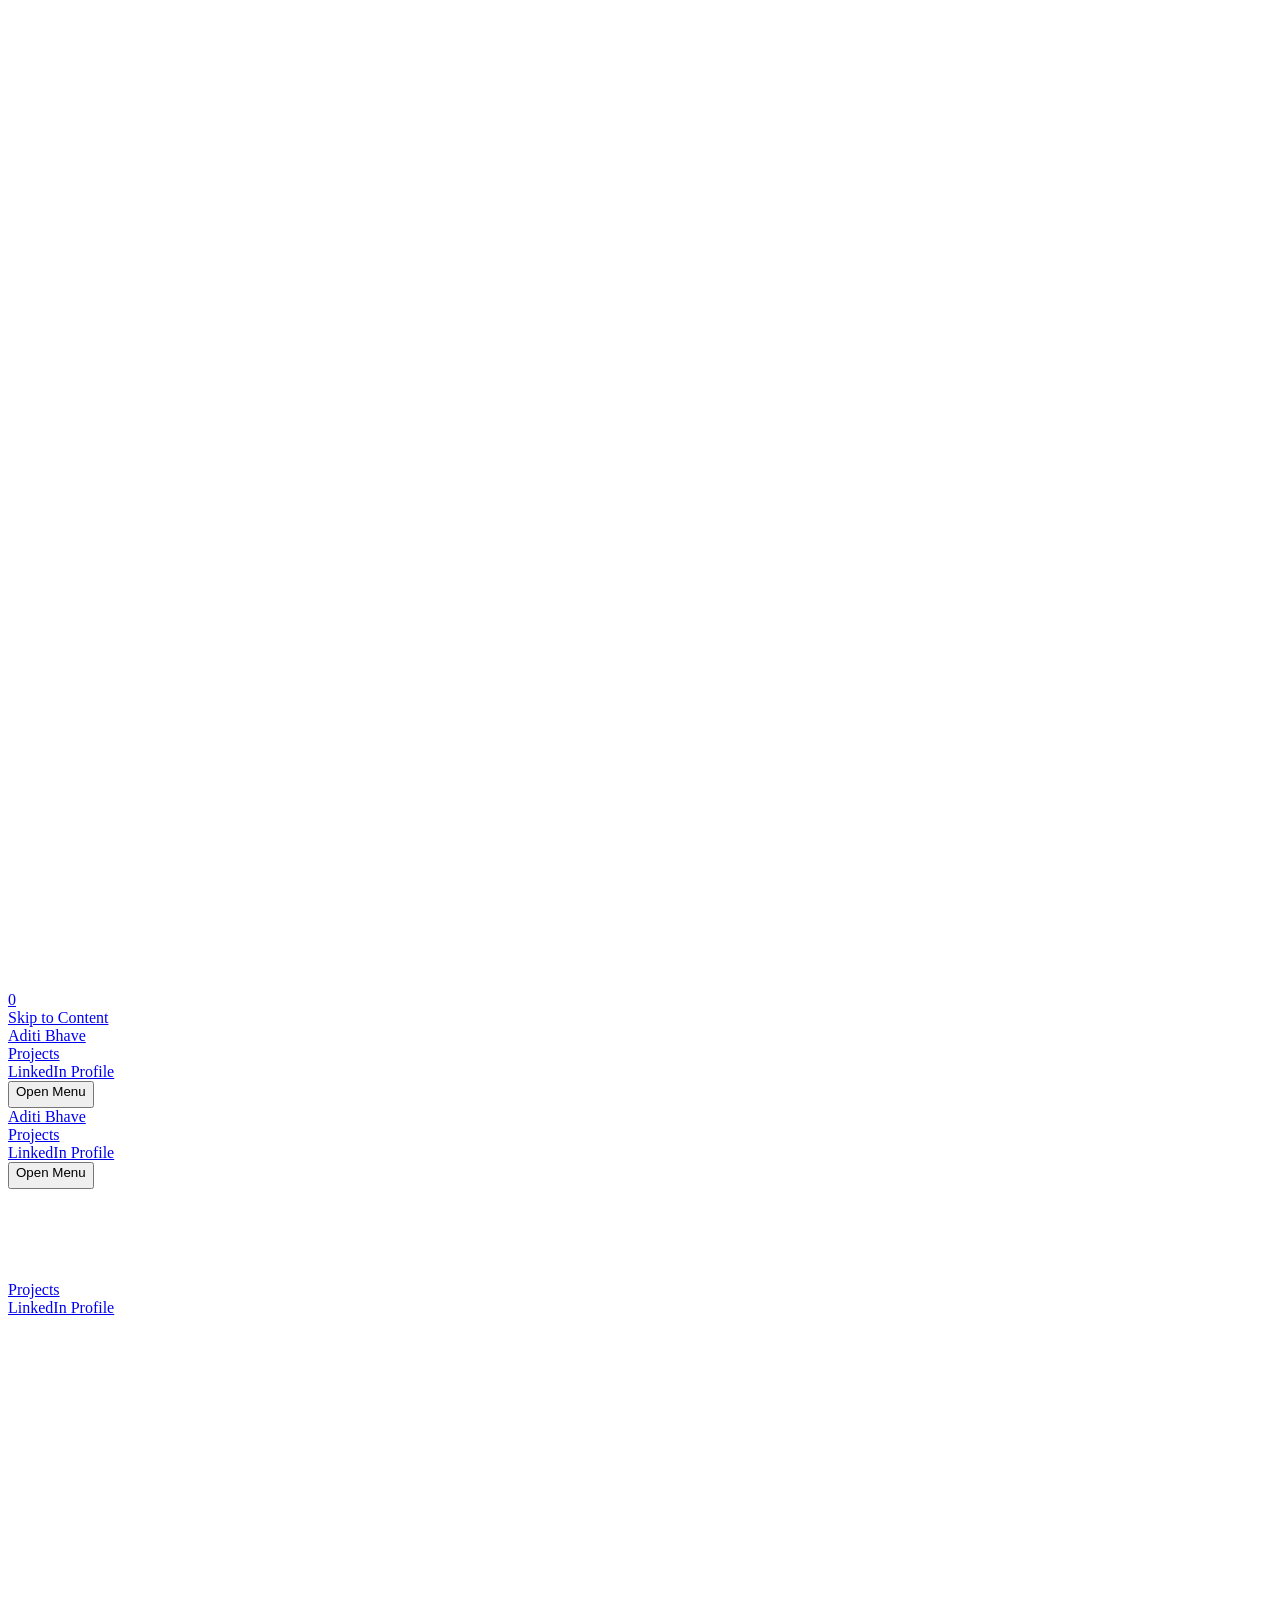
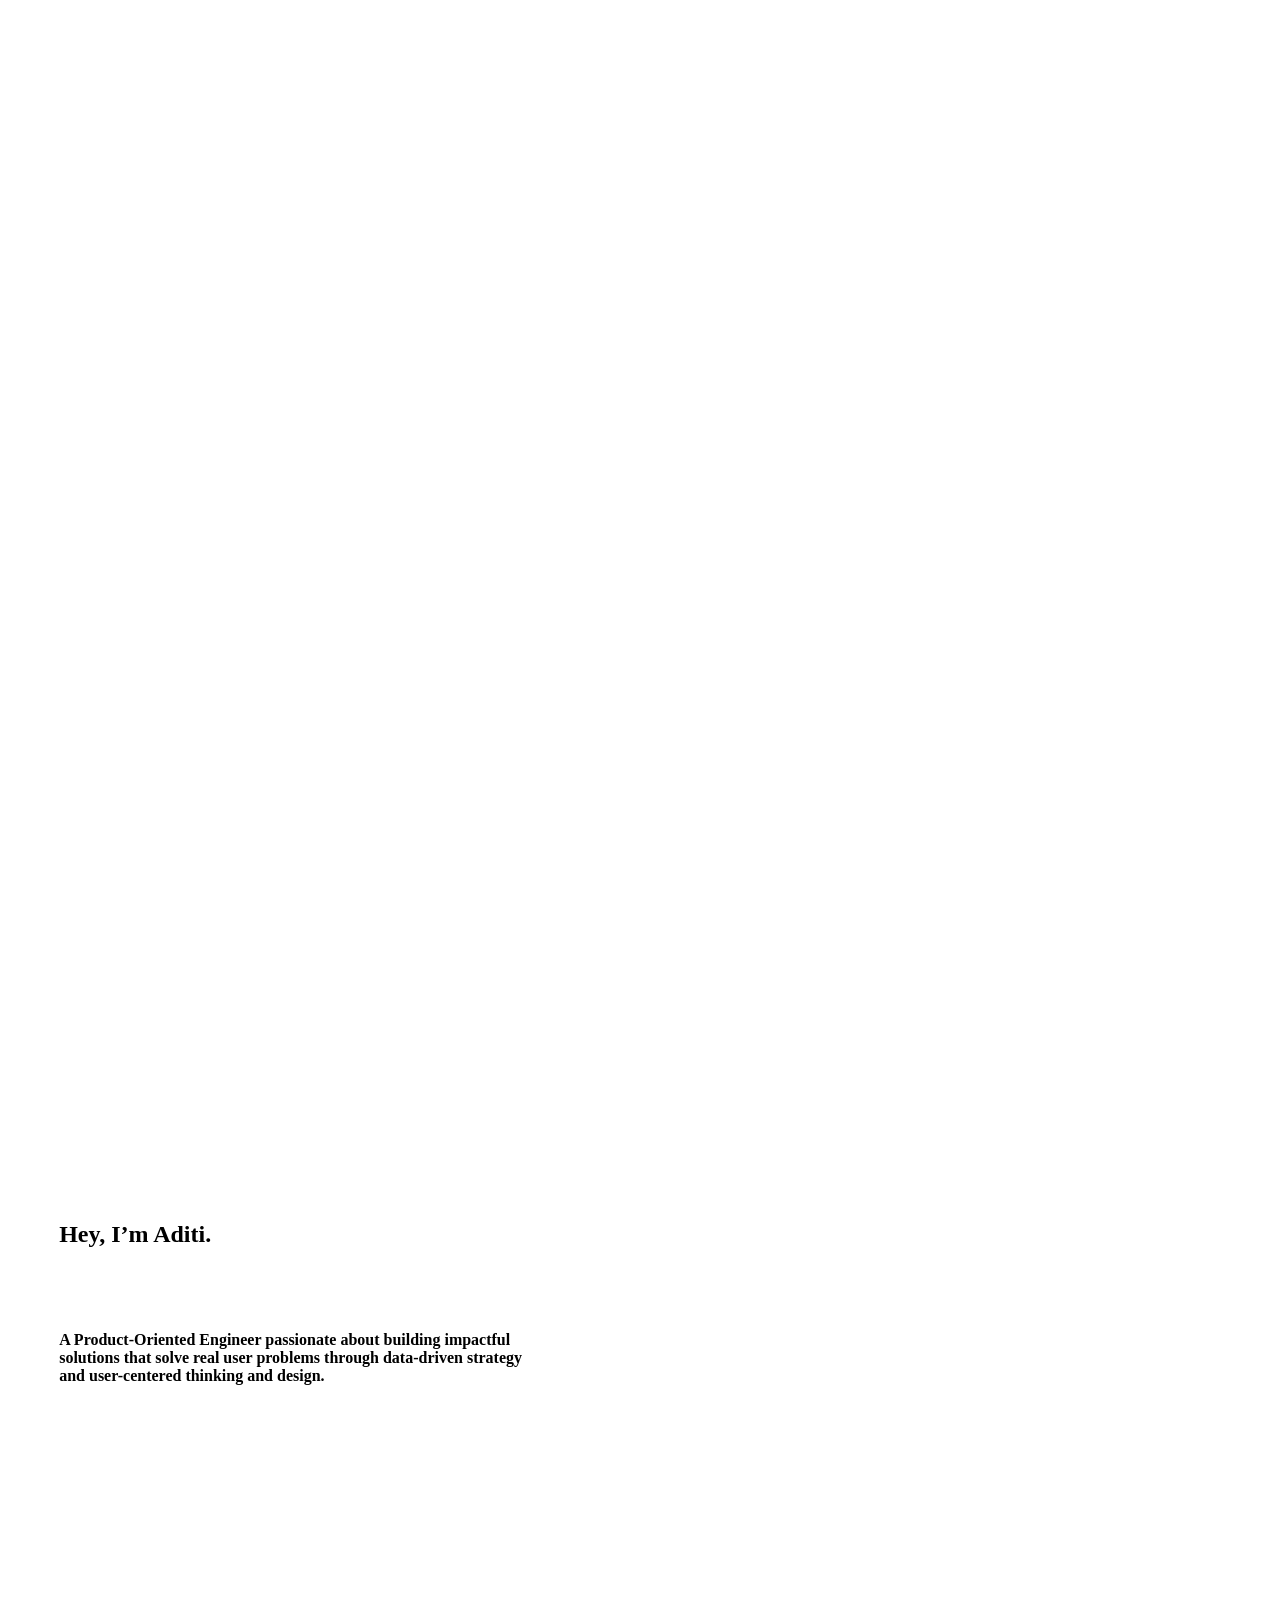
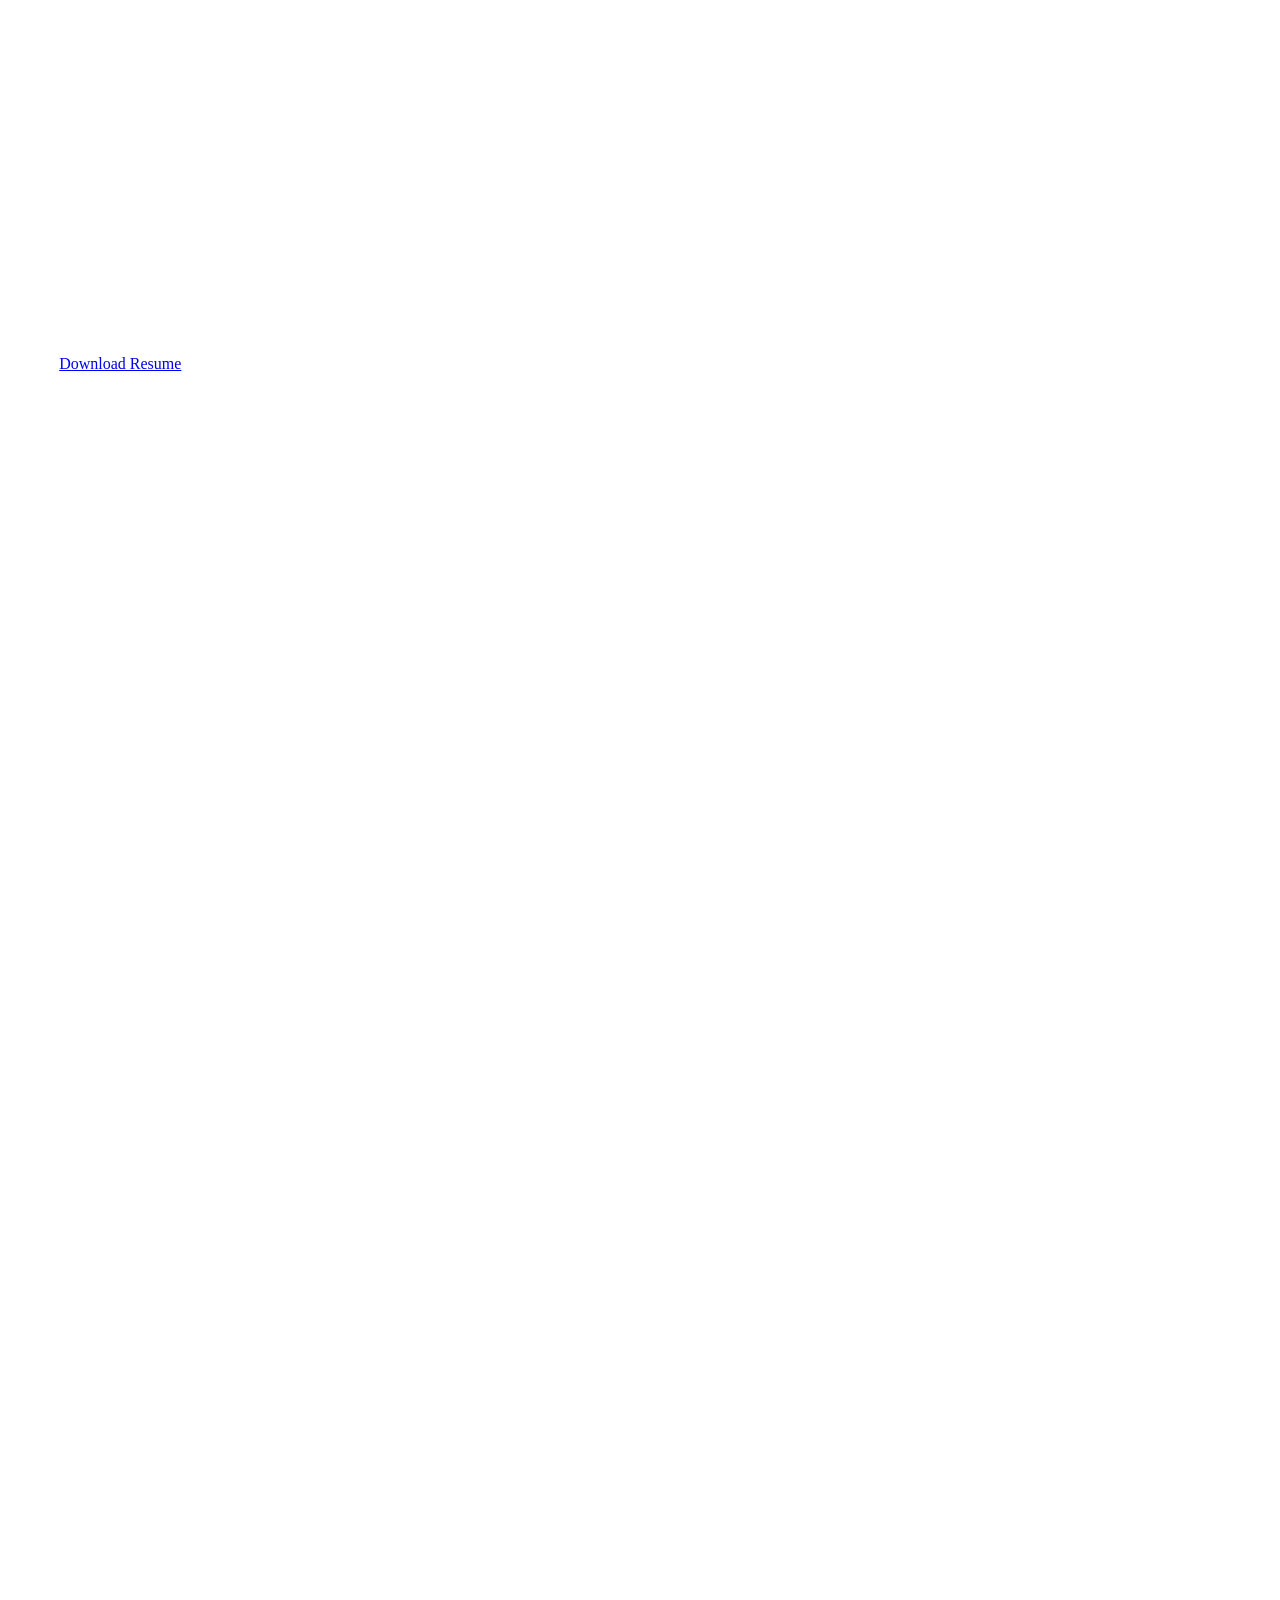
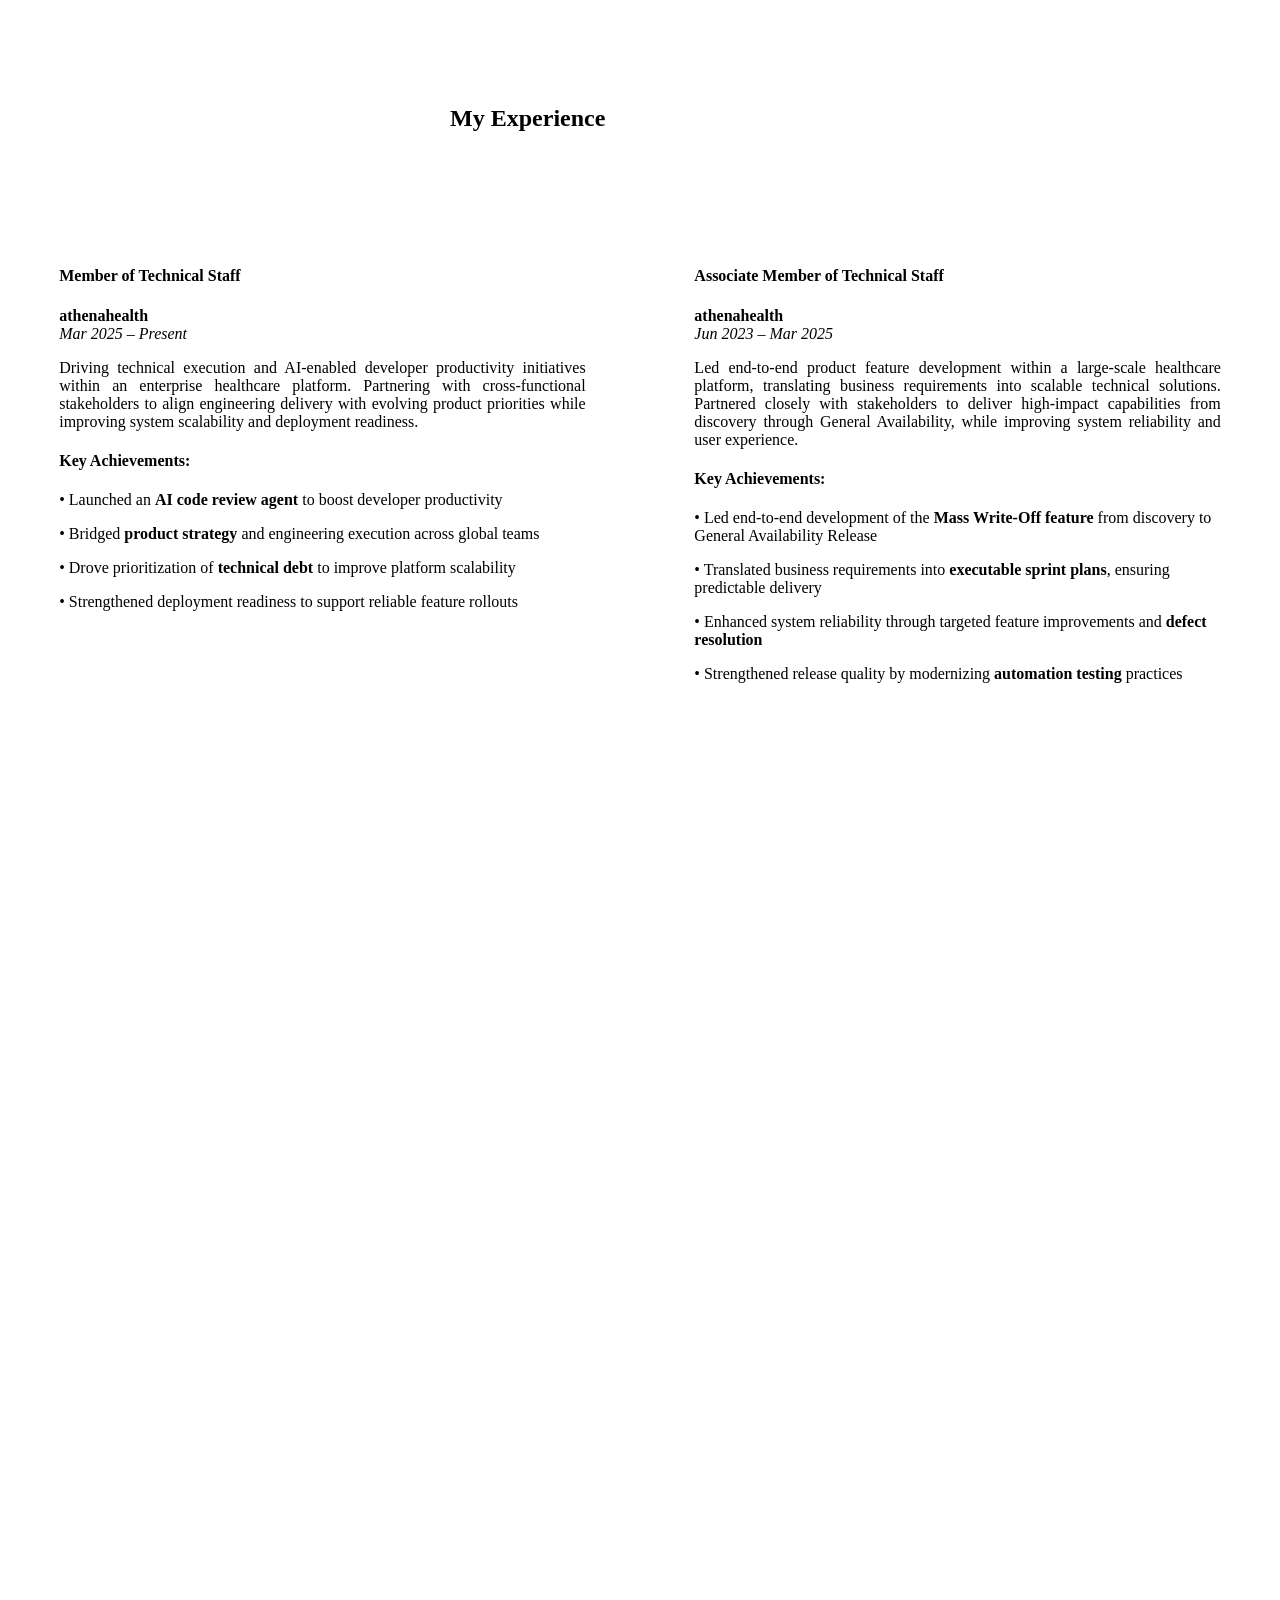
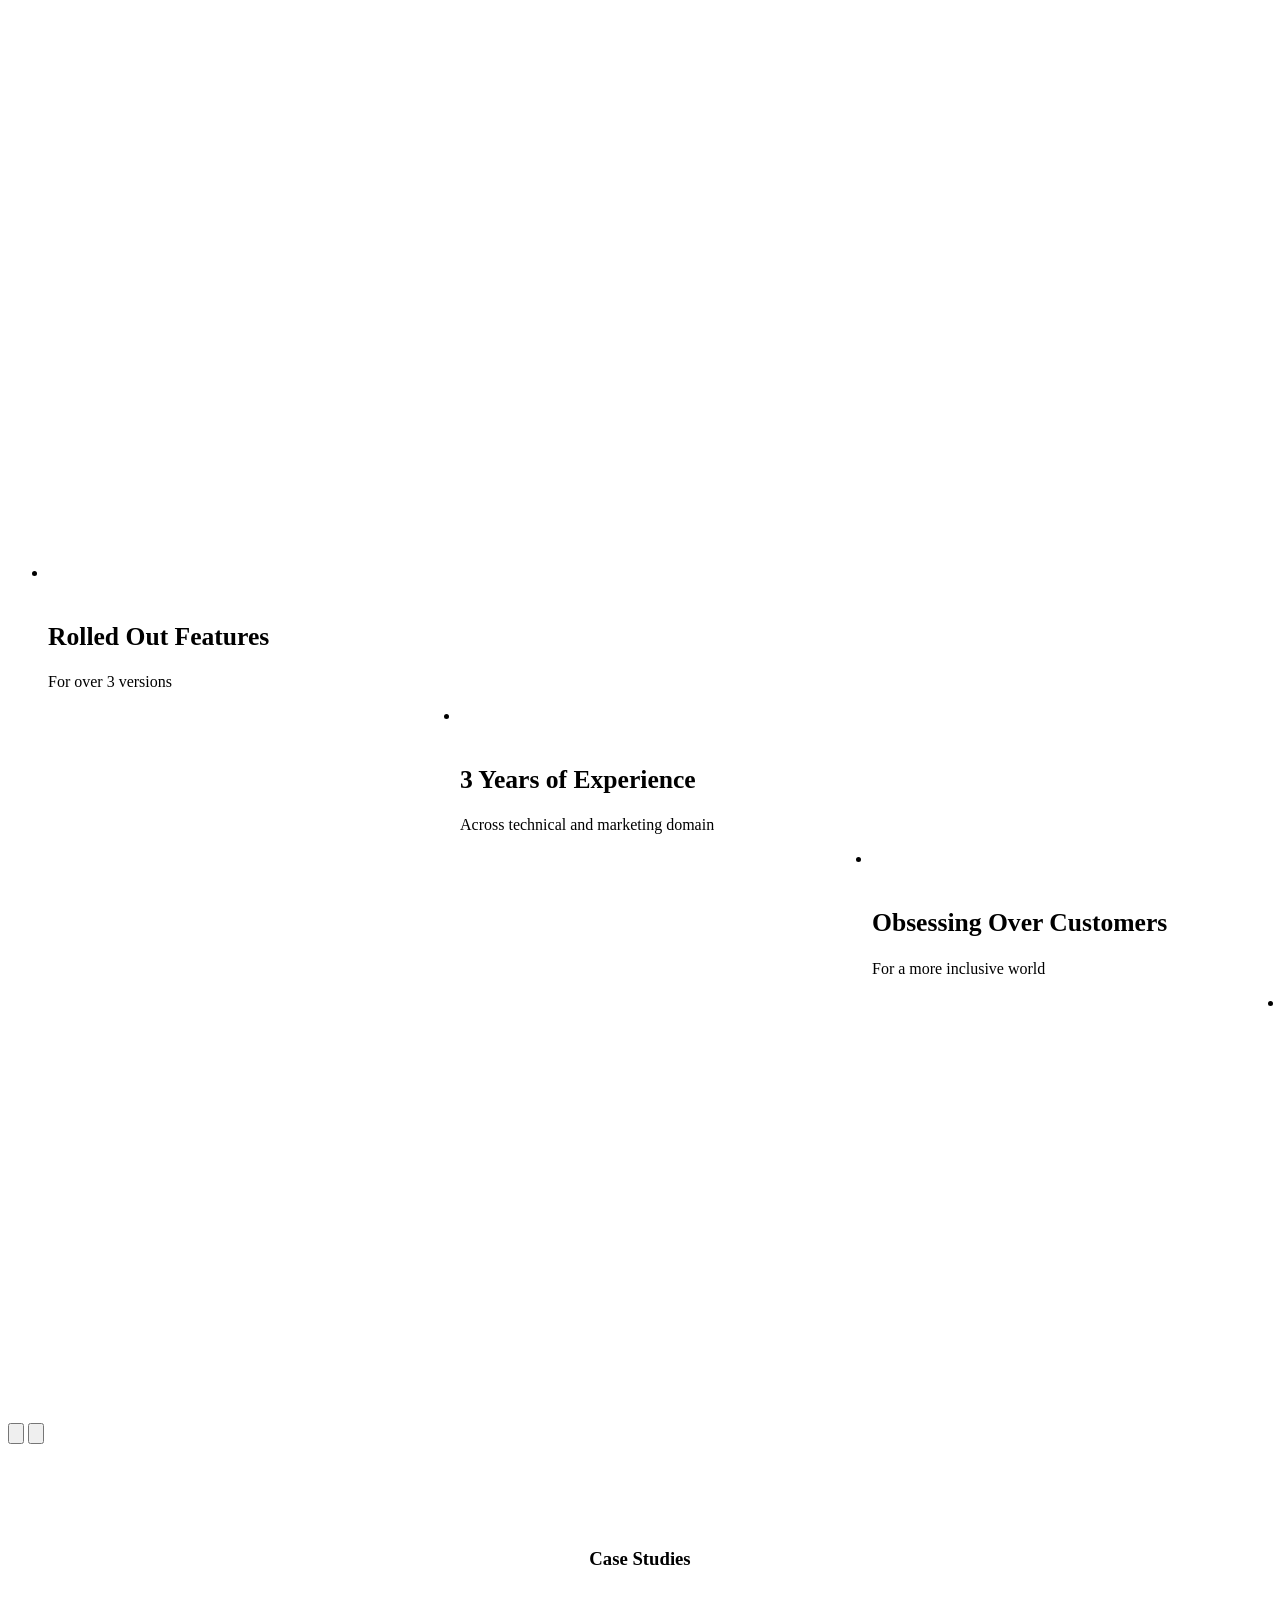
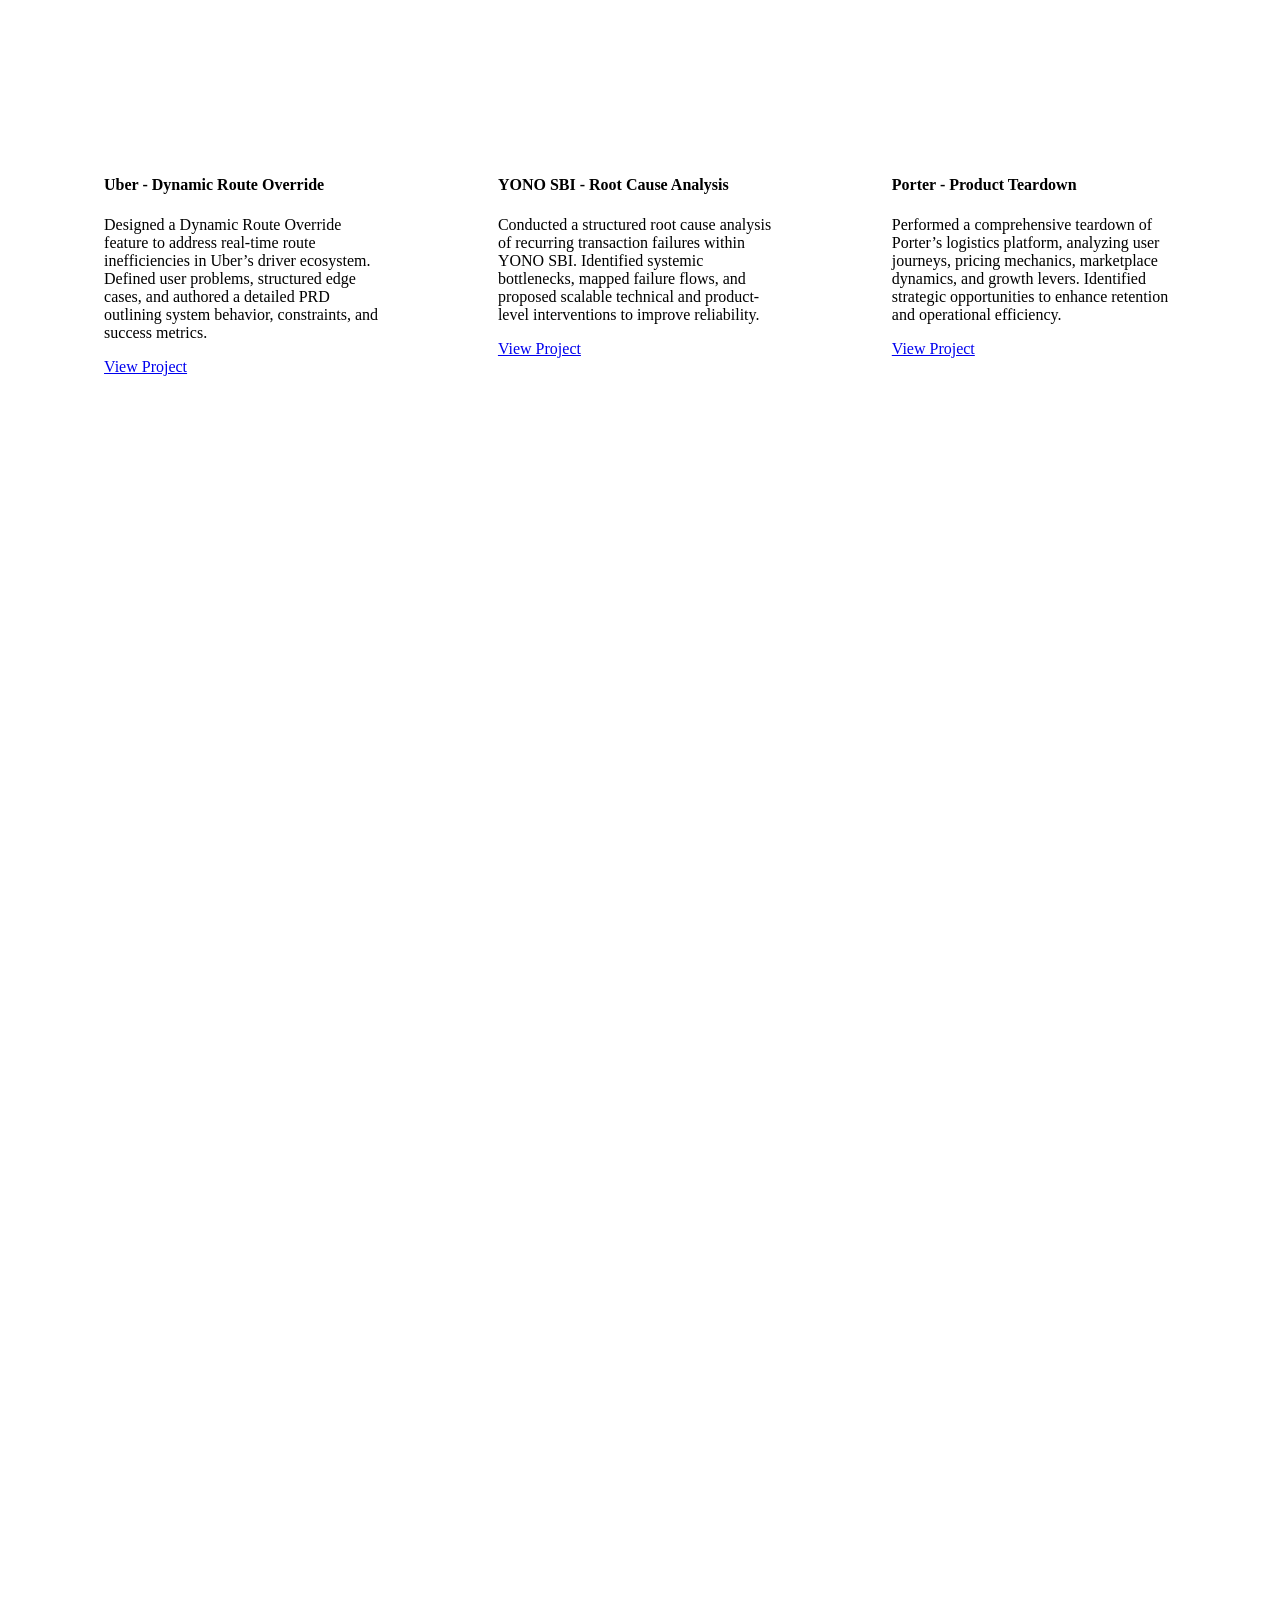
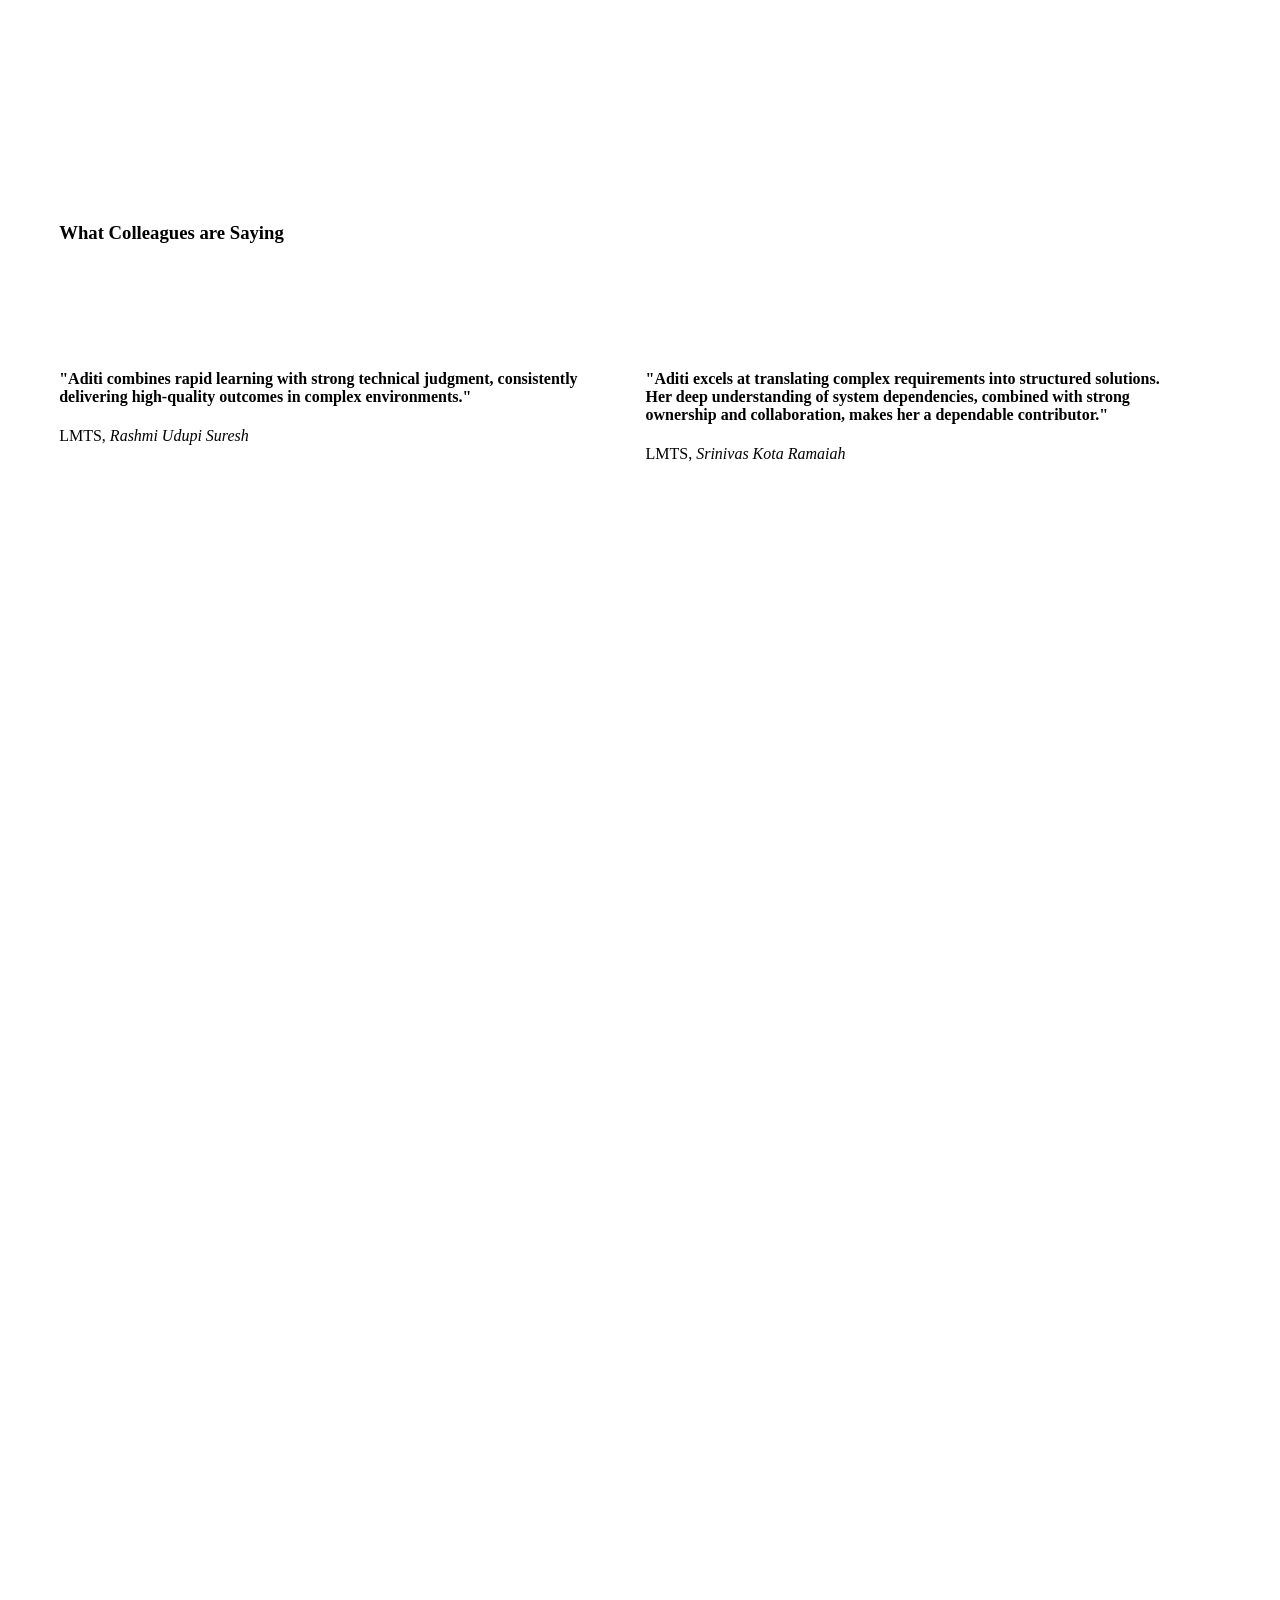
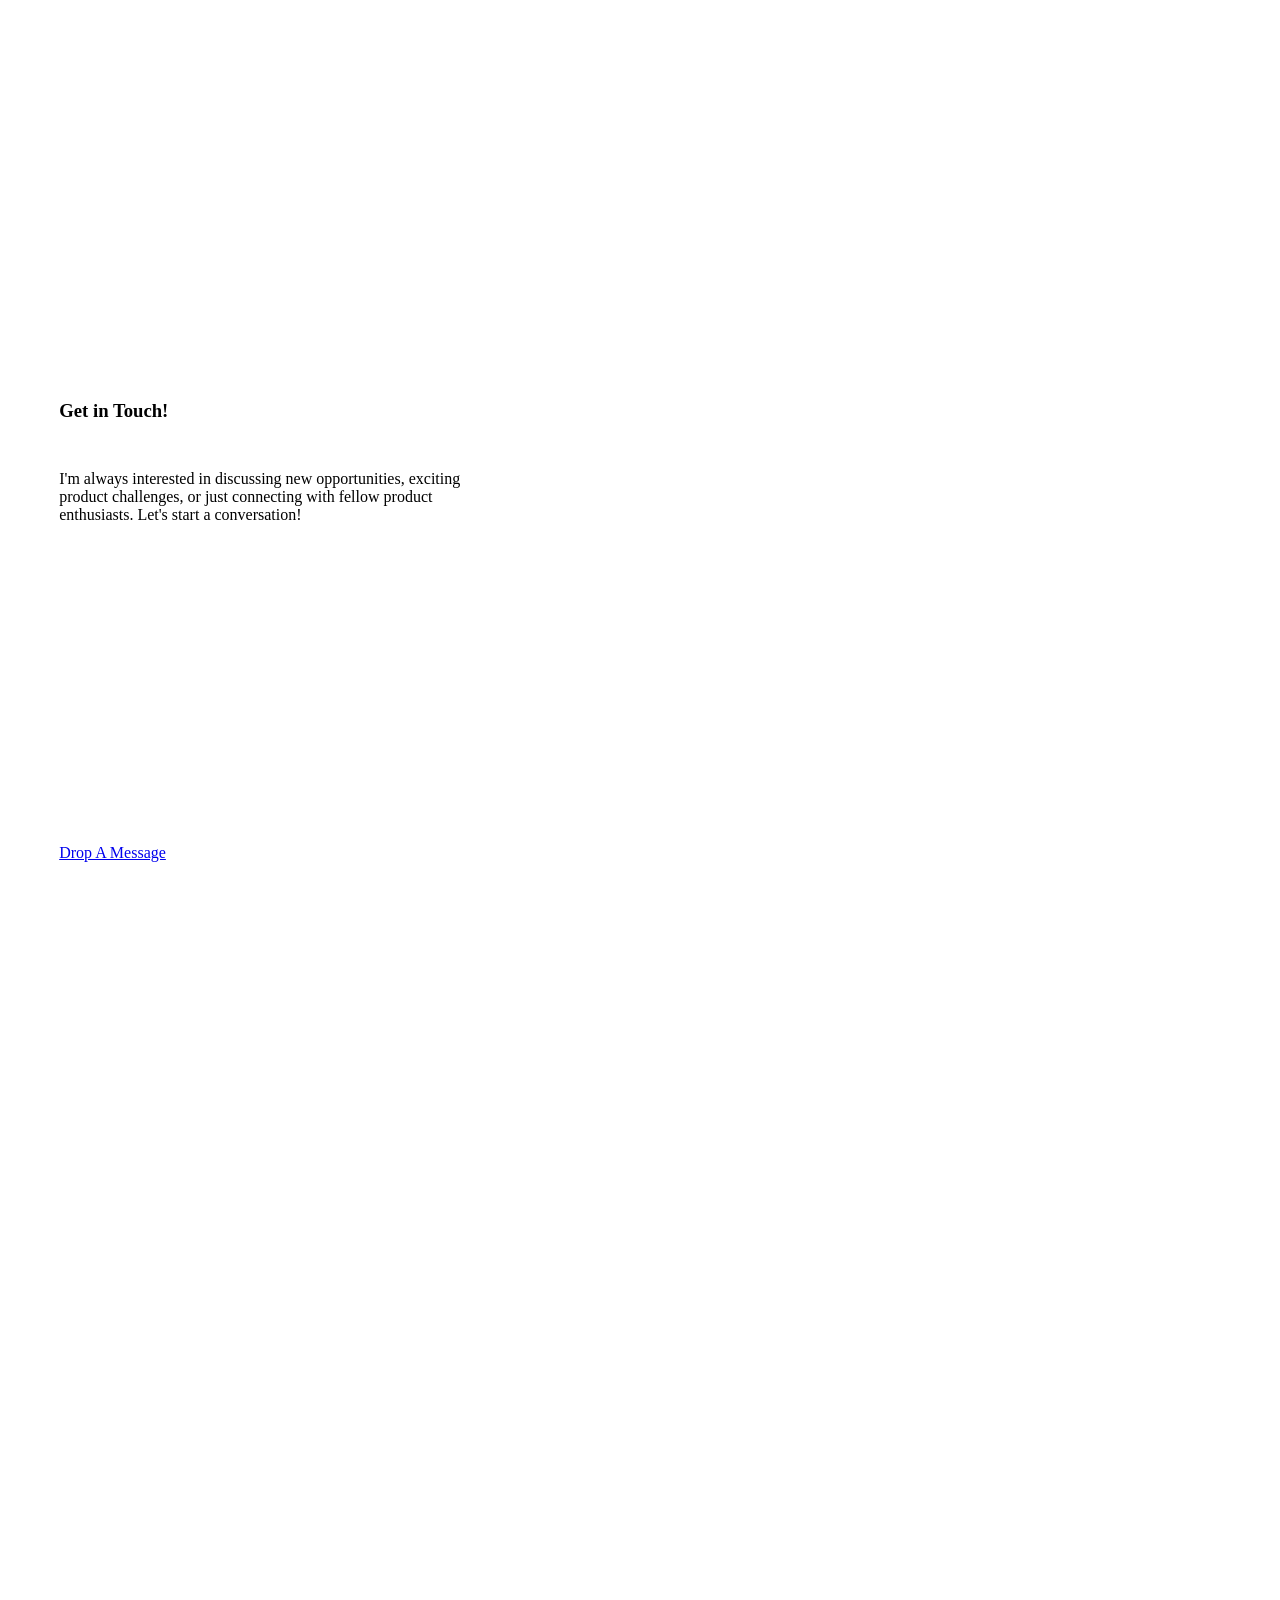
==== index.html @ fb4ef13d "Rename index.html.html to index.html" ====
<!DOCTYPE html>
<!-- saved from url=(0014)about:internet -->
<html xmlns:og="http://opengraphprotocol.org/schema/" xmlns:fb="http://www.facebook.com/2008/fbml" lang="en-US" class="yui3-js-enabled js flexbox canvas canvastext webgl no-touch hashchange history draganddrop rgba hsla multiplebgs backgroundsize borderimage borderradius boxshadow textshadow opacity cssanimations csscolumns cssgradients cssreflections csstransforms no-csstransforms3d csstransitions video audio svg inlinesvg svgclippaths wf-freightdisplaypro-n4-active wf-freightdisplaypro-i7-active wf-freightdisplaypro-n7-active wf-halyarddisplay-n3-active wf-freightdisplaypro-i4-active wf-active" id="yui_3_17_2_1_1771951700411_80" style="scroll-behavior: smooth;"><head><meta http-equiv="Content-Type" content="text/html; charset=UTF-8">
    <meta http-equiv="X-UA-Compatible" content="IE=edge,chrome=1">
    <meta name="viewport" content="width=device-width, initial-scale=1">
    <!-- This is Squarespace. --><!-- aditi-bhave-portfolio -->
<!--<base href="">--><base href=".">

<title>Aditi Bhave</title>
<meta http-equiv="Accept-CH" content="Sec-CH-UA-Platform-Version, Sec-CH-UA-Model"><link rel="icon" type="image/x-icon" href="https://assets.squarespace.com/universal/default-favicon.ico">
<link rel="canonical" href="https://aditi-bhave-portfolio.squarespace.com/">
<meta property="og:site_name" content="Aditi Bhave">
<meta property="og:title" content="Aditi Bhave">
<meta property="og:url" content="https://aditi-bhave-portfolio.squarespace.com">
<meta property="og:type" content="website">
<meta itemprop="name" content="Aditi Bhave">
<meta itemprop="url" content="https://aditi-bhave-portfolio.squarespace.com">
<meta name="twitter:title" content="Aditi Bhave">
<meta name="twitter:url" content="https://aditi-bhave-portfolio.squarespace.com">
<meta name="twitter:card" content="summary">
<meta name="description" content="">
<link rel="preconnect" href="https://images.squarespace-cdn.com/">
<link rel="preconnect" href="https://use.typekit.net/" crossorigin="">
<link rel="preconnect" href="https://p.typekit.net/" crossorigin="">
<script type="text/javascript" src="./Aditi Bhave_files/e4WIy0-Ze45R9emfKWLqCAAzDi9qQ8zG0VWlEQ7LWVIfeTMgfFHN4UJLFRbh52jhWDjo5AwkwQqDjDM3FebtFhZ8jQbkZQMkwUGMJyFcScmTZhyXOAsTSagCjWqlSY4zJ6NGjAUojW4qOAsTSagCjWq7f6KrqMIbMg6IJMJ7f6KvqMIbMg6YJMJ7f6KxqMIbMg6.download" async="" fetchpriority="high" onload="try{Typekit.load();}catch(e){} document.documentElement.classList.remove(&#39;wf-loading&#39;);"></script>
<script>document.documentElement.classList.add('wf-loading')</script>
<style>@keyframes fonts-loading { 0%, 99% { color: transparent; } } html.wf-loading * { animation: fonts-loading 3s; }</style>
<link rel="preconnect" href="https://fonts.gstatic.com/" crossorigin="">
<link rel="stylesheet" href="./Aditi Bhave_files/css2"><script type="text/javascript" crossorigin="anonymous" defer="true" nomodule="nomodule" src="./Aditi Bhave_files/legacy.js.download"></script>
<script type="text/javascript" crossorigin="anonymous" defer="true" src="./Aditi Bhave_files/modern.js.download"></script>
<style type="text/css">@font-face{font-family:freight-display-pro;src:url(https://use.typekit.net/af/c8c65e/000000000000000077359f9c/31/l?subset_id=2&fvd=n4&v=3) format("woff2"),url(https://use.typekit.net/af/c8c65e/000000000000000077359f9c/31/d?subset_id=2&fvd=n4&v=3) format("woff"),url(https://use.typekit.net/af/c8c65e/000000000000000077359f9c/31/a?subset_id=2&fvd=n4&v=3) format("opentype");font-weight:400;font-style:normal;font-stretch:normal;font-display:auto;}@font-face{font-family:freight-display-pro;src:url(https://use.typekit.net/af/fed74c/000000000000000077359f97/31/l?subset_id=2&fvd=n7&v=3) format("woff2"),url(https://use.typekit.net/af/fed74c/000000000000000077359f97/31/d?subset_id=2&fvd=n7&v=3) format("woff"),url(https://use.typekit.net/af/fed74c/000000000000000077359f97/31/a?subset_id=2&fvd=n7&v=3) format("opentype");font-weight:700;font-style:normal;font-stretch:normal;font-display:auto;}@font-face{font-family:freight-display-pro;src:url(https://use.typekit.net/af/648d9b/000000000000000077359f9f/31/l?subset_id=2&fvd=i4&v=3) format("woff2"),url(https://use.typekit.net/af/648d9b/000000000000000077359f9f/31/d?subset_id=2&fvd=i4&v=3) format("woff"),url(https://use.typekit.net/af/648d9b/000000000000000077359f9f/31/a?subset_id=2&fvd=i4&v=3) format("opentype");font-weight:400;font-style:italic;font-stretch:normal;font-display:auto;}@font-face{font-family:freight-display-pro;src:url(https://use.typekit.net/af/ccb756/000000000000000077359f9a/31/l?subset_id=2&fvd=i7&v=3) format("woff2"),url(https://use.typekit.net/af/ccb756/000000000000000077359f9a/31/d?subset_id=2&fvd=i7&v=3) format("woff"),url(https://use.typekit.net/af/ccb756/000000000000000077359f9a/31/a?subset_id=2&fvd=i7&v=3) format("opentype");font-weight:700;font-style:italic;font-stretch:normal;font-display:auto;}@font-face{font-family:halyard-display;src:url(https://use.typekit.net/af/11692e/0000000000000000775abe52/31/l?subset_id=2&fvd=n3&v=3) format("woff2"),url(https://use.typekit.net/af/11692e/0000000000000000775abe52/31/d?subset_id=2&fvd=n3&v=3) format("woff"),url(https://use.typekit.net/af/11692e/0000000000000000775abe52/31/a?subset_id=2&fvd=n3&v=3) format("opentype");font-weight:300;font-style:normal;font-stretch:normal;font-display:auto;}</style><script type="text/javascript">SQUARESPACE_ROLLUPS = {};</script>
<script>(function(rollups, name) { if (!rollups[name]) { rollups[name] = {}; } rollups[name].js = ["//assets.squarespace.com/universal/scripts-compressed/extract-css-runtime-0a5b77a8e8925059-min.en-US.js"]; })(SQUARESPACE_ROLLUPS, 'squarespace-extract_css_runtime');</script>
<script crossorigin="anonymous" src="./Aditi Bhave_files/extract-css-runtime-0a5b77a8e8925059-min.en-US.js.download" defer=""></script><script>(function(rollups, name) { if (!rollups[name]) { rollups[name] = {}; } rollups[name].js = ["//assets.squarespace.com/universal/scripts-compressed/extract-css-moment-js-vendor-6f2a1f6ec9a41489-min.en-US.js"]; })(SQUARESPACE_ROLLUPS, 'squarespace-extract_css_moment_js_vendor');</script>
<script crossorigin="anonymous" src="./Aditi Bhave_files/extract-css-moment-js-vendor-6f2a1f6ec9a41489-min.en-US.js.download" defer=""></script><script>(function(rollups, name) { if (!rollups[name]) { rollups[name] = {}; } rollups[name].js = ["//assets.squarespace.com/universal/scripts-compressed/cldr-resource-pack-7a2fb19c02b976ee-min.en-US.js"]; })(SQUARESPACE_ROLLUPS, 'squarespace-cldr_resource_pack');</script>
<script crossorigin="anonymous" src="./Aditi Bhave_files/cldr-resource-pack-7a2fb19c02b976ee-min.en-US.js.download" defer=""></script><script>(function(rollups, name) { if (!rollups[name]) { rollups[name] = {}; } rollups[name].js = ["//assets.squarespace.com/universal/scripts-compressed/common-vendors-stable-fbd854d40b0804b7-min.en-US.js"]; })(SQUARESPACE_ROLLUPS, 'squarespace-common_vendors_stable');</script>
<script crossorigin="anonymous" src="./Aditi Bhave_files/common-vendors-stable-fbd854d40b0804b7-min.en-US.js.download" defer=""></script><script>(function(rollups, name) { if (!rollups[name]) { rollups[name] = {}; } rollups[name].js = ["//assets.squarespace.com/universal/scripts-compressed/common-vendors-e53e61d033c6b73f-min.en-US.js"]; })(SQUARESPACE_ROLLUPS, 'squarespace-common_vendors');</script>
<script crossorigin="anonymous" src="./Aditi Bhave_files/common-vendors-e53e61d033c6b73f-min.en-US.js.download" defer=""></script><script>(function(rollups, name) { if (!rollups[name]) { rollups[name] = {}; } rollups[name].js = ["//assets.squarespace.com/universal/scripts-compressed/common-2556e22acda78bb3-min.en-US.js"]; })(SQUARESPACE_ROLLUPS, 'squarespace-common');</script>
<script crossorigin="anonymous" src="./Aditi Bhave_files/common-2556e22acda78bb3-min.en-US.js.download" defer=""></script><script>(function(rollups, name) { if (!rollups[name]) { rollups[name] = {}; } rollups[name].js = ["//assets.squarespace.com/universal/scripts-compressed/user-account-core-d7447d1742d8f0c9-min.en-US.js"]; })(SQUARESPACE_ROLLUPS, 'squarespace-user_account_core');</script>
<script crossorigin="anonymous" src="./Aditi Bhave_files/user-account-core-d7447d1742d8f0c9-min.en-US.js.download" defer=""></script><script>(function(rollups, name) { if (!rollups[name]) { rollups[name] = {}; } rollups[name].css = ["//assets.squarespace.com/universal/styles-compressed/user-account-core-deec763d109d5251-min.en-US.css"]; })(SQUARESPACE_ROLLUPS, 'squarespace-user_account_core');</script>
<link rel="stylesheet" type="text/css" href="./Aditi Bhave_files/user-account-core-deec763d109d5251-min.en-US.css"><script>(function(rollups, name) { if (!rollups[name]) { rollups[name] = {}; } rollups[name].js = ["//assets.squarespace.com/universal/scripts-compressed/performance-bc4a73425861a466-min.en-US.js"]; })(SQUARESPACE_ROLLUPS, 'squarespace-performance');</script>
<script crossorigin="anonymous" src="./Aditi Bhave_files/performance-bc4a73425861a466-min.en-US.js.download" defer=""></script><script data-name="static-context">Static = window.Static || {}; Static.SQUARESPACE_CONTEXT = {"betaFeatureFlags":["override_block_styles","contacts_and_campaigns_redesign","new_stacked_index","campaigns_discount_section_in_automations","campaigns_merch_state","campaigns_discount_section_in_blasts","form_block_first_last_name_required","supports_versioned_template_assets","scripts_defer","campaigns_new_image_layout_picker","marketing_landing_page","enable_modernized_pdp_m3_layout_data","nested_categories","campaigns_thumbnail_layout","marketing_automations","i18n_beta_website_locales","enable_form_submission_trigger","member_areas_feature","campaigns_import_discounts","modernized-pdp-m2-enabled"],"facebookAppId":"314192535267336","facebookApiVersion":"v6.0","rollups":{"squarespace-announcement-bar":{"js":"//assets.squarespace.com/universal/scripts-compressed/announcement-bar-911332d0fb30679e-min.en-US.js"},"squarespace-audio-player":{"css":"//assets.squarespace.com/universal/styles-compressed/audio-player-b05f5197a871c566-min.en-US.css","js":"//assets.squarespace.com/universal/scripts-compressed/audio-player-745b2ad09ad37103-min.en-US.js"},"squarespace-blog-collection-list":{"css":"//assets.squarespace.com/universal/styles-compressed/blog-collection-list-b4046463b72f34e2-min.en-US.css","js":"//assets.squarespace.com/universal/scripts-compressed/blog-collection-list-18e9163ae35c22a4-min.en-US.js"},"squarespace-calendar-block-renderer":{"css":"//assets.squarespace.com/universal/styles-compressed/calendar-block-renderer-b72d08ba4421f5a0-min.en-US.css","js":"//assets.squarespace.com/universal/scripts-compressed/calendar-block-renderer-265ee2a4dd602c2b-min.en-US.js"},"squarespace-chartjs-helpers":{"css":"//assets.squarespace.com/universal/styles-compressed/chartjs-helpers-96b256171ee039c1-min.en-US.css","js":"//assets.squarespace.com/universal/scripts-compressed/chartjs-helpers-e927fe6eaf52b604-min.en-US.js"},"squarespace-comments":{"css":"//assets.squarespace.com/universal/styles-compressed/comments-5a91f34c352e2846-min.en-US.css","js":"//assets.squarespace.com/universal/scripts-compressed/comments-8cadc58221652e56-min.en-US.js"},"squarespace-custom-css-popup":{"css":"//assets.squarespace.com/universal/styles-compressed/custom-css-popup-51f1ab3f5bca6459-min.en-US.css","js":"//assets.squarespace.com/universal/scripts-compressed/custom-css-popup-18c1c9c14c287e81-min.en-US.js"},"squarespace-dialog":{"css":"//assets.squarespace.com/universal/styles-compressed/dialog-d22eabeca108ce42-min.en-US.css","js":"//assets.squarespace.com/universal/scripts-compressed/dialog-5c7abbf926bfb9cf-min.en-US.js"},"squarespace-events-collection":{"css":"//assets.squarespace.com/universal/styles-compressed/events-collection-b72d08ba4421f5a0-min.en-US.css","js":"//assets.squarespace.com/universal/scripts-compressed/events-collection-2dfc5c4332670a15-min.en-US.js"},"squarespace-form-rendering-utils":{"js":"//assets.squarespace.com/universal/scripts-compressed/form-rendering-utils-5bec5276ac1339ea-min.en-US.js"},"squarespace-forms":{"css":"//assets.squarespace.com/universal/styles-compressed/forms-0afd3c6ac30bbab1-min.en-US.css","js":"//assets.squarespace.com/universal/scripts-compressed/forms-bd9811ce963f07a6-min.en-US.js"},"squarespace-gallery-collection-list":{"css":"//assets.squarespace.com/universal/styles-compressed/gallery-collection-list-b4046463b72f34e2-min.en-US.css","js":"//assets.squarespace.com/universal/scripts-compressed/gallery-collection-list-874fe32851fd5abe-min.en-US.js"},"squarespace-image-zoom":{"css":"//assets.squarespace.com/universal/styles-compressed/image-zoom-b4046463b72f34e2-min.en-US.css","js":"//assets.squarespace.com/universal/scripts-compressed/image-zoom-0d1428e5443fc856-min.en-US.js"},"squarespace-pinterest":{"css":"//assets.squarespace.com/universal/styles-compressed/pinterest-b4046463b72f34e2-min.en-US.css","js":"//assets.squarespace.com/universal/scripts-compressed/pinterest-2ad3ab8ddfd13da2-min.en-US.js"},"squarespace-popup-overlay":{"css":"//assets.squarespace.com/universal/styles-compressed/popup-overlay-b742b752f5880972-min.en-US.css","js":"//assets.squarespace.com/universal/scripts-compressed/popup-overlay-6e6604c947069e0d-min.en-US.js"},"squarespace-product-quick-view":{"css":"//assets.squarespace.com/universal/styles-compressed/product-quick-view-827da0be6d7ac516-min.en-US.css","js":"//assets.squarespace.com/universal/scripts-compressed/product-quick-view-aa603296038c269f-min.en-US.js"},"squarespace-products-collection-item-v2":{"css":"//assets.squarespace.com/universal/styles-compressed/products-collection-item-v2-b4046463b72f34e2-min.en-US.css","js":"//assets.squarespace.com/universal/scripts-compressed/products-collection-item-v2-c3c249b55311e080-min.en-US.js"},"squarespace-products-collection-list-v2":{"css":"//assets.squarespace.com/universal/styles-compressed/products-collection-list-v2-b4046463b72f34e2-min.en-US.css","js":"//assets.squarespace.com/universal/scripts-compressed/products-collection-list-v2-dfc4d8b1f2d48ea2-min.en-US.js"},"squarespace-search-page":{"css":"//assets.squarespace.com/universal/styles-compressed/search-page-90a67fc09b9b32c6-min.en-US.css","js":"//assets.squarespace.com/universal/scripts-compressed/search-page-5d7b55da0b4d1eb1-min.en-US.js"},"squarespace-search-preview":{"js":"//assets.squarespace.com/universal/scripts-compressed/search-preview-e66a05871f4a53ac-min.en-US.js"},"squarespace-simple-liking":{"css":"//assets.squarespace.com/universal/styles-compressed/simple-liking-701bf8bbc05ec6aa-min.en-US.css","js":"//assets.squarespace.com/universal/scripts-compressed/simple-liking-b606d72129b88f6b-min.en-US.js"},"squarespace-social-buttons":{"css":"//assets.squarespace.com/universal/styles-compressed/social-buttons-95032e5fa98e47a5-min.en-US.css","js":"//assets.squarespace.com/universal/scripts-compressed/social-buttons-df17d9fdea71d51f-min.en-US.js"},"squarespace-tourdates":{"css":"//assets.squarespace.com/universal/styles-compressed/tourdates-b4046463b72f34e2-min.en-US.css","js":"//assets.squarespace.com/universal/scripts-compressed/tourdates-16c2b788591b2520-min.en-US.js"},"squarespace-website-overlays-manager":{"css":"//assets.squarespace.com/universal/styles-compressed/website-overlays-manager-07ea5a4e004e6710-min.en-US.css","js":"//assets.squarespace.com/universal/scripts-compressed/website-overlays-manager-e4b24ccaa7c9e960-min.en-US.js"}},"pageType":2,"website":{"id":"699c2193c004d87fea42e023","identifier":"aditi-bhave-portfolio","websiteType":1,"contentModifiedOn":1771839891976,"cloneable":false,"hasBeenCloneable":false,"siteStatus":{},"language":"en-US","translationLocale":"en-US","formattingLocale":"en-US","timeZone":"America/New_York","machineTimeZoneOffset":-18000000,"timeZoneOffset":-18000000,"timeZoneAbbr":"EST","siteTitle":"Aditi Bhave","fullSiteTitle":"Aditi Bhave","siteDescription":"","location":{},"shareButtonOptions":{"3":true,"8":true,"2":true,"6":true,"7":true,"1":true,"4":true},"authenticUrl":"https://aditi-bhave-portfolio.squarespace.com","internalUrl":"https://aditi-bhave-portfolio.squarespace.com","baseUrl":"https://aditi-bhave-portfolio.squarespace.com","sslSetting":3,"isHstsEnabled":true,"typekitId":"","statsMigrated":false,"imageMetadataProcessingEnabled":false,"screenshotId":"7334657c5c8d448abd0437399b9b2e29d4b37ee2d566191b0a6ab8b95567e40a","captchaSettings":{"enabledForDonations":false},"showOwnerLogin":false},"websiteSettings":{"id":"699c2194c004d87fea42e025","websiteId":"699c2193c004d87fea42e023","subjects":[],"country":"US","state":"MA","simpleLikingEnabled":true,"mobileInfoBarSettings":{"isContactEmailEnabled":false,"isContactPhoneNumberEnabled":false,"isLocationEnabled":false,"isBusinessHoursEnabled":false},"announcementBarSettings":{},"commentLikesAllowed":true,"commentAnonAllowed":true,"commentThreaded":true,"commentApprovalRequired":false,"commentAvatarsOn":true,"commentSortType":2,"commentFlagThreshold":0,"commentFlagsAllowed":true,"commentEnableByDefault":true,"commentDisableAfterDaysDefault":0,"disqusShortname":"","commentsEnabled":false,"businessHours":{},"storeSettings":{"returnPolicy":null,"termsOfService":null,"privacyPolicy":null,"expressCheckout":false,"continueShoppingLinkUrl":"/","useLightCart":false,"showNoteField":false,"shippingCountryDefaultValue":"US","billToShippingDefaultValue":false,"showShippingPhoneNumber":true,"isShippingPhoneRequired":false,"showBillingPhoneNumber":true,"isBillingPhoneRequired":false,"currenciesSupported":["USD","CAD","GBP","AUD","EUR","CHF","NOK","SEK","DKK","NZD","SGD","MXN","HKD","CZK","ILS","MYR","RUB","PHP","PLN","THB","BRL","ARS","COP","IDR","INR","JPY","ZAR","KRW"],"defaultCurrency":"USD","selectedCurrency":"USD","measurementStandard":1,"showCustomCheckoutForm":false,"checkoutPageMarketingOptInEnabled":true,"enableMailingListOptInByDefault":false,"sameAsRetailLocation":false,"merchandisingSettings":{"scarcityEnabledOnProductItems":false,"scarcityEnabledOnProductBlocks":false,"scarcityMessageType":"DEFAULT_SCARCITY_MESSAGE","scarcityThreshold":10,"multipleQuantityAllowedForServices":true,"restockNotificationsEnabled":false,"restockNotificationsMailingListSignUpEnabled":false,"relatedProductsEnabled":false,"relatedProductsOrdering":"random","soldOutVariantsDropdownDisabled":false,"productComposerOptedIn":false,"productComposerABTestOptedOut":false,"productReviewsEnabled":false},"minimumOrderSubtotalEnabled":false,"minimumOrderSubtotal":{"currency":"USD","value":"0.00"},"addToCartConfirmationType":2,"isLive":false,"multipleQuantityAllowedForServices":true},"useEscapeKeyToLogin":false,"ssBadgeType":1,"ssBadgePosition":4,"ssBadgeVisibility":1,"ssBadgeDevices":1,"pinterestOverlayOptions":{"mode":"disabled"},"userAccountsSettings":{"loginAllowed":true,"signupAllowed":true}},"cookieSettings":{"isCookieBannerEnabled":false,"isRestrictiveCookiePolicyEnabled":false,"cookieBannerText":"","cookieBannerTheme":"","cookieBannerVariant":"","cookieBannerPosition":"","cookieBannerCtaVariant":"","cookieBannerCtaText":"","cookieBannerAcceptType":"OPT_IN","cookieBannerOptOutCtaText":"","cookieBannerHasOptOut":false,"cookieBannerHasManageCookies":true,"cookieBannerManageCookiesLabel":"","cookieBannerSavedPreferencesText":"","cookieBannerSavedPreferencesLayout":"PILL"},"websiteCloneable":false,"collection":{"title":"Home","id":"699c2195c004d87fea42e098","fullUrl":"/","type":10,"permissionType":1},"subscribed":false,"appDomain":"squarespace.com","templateTweakable":true,"tweakJSON":{"form-use-theme-colors":"true","header-logo-height":"20px","header-mobile-logo-max-height":"30px","header-vert-padding":"1.8vw","header-width":"Full","maxPageWidth":"2000px","mobile-header-vert-padding":"6vw","pagePadding":"5vw","tweak-blog-alternating-side-by-side-image-aspect-ratio":"1:1 Square","tweak-blog-alternating-side-by-side-image-spacing":"6%","tweak-blog-alternating-side-by-side-meta-spacing":"20px","tweak-blog-alternating-side-by-side-primary-meta":"Categories","tweak-blog-alternating-side-by-side-read-more-spacing":"20px","tweak-blog-alternating-side-by-side-secondary-meta":"Date","tweak-blog-basic-grid-columns":"2","tweak-blog-basic-grid-image-aspect-ratio":"3:2 Standard","tweak-blog-basic-grid-image-spacing":"30px","tweak-blog-basic-grid-meta-spacing":"17px","tweak-blog-basic-grid-primary-meta":"Categories","tweak-blog-basic-grid-read-more-spacing":"16px","tweak-blog-basic-grid-secondary-meta":"Date","tweak-blog-item-custom-width":"75","tweak-blog-item-show-author-profile":"false","tweak-blog-item-width":"Narrow","tweak-blog-masonry-columns":"2","tweak-blog-masonry-horizontal-spacing":"64px","tweak-blog-masonry-image-spacing":"20px","tweak-blog-masonry-meta-spacing":"10px","tweak-blog-masonry-primary-meta":"Categories","tweak-blog-masonry-read-more-spacing":"22px","tweak-blog-masonry-secondary-meta":"Date","tweak-blog-masonry-vertical-spacing":"231px","tweak-blog-side-by-side-image-aspect-ratio":"1:1 Square","tweak-blog-side-by-side-image-spacing":"6%","tweak-blog-side-by-side-meta-spacing":"20px","tweak-blog-side-by-side-primary-meta":"Categories","tweak-blog-side-by-side-read-more-spacing":"20px","tweak-blog-side-by-side-secondary-meta":"Date","tweak-blog-single-column-image-spacing":"50px","tweak-blog-single-column-meta-spacing":"30px","tweak-blog-single-column-primary-meta":"Categories","tweak-blog-single-column-read-more-spacing":"30px","tweak-blog-single-column-secondary-meta":"Date","tweak-events-stacked-show-thumbnails":"true","tweak-events-stacked-thumbnail-size":"1:1 Square","tweak-fixed-header":"false","tweak-fixed-header-style":"Basic","tweak-global-animations-animation-curve":"ease","tweak-global-animations-animation-delay":"0.6s","tweak-global-animations-animation-duration":"1.50s","tweak-global-animations-animation-style":"fade","tweak-global-animations-animation-type":"fade","tweak-global-animations-complexity-level":"detailed","tweak-global-animations-enabled":"true","tweak-portfolio-grid-basic-custom-height":"50","tweak-portfolio-grid-overlay-custom-height":"50","tweak-portfolio-hover-follow-acceleration":"10%","tweak-portfolio-hover-follow-animation-duration":"Fast","tweak-portfolio-hover-follow-animation-type":"Fade","tweak-portfolio-hover-follow-delimiter":"Bullet","tweak-portfolio-hover-follow-front":"false","tweak-portfolio-hover-follow-layout":"Inline","tweak-portfolio-hover-follow-size":"50","tweak-portfolio-hover-follow-text-spacing-x":"1.5","tweak-portfolio-hover-follow-text-spacing-y":"1.5","tweak-portfolio-hover-static-animation-duration":"Fast","tweak-portfolio-hover-static-animation-type":"Fade","tweak-portfolio-hover-static-delimiter":"Hyphen","tweak-portfolio-hover-static-front":"true","tweak-portfolio-hover-static-layout":"Inline","tweak-portfolio-hover-static-size":"50","tweak-portfolio-hover-static-text-spacing-x":"1.5","tweak-portfolio-hover-static-text-spacing-y":"1.5","tweak-portfolio-index-background-animation-duration":"Medium","tweak-portfolio-index-background-animation-type":"Fade","tweak-portfolio-index-background-custom-height":"50","tweak-portfolio-index-background-delimiter":"None","tweak-portfolio-index-background-height":"Large","tweak-portfolio-index-background-horizontal-alignment":"Center","tweak-portfolio-index-background-link-format":"Stacked","tweak-portfolio-index-background-persist":"false","tweak-portfolio-index-background-vertical-alignment":"Middle","tweak-portfolio-index-background-width":"Full","tweak-transparent-header":"false"},"templateId":"5c5a519771c10ba3470d8101","templateVersion":"7.1","pageFeatures":[1,2,4],"gmRenderKey":"QUl6YVN5Q0JUUk9xNkx1dkZfSUUxcjQ2LVQ0QWVUU1YtMGQ3bXk4","templateScriptsRootUrl":"https://static1.squarespace.com/static/vta/5c5a519771c10ba3470d8101/scripts/","impersonatedSession":false,"tzData":{"zones":[[-300,"US","E%sT",null]],"rules":{"US":[[1967,2006,null,"Oct","lastSun","2:00","0","S"],[1987,2006,null,"Apr","Sun>=1","2:00","1:00","D"],[2007,"max",null,"Mar","Sun>=8","2:00","1:00","D"],[2007,"max",null,"Nov","Sun>=1","2:00","0","S"]]}},"showAnnouncementBar":false,"recaptchaEnterpriseContext":{"recaptchaEnterpriseSiteKey":"6LdDFQwjAAAAAPigEvvPgEVbb7QBm-TkVJdDTlAv"},"i18nContext":{"timeZoneData":{"id":"America/New_York","name":"Eastern Time"}},"env":"PRODUCTION","visitorFormContext":{"formFieldFormats":{"initialPhoneFormat":{"id":0,"type":"PHONE_NUMBER","country":"US","labelLocale":"en-US","fields":[{"type":"SEPARATOR","label":"(","identifier":"LeftParen","length":0,"required":false,"metadata":{}},{"type":"FIELD","label":"1","identifier":"1","length":3,"required":false,"metadata":{}},{"type":"SEPARATOR","label":")","identifier":"RightParen","length":0,"required":false,"metadata":{}},{"type":"SEPARATOR","label":" ","identifier":"Space","length":0,"required":false,"metadata":{}},{"type":"FIELD","label":"2","identifier":"2","length":3,"required":false,"metadata":{}},{"type":"SEPARATOR","label":"-","identifier":"Dash","length":0,"required":false,"metadata":{}},{"type":"FIELD","label":"3","identifier":"3","length":14,"required":false,"metadata":{}}]},"initialNameOrder":"GIVEN_FIRST","initialAddressFormat":{"id":0,"type":"ADDRESS","country":"US","labelLocale":"en","fields":[{"type":"FIELD","label":"Address Line 1","identifier":"Line1","length":0,"required":true,"metadata":{"autocomplete":"address-line1"}},{"type":"SEPARATOR","label":"\n","identifier":"Newline","length":0,"required":false,"metadata":{}},{"type":"FIELD","label":"Address Line 2","identifier":"Line2","length":0,"required":false,"metadata":{"autocomplete":"address-line2"}},{"type":"SEPARATOR","label":"\n","identifier":"Newline","length":0,"required":false,"metadata":{}},{"type":"FIELD","label":"City","identifier":"City","length":0,"required":true,"metadata":{"autocomplete":"address-level2"}},{"type":"SEPARATOR","label":",","identifier":"Comma","length":0,"required":false,"metadata":{}},{"type":"SEPARATOR","label":" ","identifier":"Space","length":0,"required":false,"metadata":{}},{"type":"FIELD","label":"State","identifier":"State","length":0,"required":true,"metadata":{"autocomplete":"address-level1"}},{"type":"SEPARATOR","label":" ","identifier":"Space","length":0,"required":false,"metadata":{}},{"type":"FIELD","label":"ZIP Code","identifier":"Zip","length":0,"required":true,"metadata":{"autocomplete":"postal-code"}}]},"countries":[{"name":"Afghanistan","code":"AF","phoneCode":"+93"},{"name":"\u00C5land Islands","code":"AX","phoneCode":"+358"},{"name":"Albania","code":"AL","phoneCode":"+355"},{"name":"Algeria","code":"DZ","phoneCode":"+213"},{"name":"American Samoa","code":"AS","phoneCode":"+1"},{"name":"Andorra","code":"AD","phoneCode":"+376"},{"name":"Angola","code":"AO","phoneCode":"+244"},{"name":"Anguilla","code":"AI","phoneCode":"+1"},{"name":"Antigua & Barbuda","code":"AG","phoneCode":"+1"},{"name":"Argentina","code":"AR","phoneCode":"+54"},{"name":"Armenia","code":"AM","phoneCode":"+374"},{"name":"Aruba","code":"AW","phoneCode":"+297"},{"name":"Ascension Island","code":"AC","phoneCode":"+247"},{"name":"Australia","code":"AU","phoneCode":"+61"},{"name":"Austria","code":"AT","phoneCode":"+43"},{"name":"Azerbaijan","code":"AZ","phoneCode":"+994"},{"name":"Bahamas","code":"BS","phoneCode":"+1"},{"name":"Bahrain","code":"BH","phoneCode":"+973"},{"name":"Bangladesh","code":"BD","phoneCode":"+880"},{"name":"Barbados","code":"BB","phoneCode":"+1"},{"name":"Belarus","code":"BY","phoneCode":"+375"},{"name":"Belgium","code":"BE","phoneCode":"+32"},{"name":"Belize","code":"BZ","phoneCode":"+501"},{"name":"Benin","code":"BJ","phoneCode":"+229"},{"name":"Bermuda","code":"BM","phoneCode":"+1"},{"name":"Bhutan","code":"BT","phoneCode":"+975"},{"name":"Bolivia","code":"BO","phoneCode":"+591"},{"name":"Bosnia & Herzegovina","code":"BA","phoneCode":"+387"},{"name":"Botswana","code":"BW","phoneCode":"+267"},{"name":"Brazil","code":"BR","phoneCode":"+55"},{"name":"British Indian Ocean Territory","code":"IO","phoneCode":"+246"},{"name":"British Virgin Islands","code":"VG","phoneCode":"+1"},{"name":"Brunei","code":"BN","phoneCode":"+673"},{"name":"Bulgaria","code":"BG","phoneCode":"+359"},{"name":"Burkina Faso","code":"BF","phoneCode":"+226"},{"name":"Burundi","code":"BI","phoneCode":"+257"},{"name":"Cambodia","code":"KH","phoneCode":"+855"},{"name":"Cameroon","code":"CM","phoneCode":"+237"},{"name":"Canada","code":"CA","phoneCode":"+1"},{"name":"Cape Verde","code":"CV","phoneCode":"+238"},{"name":"Caribbean Netherlands","code":"BQ","phoneCode":"+599"},{"name":"Cayman Islands","code":"KY","phoneCode":"+1"},{"name":"Central African Republic","code":"CF","phoneCode":"+236"},{"name":"Chad","code":"TD","phoneCode":"+235"},{"name":"Chile","code":"CL","phoneCode":"+56"},{"name":"China","code":"CN","phoneCode":"+86"},{"name":"Christmas Island","code":"CX","phoneCode":"+61"},{"name":"Cocos (Keeling) Islands","code":"CC","phoneCode":"+61"},{"name":"Colombia","code":"CO","phoneCode":"+57"},{"name":"Comoros","code":"KM","phoneCode":"+269"},{"name":"Congo - Brazzaville","code":"CG","phoneCode":"+242"},{"name":"Congo - Kinshasa","code":"CD","phoneCode":"+243"},{"name":"Cook Islands","code":"CK","phoneCode":"+682"},{"name":"Costa Rica","code":"CR","phoneCode":"+506"},{"name":"C\u00F4te d\u2019Ivoire","code":"CI","phoneCode":"+225"},{"name":"Croatia","code":"HR","phoneCode":"+385"},{"name":"Cuba","code":"CU","phoneCode":"+53"},{"name":"Cura\u00E7ao","code":"CW","phoneCode":"+599"},{"name":"Cyprus","code":"CY","phoneCode":"+357"},{"name":"Czechia","code":"CZ","phoneCode":"+420"},{"name":"Denmark","code":"DK","phoneCode":"+45"},{"name":"Djibouti","code":"DJ","phoneCode":"+253"},{"name":"Dominica","code":"DM","phoneCode":"+1"},{"name":"Dominican Republic","code":"DO","phoneCode":"+1"},{"name":"Ecuador","code":"EC","phoneCode":"+593"},{"name":"Egypt","code":"EG","phoneCode":"+20"},{"name":"El Salvador","code":"SV","phoneCode":"+503"},{"name":"Equatorial Guinea","code":"GQ","phoneCode":"+240"},{"name":"Eritrea","code":"ER","phoneCode":"+291"},{"name":"Estonia","code":"EE","phoneCode":"+372"},{"name":"Eswatini","code":"SZ","phoneCode":"+268"},{"name":"Ethiopia","code":"ET","phoneCode":"+251"},{"name":"Falkland Islands","code":"FK","phoneCode":"+500"},{"name":"Faroe Islands","code":"FO","phoneCode":"+298"},{"name":"Fiji","code":"FJ","phoneCode":"+679"},{"name":"Finland","code":"FI","phoneCode":"+358"},{"name":"France","code":"FR","phoneCode":"+33"},{"name":"French Guiana","code":"GF","phoneCode":"+594"},{"name":"French Polynesia","code":"PF","phoneCode":"+689"},{"name":"Gabon","code":"GA","phoneCode":"+241"},{"name":"Gambia","code":"GM","phoneCode":"+220"},{"name":"Georgia","code":"GE","phoneCode":"+995"},{"name":"Germany","code":"DE","phoneCode":"+49"},{"name":"Ghana","code":"GH","phoneCode":"+233"},{"name":"Gibraltar","code":"GI","phoneCode":"+350"},{"name":"Greece","code":"GR","phoneCode":"+30"},{"name":"Greenland","code":"GL","phoneCode":"+299"},{"name":"Grenada","code":"GD","phoneCode":"+1"},{"name":"Guadeloupe","code":"GP","phoneCode":"+590"},{"name":"Guam","code":"GU","phoneCode":"+1"},{"name":"Guatemala","code":"GT","phoneCode":"+502"},{"name":"Guernsey","code":"GG","phoneCode":"+44"},{"name":"Guinea","code":"GN","phoneCode":"+224"},{"name":"Guinea-Bissau","code":"GW","phoneCode":"+245"},{"name":"Guyana","code":"GY","phoneCode":"+592"},{"name":"Haiti","code":"HT","phoneCode":"+509"},{"name":"Honduras","code":"HN","phoneCode":"+504"},{"name":"Hong Kong SAR China","code":"HK","phoneCode":"+852"},{"name":"Hungary","code":"HU","phoneCode":"+36"},{"name":"Iceland","code":"IS","phoneCode":"+354"},{"name":"India","code":"IN","phoneCode":"+91"},{"name":"Indonesia","code":"ID","phoneCode":"+62"},{"name":"Iran","code":"IR","phoneCode":"+98"},{"name":"Iraq","code":"IQ","phoneCode":"+964"},{"name":"Ireland","code":"IE","phoneCode":"+353"},{"name":"Isle of Man","code":"IM","phoneCode":"+44"},{"name":"Israel","code":"IL","phoneCode":"+972"},{"name":"Italy","code":"IT","phoneCode":"+39"},{"name":"Jamaica","code":"JM","phoneCode":"+1"},{"name":"Japan","code":"JP","phoneCode":"+81"},{"name":"Jersey","code":"JE","phoneCode":"+44"},{"name":"Jordan","code":"JO","phoneCode":"+962"},{"name":"Kazakhstan","code":"KZ","phoneCode":"+7"},{"name":"Kenya","code":"KE","phoneCode":"+254"},{"name":"Kiribati","code":"KI","phoneCode":"+686"},{"name":"Kosovo","code":"XK","phoneCode":"+383"},{"name":"Kuwait","code":"KW","phoneCode":"+965"},{"name":"Kyrgyzstan","code":"KG","phoneCode":"+996"},{"name":"Laos","code":"LA","phoneCode":"+856"},{"name":"Latvia","code":"LV","phoneCode":"+371"},{"name":"Lebanon","code":"LB","phoneCode":"+961"},{"name":"Lesotho","code":"LS","phoneCode":"+266"},{"name":"Liberia","code":"LR","phoneCode":"+231"},{"name":"Libya","code":"LY","phoneCode":"+218"},{"name":"Liechtenstein","code":"LI","phoneCode":"+423"},{"name":"Lithuania","code":"LT","phoneCode":"+370"},{"name":"Luxembourg","code":"LU","phoneCode":"+352"},{"name":"Macao SAR China","code":"MO","phoneCode":"+853"},{"name":"Madagascar","code":"MG","phoneCode":"+261"},{"name":"Malawi","code":"MW","phoneCode":"+265"},{"name":"Malaysia","code":"MY","phoneCode":"+60"},{"name":"Maldives","code":"MV","phoneCode":"+960"},{"name":"Mali","code":"ML","phoneCode":"+223"},{"name":"Malta","code":"MT","phoneCode":"+356"},{"name":"Marshall Islands","code":"MH","phoneCode":"+692"},{"name":"Martinique","code":"MQ","phoneCode":"+596"},{"name":"Mauritania","code":"MR","phoneCode":"+222"},{"name":"Mauritius","code":"MU","phoneCode":"+230"},{"name":"Mayotte","code":"YT","phoneCode":"+262"},{"name":"Mexico","code":"MX","phoneCode":"+52"},{"name":"Micronesia","code":"FM","phoneCode":"+691"},{"name":"Moldova","code":"MD","phoneCode":"+373"},{"name":"Monaco","code":"MC","phoneCode":"+377"},{"name":"Mongolia","code":"MN","phoneCode":"+976"},{"name":"Montenegro","code":"ME","phoneCode":"+382"},{"name":"Montserrat","code":"MS","phoneCode":"+1"},{"name":"Morocco","code":"MA","phoneCode":"+212"},{"name":"Mozambique","code":"MZ","phoneCode":"+258"},{"name":"Myanmar (Burma)","code":"MM","phoneCode":"+95"},{"name":"Namibia","code":"NA","phoneCode":"+264"},{"name":"Nauru","code":"NR","phoneCode":"+674"},{"name":"Nepal","code":"NP","phoneCode":"+977"},{"name":"Netherlands","code":"NL","phoneCode":"+31"},{"name":"New Caledonia","code":"NC","phoneCode":"+687"},{"name":"New Zealand","code":"NZ","phoneCode":"+64"},{"name":"Nicaragua","code":"NI","phoneCode":"+505"},{"name":"Niger","code":"NE","phoneCode":"+227"},{"name":"Nigeria","code":"NG","phoneCode":"+234"},{"name":"Niue","code":"NU","phoneCode":"+683"},{"name":"Norfolk Island","code":"NF","phoneCode":"+672"},{"name":"Northern Mariana Islands","code":"MP","phoneCode":"+1"},{"name":"North Korea","code":"KP","phoneCode":"+850"},{"name":"North Macedonia","code":"MK","phoneCode":"+389"},{"name":"Norway","code":"NO","phoneCode":"+47"},{"name":"Oman","code":"OM","phoneCode":"+968"},{"name":"Pakistan","code":"PK","phoneCode":"+92"},{"name":"Palau","code":"PW","phoneCode":"+680"},{"name":"Palestinian Territories","code":"PS","phoneCode":"+970"},{"name":"Panama","code":"PA","phoneCode":"+507"},{"name":"Papua New Guinea","code":"PG","phoneCode":"+675"},{"name":"Paraguay","code":"PY","phoneCode":"+595"},{"name":"Peru","code":"PE","phoneCode":"+51"},{"name":"Philippines","code":"PH","phoneCode":"+63"},{"name":"Poland","code":"PL","phoneCode":"+48"},{"name":"Portugal","code":"PT","phoneCode":"+351"},{"name":"Puerto Rico","code":"PR","phoneCode":"+1"},{"name":"Qatar","code":"QA","phoneCode":"+974"},{"name":"R\u00E9union","code":"RE","phoneCode":"+262"},{"name":"Romania","code":"RO","phoneCode":"+40"},{"name":"Russia","code":"RU","phoneCode":"+7"},{"name":"Rwanda","code":"RW","phoneCode":"+250"},{"name":"Samoa","code":"WS","phoneCode":"+685"},{"name":"San Marino","code":"SM","phoneCode":"+378"},{"name":"S\u00E3o Tom\u00E9 & Pr\u00EDncipe","code":"ST","phoneCode":"+239"},{"name":"Saudi Arabia","code":"SA","phoneCode":"+966"},{"name":"Senegal","code":"SN","phoneCode":"+221"},{"name":"Serbia","code":"RS","phoneCode":"+381"},{"name":"Seychelles","code":"SC","phoneCode":"+248"},{"name":"Sierra Leone","code":"SL","phoneCode":"+232"},{"name":"Singapore","code":"SG","phoneCode":"+65"},{"name":"Sint Maarten","code":"SX","phoneCode":"+1"},{"name":"Slovakia","code":"SK","phoneCode":"+421"},{"name":"Slovenia","code":"SI","phoneCode":"+386"},{"name":"Solomon Islands","code":"SB","phoneCode":"+677"},{"name":"Somalia","code":"SO","phoneCode":"+252"},{"name":"South Africa","code":"ZA","phoneCode":"+27"},{"name":"South Korea","code":"KR","phoneCode":"+82"},{"name":"South Sudan","code":"SS","phoneCode":"+211"},{"name":"Spain","code":"ES","phoneCode":"+34"},{"name":"Sri Lanka","code":"LK","phoneCode":"+94"},{"name":"St. Barth\u00E9lemy","code":"BL","phoneCode":"+590"},{"name":"St. Helena","code":"SH","phoneCode":"+290"},{"name":"St. Kitts & Nevis","code":"KN","phoneCode":"+1"},{"name":"St. Lucia","code":"LC","phoneCode":"+1"},{"name":"St. Martin","code":"MF","phoneCode":"+590"},{"name":"St. Pierre & Miquelon","code":"PM","phoneCode":"+508"},{"name":"St. Vincent & Grenadines","code":"VC","phoneCode":"+1"},{"name":"Sudan","code":"SD","phoneCode":"+249"},{"name":"Suriname","code":"SR","phoneCode":"+597"},{"name":"Svalbard & Jan Mayen","code":"SJ","phoneCode":"+47"},{"name":"Sweden","code":"SE","phoneCode":"+46"},{"name":"Switzerland","code":"CH","phoneCode":"+41"},{"name":"Syria","code":"SY","phoneCode":"+963"},{"name":"Taiwan","code":"TW","phoneCode":"+886"},{"name":"Tajikistan","code":"TJ","phoneCode":"+992"},{"name":"Tanzania","code":"TZ","phoneCode":"+255"},{"name":"Thailand","code":"TH","phoneCode":"+66"},{"name":"Timor-Leste","code":"TL","phoneCode":"+670"},{"name":"Togo","code":"TG","phoneCode":"+228"},{"name":"Tokelau","code":"TK","phoneCode":"+690"},{"name":"Tonga","code":"TO","phoneCode":"+676"},{"name":"Trinidad & Tobago","code":"TT","phoneCode":"+1"},{"name":"Tristan da Cunha","code":"TA","phoneCode":"+290"},{"name":"Tunisia","code":"TN","phoneCode":"+216"},{"name":"T\u00FCrkiye","code":"TR","phoneCode":"+90"},{"name":"Turkmenistan","code":"TM","phoneCode":"+993"},{"name":"Turks & Caicos Islands","code":"TC","phoneCode":"+1"},{"name":"Tuvalu","code":"TV","phoneCode":"+688"},{"name":"U.S. Virgin Islands","code":"VI","phoneCode":"+1"},{"name":"Uganda","code":"UG","phoneCode":"+256"},{"name":"Ukraine","code":"UA","phoneCode":"+380"},{"name":"United Arab Emirates","code":"AE","phoneCode":"+971"},{"name":"United Kingdom","code":"GB","phoneCode":"+44"},{"name":"United States","code":"US","phoneCode":"+1"},{"name":"Uruguay","code":"UY","phoneCode":"+598"},{"name":"Uzbekistan","code":"UZ","phoneCode":"+998"},{"name":"Vanuatu","code":"VU","phoneCode":"+678"},{"name":"Vatican City","code":"VA","phoneCode":"+39"},{"name":"Venezuela","code":"VE","phoneCode":"+58"},{"name":"Vietnam","code":"VN","phoneCode":"+84"},{"name":"Wallis & Futuna","code":"WF","phoneCode":"+681"},{"name":"Western Sahara","code":"EH","phoneCode":"+212"},{"name":"Yemen","code":"YE","phoneCode":"+967"},{"name":"Zambia","code":"ZM","phoneCode":"+260"},{"name":"Zimbabwe","code":"ZW","phoneCode":"+263"}]},"localizedStrings":{"validation":{"noValidSelection":"A valid selection must be made.","invalidUrl":"Must be a valid URL.","stringTooLong":"Value should have a length no longer than {0}.","containsInvalidKey":"{0} contains an invalid key.","invalidTwitterUsername":"Must be a valid Twitter username.","valueOutsideRange":"Value must be in the range {0} to {1}.","invalidPassword":"Passwords should not contain whitespace.","missingRequiredSubfields":"{0} is missing required subfields: {1}","invalidCurrency":"Currency value should be formatted like 1234 or 123.99.","invalidMapSize":"Value should contain exactly {0} elements.","subfieldsRequired":"All fields in {0} are required.","formSubmissionFailed":"Form submission failed. Review the following information: {0}.","invalidCountryCode":"Country code should have an optional plus and up to 4 digits.","invalidDate":"This is not a real date.","required":"{0} is required.","invalidStringLength":"Value should be {0} characters long.","invalidEmail":"Email addresses should follow the format user@domain.com.","invalidListLength":"Value should be {0} elements long.","allEmpty":"Please fill out at least one form field.","missingRequiredQuestion":"Missing a required question.","invalidQuestion":"Contained an invalid question.","captchaFailure":"Captcha validation failed. Please try again.","stringTooShort":"Value should have a length of at least {0}.","invalid":"{0} is not valid.","formErrors":"Form Errors","containsInvalidValue":"{0} contains an invalid value.","invalidUnsignedNumber":"Numbers must contain only digits and no other characters.","invalidName":"Valid names contain only letters, numbers, spaces, ', or - characters."},"submit":"Submit","status":{"title":"{@} Block","learnMore":"Learn more"},"name":{"firstName":"First Name","lastName":"Last Name"},"lightbox":{"openForm":"Open Form"},"likert":{"agree":"Agree","stronglyDisagree":"Strongly Disagree","disagree":"Disagree","stronglyAgree":"Strongly Agree","neutral":"Neutral"},"time":{"am":"AM","second":"Second","pm":"PM","minute":"Minute","amPm":"AM/PM","hour":"Hour"},"notFound":"Form not found.","date":{"yyyy":"YYYY","year":"Year","mm":"MM","day":"Day","month":"Month","dd":"DD"},"phone":{"country":"Country","number":"Number","prefix":"Prefix","areaCode":"Area Code","line":"Line"},"submitError":"Unable to submit form. Please try again later.","address":{"stateProvince":"State/Province","country":"Country","zipPostalCode":"Zip/Postal Code","address2":"Address 2","address1":"Address 1","city":"City"},"email":{"signUp":"Sign up for news and updates"},"cannotSubmitDemoForm":"This is a demo form and cannot be submitted.","required":"(required)","invalidData":"Invalid form data."}}};</script><link rel="stylesheet" type="text/css" href="./Aditi Bhave_files/website.components.button.styles.css"><link rel="stylesheet" type="text/css" href="./Aditi Bhave_files/website.components.imageFluid.styles.css"><script defer="" src="./Aditi Bhave_files/image-effect-liquid.js.download"></script><script defer="" src="./Aditi Bhave_files/image-effect-film-grain.js.download"></script><script defer="" src="./Aditi Bhave_files/trigger-animation-runtime.js.download"></script><script defer="" src="./Aditi Bhave_files/image-effect-parallax.js.download"></script><script defer="" src="./Aditi Bhave_files/website.components.imageFluid.shared.constants.js.download"></script><script defer="" src="./Aditi Bhave_files/8018.js.download"></script><script defer="" src="./Aditi Bhave_files/website.components.button.visitor.js.download"></script><script defer="" src="./Aditi Bhave_files/9882.js.download"></script><script defer="" src="./Aditi Bhave_files/website.components.imageFluid.visitor.js.download"></script><script defer="" src="./Aditi Bhave_files/748.js.download"></script><script defer="" src="./Aditi Bhave_files/image-effect-refracted-circles.js.download"></script><script defer="" src="./Aditi Bhave_files/block-animation-preview-manager.js.download"></script><script defer="" src="./Aditi Bhave_files/image-effect-refracted-lines.js.download"></script><script defer="" src="./Aditi Bhave_files/818.js.download"></script><script type="application/ld+json">{"url":"https://aditi-bhave-portfolio.squarespace.com","name":"Aditi Bhave","description":"","@context":"http://schema.org","@type":"WebSite"}</script><script type="application/ld+json">{"address":"","openingHours":"","@context":"http://schema.org","@type":"LocalBusiness"}</script><link rel="stylesheet" type="text/css" href="./Aditi Bhave_files/site.css"><script>Static.COOKIE_BANNER_CAPABLE = true;</script>
<!-- End of Squarespace Headers -->
    <link rel="stylesheet" type="text/css" href="./Aditi Bhave_files/static.css">
  <style>[touch-action="none"]{ -ms-touch-action: none; touch-action: none; }
[touch-action="auto"]{ -ms-touch-action: auto; touch-action: auto; }
[touch-action="pan-x"]{ -ms-touch-action: pan-x; touch-action: pan-x; }
[touch-action="pan-y"]{ -ms-touch-action: pan-y; touch-action: pan-y; }
[touch-action="pan-x pan-y"],[touch-action="pan-y pan-x"]{ -ms-touch-action: pan-x pan-y; touch-action: pan-x pan-y; }
</style></head>

  <body id="collection-699c2195c004d87fea42e098" class="tweak-blog-alternating-side-by-side-width-full tweak-blog-alternating-side-by-side-image-aspect-ratio-11-square tweak-blog-alternating-side-by-side-text-alignment-left tweak-blog-alternating-side-by-side-read-more-style-hide tweak-blog-alternating-side-by-side-image-text-alignment-middle tweak-blog-alternating-side-by-side-delimiter-bullet tweak-blog-alternating-side-by-side-meta-position-top tweak-blog-alternating-side-by-side-primary-meta-categories tweak-blog-alternating-side-by-side-secondary-meta-date tweak-blog-alternating-side-by-side-excerpt-show form-use-theme-colors form-field-style-solid form-field-shape-pill form-field-border-all form-field-checkbox-type-icon form-field-checkbox-fill-solid form-field-checkbox-color-normal form-field-checkbox-shape-pill form-field-checkbox-layout-stack form-field-radio-type-icon form-field-radio-fill-solid form-field-radio-color-normal form-field-radio-shape-pill form-field-radio-layout-stack form-field-survey-fill-solid form-field-survey-color-normal form-field-survey-shape-pill form-field-hover-focus-outline form-submit-button-style-label tweak-global-animations-enabled tweak-global-animations-complexity-level-detailed tweak-global-animations-animation-style-fade tweak-global-animations-animation-type-fade tweak-global-animations-animation-curve-ease tweak-blog-masonry-width-inset tweak-blog-masonry-text-alignment-center tweak-blog-masonry-primary-meta-categories tweak-blog-masonry-secondary-meta-date tweak-blog-masonry-meta-position-top tweak-blog-masonry-read-more-style-hide tweak-blog-masonry-delimiter-space tweak-blog-masonry-image-placement-above tweak-blog-masonry-excerpt-show tweak-portfolio-grid-overlay-width-full tweak-portfolio-grid-overlay-height-large tweak-portfolio-grid-overlay-image-aspect-ratio-11-square tweak-portfolio-grid-overlay-text-placement-center tweak-portfolio-grid-overlay-show-text-after-hover image-block-poster-text-alignment-center image-block-card-content-position-center image-block-card-text-alignment-left image-block-overlap-content-position-center image-block-overlap-text-alignment-left image-block-collage-content-position-center image-block-collage-text-alignment-center image-block-stack-text-alignment-left tweak-blog-single-column-width-inset tweak-blog-single-column-text-alignment-center tweak-blog-single-column-image-placement-above tweak-blog-single-column-delimiter-bullet tweak-blog-single-column-read-more-style-show tweak-blog-single-column-primary-meta-categories tweak-blog-single-column-secondary-meta-date tweak-blog-single-column-meta-position-top tweak-blog-single-column-content-full-post header-width-full   tweak-fixed-header-style-basic tweak-blog-item-width-narrow tweak-blog-item-text-alignment-left tweak-blog-item-meta-position-above-title  tweak-blog-item-show-date   tweak-blog-item-delimiter-bullet tweak-blog-side-by-side-width-inset tweak-blog-side-by-side-image-placement-left tweak-blog-side-by-side-image-aspect-ratio-11-square tweak-blog-side-by-side-primary-meta-categories tweak-blog-side-by-side-secondary-meta-date tweak-blog-side-by-side-meta-position-top tweak-blog-side-by-side-text-alignment-left tweak-blog-side-by-side-image-text-alignment-middle tweak-blog-side-by-side-read-more-style-show tweak-blog-side-by-side-delimiter-bullet tweak-blog-side-by-side-excerpt-show primary-button-style-outline primary-button-shape-pill secondary-button-style-solid secondary-button-shape-pill tertiary-button-style-outline tertiary-button-shape-pill tweak-events-stacked-width-inset tweak-events-stacked-height-medium tweak-events-stacked-show-past-events tweak-events-stacked-show-thumbnails tweak-events-stacked-thumbnail-size-11-square tweak-events-stacked-date-style-with-text tweak-events-stacked-show-time tweak-events-stacked-show-location tweak-events-stacked-ical-gcal-links tweak-events-stacked-show-excerpt  tweak-blog-basic-grid-width-full tweak-blog-basic-grid-image-aspect-ratio-32-standard tweak-blog-basic-grid-text-alignment-left tweak-blog-basic-grid-delimiter-bullet tweak-blog-basic-grid-image-placement-above tweak-blog-basic-grid-read-more-style-show tweak-blog-basic-grid-primary-meta-categories tweak-blog-basic-grid-secondary-meta-date tweak-blog-basic-grid-excerpt-show tweak-portfolio-grid-basic-width-full tweak-portfolio-grid-basic-height-small tweak-portfolio-grid-basic-image-aspect-ratio-11-square tweak-portfolio-grid-basic-text-alignment-left tweak-portfolio-grid-basic-hover-effect-fade header-overlay-alignment-left tweak-portfolio-index-background-link-format-stacked tweak-portfolio-index-background-width-full tweak-portfolio-index-background-height-large  tweak-portfolio-index-background-vertical-alignment-middle tweak-portfolio-index-background-horizontal-alignment-center tweak-portfolio-index-background-delimiter-none tweak-portfolio-index-background-animation-type-fade tweak-portfolio-index-background-animation-duration-medium tweak-portfolio-hover-follow-layout-inline  tweak-portfolio-hover-follow-delimiter-bullet tweak-portfolio-hover-follow-animation-type-fade tweak-portfolio-hover-follow-animation-duration-fast tweak-portfolio-hover-static-layout-inline tweak-portfolio-hover-static-front tweak-portfolio-hover-static-delimiter-hyphen tweak-portfolio-hover-static-animation-type-fade tweak-portfolio-hover-static-animation-duration-fast hide-opentable-icons opentable-style-dark tweak-product-quick-view-button-style-floating tweak-product-quick-view-button-position-center tweak-product-quick-view-lightbox-excerpt-display-truncate tweak-product-quick-view-lightbox-show-arrows tweak-product-quick-view-lightbox-show-close-button tweak-product-quick-view-lightbox-controls-weight-light native-currency-code-usd collection-699c2195c004d87fea42e098 collection-type-page collection-layout-default homepage mobile-style-available sqs-seven-one
      
        
          
            
              
            
          
        
      
     seven-one-global-animations" tabindex="-1" data-animation-state="booted">
    <div id="siteWrapper" class="clearfix site-wrapper">
      
        <div id="floatingCart" class="floating-cart hidden">
          <a href="https://aditi-bhave-portfolio.squarespace.com/cart" class="icon icon--stroke icon--fill icon--cart sqs-custom-cart">
            <span class="Cart-inner">
              



  <svg class="icon icon--cart" viewBox="0 0 31 24">
  <g class="svg-icon cart-icon--odd">
    <circle fill="none" stroke-miterlimit="10" cx="22.5" cy="21.5" r="1"></circle>
    <circle fill="none" stroke-miterlimit="10" cx="9.5" cy="21.5" r="1"></circle>
    <path fill="none" stroke-miterlimit="10" d="M0,1.5h5c0.6,0,1.1,0.4,1.1,1l1.7,13
      c0.1,0.5,0.6,1,1.1,1h15c0.5,0,1.2-0.4,1.4-0.9l3.3-8.1c0.2-0.5-0.1-0.9-0.6-0.9H12"></path>
  </g>
</svg>

              <div class="legacy-cart icon-cart-quantity">
                <span class="sqs-cart-quantity">0</span>
              </div>
            </span>
          </a>
        </div>
      

      












  <header data-test="header" id="header" class="
      
        white-bold
      
      header theme-col--primary
    " data-section-theme="white-bold" data-controller="Header" data-current-styles="{
&quot;layout&quot;: &quot;navRight&quot;,
&quot;action&quot;: {
&quot;href&quot;: &quot;https://www.linkedin.com/in/aditi-bhave/&quot;,
&quot;buttonText&quot;: &quot;LinkedIn Profile&quot;,
&quot;newWindow&quot;: false
},
&quot;showSocial&quot;: false,
&quot;socialOptions&quot;: {
&quot;socialBorderShape&quot;: &quot;none&quot;,
&quot;socialBorderStyle&quot;: &quot;outline&quot;,
&quot;socialBorderThickness&quot;: {
&quot;unit&quot;: &quot;px&quot;,
&quot;value&quot;: 1.0
}
},
&quot;sectionTheme&quot;: &quot;white-bold&quot;,
&quot;menuOverlayTheme&quot;: &quot;light&quot;,
&quot;menuOverlayAnimation&quot;: &quot;fade&quot;,
&quot;cartStyle&quot;: &quot;text&quot;,
&quot;cartText&quot;: &quot;Cart&quot;,
&quot;showEmptyCartState&quot;: true,
&quot;cartOptions&quot;: {
&quot;iconType&quot;: &quot;stroke-1&quot;,
&quot;cartBorderShape&quot;: &quot;none&quot;,
&quot;cartBorderStyle&quot;: &quot;outline&quot;,
&quot;cartBorderThickness&quot;: {
&quot;unit&quot;: &quot;px&quot;,
&quot;value&quot;: 1.0
}
},
&quot;showButton&quot;: true,
&quot;showCart&quot;: false,
&quot;showAccountLogin&quot;: false,
&quot;headerStyle&quot;: &quot;theme&quot;,
&quot;languagePicker&quot;: {
&quot;enabled&quot;: false,
&quot;iconEnabled&quot;: false,
&quot;iconType&quot;: &quot;globe&quot;,
&quot;flagShape&quot;: &quot;shiny&quot;,
&quot;languageFlags&quot;: [ ]
},
&quot;iconOptions&quot;: {
&quot;desktopDropdownIconOptions&quot;: {
&quot;size&quot;: {
&quot;unit&quot;: &quot;em&quot;,
&quot;value&quot;: 1.0
},
&quot;iconSpacing&quot;: {
&quot;unit&quot;: &quot;em&quot;,
&quot;value&quot;: 0.35
},
&quot;strokeWidth&quot;: {
&quot;unit&quot;: &quot;px&quot;,
&quot;value&quot;: 1.0
},
&quot;endcapType&quot;: &quot;square&quot;,
&quot;folderDropdownIcon&quot;: &quot;none&quot;,
&quot;languagePickerIcon&quot;: &quot;openArrowHead&quot;
},
&quot;mobileDropdownIconOptions&quot;: {
&quot;size&quot;: {
&quot;unit&quot;: &quot;em&quot;,
&quot;value&quot;: 1.0
},
&quot;iconSpacing&quot;: {
&quot;unit&quot;: &quot;em&quot;,
&quot;value&quot;: 0.15
},
&quot;strokeWidth&quot;: {
&quot;unit&quot;: &quot;px&quot;,
&quot;value&quot;: 0.5
},
&quot;endcapType&quot;: &quot;square&quot;,
&quot;folderDropdownIcon&quot;: &quot;openArrowHead&quot;,
&quot;languagePickerIcon&quot;: &quot;openArrowHead&quot;
}
},
&quot;mobileOptions&quot;: {
&quot;layout&quot;: &quot;logoLeftNavRight&quot;,
&quot;menuIconOptions&quot;: {
&quot;style&quot;: &quot;doubleLineHamburger&quot;,
&quot;thickness&quot;: {
&quot;unit&quot;: &quot;px&quot;,
&quot;value&quot;: 2.0
}
}
},
&quot;solidOptions&quot;: {
&quot;headerOpacity&quot;: {
&quot;unit&quot;: &quot;%&quot;,
&quot;value&quot;: 100.0
},
&quot;blurBackground&quot;: {
&quot;enabled&quot;: false,
&quot;blurRadius&quot;: {
&quot;unit&quot;: &quot;px&quot;,
&quot;value&quot;: 12.0
}
},
&quot;backgroundColor&quot;: {
&quot;type&quot;: &quot;SITE_PALETTE_COLOR&quot;,
&quot;sitePaletteColor&quot;: {
&quot;colorName&quot;: &quot;white&quot;,
&quot;alphaModifier&quot;: 1.0
}
}
},
&quot;gradientOptions&quot;: {
&quot;gradientType&quot;: &quot;faded&quot;,
&quot;headerOpacity&quot;: {
&quot;unit&quot;: &quot;%&quot;,
&quot;value&quot;: 90.0
},
&quot;blurBackground&quot;: {
&quot;enabled&quot;: false,
&quot;blurRadius&quot;: {
&quot;unit&quot;: &quot;px&quot;,
&quot;value&quot;: 12.0
}
}
},
&quot;dropShadowOptions&quot;: {
&quot;enabled&quot;: false,
&quot;blur&quot;: {
&quot;unit&quot;: &quot;px&quot;,
&quot;value&quot;: 12.0
},
&quot;spread&quot;: {
&quot;unit&quot;: &quot;px&quot;,
&quot;value&quot;: 0.0
},
&quot;distance&quot;: {
&quot;unit&quot;: &quot;px&quot;,
&quot;value&quot;: 12.0
}
},
&quot;borderOptions&quot;: {
&quot;enabled&quot;: true,
&quot;position&quot;: &quot;bottom&quot;,
&quot;thickness&quot;: {
&quot;unit&quot;: &quot;px&quot;,
&quot;value&quot;: 1.5
}
},
&quot;showPromotedElement&quot;: false,
&quot;buttonVariant&quot;: &quot;secondary&quot;,
&quot;blurBackground&quot;: {
&quot;enabled&quot;: false,
&quot;blurRadius&quot;: {
&quot;unit&quot;: &quot;px&quot;,
&quot;value&quot;: 12.0
}
},
&quot;headerOpacity&quot;: {
&quot;unit&quot;: &quot;%&quot;,
&quot;value&quot;: 100.0
}
}" data-section-id="header" data-header-style="theme" data-language-picker="{
&quot;enabled&quot;: false,
&quot;iconEnabled&quot;: false,
&quot;iconType&quot;: &quot;globe&quot;,
&quot;flagShape&quot;: &quot;shiny&quot;,
&quot;languageFlags&quot;: [ ]
}" data-first-focusable-element="" tabindex="-1" style="
      
      
      
        --solidHeaderBackgroundColor: hsla(var(--white-hsl), 1);
      
      
      
      
    " data-controllers-bound="Header">
    <svg style="display:none" viewBox="0 0 22 22" xmlns="http://www.w3.org/2000/svg">
  <symbol id="circle">
    <path d="M11.5 17C14.5376 17 17 14.5376 17 11.5C17 8.46243 14.5376 6 11.5 6C8.46243 6 6 8.46243 6 11.5C6 14.5376 8.46243 17 11.5 17Z" fill="none"></path>
  </symbol>

  <symbol id="circleFilled">
    <path d="M11.5 17C14.5376 17 17 14.5376 17 11.5C17 8.46243 14.5376 6 11.5 6C8.46243 6 6 8.46243 6 11.5C6 14.5376 8.46243 17 11.5 17Z"></path>
  </symbol>

  <symbol id="dash">
    <path d="M11 11H19H3"></path>
  </symbol>

  <symbol id="squareFilled">
    <rect x="6" y="6" width="11" height="11"></rect>
  </symbol>

  <symbol id="square">
    <rect x="7" y="7" width="9" height="9" fill="none" stroke="inherit"></rect>
  </symbol>
  
  <symbol id="plus">
    <path d="M11 3V19"></path>
    <path d="M19 11L3 11"></path>
  </symbol>
  
  <symbol id="closedArrow">
    <path d="M11 11V2M11 18.1797L17 11.1477L5 11.1477L11 18.1797Z" fill="none"></path>
  </symbol>
  
  <symbol id="closedArrowFilled">
    <path d="M11 11L11 2" stroke="inherit" fill="none"></path>
    <path fill-rule="evenodd" clip-rule="evenodd" d="M2.74695 9.38428L19.038 9.38428L10.8925 19.0846L2.74695 9.38428Z" stroke-width="1"></path>
  </symbol>
  
  <symbol id="closedArrowHead" viewBox="0 0 22 22" xmlns="http://www.w3.org/2000/symbol">
    <path d="M18 7L11 15L4 7L18 7Z" fill="none" stroke="inherit"></path>
  </symbol>
  
  
  <symbol id="closedArrowHeadFilled" viewBox="0 0 22 22" xmlns="http://www.w3.org/2000/symbol">
    <path d="M18.875 6.5L11 15.5L3.125 6.5L18.875 6.5Z"></path>
  </symbol>
  
  <symbol id="openArrow">
    <path d="M11 18.3591L11 3" stroke="inherit" fill="none"></path>
    <path d="M18 11.5L11 18.5L4 11.5" stroke="inherit" fill="none"></path>
  </symbol>
  
  <symbol id="openArrowHead">
    <path d="M18 7L11 14L4 7" fill="none"></path>
  </symbol>

  <symbol id="pinchedArrow">
    <path d="M11 17.3591L11 2" fill="none"></path>
    <path d="M2 11C5.85455 12.2308 8.81818 14.9038 11 18C13.1818 14.8269 16.1455 12.1538 20 11" fill="none"></path>
  </symbol>

  <symbol id="pinchedArrowFilled">
    <path d="M11.05 10.4894C7.04096 8.73759 1.05005 8 1.05005 8C6.20459 11.3191 9.41368 14.1773 11.05 21C12.6864 14.0851 15.8955 11.227 21.05 8C21.05 8 15.0591 8.73759 11.05 10.4894Z" stroke-width="1"></path>
    <path d="M11 11L11 1" fill="none"></path>
  </symbol>

  <symbol id="pinchedArrowHead">
    <path d="M2 7.24091C5.85455 8.40454 8.81818 10.9318 11 13.8591C13.1818 10.8591 16.1455 8.33181 20 7.24091" fill="none"></path>
  </symbol>
  
  <symbol id="pinchedArrowHeadFilled">
    <path d="M11.05 7.1591C7.04096 5.60456 1.05005 4.95001 1.05005 4.95001C6.20459 7.89547 9.41368 10.4318 11.05 16.4864C12.6864 10.35 15.8955 7.81365 21.05 4.95001C21.05 4.95001 15.0591 5.60456 11.05 7.1591Z"></path>
  </symbol>

</svg>
    
<div class="sqs-announcement-bar-dropzone"></div>

    <div class="header-announcement-bar-wrapper">
      
      <a href="https://aditi-bhave-portfolio.squarespace.com/#page" class="header-skip-link sqs-button-element--primary">
        Skip to Content
      </a>
      


<style>
    @supports (-webkit-backdrop-filter: none) or (backdrop-filter: none) {
        .header-blur-background {
            
            
        }
    }
</style>
      <div class="header-border" data-header-style="theme" data-header-border="true" data-test="header-border" style="


  
    border-width: 0px 0px 1.5px 0px !important;
  



"></div>
      <div class="header-dropshadow" data-header-style="theme" data-header-dropshadow="false" data-test="header-dropshadow" style=""></div>
      
      

      <div class="header-inner container--fluid
        
        
        
         header-mobile-layout-logo-left-nav-right
        
        
        
        
        
        
         header-layout-nav-right
        
        
        
        
        
        
        
        
        " data-test="header-inner">
        <!-- Background -->
        <div class="header-background theme-bg--primary"></div>

        <div class="header-display-desktop" data-content-field="site-title">
          

          

          

          

          

          
          
            
            <!-- Social -->
            
          
            
            <!-- Title and nav wrapper -->
            <div class="header-title-nav-wrapper">
              

              

              
                
                <!-- Title -->
                
                  <div class="header-title preFade fadeIn" data-animation-role="header-element" style="transition-timing-function: ease; transition-duration: 1.5s; transition-delay: 0s;">
                    
                      <div class="header-title-text">
                        <a id="site-title" href="https://aditi-bhave-portfolio.squarespace.com/" data-animation-role="header-element" class="preFade fadeIn" style="transition-timing-function: ease; transition-duration: 1.5s; transition-delay: 0.00731707s;">Aditi Bhave</a>
                      </div>
                    
                    
                  </div>
                
              
                
                <!-- Nav -->
                <div class="header-nav">
                  <div class="header-nav-wrapper">
                    <nav class="header-nav-list">
                      


  
    <div class="header-nav-item header-nav-item--collection">
      <a href="https://aditi-bhave-portfolio.squarespace.com/projects" data-animation-role="header-element" class="preFade fadeIn" style="transition-timing-function: ease; transition-duration: 1.5s; transition-delay: 0.0146341s;">
        Projects
      </a>
    </div>
  
  
  



                    </nav>
                  </div>
                </div>
              
              
            </div>
          
            
            <!-- Actions -->
            <div class="header-actions header-actions--right">
              
                
              
              

              

            
            

              
              <div class="showOnMobile">
                
              </div>

              
              <div class="showOnDesktop">
                
              </div>

              
                <div class="header-actions-action header-actions-action--cta preFade fadeIn" data-animation-role="header-element" style="transition-timing-function: ease; transition-duration: 1.5s; transition-delay: 0.0219512s;">
                  <a class="btn btn--border theme-btn--primary-inverse sqs-button-element--secondary" href="https://www.linkedin.com/in/aditi-bhave/">
                    LinkedIn Profile
                  </a>
                </div>
              
            </div>
          
            


<style>
  .top-bun, 
  .patty, 
  .bottom-bun {
    height: 2px;
  }
</style>

<!-- Burger -->
<div class="header-burger menu-overlay-has-visible-non-navigation-items preFade" data-animation-role="header-element" style="transition-timing-function: ease; transition-duration: 1.5s; transition-delay: 0.0292683s;">
  <button class="header-burger-btn burger" data-test="header-burger">
    <span class="js-header-burger-open-title visually-hidden">Open Menu</span>
    <span hidden="" class="js-header-burger-close-title visually-hidden">Close Menu</span>
    <div class="burger-box">
      <div class="burger-inner header-menu-icon-doubleLineHamburger">
        <div class="top-bun"></div>
        <div class="patty"></div>
        <div class="bottom-bun"></div>
      </div>
    </div>
  </button>
</div>

          
          
          
          
          

        </div>
        <div class="header-display-mobile" data-content-field="site-title">
          
            
            <!-- Social -->
            
          
            
            <!-- Title and nav wrapper -->
            <div class="header-title-nav-wrapper">
              

              

              
                
                <!-- Title -->
                
                  <div class="header-title preFade" data-animation-role="header-element" style="transition-timing-function: ease; transition-duration: 1.5s; transition-delay: 0.0365854s;">
                    
                      <div class="header-title-text">
                        <a id="site-title" href="https://aditi-bhave-portfolio.squarespace.com/" data-animation-role="header-element" class="preFade" style="transition-timing-function: ease; transition-duration: 1.5s; transition-delay: 0.0439024s;">Aditi Bhave</a>
                      </div>
                    
                    
                  </div>
                
              
                
                <!-- Nav -->
                <div class="header-nav">
                  <div class="header-nav-wrapper">
                    <nav class="header-nav-list">
                      


  
    <div class="header-nav-item header-nav-item--collection">
      <a href="https://aditi-bhave-portfolio.squarespace.com/projects" data-animation-role="header-element" class="preFade" style="transition-timing-function: ease; transition-duration: 1.5s; transition-delay: 0.0512195s;">
        Projects
      </a>
    </div>
  
  
  



                    </nav>
                  </div>
                </div>
              
              
            </div>
          
            
            <!-- Actions -->
            <div class="header-actions header-actions--right">
              
                
              
              

              

            
            

              
              <div class="showOnMobile">
                
              </div>

              
              <div class="showOnDesktop">
                
              </div>

              
                <div class="header-actions-action header-actions-action--cta preFade" data-animation-role="header-element" style="transition-timing-function: ease; transition-duration: 1.5s; transition-delay: 0.0585366s;">
                  <a class="btn btn--border theme-btn--primary-inverse sqs-button-element--secondary" href="https://www.linkedin.com/in/aditi-bhave/">
                    LinkedIn Profile
                  </a>
                </div>
              
            </div>
          
            


<style>
  .top-bun, 
  .patty, 
  .bottom-bun {
    height: 2px;
  }
</style>

<!-- Burger -->
<div class="header-burger menu-overlay-has-visible-non-navigation-items preFade" data-animation-role="header-element" style="transition-timing-function: ease; transition-duration: 1.5s; transition-delay: 0.0658537s;">
  <button class="header-burger-btn burger" data-test="header-burger">
    <span class="js-header-burger-open-title visually-hidden">Open Menu</span>
    <span hidden="" class="js-header-burger-close-title visually-hidden">Close Menu</span>
    <div class="burger-box">
      <div class="burger-inner header-menu-icon-doubleLineHamburger">
        <div class="top-bun"></div>
        <div class="patty"></div>
        <div class="bottom-bun"></div>
      </div>
    </div>
  </button>
</div>

          
          
          
          
          
        </div>
      </div>
    </div>
    <!-- (Mobile) Menu Navigation -->
    <div class="header-menu header-menu--folder-list
      light
      
      
      
      
      " data-section-theme="light" data-current-styles="{
&quot;layout&quot;: &quot;navRight&quot;,
&quot;action&quot;: {
&quot;href&quot;: &quot;https://www.linkedin.com/in/aditi-bhave/&quot;,
&quot;buttonText&quot;: &quot;LinkedIn Profile&quot;,
&quot;newWindow&quot;: false
},
&quot;showSocial&quot;: false,
&quot;socialOptions&quot;: {
&quot;socialBorderShape&quot;: &quot;none&quot;,
&quot;socialBorderStyle&quot;: &quot;outline&quot;,
&quot;socialBorderThickness&quot;: {
&quot;unit&quot;: &quot;px&quot;,
&quot;value&quot;: 1.0
}
},
&quot;sectionTheme&quot;: &quot;white-bold&quot;,
&quot;menuOverlayTheme&quot;: &quot;light&quot;,
&quot;menuOverlayAnimation&quot;: &quot;fade&quot;,
&quot;cartStyle&quot;: &quot;text&quot;,
&quot;cartText&quot;: &quot;Cart&quot;,
&quot;showEmptyCartState&quot;: true,
&quot;cartOptions&quot;: {
&quot;iconType&quot;: &quot;stroke-1&quot;,
&quot;cartBorderShape&quot;: &quot;none&quot;,
&quot;cartBorderStyle&quot;: &quot;outline&quot;,
&quot;cartBorderThickness&quot;: {
&quot;unit&quot;: &quot;px&quot;,
&quot;value&quot;: 1.0
}
},
&quot;showButton&quot;: true,
&quot;showCart&quot;: false,
&quot;showAccountLogin&quot;: false,
&quot;headerStyle&quot;: &quot;theme&quot;,
&quot;languagePicker&quot;: {
&quot;enabled&quot;: false,
&quot;iconEnabled&quot;: false,
&quot;iconType&quot;: &quot;globe&quot;,
&quot;flagShape&quot;: &quot;shiny&quot;,
&quot;languageFlags&quot;: [ ]
},
&quot;iconOptions&quot;: {
&quot;desktopDropdownIconOptions&quot;: {
&quot;size&quot;: {
&quot;unit&quot;: &quot;em&quot;,
&quot;value&quot;: 1.0
},
&quot;iconSpacing&quot;: {
&quot;unit&quot;: &quot;em&quot;,
&quot;value&quot;: 0.35
},
&quot;strokeWidth&quot;: {
&quot;unit&quot;: &quot;px&quot;,
&quot;value&quot;: 1.0
},
&quot;endcapType&quot;: &quot;square&quot;,
&quot;folderDropdownIcon&quot;: &quot;none&quot;,
&quot;languagePickerIcon&quot;: &quot;openArrowHead&quot;
},
&quot;mobileDropdownIconOptions&quot;: {
&quot;size&quot;: {
&quot;unit&quot;: &quot;em&quot;,
&quot;value&quot;: 1.0
},
&quot;iconSpacing&quot;: {
&quot;unit&quot;: &quot;em&quot;,
&quot;value&quot;: 0.15
},
&quot;strokeWidth&quot;: {
&quot;unit&quot;: &quot;px&quot;,
&quot;value&quot;: 0.5
},
&quot;endcapType&quot;: &quot;square&quot;,
&quot;folderDropdownIcon&quot;: &quot;openArrowHead&quot;,
&quot;languagePickerIcon&quot;: &quot;openArrowHead&quot;
}
},
&quot;mobileOptions&quot;: {
&quot;layout&quot;: &quot;logoLeftNavRight&quot;,
&quot;menuIconOptions&quot;: {
&quot;style&quot;: &quot;doubleLineHamburger&quot;,
&quot;thickness&quot;: {
&quot;unit&quot;: &quot;px&quot;,
&quot;value&quot;: 2.0
}
}
},
&quot;solidOptions&quot;: {
&quot;headerOpacity&quot;: {
&quot;unit&quot;: &quot;%&quot;,
&quot;value&quot;: 100.0
},
&quot;blurBackground&quot;: {
&quot;enabled&quot;: false,
&quot;blurRadius&quot;: {
&quot;unit&quot;: &quot;px&quot;,
&quot;value&quot;: 12.0
}
},
&quot;backgroundColor&quot;: {
&quot;type&quot;: &quot;SITE_PALETTE_COLOR&quot;,
&quot;sitePaletteColor&quot;: {
&quot;colorName&quot;: &quot;white&quot;,
&quot;alphaModifier&quot;: 1.0
}
}
},
&quot;gradientOptions&quot;: {
&quot;gradientType&quot;: &quot;faded&quot;,
&quot;headerOpacity&quot;: {
&quot;unit&quot;: &quot;%&quot;,
&quot;value&quot;: 90.0
},
&quot;blurBackground&quot;: {
&quot;enabled&quot;: false,
&quot;blurRadius&quot;: {
&quot;unit&quot;: &quot;px&quot;,
&quot;value&quot;: 12.0
}
}
},
&quot;dropShadowOptions&quot;: {
&quot;enabled&quot;: false,
&quot;blur&quot;: {
&quot;unit&quot;: &quot;px&quot;,
&quot;value&quot;: 12.0
},
&quot;spread&quot;: {
&quot;unit&quot;: &quot;px&quot;,
&quot;value&quot;: 0.0
},
&quot;distance&quot;: {
&quot;unit&quot;: &quot;px&quot;,
&quot;value&quot;: 12.0
}
},
&quot;borderOptions&quot;: {
&quot;enabled&quot;: true,
&quot;position&quot;: &quot;bottom&quot;,
&quot;thickness&quot;: {
&quot;unit&quot;: &quot;px&quot;,
&quot;value&quot;: 1.5
}
},
&quot;showPromotedElement&quot;: false,
&quot;buttonVariant&quot;: &quot;secondary&quot;,
&quot;blurBackground&quot;: {
&quot;enabled&quot;: false,
&quot;blurRadius&quot;: {
&quot;unit&quot;: &quot;px&quot;,
&quot;value&quot;: 12.0
}
},
&quot;headerOpacity&quot;: {
&quot;unit&quot;: &quot;%&quot;,
&quot;value&quot;: 100.0
}
}" data-section-id="overlay-nav" data-show-account-login="false" data-test="header-menu" style="padding-top: 92.125px;">
      <div class="header-menu-bg theme-bg--primary"></div>
      <div class="header-menu-nav">
        <nav class="header-menu-nav-list">
          
        <div data-folder="root" class="header-menu-nav-folder header-menu-nav-folder--active">
            <div class="header-menu-nav-folder-content">
              <!-- Menu Navigation -->
<div class="header-menu-nav-wrapper">
  
    
      
        
          
            <div class="container header-menu-nav-item header-menu-nav-item--collection">
              <a href="https://aditi-bhave-portfolio.squarespace.com/projects">
                <div class="header-menu-nav-item-content">
                  Projects
                </div>
              </a>
            </div>
          
        
      
    
  
</div>

              
                
              
            </div>
            
            
            
            <div class="header-menu-cta">
              <a class="theme-btn--primary btn sqs-button-element--secondary" href="https://www.linkedin.com/in/aditi-bhave/">
                LinkedIn Profile
              </a>
            </div>
            
          </div></nav>
      </div>
    </div>
  </header>




      <main id="page" class="container" role="main">
        
          
            
<article class="sections" id="sections" data-page-sections="699c2195c004d87fea42e097">
  
  
    
    


  
  










<section data-test="page-section" data-section-theme="light" class="page-section has-section-divider
    
      full-bleed-section
      layout-engine-section
    
    background-width--full-bleed
    
      section-height--medium
    
    
      content-width--wide
    
    horizontal-alignment--center
    vertical-alignment--middle
    
      
    
    
    light" data-section-id="699c2195c004d87fea42e09b" data-controller="SectionWrapperController" data-current-styles="{
&quot;imageOverlayOpacity&quot;: 0.15,
&quot;backgroundWidth&quot;: &quot;background-width--full-bleed&quot;,
&quot;sectionHeight&quot;: &quot;section-height--medium&quot;,
&quot;customSectionHeight&quot;: 1,
&quot;horizontalAlignment&quot;: &quot;horizontal-alignment--center&quot;,
&quot;verticalAlignment&quot;: &quot;vertical-alignment--middle&quot;,
&quot;contentWidth&quot;: &quot;content-width--wide&quot;,
&quot;customContentWidth&quot;: 50,
&quot;sectionTheme&quot;: &quot;light&quot;,
&quot;sectionAnimation&quot;: &quot;none&quot;,
&quot;backgroundMode&quot;: &quot;image&quot;
}" data-current-context="{
&quot;video&quot;: {
&quot;playbackSpeed&quot;: 0.5,
&quot;filter&quot;: 1,
&quot;filterStrength&quot;: 0,
&quot;zoom&quot;: 0,
&quot;videoSourceProvider&quot;: &quot;none&quot;
},
&quot;backgroundImageId&quot;: null,
&quot;backgroundMediaEffect&quot;: {
&quot;type&quot;: &quot;none&quot;
},
&quot;divider&quot;: {
&quot;enabled&quot;: true,
&quot;type&quot;: &quot;none&quot;,
&quot;width&quot;: {
&quot;unit&quot;: &quot;vw&quot;,
&quot;value&quot;: 100.0
},
&quot;height&quot;: {
&quot;unit&quot;: &quot;vw&quot;,
&quot;value&quot;: 6.0
},
&quot;isFlipX&quot;: false,
&quot;isFlipY&quot;: false,
&quot;offset&quot;: {
&quot;unit&quot;: &quot;px&quot;,
&quot;value&quot;: 0.0
},
&quot;stroke&quot;: {
&quot;style&quot;: &quot;solid&quot;,
&quot;color&quot;: {
&quot;type&quot;: &quot;SITE_PALETTE_COLOR&quot;,
&quot;sitePaletteColor&quot;: {
&quot;colorName&quot;: &quot;black&quot;,
&quot;alphaModifier&quot;: 1.0
}
},
&quot;thickness&quot;: {
&quot;unit&quot;: &quot;px&quot;,
&quot;value&quot;: 1.0
},
&quot;dashLength&quot;: {
&quot;unit&quot;: &quot;px&quot;,
&quot;value&quot;: 5.0
},
&quot;gapLength&quot;: {
&quot;unit&quot;: &quot;px&quot;,
&quot;value&quot;: 15.0
},
&quot;linecap&quot;: &quot;square&quot;
}
},
&quot;typeName&quot;: &quot;page&quot;
}" data-animation="none" data-fluid-engine-section="" data-controllers-bound="SectionWrapperController" style="padding-top: 92.125px;" id="yui_3_17_2_1_1771951700411_79" data-active="true">
  <div class="section-border" data-controller="SectionDivider" style="clip-path: url(#section-divider-699c2195c004d87fea42e09b);" data-controllers-bound="SectionDivider">
    <div class="section-background">
    
      
    
    </div>
  </div>
  <div class="content-wrapper" style="
      
        
      
    " id="yui_3_17_2_1_1771951700411_78">
    <div class="content" id="yui_3_17_2_1_1771951700411_77">
      
      
      
      
      
      
      
      
      
      
      <div data-fluid-engine="true" id="yui_3_17_2_1_1771951700411_76"><style>

.fe-699c2195c004d87fea42e09a {
  --grid-gutter: calc(var(--sqs-mobile-site-gutter, 6vw) - 11.0px);
  --cell-max-width: calc( ( var(--sqs-site-max-width, 1500px) - (11.0px * (8 - 1)) ) / 8 );

  display: grid;
  position: relative;
  grid-area: 1/1/-1/-1;
  grid-template-rows: repeat(19,minmax(24px, auto));
  grid-template-columns:
    minmax(var(--grid-gutter), 1fr)
    repeat(8, minmax(0, var(--cell-max-width)))
    minmax(var(--grid-gutter), 1fr);
  row-gap: 11.0px;
  column-gap: 11.0px;
  overflow-x: hidden;
  overflow-x: clip;
}

@media (min-width: 768px) {
  .background-width--inset .fe-699c2195c004d87fea42e09a {
    --inset-padding: calc(var(--sqs-site-gutter) * 2);
  }

  .fe-699c2195c004d87fea42e09a {
    --grid-gutter: calc(var(--sqs-site-gutter, 4vw) - 11.0px);
    --cell-max-width: calc( ( var(--sqs-site-max-width, 1500px) - (11.0px * (24 - 1)) ) / 24 );
    --inset-padding: 0vw;

    --row-height-scaling-factor: 0.0215;
    --container-width: min(var(--sqs-site-max-width, 1500px), calc(100vw - var(--sqs-site-gutter, 4vw) * 2 - var(--inset-padding) ));

    grid-template-rows: repeat(14,minmax(calc(var(--container-width) * var(--row-height-scaling-factor)), auto));
    grid-template-columns:
      minmax(var(--grid-gutter), 1fr)
      repeat(24, minmax(0, var(--cell-max-width)))
      minmax(var(--grid-gutter), 1fr);
  }
}


  .fe-block-2dd24ebe6c93b95b6d08 {
    grid-area: 1/2/3/10;
    z-index: 1;

    @media (max-width: 767px) {
      
        
      
      
    }
  }

  .fe-block-2dd24ebe6c93b95b6d08 .sqs-block {
    justify-content: flex-start;
  }

  .fe-block-2dd24ebe6c93b95b6d08 .sqs-block-alignment-wrapper {
    align-items: flex-start;
  }

  @media (min-width: 768px) {
    .fe-block-2dd24ebe6c93b95b6d08 {
      grid-area: 4/2/12/14;
      z-index: 1;

      
        
      

      
    }

    .fe-block-2dd24ebe6c93b95b6d08 .sqs-block {
      justify-content: flex-start;
    }

    .fe-block-2dd24ebe6c93b95b6d08 .sqs-block-alignment-wrapper {
      align-items: flex-start;
    }
  }

  .fe-block-0f7806d51a6d66672280 {
    grid-area: 4/2/15/10;
    z-index: 2;

    @media (max-width: 767px) {
      
        
      
      
    }
  }

  .fe-block-0f7806d51a6d66672280 .sqs-block {
    justify-content: center;
  }

  .fe-block-0f7806d51a6d66672280 .sqs-block-alignment-wrapper {
    align-items: center;
  }

  @media (min-width: 768px) {
    .fe-block-0f7806d51a6d66672280 {
      grid-area: 1/15/15/25;
      z-index: 3;

      
        
      

      
    }

    .fe-block-0f7806d51a6d66672280 .sqs-block {
      justify-content: center;
    }

    .fe-block-0f7806d51a6d66672280 .sqs-block-alignment-wrapper {
      align-items: center;
    }
  }

  .fe-block-b8d606393490df36f556 {
    grid-area: 16/2/18/10;
    z-index: 3;

    @media (max-width: 767px) {
      
        
      
      
    }
  }

  .fe-block-b8d606393490df36f556 .sqs-block {
    justify-content: flex-start;
  }

  .fe-block-b8d606393490df36f556 .sqs-block-alignment-wrapper {
    align-items: flex-start;
  }

  @media (min-width: 768px) {
    .fe-block-b8d606393490df36f556 {
      grid-area: 7/2/12/12;
      z-index: 2;

      
        
      

      
    }

    .fe-block-b8d606393490df36f556 .sqs-block {
      justify-content: flex-start;
    }

    .fe-block-b8d606393490df36f556 .sqs-block-alignment-wrapper {
      align-items: flex-start;
    }
  }

  .fe-block-c7aae5caaa78c030ae73 {
    grid-area: 18/2/20/10;
    z-index: 4;

    @media (max-width: 767px) {
      
        
      
      
    }
  }

  .fe-block-c7aae5caaa78c030ae73 .sqs-block {
    justify-content: center;
  }

  .fe-block-c7aae5caaa78c030ae73 .sqs-block-alignment-wrapper {
    align-items: center;
  }

  @media (min-width: 768px) {
    .fe-block-c7aae5caaa78c030ae73 {
      grid-area: 13/2/15/9;
      z-index: 4;

      
        
      

      
    }

    .fe-block-c7aae5caaa78c030ae73 .sqs-block {
      justify-content: center;
    }

    .fe-block-c7aae5caaa78c030ae73 .sqs-block-alignment-wrapper {
      align-items: center;
    }
  }

</style><div class="fluid-engine fe-699c2195c004d87fea42e09a" id="yui_3_17_2_1_1771951700411_75"><div class="fe-block fe-block-2dd24ebe6c93b95b6d08" style="mix-blend-mode: normal;"><div class="sqs-block html-block sqs-block-html" data-blend-mode="NORMAL" data-block-type="2" data-border-radii="{&quot;topLeft&quot;:{&quot;unit&quot;:&quot;px&quot;,&quot;value&quot;:0.0},&quot;topRight&quot;:{&quot;unit&quot;:&quot;px&quot;,&quot;value&quot;:0.0},&quot;bottomLeft&quot;:{&quot;unit&quot;:&quot;px&quot;,&quot;value&quot;:0.0},&quot;bottomRight&quot;:{&quot;unit&quot;:&quot;px&quot;,&quot;value&quot;:0.0}}" data-sqsp-block="text" id="block-2dd24ebe6c93b95b6d08"><div class="sqs-block-content">

<div class="sqs-html-content" data-sqsp-text-block-content="">
  <h2 style="white-space: pre-wrap; transition-timing-function: ease; transition-duration: 1.5s; transition-delay: 0.0731707s;" class="preFade fadeIn">Hey, I’m Aditi.</h2>
</div>




















  
  



</div></div></div><div class="fe-block fe-block-0f7806d51a6d66672280" id="yui_3_17_2_1_1771951700411_74"><div class="sqs-block website-component-block sqs-block-website-component sqs-block-image image-block sqs-text-ready" data-aspect-ratio="87.12234905331454" data-block-css="[&quot;https://definitions.sqspcdn.com/website-component-definition/static-assets/website.components.imageFluid/91b97ffb-93a3-4b21-aa18-3417dd0bfaef_213/website.components.imageFluid.styles.css&quot;]" data-block-scripts="[&quot;https://definitions.sqspcdn.com/website-component-definition/static-assets/website.components.imageFluid/91b97ffb-93a3-4b21-aa18-3417dd0bfaef_213/website.components.imageFluid.shared.constants.js&quot;,&quot;https://definitions.sqspcdn.com/website-component-definition/static-assets/website.components.imageFluid/91b97ffb-93a3-4b21-aa18-3417dd0bfaef_213/748.js&quot;,&quot;https://definitions.sqspcdn.com/website-component-definition/static-assets/website.components.imageFluid/91b97ffb-93a3-4b21-aa18-3417dd0bfaef_213/8018.js&quot;,&quot;https://definitions.sqspcdn.com/website-component-definition/static-assets/website.components.imageFluid/91b97ffb-93a3-4b21-aa18-3417dd0bfaef_213/9882.js&quot;,&quot;https://definitions.sqspcdn.com/website-component-definition/static-assets/website.components.imageFluid/91b97ffb-93a3-4b21-aa18-3417dd0bfaef_213/image-effect-film-grain.js&quot;,&quot;https://definitions.sqspcdn.com/website-component-definition/static-assets/website.components.imageFluid/91b97ffb-93a3-4b21-aa18-3417dd0bfaef_213/image-effect-liquid.js&quot;,&quot;https://definitions.sqspcdn.com/website-component-definition/static-assets/website.components.imageFluid/91b97ffb-93a3-4b21-aa18-3417dd0bfaef_213/image-effect-parallax.js&quot;,&quot;https://definitions.sqspcdn.com/website-component-definition/static-assets/website.components.imageFluid/91b97ffb-93a3-4b21-aa18-3417dd0bfaef_213/image-effect-refracted-circles.js&quot;,&quot;https://definitions.sqspcdn.com/website-component-definition/static-assets/website.components.imageFluid/91b97ffb-93a3-4b21-aa18-3417dd0bfaef_213/image-effect-refracted-lines.js&quot;,&quot;https://definitions.sqspcdn.com/website-component-definition/static-assets/website.components.imageFluid/91b97ffb-93a3-4b21-aa18-3417dd0bfaef_213/website.components.imageFluid.visitor.js&quot;]" data-block-type="1337" data-definition-name="website.components.imageFluid" data-sqsp-block="image" id="block-0f7806d51a6d66672280"><div class="sqs-block-content" id="yui_3_17_2_1_1771951700411_73" style="height: 100%; width: 100%;">













  <div class="fluid-image-component-root image-block-outer-wrapper design-layout-fluid image-position-center combination-animation-site-default individual-animation-site-default animation-loaded" data-component-id="0f7806d51a6d66672280" data-test="image-block-fluid-outer-wrapper" data-is-image-stretched="true" data-is-mask-applied="false" data-media-focal-point="0.5,0.5" style="--image-component-focal-point: 50% 50%; --image-component-object-fit: cover; --image-component-overlay-opacity: 0; --image-component-overlay-blend-mode: normal; --image-component-container-height: 100%; --image-component-container-width: 100%;" id="yui_3_17_2_1_1771951700411_72">
    <div class="fluid-image-animation-wrapper sqs-image sqs-block-alignment-wrapper preFade fadeIn" data-animation-role="image" id="yui_3_17_2_1_1771951700411_71" style="transition-timing-function: ease; transition-duration: 1.5s; transition-delay: 0.0804878s;">
      <div class="fluid-image-container sqs-image-content js-image-container" style="overflow: hidden;-webkit-mask-image: -webkit-radial-gradient(white, black);border-top-left-radius: 60px;border-top-right-radius: 60px;border-bottom-left-radius: 60px;border-bottom-right-radius: 60px;" data-sqsp-image-block-image-container="" id="yui_3_17_2_1_1771951700411_70">
        

        
        

        
          
            <div class="js-content-mode-element content-fill" id="yui_3_17_2_1_1771951700411_66">
              
          
          
          
          
          
          
          <img data-stretch="true" data-src="https://images.squarespace-cdn.com/content/v1/699c2193c004d87fea42e023/a382cd88-8845-459f-931b-09b9c5bc8536/aditiBhave.jpeg" data-image="https://images.squarespace-cdn.com/content/v1/699c2193c004d87fea42e023/a382cd88-8845-459f-931b-09b9c5bc8536/aditiBhave.jpeg" data-image-dimensions="1242x2208" data-image-focal-point="0.5,0.5" data-sqsp-image-block-image="" alt="Aditi Bhave" data-licensed-asset-preview="false" data-load="false" elementtiming="system-image-block" src="./Aditi Bhave_files/aditiBhave.jpeg" width="1242" height="2208" sizes="100vw" style="display:block;object-position: var(--image-component-focal-point);object-fit: var(--image-component-object-fit);" srcset="https://images.squarespace-cdn.com/content/v1/699c2193c004d87fea42e023/a382cd88-8845-459f-931b-09b9c5bc8536/aditiBhave.jpeg?format=100w 100w, https://images.squarespace-cdn.com/content/v1/699c2193c004d87fea42e023/a382cd88-8845-459f-931b-09b9c5bc8536/aditiBhave.jpeg?format=300w 300w, https://images.squarespace-cdn.com/content/v1/699c2193c004d87fea42e023/a382cd88-8845-459f-931b-09b9c5bc8536/aditiBhave.jpeg?format=500w 500w, https://images.squarespace-cdn.com/content/v1/699c2193c004d87fea42e023/a382cd88-8845-459f-931b-09b9c5bc8536/aditiBhave.jpeg?format=750w 750w, https://images.squarespace-cdn.com/content/v1/699c2193c004d87fea42e023/a382cd88-8845-459f-931b-09b9c5bc8536/aditiBhave.jpeg?format=1000w 1000w, https://images.squarespace-cdn.com/content/v1/699c2193c004d87fea42e023/a382cd88-8845-459f-931b-09b9c5bc8536/aditiBhave.jpeg?format=1500w 1500w, https://images.squarespace-cdn.com/content/v1/699c2193c004d87fea42e023/a382cd88-8845-459f-931b-09b9c5bc8536/aditiBhave.jpeg?format=2500w 2500w" loading="lazy" decoding="async" data-loader="sqs">
          
            
          
          <div class="fluidImageOverlay"></div>
        
            </div>
          
        

      </div>
      

    </div>
  </div>

</div></div></div><div class="fe-block fe-block-b8d606393490df36f556" style="mix-blend-mode: normal;"><div class="sqs-block html-block sqs-block-html" data-blend-mode="NORMAL" data-block-type="2" data-border-radii="{&quot;topLeft&quot;:{&quot;unit&quot;:&quot;px&quot;,&quot;value&quot;:0.0},&quot;topRight&quot;:{&quot;unit&quot;:&quot;px&quot;,&quot;value&quot;:0.0},&quot;bottomLeft&quot;:{&quot;unit&quot;:&quot;px&quot;,&quot;value&quot;:0.0},&quot;bottomRight&quot;:{&quot;unit&quot;:&quot;px&quot;,&quot;value&quot;:0.0}}" data-sqsp-block="text" id="block-b8d606393490df36f556"><div class="sqs-block-content">

<div class="sqs-html-content" data-sqsp-text-block-content="">
  <h4 style="white-space: pre-wrap; transition-timing-function: ease; transition-duration: 1.5s; transition-delay: 0.0878049s;" class="preFade fadeIn">A Product-Oriented Engineer passionate about building <strong>impactful solutions</strong> that solve real user problems through <strong>data-driven strategy</strong> and <strong>user-centered thinking and design</strong>. </h4>
</div>




















  
  



</div></div></div><div class="fe-block fe-block-c7aae5caaa78c030ae73"><div class="sqs-block website-component-block sqs-block-website-component sqs-block-button button-block" data-block-css="[&quot;https://definitions.sqspcdn.com/website-component-definition/static-assets/website.components.button/9cccdd5a-ced7-4d04-ad2a-ce6795e7474c_395/website.components.button.styles.css&quot;]" data-block-scripts="[&quot;https://definitions.sqspcdn.com/website-component-definition/static-assets/website.components.button/9cccdd5a-ced7-4d04-ad2a-ce6795e7474c_395/818.js&quot;,&quot;https://definitions.sqspcdn.com/website-component-definition/static-assets/website.components.button/9cccdd5a-ced7-4d04-ad2a-ce6795e7474c_395/block-animation-preview-manager.js&quot;,&quot;https://definitions.sqspcdn.com/website-component-definition/static-assets/website.components.button/9cccdd5a-ced7-4d04-ad2a-ce6795e7474c_395/trigger-animation-runtime.js&quot;,&quot;https://definitions.sqspcdn.com/website-component-definition/static-assets/website.components.button/9cccdd5a-ced7-4d04-ad2a-ce6795e7474c_395/website.components.button.visitor.js&quot;]" data-block-type="1337" data-definition-name="website.components.button" data-sqsp-block="button" id="block-c7aae5caaa78c030ae73"><div class="sqs-block-content" id="yui_3_17_2_1_1771951700411_103">




  <div class="sqs-block-button-container sqs-block-button-container--center sqs-stretched preFade fadeIn" data-animation-role="button" data-button-size="large" data-button-type="secondary" id="yui_3_17_2_1_1771951700411_102" style="transition-timing-function: ease; transition-duration: 1.5s; transition-delay: 0.095122s;"> 
    <a href="https://aditi-bhave-portfolio.squarespace.com/s/Resume_Aditi_Bhave_2026.pdf" class="sqs-block-button-element--large sqs-button-element--secondary sqs-block-button-element" data-sqsp-button="" target="_blank" data-initialized="true">
      Download Resume
    </a>
    

  </div>



<style>
  #block-c7aae5caaa78c030ae73 {--sqs-block-content-flex: 1;
  }
</style>
</div></div></div></div></div>
    </div>
  
  </div>
  


<div class="section-divider-display" style="--stroke-thickness: 1px; --stroke-dasharray: 0; --stroke-linecap: square; --section-divider-stroke-color: hsla(var(--black-hsl),1);">
  <style>
    .has-section-divider[data-section-id="699c2195c004d87fea42e09b"] {
      padding-bottom: var(--divider-height);
      z-index: var(--z-index);
    }

    .has-section-divider[data-section-id="699c2195c004d87fea42e09b"] .background-pause-button {
      bottom: calc(14px + var(--divider-height));
    }

    .has-section-divider[data-section-id="699c2195c004d87fea42e09b"] .section-divider-svg-clip {
      display: none;
    }

    .has-section-divider[data-section-id="699c2195c004d87fea42e09b"].background-width--inset:not(.content-collection):not(.gallery-section):not(.user-items-list-section) {
      padding-bottom: calc(var(--sqs-site-gutter) + var(--divider-height));
    }

    .has-section-divider[data-section-id="699c2195c004d87fea42e09b"].background-width--inset:not(.content-collection):not(.gallery-section):not(.user-items-list-section) .section-background {
      bottom: calc(var(--sqs-site-gutter) + var(--divider-height));
    }

    .has-section-divider[data-section-id="699c2195c004d87fea42e09b"] .section-divider-block {
      height: var(--divider-height);
    }
  </style>
  
  <style data-section-divider-style="">
      [data-section-id="699c2195c004d87fea42e09b"] { 
        --divider-height: 0px; 
        --z-index: 7;
      }
    
        [data-section-id="699c2195c004d87fea42e09e"] {
          --previous-section-divider-offset: 0px;
        }
      </style>
  <div class="section-divider-block"></div>
  <svg class="section-divider-svg-clip" style="display: none;">
    <clippath id="section-divider-699c2195c004d87fea42e09b" clipPathUnits="objectBoundingBox">
      <path class="section-divider-clip" d="M0,0"></path>
    </clippath>
  </svg>
  <svg class="section-divider-svg-stroke" viewBox="0 0 1 1" preserveAspectRatio="none">
    <path class="section-divider-stroke" d="M-100,0.5 L-100,1.5 M0,1 L1,1" vector-effect="non-scaling-stroke"></path>
  </svg>
</div>

</section>

  
    
    


  
  










<section data-test="page-section" data-section-theme="white" class="page-section has-section-divider
    
      full-bleed-section
      layout-engine-section
    
    background-width--full-bleed
    
      section-height--small
    
    
      content-width--wide
    
    horizontal-alignment--center
    vertical-alignment--middle
    
      
    
    
    white" data-section-id="699c2195c004d87fea42e09e" data-controller="SectionWrapperController" data-current-styles="{
&quot;imageOverlayOpacity&quot;: 0.15,
&quot;backgroundWidth&quot;: &quot;background-width--full-bleed&quot;,
&quot;sectionHeight&quot;: &quot;section-height--small&quot;,
&quot;customSectionHeight&quot;: 1,
&quot;horizontalAlignment&quot;: &quot;horizontal-alignment--center&quot;,
&quot;verticalAlignment&quot;: &quot;vertical-alignment--middle&quot;,
&quot;contentWidth&quot;: &quot;content-width--wide&quot;,
&quot;customContentWidth&quot;: 50,
&quot;sectionTheme&quot;: &quot;white&quot;,
&quot;sectionAnimation&quot;: &quot;none&quot;,
&quot;backgroundMode&quot;: &quot;image&quot;
}" data-current-context="{
&quot;video&quot;: {
&quot;playbackSpeed&quot;: 0.5,
&quot;filter&quot;: 1,
&quot;filterStrength&quot;: 0,
&quot;zoom&quot;: 0,
&quot;videoSourceProvider&quot;: &quot;none&quot;
},
&quot;backgroundImageId&quot;: null,
&quot;backgroundMediaEffect&quot;: {
&quot;type&quot;: &quot;none&quot;
},
&quot;divider&quot;: {
&quot;enabled&quot;: true,
&quot;type&quot;: &quot;none&quot;,
&quot;width&quot;: {
&quot;unit&quot;: &quot;vw&quot;,
&quot;value&quot;: 100.0
},
&quot;height&quot;: {
&quot;unit&quot;: &quot;vw&quot;,
&quot;value&quot;: 6.0
},
&quot;isFlipX&quot;: false,
&quot;isFlipY&quot;: false,
&quot;offset&quot;: {
&quot;unit&quot;: &quot;px&quot;,
&quot;value&quot;: 0.0
},
&quot;stroke&quot;: {
&quot;style&quot;: &quot;solid&quot;,
&quot;color&quot;: {
&quot;type&quot;: &quot;SITE_PALETTE_COLOR&quot;,
&quot;sitePaletteColor&quot;: {
&quot;colorName&quot;: &quot;black&quot;,
&quot;alphaModifier&quot;: 1.0
}
},
&quot;thickness&quot;: {
&quot;unit&quot;: &quot;px&quot;,
&quot;value&quot;: 1.0
},
&quot;dashLength&quot;: {
&quot;unit&quot;: &quot;px&quot;,
&quot;value&quot;: 5.0
},
&quot;gapLength&quot;: {
&quot;unit&quot;: &quot;px&quot;,
&quot;value&quot;: 15.0
},
&quot;linecap&quot;: &quot;square&quot;
}
},
&quot;typeName&quot;: &quot;page&quot;
}" data-animation="none" data-fluid-engine-section="" data-controllers-bound="SectionWrapperController">
  <div class="section-border" data-controller="SectionDivider" style="clip-path: url(#section-divider-699c2195c004d87fea42e09e);" data-controllers-bound="SectionDivider">
    <div class="section-background">
    
      
    
    </div>
  </div>
  <div class="content-wrapper" style="
      
        
      
    ">
    <div class="content">
      
      
      
      
      
      
      
      
      
      
      <div data-fluid-engine="true"><style>

.fe-699c2195c004d87fea42e09d {
  --grid-gutter: calc(var(--sqs-mobile-site-gutter, 6vw) - 11.0px);
  --cell-max-width: calc( ( var(--sqs-site-max-width, 1500px) - (11.0px * (8 - 1)) ) / 8 );

  display: grid;
  position: relative;
  grid-area: 1/1/-1/-1;
  grid-template-rows: repeat(34,minmax(24px, auto));
  grid-template-columns:
    minmax(var(--grid-gutter), 1fr)
    repeat(8, minmax(0, var(--cell-max-width)))
    minmax(var(--grid-gutter), 1fr);
  row-gap: 15.0px;
  column-gap: 11.0px;
  overflow-x: hidden;
  overflow-x: clip;
}

@media (min-width: 768px) {
  .background-width--inset .fe-699c2195c004d87fea42e09d {
    --inset-padding: calc(var(--sqs-site-gutter) * 2);
  }

  .fe-699c2195c004d87fea42e09d {
    --grid-gutter: calc(var(--sqs-site-gutter, 4vw) - 11.0px);
    --cell-max-width: calc( ( var(--sqs-site-max-width, 1500px) - (11.0px * (24 - 1)) ) / 24 );
    --inset-padding: 0vw;

    --row-height-scaling-factor: 0.0215;
    --container-width: min(var(--sqs-site-max-width, 1500px), calc(100vw - var(--sqs-site-gutter, 4vw) * 2 - var(--inset-padding) ));

    grid-template-rows: repeat(18,minmax(calc(var(--container-width) * var(--row-height-scaling-factor)), auto));
    grid-template-columns:
      minmax(var(--grid-gutter), 1fr)
      repeat(24, minmax(0, var(--cell-max-width)))
      minmax(var(--grid-gutter), 1fr);
  }
}


  .fe-block-0e5b287b4f01577b204c {
    grid-area: 2/2/4/10;
    z-index: 2;

    @media (max-width: 767px) {
      
        
      
      
    }
  }

  .fe-block-0e5b287b4f01577b204c .sqs-block {
    justify-content: flex-start;
  }

  .fe-block-0e5b287b4f01577b204c .sqs-block-alignment-wrapper {
    align-items: flex-start;
  }

  @media (min-width: 768px) {
    .fe-block-0e5b287b4f01577b204c {
      grid-area: 1/10/4/25;
      z-index: 2;

      
        
      

      
    }

    .fe-block-0e5b287b4f01577b204c .sqs-block {
      justify-content: flex-start;
    }

    .fe-block-0e5b287b4f01577b204c .sqs-block-alignment-wrapper {
      align-items: flex-start;
    }
  }

  .fe-block-efc430f6497f01561ebc {
    grid-area: 18/2/35/10;
    z-index: 4;

    @media (max-width: 767px) {
      
        
      
      
    }
  }

  .fe-block-efc430f6497f01561ebc .sqs-block {
    justify-content: flex-start;
  }

  .fe-block-efc430f6497f01561ebc .sqs-block-alignment-wrapper {
    align-items: flex-start;
  }

  @media (min-width: 768px) {
    .fe-block-efc430f6497f01561ebc {
      grid-area: 5/15/19/26;
      z-index: 4;

      
        
      

      
    }

    .fe-block-efc430f6497f01561ebc .sqs-block {
      justify-content: flex-start;
    }

    .fe-block-efc430f6497f01561ebc .sqs-block-alignment-wrapper {
      align-items: flex-start;
    }
  }

  .fe-block-1b00dd4282c0a7b12e20 {
    grid-area: 4/2/19/9;
    z-index: 3;

    @media (max-width: 767px) {
      
        
      
      
    }
  }

  .fe-block-1b00dd4282c0a7b12e20 .sqs-block {
    justify-content: flex-start;
  }

  .fe-block-1b00dd4282c0a7b12e20 .sqs-block-alignment-wrapper {
    align-items: flex-start;
  }

  @media (min-width: 768px) {
    .fe-block-1b00dd4282c0a7b12e20 {
      grid-area: 5/2/19/13;
      z-index: 3;

      
        
      

      
    }

    .fe-block-1b00dd4282c0a7b12e20 .sqs-block {
      justify-content: flex-start;
    }

    .fe-block-1b00dd4282c0a7b12e20 .sqs-block-alignment-wrapper {
      align-items: flex-start;
    }
  }

</style><div class="fluid-engine fe-699c2195c004d87fea42e09d"><div class="fe-block fe-block-0e5b287b4f01577b204c" style="mix-blend-mode: normal;"><div class="sqs-block html-block sqs-block-html" data-blend-mode="NORMAL" data-block-type="2" data-border-radii="{&quot;topLeft&quot;:{&quot;unit&quot;:&quot;px&quot;,&quot;value&quot;:0.0},&quot;topRight&quot;:{&quot;unit&quot;:&quot;px&quot;,&quot;value&quot;:0.0},&quot;bottomLeft&quot;:{&quot;unit&quot;:&quot;px&quot;,&quot;value&quot;:0.0},&quot;bottomRight&quot;:{&quot;unit&quot;:&quot;px&quot;,&quot;value&quot;:0.0}}" data-sqsp-block="text" id="block-0e5b287b4f01577b204c"><div class="sqs-block-content">

<div class="sqs-html-content" data-sqsp-text-block-content="">
  <h2 style="white-space: pre-wrap; transition-timing-function: ease; transition-duration: 1.5s; transition-delay: 0.102439s;" class="preFade">My Experience</h2>
</div>




















  
  



</div></div></div><div class="fe-block fe-block-efc430f6497f01561ebc" style="mix-blend-mode: normal;"><div class="sqs-block html-block sqs-block-html" data-blend-mode="NORMAL" data-block-type="2" data-border-radii="{&quot;topLeft&quot;:{&quot;unit&quot;:&quot;px&quot;,&quot;value&quot;:0.0},&quot;topRight&quot;:{&quot;unit&quot;:&quot;px&quot;,&quot;value&quot;:0.0},&quot;bottomLeft&quot;:{&quot;unit&quot;:&quot;px&quot;,&quot;value&quot;:0.0},&quot;bottomRight&quot;:{&quot;unit&quot;:&quot;px&quot;,&quot;value&quot;:0.0}}" data-sqsp-block="text" id="block-efc430f6497f01561ebc"><div class="sqs-block-content">

<div class="sqs-html-content" data-sqsp-text-block-content="">
  <h4 style="white-space: pre-wrap; transition-timing-function: ease; transition-duration: 1.5s; transition-delay: 0.109756s;" class="preFade"><strong>Associate Member of Technical Staff</strong></h4><p class="preFade" style="white-space: pre-wrap; transition-timing-function: ease; transition-duration: 1.5s; transition-delay: 0.117073s;"><strong>athenahealth</strong><br><em>Jun 2023 – Mar 2025</em></p><p style="text-align: justify; white-space: normal !important; transition-timing-function: ease; transition-duration: 1.5s; transition-delay: 0.12439s;" class="sqsrte-small preFade">Led end-to-end product feature development within a large-scale healthcare platform, translating business requirements into scalable technical solutions. Partnered closely with stakeholders to deliver high-impact capabilities from discovery through General Availability, while improving system reliability and user experience.</p><h4 style="white-space: pre-wrap; transition-timing-function: ease; transition-duration: 1.5s; transition-delay: 0.131707s;" class="preFade">Key Achievements:</h4><p class="sqsrte-small preFade" style="white-space: pre-wrap; transition-timing-function: ease; transition-duration: 1.5s; transition-delay: 0.139024s;">• Led end-to-end development of the <strong>Mass Write-Off feature</strong> from discovery to General Availability Release</p><p class="sqsrte-small preFade" style="white-space: pre-wrap; transition-timing-function: ease; transition-duration: 1.5s; transition-delay: 0.146341s;">• Translated business requirements into <strong>executable sprint plans</strong>, ensuring predictable delivery</p><p class="sqsrte-small preFade" style="white-space: pre-wrap; transition-timing-function: ease; transition-duration: 1.5s; transition-delay: 0.153659s;">• Enhanced system reliability through targeted feature improvements and <strong>defect resolution</strong></p><p class="sqsrte-small preFade" style="white-space: pre-wrap; transition-timing-function: ease; transition-duration: 1.5s; transition-delay: 0.160976s;">• Strengthened release quality by modernizing <strong>automation testing</strong> practices</p>
</div>




















  
  



</div></div></div><div class="fe-block fe-block-1b00dd4282c0a7b12e20" style="mix-blend-mode: normal;"><div class="sqs-block html-block sqs-block-html" data-blend-mode="NORMAL" data-block-type="2" data-border-radii="{&quot;topLeft&quot;:{&quot;unit&quot;:&quot;px&quot;,&quot;value&quot;:0.0},&quot;topRight&quot;:{&quot;unit&quot;:&quot;px&quot;,&quot;value&quot;:0.0},&quot;bottomLeft&quot;:{&quot;unit&quot;:&quot;px&quot;,&quot;value&quot;:0.0},&quot;bottomRight&quot;:{&quot;unit&quot;:&quot;px&quot;,&quot;value&quot;:0.0}}" data-sqsp-block="text" id="block-1b00dd4282c0a7b12e20"><div class="sqs-block-content">

<div class="sqs-html-content" data-sqsp-text-block-content="">
  <h4 style="white-space: pre-wrap; transition-timing-function: ease; transition-duration: 1.5s; transition-delay: 0.168293s;" class="preFade"><strong>Member of Technical Staff</strong></h4><p class="preFade" style="white-space: pre-wrap; transition-timing-function: ease; transition-duration: 1.5s; transition-delay: 0.17561s;"><strong>athenahealth</strong><br><em>Mar 2025 – Present</em></p><p style="text-align: justify; white-space: normal !important; transition-timing-function: ease; transition-duration: 1.5s; transition-delay: 0.182927s;" class="sqsrte-small preFade">Driving technical execution and AI-enabled developer productivity initiatives within an enterprise healthcare platform. Partnering with cross-functional stakeholders to align engineering delivery with evolving product priorities while improving system scalability and deployment readiness.</p><h4 style="white-space: pre-wrap; transition-timing-function: ease; transition-duration: 1.5s; transition-delay: 0.190244s;" class="preFade">Key Achievements:</h4><p class="sqsrte-small preFade" style="white-space: pre-wrap; transition-timing-function: ease; transition-duration: 1.5s; transition-delay: 0.197561s;">• Launched an <strong>AI code review agent</strong> to boost developer productivity</p><p class="sqsrte-small preFade" style="white-space: pre-wrap; transition-timing-function: ease; transition-duration: 1.5s; transition-delay: 0.204878s;">• Bridged <strong>product strategy</strong> and engineering execution across global teams</p><p class="sqsrte-small preFade" style="white-space: pre-wrap; transition-timing-function: ease; transition-duration: 1.5s; transition-delay: 0.212195s;">• Drove prioritization of <strong>technical debt</strong> to improve platform scalability</p><p class="sqsrte-small preFade" style="white-space: pre-wrap; transition-timing-function: ease; transition-duration: 1.5s; transition-delay: 0.219512s;">• Strengthened deployment readiness to support reliable feature rollouts</p><p class="preFade" data-rte-preserve-empty="true" style="white-space: pre-wrap; transition-timing-function: ease; transition-duration: 1.5s; transition-delay: 0.226829s;"></p>
</div>




















  
  



</div></div></div></div></div>
    </div>
  
  </div>
  


<div class="section-divider-display" style="--stroke-thickness: 1px; --stroke-dasharray: 0; --stroke-linecap: square; --section-divider-stroke-color: hsla(var(--black-hsl),1);">
  <style>
    .has-section-divider[data-section-id="699c2195c004d87fea42e09e"] {
      padding-bottom: var(--divider-height);
      z-index: var(--z-index);
    }

    .has-section-divider[data-section-id="699c2195c004d87fea42e09e"] .background-pause-button {
      bottom: calc(14px + var(--divider-height));
    }

    .has-section-divider[data-section-id="699c2195c004d87fea42e09e"] .section-divider-svg-clip {
      display: none;
    }

    .has-section-divider[data-section-id="699c2195c004d87fea42e09e"].background-width--inset:not(.content-collection):not(.gallery-section):not(.user-items-list-section) {
      padding-bottom: calc(var(--sqs-site-gutter) + var(--divider-height));
    }

    .has-section-divider[data-section-id="699c2195c004d87fea42e09e"].background-width--inset:not(.content-collection):not(.gallery-section):not(.user-items-list-section) .section-background {
      bottom: calc(var(--sqs-site-gutter) + var(--divider-height));
    }

    .has-section-divider[data-section-id="699c2195c004d87fea42e09e"] .section-divider-block {
      height: var(--divider-height);
    }
  </style>
  
  <style data-section-divider-style="">
      [data-section-id="699c2195c004d87fea42e09e"] { 
        --divider-height: 0px; 
        --z-index: 6;
      }
    
        [data-section-id="699c2195c004d87fea42e09f"] {
          --previous-section-divider-offset: 0px;
        }
      </style>
  <div class="section-divider-block"></div>
  <svg class="section-divider-svg-clip" style="display: none;">
    <clippath id="section-divider-699c2195c004d87fea42e09e" clipPathUnits="objectBoundingBox">
      <path class="section-divider-clip" d="M0,0"></path>
    </clippath>
  </svg>
  <svg class="section-divider-svg-stroke" viewBox="0 0 1 1" preserveAspectRatio="none">
    <path class="section-divider-stroke" d="M-100,0.5 L-100,1.5 M0,1 L1,1" vector-effect="non-scaling-stroke"></path>
  </svg>
</div>

</section>

  
    
    


  
  










<section data-test="page-section" data-section-theme="black" class="page-section 
    
      user-items-list-section
      full-bleed-section
    
    
    
      
    
    
      
    
    
    
    
      
    
    
    black" data-section-id="699c2195c004d87fea42e09f" data-controller="SectionWrapperController" data-current-styles="{
&quot;imageFocalPoint&quot;: {
&quot;x&quot;: 0.5,
&quot;y&quot;: 0.5
},
&quot;imageOverlayOpacity&quot;: 0.3,
&quot;sectionTheme&quot;: &quot;black&quot;,
&quot;imageEffect&quot;: &quot;none&quot;,
&quot;backgroundMode&quot;: &quot;image&quot;,
&quot;backgroundImage&quot;: null
}" data-current-context="{
&quot;video&quot;: {
&quot;filter&quot;: 1,
&quot;videoFallbackContentItem&quot;: null,
&quot;nativeVideoContentItem&quot;: null,
&quot;videoSourceProvider&quot;: &quot;none&quot;
},
&quot;backgroundImageId&quot;: null,
&quot;backgroundMediaEffect&quot;: {
&quot;type&quot;: &quot;none&quot;
},
&quot;divider&quot;: {
&quot;enabled&quot;: false,
&quot;type&quot;: &quot;wavy&quot;,
&quot;width&quot;: {
&quot;value&quot;: 100,
&quot;unit&quot;: &quot;vw&quot;
},
&quot;height&quot;: {
&quot;value&quot;: 6,
&quot;unit&quot;: &quot;vw&quot;
},
&quot;isFlipX&quot;: false,
&quot;isFlipY&quot;: false,
&quot;offset&quot;: {
&quot;value&quot;: 0,
&quot;unit&quot;: &quot;px&quot;
},
&quot;stroke&quot;: {
&quot;style&quot;: &quot;solid&quot;,
&quot;color&quot;: {
&quot;type&quot;: &quot;THEME_COLOR&quot;
},
&quot;thickness&quot;: {
&quot;value&quot;: 6,
&quot;unit&quot;: &quot;px&quot;
},
&quot;dashLength&quot;: {
&quot;value&quot;: 5,
&quot;unit&quot;: &quot;px&quot;
},
&quot;gapLength&quot;: {
&quot;value&quot;: 15,
&quot;unit&quot;: &quot;px&quot;
},
&quot;linecap&quot;: &quot;square&quot;
}
},
&quot;typeName&quot;: &quot;page&quot;
}" data-animation="" data-json-schema-section="" data-controllers-bound="SectionWrapperController">
  <div class="section-border">
    <div class="section-background">
    
      
    
    </div>
  </div>
  <div class="content-wrapper" style="
      
        
      
    ">
    <div class="content">
      
      
      
      
      
      
      
      
      
        


















<div class="user-items-list" style="
    min-height: 100px;
    padding-top: 6.6vmax;
    padding-bottom: 6.6vmax;
    " data-card-theme="" data-section-id="user-items-list" data-section-title-enabled="false" data-space-below-section-title-value="80" data-space-below-section-title-unit="px" data-layout-width="full">
  

  

  

  
    
















































<style>
  .user-items-list-item-container[data-section-id="699c2195c004d87fea42e09f"] .list-item-content__title {
    font-size: 1.6rem;
  }
  .user-items-list-item-container[data-section-id="699c2195c004d87fea42e09f"] .list-item-content__description {
    font-size: 1rem;
  }
  .user-items-list-item-container[data-section-id="699c2195c004d87fea42e09f"] .list-item-content__button {
    font-size: 0.9rem;
  }

  @supports (--test-custom-property: true) {
    .user-items-list-item-container[data-section-id="699c2195c004d87fea42e09f"] {
      --title-font-size-value: 1.6;
      --body-font-size-value: 1;
      --button-font-size-value: 0.9;
    }
  }
</style>


<div class="
    user-items-list-item-container
    user-items-list-carousel
  " data-controller="UserItemsListCarousel" data-max-columns="3" data-show-adjacent-slides="false" data-space-between-slides-value="100" data-space-between-slides-unit="px" data-media-aspect-ratio="original" data-is-infinite-enabled="true" data-navigation-controls="none" data-navigation-placement="bottom" data-navigation-alignment="center" data-alignment-vertical="top" data-section-id="699c2195c004d87fea42e09f" data-current-context="{
&quot;userItems&quot;: [ {
&quot;title&quot;: &quot;Rolled Out Features&quot;,
&quot;description&quot;: &quot;&lt;p class=\&quot;\&quot; data-rte-preserve-empty=\&quot;true\&quot; style=\&quot;white-space:pre-wrap;\&quot;&gt;For over 3 versions&lt;\/p&gt;&quot;,
&quot;button&quot;: {
&quot;buttonText&quot;: &quot;Make It&quot;,
&quot;buttonLink&quot;: &quot;#&quot;
},
&quot;imageId&quot;: &quot;699c2195c004d87fea42e080&quot;,
&quot;image&quot;: {
&quot;id&quot;: &quot;699c2195c004d87fea42e080&quot;,
&quot;recordType&quot;: 2,
&quot;addedOn&quot;: 1717090655758,
&quot;updatedOn&quot;: 1717093903934,
&quot;starred&quot;: false,
&quot;passthrough&quot;: false,
&quot;workflowState&quot;: 1,
&quot;publishOn&quot;: 1717090655758,
&quot;authorId&quot;: &quot;699c218d5e80ca276325a976&quot;,
&quot;systemDataId&quot;: &quot;b87d2803-8c03-4ed3-8917-6e7a4ff9cddf&quot;,
&quot;systemDataVariants&quot;: &quot;285x281,100w&quot;,
&quot;systemDataSourceType&quot;: &quot;PNG&quot;,
&quot;filename&quot;: &quot;Group 15433.png&quot;,
&quot;mediaFocalPoint&quot;: {
&quot;x&quot;: 0.5,
&quot;y&quot;: 0.5,
&quot;source&quot;: 3
},
&quot;colorData&quot;: {
&quot;topLeftAverage&quot;: &quot;000000&quot;,
&quot;topRightAverage&quot;: &quot;000000&quot;,
&quot;bottomLeftAverage&quot;: &quot;000000&quot;,
&quot;bottomRightAverage&quot;: &quot;000000&quot;,
&quot;centerAverage&quot;: &quot;565554&quot;,
&quot;suggestedBgColor&quot;: &quot;151414&quot;
},
&quot;urlId&quot;: &quot;g5jsh526zjsvdmf46ptlumv9r8v96w-874za&quot;,
&quot;title&quot;: &quot;&quot;,
&quot;body&quot;: null,
&quot;likeCount&quot;: 0,
&quot;commentCount&quot;: 0,
&quot;publicCommentCount&quot;: 0,
&quot;commentState&quot;: 2,
&quot;unsaved&quot;: false,
&quot;assetUrl&quot;: &quot;https://images.squarespace-cdn.com/content/v1/65fb4adb2ee0272566e6323e/b87d2803-8c03-4ed3-8917-6e7a4ff9cddf/Group+15433.png&quot;,
&quot;contentType&quot;: &quot;image/png&quot;,
&quot;items&quot;: [ ],
&quot;pushedServices&quot;: { },
&quot;pendingPushedServices&quot;: { },
&quot;recordTypeLabel&quot;: &quot;image&quot;,
&quot;originalSize&quot;: &quot;285x281&quot;
}
}, {
&quot;title&quot;: &quot;3 Years of Experience&quot;,
&quot;description&quot;: &quot;&lt;p class=\&quot;\&quot; data-rte-preserve-empty=\&quot;true\&quot; style=\&quot;white-space:pre-wrap;\&quot;&gt;Across technical and marketing domain&lt;\/p&gt;&quot;,
&quot;button&quot;: {
&quot;buttonText&quot;: &quot;Make It&quot;
},
&quot;imageId&quot;: &quot;699c2195c004d87fea42e083&quot;,
&quot;image&quot;: {
&quot;id&quot;: &quot;699c2195c004d87fea42e083&quot;,
&quot;recordType&quot;: 2,
&quot;addedOn&quot;: 1717090665069,
&quot;updatedOn&quot;: 1717093903938,
&quot;starred&quot;: false,
&quot;passthrough&quot;: false,
&quot;workflowState&quot;: 1,
&quot;publishOn&quot;: 1717090665069,
&quot;authorId&quot;: &quot;699c218d5e80ca276325a976&quot;,
&quot;systemDataId&quot;: &quot;785f0d63-fd52-49a9-9276-05fe2464c62f&quot;,
&quot;systemDataVariants&quot;: &quot;285x281,100w&quot;,
&quot;systemDataSourceType&quot;: &quot;PNG&quot;,
&quot;filename&quot;: &quot;Group 15434.png&quot;,
&quot;mediaFocalPoint&quot;: {
&quot;x&quot;: 0.5,
&quot;y&quot;: 0.5,
&quot;source&quot;: 3
},
&quot;colorData&quot;: {
&quot;topLeftAverage&quot;: &quot;000000&quot;,
&quot;topRightAverage&quot;: &quot;000000&quot;,
&quot;bottomLeftAverage&quot;: &quot;000000&quot;,
&quot;bottomRightAverage&quot;: &quot;000000&quot;,
&quot;centerAverage&quot;: &quot;565554&quot;,
&quot;suggestedBgColor&quot;: &quot;151414&quot;
},
&quot;urlId&quot;: &quot;bywwpgwx0tm2u6oxistki91dydlznv-ll5sf&quot;,
&quot;title&quot;: &quot;&quot;,
&quot;body&quot;: null,
&quot;likeCount&quot;: 0,
&quot;commentCount&quot;: 0,
&quot;publicCommentCount&quot;: 0,
&quot;commentState&quot;: 2,
&quot;unsaved&quot;: false,
&quot;assetUrl&quot;: &quot;https://images.squarespace-cdn.com/content/v1/65fb4adb2ee0272566e6323e/785f0d63-fd52-49a9-9276-05fe2464c62f/Group+15434.png&quot;,
&quot;contentType&quot;: &quot;image/png&quot;,
&quot;items&quot;: [ ],
&quot;pushedServices&quot;: { },
&quot;pendingPushedServices&quot;: { },
&quot;recordTypeLabel&quot;: &quot;image&quot;,
&quot;originalSize&quot;: &quot;285x281&quot;
}
}, {
&quot;title&quot;: &quot;Obsessing Over Customers&quot;,
&quot;description&quot;: &quot;&lt;p class=\&quot;\&quot; style=\&quot;white-space:pre-wrap;\&quot;&gt;For a more inclusive world&lt;\/p&gt;&quot;,
&quot;button&quot;: {
&quot;buttonText&quot;: &quot;Make It&quot;
},
&quot;imageId&quot;: &quot;699c2195c004d87fea42e086&quot;,
&quot;image&quot;: {
&quot;id&quot;: &quot;699c2195c004d87fea42e086&quot;,
&quot;recordType&quot;: 2,
&quot;addedOn&quot;: 1717090680246,
&quot;updatedOn&quot;: 1717093903944,
&quot;starred&quot;: false,
&quot;passthrough&quot;: false,
&quot;workflowState&quot;: 1,
&quot;publishOn&quot;: 1717090680246,
&quot;authorId&quot;: &quot;699c218d5e80ca276325a976&quot;,
&quot;systemDataId&quot;: &quot;817f1dc7-f463-4201-8057-cd34cb040d02&quot;,
&quot;systemDataVariants&quot;: &quot;285x281,100w&quot;,
&quot;systemDataSourceType&quot;: &quot;PNG&quot;,
&quot;filename&quot;: &quot;Group 15431.png&quot;,
&quot;mediaFocalPoint&quot;: {
&quot;x&quot;: 0.5,
&quot;y&quot;: 0.5,
&quot;source&quot;: 3
},
&quot;colorData&quot;: {
&quot;topLeftAverage&quot;: &quot;000000&quot;,
&quot;topRightAverage&quot;: &quot;000000&quot;,
&quot;bottomLeftAverage&quot;: &quot;000000&quot;,
&quot;bottomRightAverage&quot;: &quot;000000&quot;,
&quot;centerAverage&quot;: &quot;565554&quot;,
&quot;suggestedBgColor&quot;: &quot;1b1b1a&quot;
},
&quot;urlId&quot;: &quot;062pgaukhk0u30nwb7c1a5hewnpwjr-rwxzm&quot;,
&quot;title&quot;: &quot;&quot;,
&quot;body&quot;: null,
&quot;likeCount&quot;: 0,
&quot;commentCount&quot;: 0,
&quot;publicCommentCount&quot;: 0,
&quot;commentState&quot;: 2,
&quot;unsaved&quot;: false,
&quot;assetUrl&quot;: &quot;https://images.squarespace-cdn.com/content/v1/65fb4adb2ee0272566e6323e/817f1dc7-f463-4201-8057-cd34cb040d02/Group+15431.png&quot;,
&quot;contentType&quot;: &quot;image/png&quot;,
&quot;items&quot;: [ ],
&quot;pushedServices&quot;: { },
&quot;pendingPushedServices&quot;: { },
&quot;recordTypeLabel&quot;: &quot;image&quot;,
&quot;originalSize&quot;: &quot;285x281&quot;
}
} ],
&quot;styles&quot;: {
&quot;imageFocalPoint&quot;: {
&quot;x&quot;: 0.5,
&quot;y&quot;: 0.5
},
&quot;imageOverlayOpacity&quot;: 0.3,
&quot;sectionTheme&quot;: &quot;black&quot;,
&quot;imageEffect&quot;: &quot;none&quot;,
&quot;backgroundMode&quot;: &quot;image&quot;,
&quot;backgroundImage&quot;: null
},
&quot;video&quot;: {
&quot;filter&quot;: 1,
&quot;videoFallbackContentItem&quot;: null,
&quot;nativeVideoContentItem&quot;: null,
&quot;videoSourceProvider&quot;: &quot;none&quot;
},
&quot;backgroundImageFocalPoint&quot;: null,
&quot;backgroundImageId&quot;: null,
&quot;options&quot;: {
&quot;maxColumns&quot;: 3,
&quot;isCardEnabled&quot;: false,
&quot;isMediaEnabled&quot;: true,
&quot;isTitleEnabled&quot;: true,
&quot;isBodyEnabled&quot;: true,
&quot;isButtonEnabled&quot;: false,
&quot;isShowAdjacentSlides&quot;: false,
&quot;isInfiniteEnabled&quot;: true,
&quot;isAutoplayEnabled&quot;: false,
&quot;slideDurationMs&quot;: 1000,
&quot;mediaAspectRatio&quot;: &quot;original&quot;,
&quot;layoutWidth&quot;: &quot;full&quot;,
&quot;mediaWidth&quot;: {
&quot;value&quot;: 30,
&quot;unit&quot;: &quot;%&quot;
},
&quot;mediaAlignment&quot;: &quot;center&quot;,
&quot;contentWidth&quot;: {
&quot;value&quot;: 100,
&quot;unit&quot;: &quot;%&quot;
},
&quot;titleAlignment&quot;: &quot;center&quot;,
&quot;bodyAlignment&quot;: &quot;center&quot;,
&quot;buttonAlignment&quot;: &quot;center&quot;,
&quot;titlePlacement&quot;: &quot;center&quot;,
&quot;bodyPlacement&quot;: &quot;center&quot;,
&quot;buttonPlacement&quot;: &quot;center&quot;,
&quot;cardVerticalAlignment&quot;: &quot;top&quot;,
&quot;contentOrder&quot;: &quot;media-first&quot;,
&quot;titleFontSize&quot;: &quot;heading-2&quot;,
&quot;bodyFontSize&quot;: &quot;paragraph-2&quot;,
&quot;buttonFontSize&quot;: &quot;button-medium&quot;,
&quot;customOptions&quot;: {
&quot;customTitleFontSize&quot;: {
&quot;value&quot;: 1.6,
&quot;unit&quot;: &quot;rem&quot;
},
&quot;customBodyFontSize&quot;: {
&quot;value&quot;: 1,
&quot;unit&quot;: &quot;rem&quot;
},
&quot;customButtonFontSize&quot;: {
&quot;value&quot;: 0.9,
&quot;unit&quot;: &quot;rem&quot;
}
},
&quot;verticalPaddingTop&quot;: {
&quot;value&quot;: 6.6,
&quot;unit&quot;: &quot;vmax&quot;
},
&quot;verticalPaddingBottom&quot;: {
&quot;value&quot;: 6.6,
&quot;unit&quot;: &quot;vmax&quot;
},
&quot;spaceBetweenSlides&quot;: {
&quot;value&quot;: 100,
&quot;unit&quot;: &quot;px&quot;
},
&quot;spaceBetweenContentAndMedia&quot;: {
&quot;value&quot;: 40,
&quot;unit&quot;: &quot;px&quot;
},
&quot;spaceBelowTitle&quot;: {
&quot;value&quot;: 21,
&quot;unit&quot;: &quot;px&quot;
},
&quot;spaceBelowBody&quot;: {
&quot;value&quot;: 10,
&quot;unit&quot;: &quot;px&quot;
},
&quot;cardPaddingTop&quot;: {
&quot;value&quot;: 10,
&quot;unit&quot;: &quot;%&quot;
},
&quot;cardPaddingRight&quot;: {
&quot;value&quot;: 10,
&quot;unit&quot;: &quot;%&quot;
},
&quot;cardPaddingBottom&quot;: {
&quot;value&quot;: 10,
&quot;unit&quot;: &quot;%&quot;
},
&quot;cardPaddingLeft&quot;: {
&quot;value&quot;: 10,
&quot;unit&quot;: &quot;%&quot;
},
&quot;navigationOffset&quot;: {
&quot;value&quot;: 5,
&quot;unit&quot;: &quot;vw&quot;
},
&quot;navigationControls&quot;: &quot;none&quot;,
&quot;navigationPlacement&quot;: &quot;bottom&quot;,
&quot;navigationAlignment&quot;: &quot;center&quot;,
&quot;spaceAboveNavigation&quot;: {
&quot;value&quot;: 80,
&quot;unit&quot;: &quot;px&quot;
},
&quot;progressIndicators&quot;: &quot;bars&quot;
},
&quot;layout&quot;: &quot;carousel&quot;,
&quot;isSectionTitleEnabled&quot;: false,
&quot;sectionTitle&quot;: &quot;&lt;p class=\&quot;\&quot; style=\&quot;white-space:pre-wrap;\&quot;&gt;Make it stand out.&lt;\/p&gt;&quot;,
&quot;spaceBelowSectionTitle&quot;: {
&quot;value&quot;: 80,
&quot;unit&quot;: &quot;px&quot;
},
&quot;sectionTitleAlignment&quot;: &quot;center&quot;,
&quot;isSectionButtonEnabled&quot;: false,
&quot;sectionButton&quot;: {
&quot;buttonText&quot;: &quot;Make It&quot;,
&quot;buttonLink&quot;: &quot;#&quot;,
&quot;buttonNewWindow&quot;: false
},
&quot;sectionButtonSize&quot;: &quot;medium&quot;,
&quot;sectionButtonAlignment&quot;: &quot;center&quot;,
&quot;spaceAboveSectionButton&quot;: {
&quot;value&quot;: 120,
&quot;unit&quot;: &quot;px&quot;
}
}" data-media-alignment="center" data-title-alignment="center" data-body-alignment="center" data-button-alignment="center" data-title-placement="center" data-body-placement="center" data-button-placement="center" data-layout-width="full" data-title-font-unit="rem" data-description-font-unit="rem" data-button-font-unit="rem" data-is-media-enabled="true" data-is-card-enabled="false" data-media-width-value="30" data-media-width-unit="%" data-content-order="media-first" data-space-between-columns="" data-vertical-padding-top-value="6.6" data-vertical-padding-bottom-value="6.6" data-vertical-padding-top-unit="vmax" data-vertical-padding-bottom-unit="vmax" data-controllers-bound="UserItemsListCarousel">
  <div class="user-items-list-carousel__gutter" role="region" aria-label="Carousel" tabindex="0">
    <div class="user-items-list-carousel__slideshow-holder">

      <div class="user-items-list-carousel__slides-revealer">
        <ul class="user-items-list-carousel__slides user-items-list-carousel__slides--initialized" style="grid-gap: 100px;">
          
            
            <li class="
                  user-items-list-carousel__slide list-item
                  
                " style="transform: translate3d(0px, 0px, 0px);" data-is-card-enabled="false">
              
                
                    <div class="user-items-list-carousel__media-container" style="
                        margin-bottom: 40px;
                        width: 30%;
                      ">
                      <div class="user-items-list-carousel__media-inner preFade" data-media-aspect-ratio="original" data-animation-role="image" style="transition-timing-function: ease; transition-duration: 1.5s; transition-delay: 0.234146s;">
                        <img data-image-focal-point="," alt="" data-src="https://images.squarespace-cdn.com/content/v1/65fb4adb2ee0272566e6323e/b87d2803-8c03-4ed3-8917-6e7a4ff9cddf/Group+15433.png" data-image="https://images.squarespace-cdn.com/content/v1/65fb4adb2ee0272566e6323e/b87d2803-8c03-4ed3-8917-6e7a4ff9cddf/Group+15433.png" data-image-dimensions="285x281" class="user-items-list-carousel__media" data-load="false" data-mode="none" data-use-advanced-positioning="true" elementtiming="nbf-list-carousel">
                      </div>
                    </div>
                
              
              <div class="list-item-content">

                
                  <div class="list-item-content__text-wrapper">

                    
                      <h2 class="list-item-content__title preFade" style="max-width: 100%; transition-timing-function: ease; transition-duration: 1.5s; transition-delay: 0.241463s;">Rolled Out Features</h2>
                    

                    
                        <div class="list-item-content__description
                          
                          " style="
                            margin-top: 21px;
                            max-width: 100%;
                          "><p class="preFade" data-rte-preserve-empty="true" style="white-space: pre-wrap; transition-timing-function: ease; transition-duration: 1.5s; transition-delay: 0.24878s;">For over 3 versions</p></div>
                    

                  </div>
                

                

              </div>
            </li>
          
            
            <li class="
                  user-items-list-carousel__slide list-item
                  
                " style="transform: translate3d(412px, 0px, 0px);" data-is-card-enabled="false">
              
                
                    <div class="user-items-list-carousel__media-container" style="
                        margin-bottom: 40px;
                        width: 30%;
                      ">
                      <div class="user-items-list-carousel__media-inner preFade" data-media-aspect-ratio="original" data-animation-role="image" style="transition-timing-function: ease; transition-duration: 1.5s; transition-delay: 0.256098s;">
                        <img data-image-focal-point="," alt="" data-src="https://images.squarespace-cdn.com/content/v1/65fb4adb2ee0272566e6323e/785f0d63-fd52-49a9-9276-05fe2464c62f/Group+15434.png" data-image="https://images.squarespace-cdn.com/content/v1/65fb4adb2ee0272566e6323e/785f0d63-fd52-49a9-9276-05fe2464c62f/Group+15434.png" data-image-dimensions="285x281" class="user-items-list-carousel__media" data-load="false" data-mode="none" data-use-advanced-positioning="true" elementtiming="nbf-list-carousel">
                      </div>
                    </div>
                
              
              <div class="list-item-content">

                
                  <div class="list-item-content__text-wrapper">

                    
                      <h2 class="list-item-content__title preFade" style="max-width: 100%; transition-timing-function: ease; transition-duration: 1.5s; transition-delay: 0.263415s;">3 Years of Experience</h2>
                    

                    
                        <div class="list-item-content__description
                          
                          " style="
                            margin-top: 21px;
                            max-width: 100%;
                          "><p class="preFade" data-rte-preserve-empty="true" style="white-space: pre-wrap; transition-timing-function: ease; transition-duration: 1.5s; transition-delay: 0.270732s;">Across technical and marketing domain</p></div>
                    

                  </div>
                

                

              </div>
            </li>
          
            
            <li class="
                  user-items-list-carousel__slide list-item
                  
                " style="transform: translate3d(824px, 0px, 0px);" data-is-card-enabled="false">
              
                
                    <div class="user-items-list-carousel__media-container" style="
                        margin-bottom: 40px;
                        width: 30%;
                      ">
                      <div class="user-items-list-carousel__media-inner preFade" data-media-aspect-ratio="original" data-animation-role="image" style="transition-timing-function: ease; transition-duration: 1.5s; transition-delay: 0.278049s;">
                        <img data-image-focal-point="," alt="" data-src="https://images.squarespace-cdn.com/content/v1/65fb4adb2ee0272566e6323e/817f1dc7-f463-4201-8057-cd34cb040d02/Group+15431.png" data-image="https://images.squarespace-cdn.com/content/v1/65fb4adb2ee0272566e6323e/817f1dc7-f463-4201-8057-cd34cb040d02/Group+15431.png" data-image-dimensions="285x281" class="user-items-list-carousel__media" data-load="false" data-mode="none" data-use-advanced-positioning="true" elementtiming="nbf-list-carousel">
                      </div>
                    </div>
                
              
              <div class="list-item-content">

                
                  <div class="list-item-content__text-wrapper">

                    
                      <h2 class="list-item-content__title preFade" style="max-width: 100%; transition-timing-function: ease; transition-duration: 1.5s; transition-delay: 0.285366s;">Obsessing Over Customers</h2>
                    

                    
                        <div class="list-item-content__description
                          
                          " style="
                            margin-top: 21px;
                            max-width: 100%;
                          "><p class="preFade" style="white-space: pre-wrap; transition-timing-function: ease; transition-duration: 1.5s; transition-delay: 0.292683s;">For a more inclusive world</p></div>
                    

                  </div>
                

                

              </div>
            </li>
          
        <li class="user-items-list-carousel__slide list-item" style="transform: translate3d(1236px, 0px, 0px);" data-is-card-enabled="false" data-original-item-index="0">
              
                
                    <div class="user-items-list-carousel__media-container" style="
                        margin-bottom: 40px;
                        width: 30%;
                      ">
                      <div class="user-items-list-carousel__media-inner preFade" data-media-aspect-ratio="original" data-animation-role="image" style="transition-timing-function: ease; transition-duration: 1.5s; transition-delay: 0.3s;">
                        <img data-image-focal-point="," alt="" data-src="https://images.squarespace-cdn.com/content/v1/65fb4adb2ee0272566e6323e/b87d2803-8c03-4ed3-8917-6e7a4ff9cddf/Group+15433.png" data-image="https://images.squarespace-cdn.com/content/v1/65fb4adb2ee0272566e6323e/b87d2803-8c03-4ed3-8917-6e7a4ff9cddf/Group+15433.png" data-image-dimensions="285x281" class="user-items-list-carousel__media" data-load="false" data-mode="none" data-use-advanced-positioning="true" elementtiming="nbf-list-carousel">
                      </div>
                    </div>
                
              
              <div class="list-item-content">

                
                  <div class="list-item-content__text-wrapper">

                    
                      <h2 class="list-item-content__title preFade" style="max-width: 100%; transition-timing-function: ease; transition-duration: 1.5s; transition-delay: 0.307317s;">Rolled Out Features</h2>
                    

                    
                        <div class="list-item-content__description
                          
                          " style="
                            margin-top: 21px;
                            max-width: 100%;
                          "><p class="preFade" data-rte-preserve-empty="true" style="white-space: pre-wrap; transition-timing-function: ease; transition-duration: 1.5s; transition-delay: 0.314634s;">For over 3 versions</p></div>
                    

                  </div>
                

                

              </div>
            </li><li class="user-items-list-carousel__slide list-item" style="transform: translate3d(-9999px, 0px, 0px);" data-is-card-enabled="false" data-original-item-index="1" aria-hidden="true">
              
                
                    <div class="user-items-list-carousel__media-container" style="
                        margin-bottom: 40px;
                        width: 30%;
                      ">
                      <div class="user-items-list-carousel__media-inner preFade" data-media-aspect-ratio="original" data-animation-role="image" style="transition-timing-function: ease; transition-duration: 1.5s; transition-delay: 0.321951s;">
                        <img data-image-focal-point="," alt="" data-src="https://images.squarespace-cdn.com/content/v1/65fb4adb2ee0272566e6323e/785f0d63-fd52-49a9-9276-05fe2464c62f/Group+15434.png" data-image="https://images.squarespace-cdn.com/content/v1/65fb4adb2ee0272566e6323e/785f0d63-fd52-49a9-9276-05fe2464c62f/Group+15434.png" data-image-dimensions="285x281" class="user-items-list-carousel__media" data-load="false" data-mode="none" data-use-advanced-positioning="true" elementtiming="nbf-list-carousel">
                      </div>
                    </div>
                
              
              <div class="list-item-content">

                
                  <div class="list-item-content__text-wrapper">

                    
                      <h2 class="list-item-content__title preFade" style="max-width: 100%; transition-timing-function: ease; transition-duration: 1.5s; transition-delay: 0.329268s;">3 Years of Experience</h2>
                    

                    
                        <div class="list-item-content__description
                          
                          " style="
                            margin-top: 21px;
                            max-width: 100%;
                          "><p class="preFade" data-rte-preserve-empty="true" style="white-space: pre-wrap; transition-timing-function: ease; transition-duration: 1.5s; transition-delay: 0.336585s;">Across technical and marketing domain</p></div>
                    

                  </div>
                

                

              </div>
            </li><li class="user-items-list-carousel__slide list-item" style="transform: translate3d(-9999px, 0px, 0px);" data-is-card-enabled="false" data-original-item-index="2" aria-hidden="true">
              
                
                    <div class="user-items-list-carousel__media-container" style="
                        margin-bottom: 40px;
                        width: 30%;
                      ">
                      <div class="user-items-list-carousel__media-inner preFade" data-media-aspect-ratio="original" data-animation-role="image" style="transition-timing-function: ease; transition-duration: 1.5s; transition-delay: 0.343902s;">
                        <img data-image-focal-point="," alt="" data-src="https://images.squarespace-cdn.com/content/v1/65fb4adb2ee0272566e6323e/817f1dc7-f463-4201-8057-cd34cb040d02/Group+15431.png" data-image="https://images.squarespace-cdn.com/content/v1/65fb4adb2ee0272566e6323e/817f1dc7-f463-4201-8057-cd34cb040d02/Group+15431.png" data-image-dimensions="285x281" class="user-items-list-carousel__media" data-load="false" data-mode="none" data-use-advanced-positioning="true" elementtiming="nbf-list-carousel">
                      </div>
                    </div>
                
              
              <div class="list-item-content">

                
                  <div class="list-item-content__text-wrapper">

                    
                      <h2 class="list-item-content__title preFade" style="max-width: 100%; transition-timing-function: ease; transition-duration: 1.5s; transition-delay: 0.35122s;">Obsessing Over Customers</h2>
                    

                    
                        <div class="list-item-content__description
                          
                          " style="
                            margin-top: 21px;
                            max-width: 100%;
                          "><p class="preFade" style="white-space: pre-wrap; transition-timing-function: ease; transition-duration: 1.5s; transition-delay: 0.358537s;">For a more inclusive world</p></div>
                    

                  </div>
                

                

              </div>
            </li></ul>
      </div>

    </div>

    

    <div class="mobile-arrows">
      <button class="mobile-arrow-button mobile-arrow-button--left preFade" aria-label="
    
      Previous
    
    
  " data-animation-role="button" style="transition-timing-function: ease; transition-duration: 1.5s; transition-delay: 0.365854s;">
  <div class="
    user-items-list-carousel__arrow-icon-background
    mobile-arrow-icon-background-area
  ">
  </div>
  <svg class="mobile-arrow-icon" viewBox="0 0 24 14" xmlns="http://www.w3.org/2000/svg">

    
      <path class="user-items-list-carousel__arrow-icon-foreground
        mobile-arrow-icon-path" d="M7.87012 13L2.00021 7L7.87012 1" stroke-width="2" fill="none"></path>
      <path class="user-items-list-carousel__arrow-icon-foreground
        mobile-arrow-icon-path" d="M22.9653 7L3.03948 7" stroke-width="2" stroke-linecap="square" fill="none"></path>
    

    

  </svg>
</button>

      <button class="mobile-arrow-button mobile-arrow-button--right preFade" aria-label="
    
    
      Next
    
  " data-animation-role="button" style="transition-timing-function: ease; transition-duration: 1.5s; transition-delay: 0.373171s;">
  <div class="
    user-items-list-carousel__arrow-icon-background
    mobile-arrow-icon-background-area
  ">
  </div>
  <svg class="mobile-arrow-icon" viewBox="0 0 24 14" xmlns="http://www.w3.org/2000/svg">

    

    
      <path class="user-items-list-carousel__arrow-icon-foreground
        mobile-arrow-icon-path" d="M16.1299 1L21.9998 7L16.1299 13" stroke-width="2" fill="none"></path>
      <path class="user-items-list-carousel__arrow-icon-foreground
        mobile-arrow-icon-path" d="M1.03472 7H20.9605" stroke-width="2" stroke-linecap="square" fill="none"></path>
    

  </svg>
</button>

    </div>

  <div aria-live="polite" aria-atomic="true" style="position: absolute; pointer-events: none; opacity: 0;">Item 1 of 6</div></div>

  

</div>

  

  
</div>

      
      
      
    </div>
  
  </div>
  
</section>

  
    
    


  
  










<section data-test="page-section" data-section-theme="" class="page-section has-section-divider
    
      full-bleed-section
      layout-engine-section
    
    background-width--full-bleed
    
      section-height--large
    
    
      content-width--wide
    
    horizontal-alignment--center
    vertical-alignment--middle
    
      
    
    
    " data-section-id="699c2195c004d87fea42e0a3" data-controller="SectionWrapperController" data-current-styles="{
&quot;imageOverlayOpacity&quot;: 0.15,
&quot;backgroundWidth&quot;: &quot;background-width--full-bleed&quot;,
&quot;sectionHeight&quot;: &quot;section-height--large&quot;,
&quot;customSectionHeight&quot;: 1,
&quot;horizontalAlignment&quot;: &quot;horizontal-alignment--center&quot;,
&quot;verticalAlignment&quot;: &quot;vertical-alignment--middle&quot;,
&quot;contentWidth&quot;: &quot;content-width--wide&quot;,
&quot;customContentWidth&quot;: 50,
&quot;sectionTheme&quot;: &quot;&quot;,
&quot;sectionAnimation&quot;: &quot;none&quot;,
&quot;backgroundMode&quot;: &quot;image&quot;
}" data-current-context="{
&quot;video&quot;: {
&quot;playbackSpeed&quot;: 0.5,
&quot;filter&quot;: 1,
&quot;filterStrength&quot;: 0,
&quot;zoom&quot;: 0,
&quot;videoSourceProvider&quot;: &quot;none&quot;
},
&quot;backgroundImageId&quot;: null,
&quot;backgroundMediaEffect&quot;: {
&quot;type&quot;: &quot;none&quot;
},
&quot;divider&quot;: {
&quot;enabled&quot;: true,
&quot;type&quot;: &quot;none&quot;,
&quot;width&quot;: {
&quot;unit&quot;: &quot;vw&quot;,
&quot;value&quot;: 100.0
},
&quot;height&quot;: {
&quot;unit&quot;: &quot;vw&quot;,
&quot;value&quot;: 6.0
},
&quot;isFlipX&quot;: false,
&quot;isFlipY&quot;: false,
&quot;offset&quot;: {
&quot;unit&quot;: &quot;px&quot;,
&quot;value&quot;: 0.0
},
&quot;stroke&quot;: {
&quot;style&quot;: &quot;solid&quot;,
&quot;color&quot;: {
&quot;type&quot;: &quot;SITE_PALETTE_COLOR&quot;,
&quot;sitePaletteColor&quot;: {
&quot;colorName&quot;: &quot;black&quot;,
&quot;alphaModifier&quot;: 1.0
}
},
&quot;thickness&quot;: {
&quot;unit&quot;: &quot;px&quot;,
&quot;value&quot;: 1.0
},
&quot;dashLength&quot;: {
&quot;unit&quot;: &quot;px&quot;,
&quot;value&quot;: 5.0
},
&quot;gapLength&quot;: {
&quot;unit&quot;: &quot;px&quot;,
&quot;value&quot;: 15.0
},
&quot;linecap&quot;: &quot;square&quot;
}
},
&quot;typeName&quot;: &quot;page&quot;
}" data-animation="none" data-fluid-engine-section="" data-controllers-bound="SectionWrapperController">
  <div class="section-border" data-controller="SectionDivider" style="clip-path: url(#section-divider-699c2195c004d87fea42e0a3);" data-controllers-bound="SectionDivider">
    <div class="section-background">
    
      
    
    </div>
  </div>
  <div class="content-wrapper" style="
      
        
      
    ">
    <div class="content">
      
      
      
      
      
      
      
      
      
      
      <div data-fluid-engine="true"><style>

.fe-699c2195c004d87fea42e0a2 {
  --grid-gutter: calc(var(--sqs-mobile-site-gutter, 6vw) - 20.0px);
  --cell-max-width: calc( ( var(--sqs-site-max-width, 1500px) - (20.0px * (8 - 1)) ) / 8 );

  display: grid;
  position: relative;
  grid-area: 1/1/-1/-1;
  grid-template-rows: repeat(36,minmax(24px, auto));
  grid-template-columns:
    minmax(var(--grid-gutter), 1fr)
    repeat(8, minmax(0, var(--cell-max-width)))
    minmax(var(--grid-gutter), 1fr);
  row-gap: 11.0px;
  column-gap: 20.0px;
  overflow-x: hidden;
  overflow-x: clip;
}

@media (min-width: 768px) {
  .background-width--inset .fe-699c2195c004d87fea42e0a2 {
    --inset-padding: calc(var(--sqs-site-gutter) * 2);
  }

  .fe-699c2195c004d87fea42e0a2 {
    --grid-gutter: calc(var(--sqs-site-gutter, 4vw) - 20.0px);
    --cell-max-width: calc( ( var(--sqs-site-max-width, 1500px) - (20.0px * (24 - 1)) ) / 24 );
    --inset-padding: 0vw;

    --row-height-scaling-factor: 0.0215;
    --container-width: min(var(--sqs-site-max-width, 1500px), calc(100vw - var(--sqs-site-gutter, 4vw) * 2 - var(--inset-padding) ));

    grid-template-rows: repeat(17,minmax(calc(var(--container-width) * var(--row-height-scaling-factor)), auto));
    grid-template-columns:
      minmax(var(--grid-gutter), 1fr)
      repeat(24, minmax(0, var(--cell-max-width)))
      minmax(var(--grid-gutter), 1fr);
  }
}


  .fe-block-6efd9ecd006b2f06fb41 {
    grid-area: 4/2/15/10;
    z-index: 3;

    @media (max-width: 767px) {
      
        
      
      
    }
  }

  .fe-block-6efd9ecd006b2f06fb41 .sqs-block {
    justify-content: center;
  }

  .fe-block-6efd9ecd006b2f06fb41 .sqs-block-alignment-wrapper {
    align-items: center;
  }

  @media (min-width: 768px) {
    .fe-block-6efd9ecd006b2f06fb41 {
      grid-area: 6/2/18/10;
      z-index: 3;

      
        
      

      
    }

    .fe-block-6efd9ecd006b2f06fb41 .sqs-block {
      justify-content: center;
    }

    .fe-block-6efd9ecd006b2f06fb41 .sqs-block-alignment-wrapper {
      align-items: center;
    }
  }

  .fe-block-f26bbb90a1c8823b870c {
    grid-area: 1/2/5/10;
    z-index: 1;

    @media (max-width: 767px) {
      
        
      
      
    }
  }

  .fe-block-f26bbb90a1c8823b870c .sqs-block {
    justify-content: flex-start;
  }

  .fe-block-f26bbb90a1c8823b870c .sqs-block-alignment-wrapper {
    align-items: flex-start;
  }

  @media (min-width: 768px) {
    .fe-block-f26bbb90a1c8823b870c {
      grid-area: 1/2/4/26;
      z-index: 1;

      
        
      

      
    }

    .fe-block-f26bbb90a1c8823b870c .sqs-block {
      justify-content: flex-start;
    }

    .fe-block-f26bbb90a1c8823b870c .sqs-block-alignment-wrapper {
      align-items: flex-start;
    }
  }

  .fe-block-424af3e89f5abec577b2 {
    grid-area: 15/2/26/10;
    z-index: 3;

    @media (max-width: 767px) {
      
        
      
      
    }
  }

  .fe-block-424af3e89f5abec577b2 .sqs-block {
    justify-content: center;
  }

  .fe-block-424af3e89f5abec577b2 .sqs-block-alignment-wrapper {
    align-items: center;
  }

  @media (min-width: 768px) {
    .fe-block-424af3e89f5abec577b2 {
      grid-area: 6/10/18/18;
      z-index: 3;

      
        
      

      
    }

    .fe-block-424af3e89f5abec577b2 .sqs-block {
      justify-content: center;
    }

    .fe-block-424af3e89f5abec577b2 .sqs-block-alignment-wrapper {
      align-items: center;
    }
  }

  .fe-block-081b380ee607ddba94ee {
    grid-area: 26/2/37/10;
    z-index: 4;

    @media (max-width: 767px) {
      
        
      
      
    }
  }

  .fe-block-081b380ee607ddba94ee .sqs-block {
    justify-content: center;
  }

  .fe-block-081b380ee607ddba94ee .sqs-block-alignment-wrapper {
    align-items: center;
  }

  @media (min-width: 768px) {
    .fe-block-081b380ee607ddba94ee {
      grid-area: 6/18/18/26;
      z-index: 4;

      
        
      

      
    }

    .fe-block-081b380ee607ddba94ee .sqs-block {
      justify-content: center;
    }

    .fe-block-081b380ee607ddba94ee .sqs-block-alignment-wrapper {
      align-items: center;
    }
  }

</style><div class="fluid-engine fe-699c2195c004d87fea42e0a2"><div class="fe-block fe-block-6efd9ecd006b2f06fb41" style="mix-blend-mode: normal;"><div class="sqs-block html-block sqs-block-html sqs-background-enabled preFade" data-blend-mode="NORMAL" data-block-type="2" data-border-radii="{&quot;topLeft&quot;:{&quot;unit&quot;:&quot;px&quot;,&quot;value&quot;:45.0},&quot;topRight&quot;:{&quot;unit&quot;:&quot;px&quot;,&quot;value&quot;:45.0},&quot;bottomLeft&quot;:{&quot;unit&quot;:&quot;px&quot;,&quot;value&quot;:45.0},&quot;bottomRight&quot;:{&quot;unit&quot;:&quot;px&quot;,&quot;value&quot;:45.0}}" data-sqsp-block="text" id="block-6efd9ecd006b2f06fb41" style="transition-timing-function: ease; transition-duration: 1.5s; transition-delay: 0.380488s;"><div class="sqs-block-content">

<div class="sqs-html-content" data-sqsp-text-block-content="">
  <h4 style="white-space: pre-wrap; transition-timing-function: ease; transition-duration: 1.5s; transition-delay: 0.387805s;" class="preFade">Uber - Dynamic Route Override</h4><p class="preFade" data-rte-preserve-empty="true" style="white-space: pre-wrap; transition-timing-function: ease; transition-duration: 1.5s; transition-delay: 0.395122s;"></p><p class="sqsrte-small preFade" style="white-space: pre-wrap; transition-timing-function: ease; transition-duration: 1.5s; transition-delay: 0.402439s;">Designed a Dynamic Route Override feature to address real-time route inefficiencies in Uber’s driver ecosystem. Defined user problems, structured edge cases, and authored a detailed PRD outlining system behavior, constraints, and success metrics.</p><p class="preFade" style="white-space: pre-wrap; transition-timing-function: ease; transition-duration: 1.5s; transition-delay: 0.409756s;"><a href="https://www.notion.so/Uber-Dynamic-Route-Override-PRD-2f54af582c3780c79563cc43cd6dcf53?source=copy_link" target="_blank"><span class="sqsrte-text-color--black">View Project</span></a></p>
</div>




















  
  
    <style>
      #block-6efd9ecd006b2f06fb41 {
        box-sizing: border-box;
        height: 100%;
        padding: 12% 12% 12% 12%;
        border-radius: 45px 45px 45px 45px;

        

        
          
            
            
              --tweak-text-block-background-color: 
  
    hsla(var(--darkAccent-hsl), 1)
  

;
            
          
        
      }
    </style>
  



</div></div></div><div class="fe-block fe-block-f26bbb90a1c8823b870c" style="mix-blend-mode: normal;"><div class="sqs-block html-block sqs-block-html" data-blend-mode="NORMAL" data-block-type="2" data-border-radii="{&quot;topLeft&quot;:{&quot;unit&quot;:&quot;px&quot;,&quot;value&quot;:0.0},&quot;topRight&quot;:{&quot;unit&quot;:&quot;px&quot;,&quot;value&quot;:0.0},&quot;bottomLeft&quot;:{&quot;unit&quot;:&quot;px&quot;,&quot;value&quot;:0.0},&quot;bottomRight&quot;:{&quot;unit&quot;:&quot;px&quot;,&quot;value&quot;:0.0}}" data-sqsp-block="text" id="block-f26bbb90a1c8823b870c"><div class="sqs-block-content">

<div class="sqs-html-content" data-sqsp-text-block-content="">
  <h1 style="text-align: center; white-space: pre-wrap; transition-timing-function: ease; transition-duration: 1.5s; transition-delay: 0.417073s;" class="preFade">Case Studies</h1>
</div>




















  
  



</div></div></div><div class="fe-block fe-block-424af3e89f5abec577b2" style="mix-blend-mode: normal;"><div class="sqs-block html-block sqs-block-html sqs-background-enabled preFade" data-blend-mode="NORMAL" data-block-type="2" data-border-radii="{&quot;topLeft&quot;:{&quot;unit&quot;:&quot;px&quot;,&quot;value&quot;:45.0},&quot;topRight&quot;:{&quot;unit&quot;:&quot;px&quot;,&quot;value&quot;:45.0},&quot;bottomLeft&quot;:{&quot;unit&quot;:&quot;px&quot;,&quot;value&quot;:45.0},&quot;bottomRight&quot;:{&quot;unit&quot;:&quot;px&quot;,&quot;value&quot;:45.0}}" data-sqsp-block="text" id="block-424af3e89f5abec577b2" style="transition-timing-function: ease; transition-duration: 1.5s; transition-delay: 0.42439s;"><div class="sqs-block-content">

<div class="sqs-html-content" data-sqsp-text-block-content="">
  <h4 style="white-space: pre-wrap; transition-timing-function: ease; transition-duration: 1.5s; transition-delay: 0.431707s;" class="preFade">YONO SBI - Root Cause Analysis</h4><p class="preFade" data-rte-preserve-empty="true" style="white-space: pre-wrap; transition-timing-function: ease; transition-duration: 1.5s; transition-delay: 0.439024s;"></p><p class="sqsrte-small preFade" style="white-space: pre-wrap; transition-timing-function: ease; transition-duration: 1.5s; transition-delay: 0.446341s;">Conducted a structured root cause analysis of recurring transaction failures within YONO SBI. Identified systemic bottlenecks, mapped failure flows, and proposed scalable technical and product-level interventions to improve reliability.</p><p class="preFade" style="white-space: pre-wrap; transition-timing-function: ease; transition-duration: 1.5s; transition-delay: 0.453659s;"><a href="https://www.notion.so/Root-Cause-Analysis-Approach-2fc4af582c3780de9924f6d6740c8964?source=copy_link" target="_blank"><span class="sqsrte-text-color--black">View Project</span></a></p>
</div>




















  
  
    <style>
      #block-424af3e89f5abec577b2 {
        box-sizing: border-box;
        height: 100%;
        padding: 12% 12% 12% 12%;
        border-radius: 45px 45px 45px 45px;

        

        
          
            
            
              --tweak-text-block-background-color: 
  
    hsla(var(--darkAccent-hsl), 1)
  

;
            
          
        
      }
    </style>
  



</div></div></div><div class="fe-block fe-block-081b380ee607ddba94ee" style="mix-blend-mode: normal;"><div class="sqs-block html-block sqs-block-html sqs-background-enabled preFade" data-blend-mode="NORMAL" data-block-type="2" data-border-radii="{&quot;topLeft&quot;:{&quot;unit&quot;:&quot;px&quot;,&quot;value&quot;:45.0},&quot;topRight&quot;:{&quot;unit&quot;:&quot;px&quot;,&quot;value&quot;:45.0},&quot;bottomLeft&quot;:{&quot;unit&quot;:&quot;px&quot;,&quot;value&quot;:45.0},&quot;bottomRight&quot;:{&quot;unit&quot;:&quot;px&quot;,&quot;value&quot;:45.0}}" data-sqsp-block="text" id="block-081b380ee607ddba94ee" style="transition-timing-function: ease; transition-duration: 1.5s; transition-delay: 0.460976s;"><div class="sqs-block-content">

<div class="sqs-html-content" data-sqsp-text-block-content="">
  <h4 style="white-space: pre-wrap; transition-timing-function: ease; transition-duration: 1.5s; transition-delay: 0.468293s;" class="preFade">Porter - Product Teardown</h4><p class="preFade" data-rte-preserve-empty="true" style="white-space: pre-wrap; transition-timing-function: ease; transition-duration: 1.5s; transition-delay: 0.47561s;"></p><p class="sqsrte-small preFade" style="white-space: pre-wrap; transition-timing-function: ease; transition-duration: 1.5s; transition-delay: 0.482927s;">Performed a comprehensive teardown of Porter’s logistics platform, analyzing user journeys, pricing mechanics, marketplace dynamics, and growth levers. Identified strategic opportunities to enhance retention and operational efficiency.</p><p class="preFade" style="white-space: pre-wrap; transition-timing-function: ease; transition-duration: 1.5s; transition-delay: 0.490244s;"><a href="https://aditi-bhave-portfolio.squarespace.com/s/Porter-Teardown.pdf" target="_blank"><span class="sqsrte-text-color--black">View Project</span></a></p>
</div>




















  
  
    <style>
      #block-081b380ee607ddba94ee {
        box-sizing: border-box;
        height: 100%;
        padding: 12% 12% 12% 12%;
        border-radius: 45px 45px 45px 45px;

        

        
          
            
            
              --tweak-text-block-background-color: 
  
    hsla(var(--darkAccent-hsl), 1)
  

;
            
          
        
      }
    </style>
  



</div></div></div></div></div>
    </div>
  
  </div>
  


<div class="section-divider-display" style="--stroke-thickness: 1px; --stroke-dasharray: 0; --stroke-linecap: square; --section-divider-stroke-color: hsla(var(--black-hsl),1);">
  <style>
    .has-section-divider[data-section-id="699c2195c004d87fea42e0a3"] {
      padding-bottom: var(--divider-height);
      z-index: var(--z-index);
    }

    .has-section-divider[data-section-id="699c2195c004d87fea42e0a3"] .background-pause-button {
      bottom: calc(14px + var(--divider-height));
    }

    .has-section-divider[data-section-id="699c2195c004d87fea42e0a3"] .section-divider-svg-clip {
      display: none;
    }

    .has-section-divider[data-section-id="699c2195c004d87fea42e0a3"].background-width--inset:not(.content-collection):not(.gallery-section):not(.user-items-list-section) {
      padding-bottom: calc(var(--sqs-site-gutter) + var(--divider-height));
    }

    .has-section-divider[data-section-id="699c2195c004d87fea42e0a3"].background-width--inset:not(.content-collection):not(.gallery-section):not(.user-items-list-section) .section-background {
      bottom: calc(var(--sqs-site-gutter) + var(--divider-height));
    }

    .has-section-divider[data-section-id="699c2195c004d87fea42e0a3"] .section-divider-block {
      height: var(--divider-height);
    }
  </style>
  
  <style data-section-divider-style="">
      [data-section-id="699c2195c004d87fea42e0a3"] { 
        --divider-height: 0px; 
        --z-index: 4;
      }
    
        [data-section-id="699c2195c004d87fea42e0a7"] {
          --previous-section-divider-offset: 0px;
        }
      </style>
  <div class="section-divider-block"></div>
  <svg class="section-divider-svg-clip" style="display: none;">
    <clippath id="section-divider-699c2195c004d87fea42e0a3" clipPathUnits="objectBoundingBox">
      <path class="section-divider-clip" d="M0,0"></path>
    </clippath>
  </svg>
  <svg class="section-divider-svg-stroke" viewBox="0 0 1 1" preserveAspectRatio="none">
    <path class="section-divider-stroke" d="M-100,0.5 L-100,1.5 M0,1 L1,1" vector-effect="non-scaling-stroke"></path>
  </svg>
</div>

</section>

  
    
    


  
  










<section data-test="page-section" data-section-theme="light" class="page-section has-section-divider
    
      full-bleed-section
      layout-engine-section
    
    background-width--full-bleed
    
      section-height--medium
    
    
      content-width--wide
    
    horizontal-alignment--center
    vertical-alignment--middle
    
      
    
    
    light" data-section-id="699c2195c004d87fea42e0a7" data-controller="SectionWrapperController" data-current-styles="{
&quot;imageOverlayOpacity&quot;: 0.15,
&quot;backgroundWidth&quot;: &quot;background-width--full-bleed&quot;,
&quot;sectionHeight&quot;: &quot;section-height--medium&quot;,
&quot;customSectionHeight&quot;: 1,
&quot;horizontalAlignment&quot;: &quot;horizontal-alignment--center&quot;,
&quot;verticalAlignment&quot;: &quot;vertical-alignment--middle&quot;,
&quot;contentWidth&quot;: &quot;content-width--wide&quot;,
&quot;customContentWidth&quot;: 50,
&quot;sectionTheme&quot;: &quot;light&quot;,
&quot;sectionAnimation&quot;: &quot;none&quot;,
&quot;backgroundMode&quot;: &quot;image&quot;
}" data-current-context="{
&quot;video&quot;: {
&quot;playbackSpeed&quot;: 0.5,
&quot;filter&quot;: 1,
&quot;filterStrength&quot;: 0,
&quot;zoom&quot;: 0,
&quot;videoSourceProvider&quot;: &quot;none&quot;
},
&quot;backgroundImageId&quot;: null,
&quot;backgroundMediaEffect&quot;: {
&quot;type&quot;: &quot;none&quot;
},
&quot;divider&quot;: {
&quot;enabled&quot;: true,
&quot;type&quot;: &quot;none&quot;,
&quot;width&quot;: {
&quot;unit&quot;: &quot;vw&quot;,
&quot;value&quot;: 100.0
},
&quot;height&quot;: {
&quot;unit&quot;: &quot;vw&quot;,
&quot;value&quot;: 6.0
},
&quot;isFlipX&quot;: false,
&quot;isFlipY&quot;: false,
&quot;offset&quot;: {
&quot;unit&quot;: &quot;px&quot;,
&quot;value&quot;: 0.0
},
&quot;stroke&quot;: {
&quot;style&quot;: &quot;solid&quot;,
&quot;color&quot;: {
&quot;type&quot;: &quot;SITE_PALETTE_COLOR&quot;,
&quot;sitePaletteColor&quot;: {
&quot;colorName&quot;: &quot;black&quot;,
&quot;alphaModifier&quot;: 1.0
}
},
&quot;thickness&quot;: {
&quot;unit&quot;: &quot;px&quot;,
&quot;value&quot;: 1.0
},
&quot;dashLength&quot;: {
&quot;unit&quot;: &quot;px&quot;,
&quot;value&quot;: 5.0
},
&quot;gapLength&quot;: {
&quot;unit&quot;: &quot;px&quot;,
&quot;value&quot;: 15.0
},
&quot;linecap&quot;: &quot;square&quot;
}
},
&quot;typeName&quot;: &quot;page&quot;
}" data-animation="none" data-fluid-engine-section="" data-controllers-bound="SectionWrapperController">
  <div class="section-border" data-controller="SectionDivider" style="clip-path: url(#section-divider-699c2195c004d87fea42e0a7);" data-controllers-bound="SectionDivider">
    <div class="section-background">
    
      
    
    </div>
  </div>
  <div class="content-wrapper" style="
      
        
      
    ">
    <div class="content">
      
      
      
      
      
      
      
      
      
      
      <div data-fluid-engine="true"><style>

.fe-699c2195c004d87fea42e0a6 {
  --grid-gutter: calc(var(--sqs-mobile-site-gutter, 6vw) - 11.0px);
  --cell-max-width: calc( ( var(--sqs-site-max-width, 1500px) - (11.0px * (8 - 1)) ) / 8 );

  display: grid;
  position: relative;
  grid-area: 1/1/-1/-1;
  grid-template-rows: repeat(15,minmax(24px, auto));
  grid-template-columns:
    minmax(var(--grid-gutter), 1fr)
    repeat(8, minmax(0, var(--cell-max-width)))
    minmax(var(--grid-gutter), 1fr);
  row-gap: 11.0px;
  column-gap: 11.0px;
  overflow-x: hidden;
  overflow-x: clip;
}

@media (min-width: 768px) {
  .background-width--inset .fe-699c2195c004d87fea42e0a6 {
    --inset-padding: calc(var(--sqs-site-gutter) * 2);
  }

  .fe-699c2195c004d87fea42e0a6 {
    --grid-gutter: calc(var(--sqs-site-gutter, 4vw) - 11.0px);
    --cell-max-width: calc( ( var(--sqs-site-max-width, 1500px) - (11.0px * (24 - 1)) ) / 24 );
    --inset-padding: 0vw;

    --row-height-scaling-factor: 0.0215;
    --container-width: min(var(--sqs-site-max-width, 1500px), calc(100vw - var(--sqs-site-gutter, 4vw) * 2 - var(--inset-padding) ));

    grid-template-rows: repeat(12,minmax(calc(var(--container-width) * var(--row-height-scaling-factor)), auto));
    grid-template-columns:
      minmax(var(--grid-gutter), 1fr)
      repeat(24, minmax(0, var(--cell-max-width)))
      minmax(var(--grid-gutter), 1fr);
  }
}


  .fe-block-1153ab392c5e900788e5 {
    grid-area: 1/2/4/10;
    z-index: 1;

    @media (max-width: 767px) {
      
        
      
      
    }
  }

  .fe-block-1153ab392c5e900788e5 .sqs-block {
    justify-content: flex-start;
  }

  .fe-block-1153ab392c5e900788e5 .sqs-block-alignment-wrapper {
    align-items: flex-start;
  }

  @media (min-width: 768px) {
    .fe-block-1153ab392c5e900788e5 {
      grid-area: 1/2/3/25;
      z-index: 1;

      
        
      

      
    }

    .fe-block-1153ab392c5e900788e5 .sqs-block {
      justify-content: flex-start;
    }

    .fe-block-1153ab392c5e900788e5 .sqs-block-alignment-wrapper {
      align-items: flex-start;
    }
  }

  .fe-block-2bb46db536b5bbb3de73 {
    grid-area: 5/2/10/10;
    z-index: 2;

    @media (max-width: 767px) {
      
        
      
      
    }
  }

  .fe-block-2bb46db536b5bbb3de73 .sqs-block {
    justify-content: flex-start;
  }

  .fe-block-2bb46db536b5bbb3de73 .sqs-block-alignment-wrapper {
    align-items: flex-start;
  }

  @media (min-width: 768px) {
    .fe-block-2bb46db536b5bbb3de73 {
      grid-area: 5/2/11/13;
      z-index: 2;

      
        
      

      
    }

    .fe-block-2bb46db536b5bbb3de73 .sqs-block {
      justify-content: flex-start;
    }

    .fe-block-2bb46db536b5bbb3de73 .sqs-block-alignment-wrapper {
      align-items: flex-start;
    }
  }

  .fe-block-10513aef6dafedae0786 {
    grid-area: 11/2/16/10;
    z-index: 3;

    @media (max-width: 767px) {
      
        
      
      
    }
  }

  .fe-block-10513aef6dafedae0786 .sqs-block {
    justify-content: flex-start;
  }

  .fe-block-10513aef6dafedae0786 .sqs-block-alignment-wrapper {
    align-items: flex-start;
  }

  @media (min-width: 768px) {
    .fe-block-10513aef6dafedae0786 {
      grid-area: 5/14/13/25;
      z-index: 3;

      
        
      

      
    }

    .fe-block-10513aef6dafedae0786 .sqs-block {
      justify-content: flex-start;
    }

    .fe-block-10513aef6dafedae0786 .sqs-block-alignment-wrapper {
      align-items: flex-start;
    }
  }

</style><div class="fluid-engine fe-699c2195c004d87fea42e0a6"><div class="fe-block fe-block-1153ab392c5e900788e5" style="mix-blend-mode: normal;"><div class="sqs-block html-block sqs-block-html" data-blend-mode="NORMAL" data-block-type="2" data-border-radii="{&quot;topLeft&quot;:{&quot;unit&quot;:&quot;px&quot;,&quot;value&quot;:0.0},&quot;topRight&quot;:{&quot;unit&quot;:&quot;px&quot;,&quot;value&quot;:0.0},&quot;bottomLeft&quot;:{&quot;unit&quot;:&quot;px&quot;,&quot;value&quot;:0.0},&quot;bottomRight&quot;:{&quot;unit&quot;:&quot;px&quot;,&quot;value&quot;:0.0}}" data-sqsp-block="text" id="block-1153ab392c5e900788e5"><div class="sqs-block-content">

<div class="sqs-html-content" data-sqsp-text-block-content="">
  <h3 style="white-space: pre-wrap; transition-timing-function: ease; transition-duration: 1.5s; transition-delay: 0.497561s;" class="preFade">What Colleagues are Saying</h3>
</div>




















  
  



</div></div></div><div class="fe-block fe-block-2bb46db536b5bbb3de73" style="mix-blend-mode: normal;"><div class="sqs-block html-block sqs-block-html" data-blend-mode="NORMAL" data-block-type="2" data-border-radii="{&quot;topLeft&quot;:{&quot;unit&quot;:&quot;px&quot;,&quot;value&quot;:0.0},&quot;topRight&quot;:{&quot;unit&quot;:&quot;px&quot;,&quot;value&quot;:0.0},&quot;bottomLeft&quot;:{&quot;unit&quot;:&quot;px&quot;,&quot;value&quot;:0.0},&quot;bottomRight&quot;:{&quot;unit&quot;:&quot;px&quot;,&quot;value&quot;:0.0}}" data-sqsp-block="text" id="block-2bb46db536b5bbb3de73"><div class="sqs-block-content">

<div class="sqs-html-content" data-sqsp-text-block-content="">
  <h4 style="white-space: pre-wrap; transition-timing-function: ease; transition-duration: 1.5s; transition-delay: 0.504878s;" class="preFade">"Aditi combines rapid learning with strong technical judgment, consistently delivering high-quality outcomes in complex environments."</h4><p class="preFade" style="white-space: pre-wrap; transition-timing-function: ease; transition-duration: 1.5s; transition-delay: 0.512195s;">LMTS, <em>Rashmi Udupi Suresh</em></p>
</div>




















  
  



</div></div></div><div class="fe-block fe-block-10513aef6dafedae0786" style="mix-blend-mode: normal;"><div class="sqs-block html-block sqs-block-html" data-blend-mode="NORMAL" data-block-type="2" data-border-radii="{&quot;topLeft&quot;:{&quot;unit&quot;:&quot;px&quot;,&quot;value&quot;:0.0},&quot;topRight&quot;:{&quot;unit&quot;:&quot;px&quot;,&quot;value&quot;:0.0},&quot;bottomLeft&quot;:{&quot;unit&quot;:&quot;px&quot;,&quot;value&quot;:0.0},&quot;bottomRight&quot;:{&quot;unit&quot;:&quot;px&quot;,&quot;value&quot;:0.0}}" data-sqsp-block="text" id="block-10513aef6dafedae0786"><div class="sqs-block-content">

<div class="sqs-html-content" data-sqsp-text-block-content="">
  <h4 style="white-space: pre-wrap; transition-timing-function: ease; transition-duration: 1.5s; transition-delay: 0.519512s;" class="preFade">"Aditi excels at translating complex requirements into structured solutions. Her deep understanding of system dependencies, combined with strong ownership and collaboration, makes her a dependable contributor."</h4><p class="preFade" style="white-space: pre-wrap; transition-timing-function: ease; transition-duration: 1.5s; transition-delay: 0.526829s;">LMTS, <em>Srinivas Kota Ramaiah</em> </p>
</div>




















  
  



</div></div></div></div></div>
    </div>
  
  </div>
  


<div class="section-divider-display" style="--stroke-thickness: 1px; --stroke-dasharray: 0; --stroke-linecap: square; --section-divider-stroke-color: hsla(var(--black-hsl),1);">
  <style>
    .has-section-divider[data-section-id="699c2195c004d87fea42e0a7"] {
      padding-bottom: var(--divider-height);
      z-index: var(--z-index);
    }

    .has-section-divider[data-section-id="699c2195c004d87fea42e0a7"] .background-pause-button {
      bottom: calc(14px + var(--divider-height));
    }

    .has-section-divider[data-section-id="699c2195c004d87fea42e0a7"] .section-divider-svg-clip {
      display: none;
    }

    .has-section-divider[data-section-id="699c2195c004d87fea42e0a7"].background-width--inset:not(.content-collection):not(.gallery-section):not(.user-items-list-section) {
      padding-bottom: calc(var(--sqs-site-gutter) + var(--divider-height));
    }

    .has-section-divider[data-section-id="699c2195c004d87fea42e0a7"].background-width--inset:not(.content-collection):not(.gallery-section):not(.user-items-list-section) .section-background {
      bottom: calc(var(--sqs-site-gutter) + var(--divider-height));
    }

    .has-section-divider[data-section-id="699c2195c004d87fea42e0a7"] .section-divider-block {
      height: var(--divider-height);
    }
  </style>
  
  <style data-section-divider-style="">
      [data-section-id="699c2195c004d87fea42e0a7"] { 
        --divider-height: 0px; 
        --z-index: 3;
      }
    
        [data-section-id="699c2195c004d87fea42e0aa"] {
          --previous-section-divider-offset: 0px;
        }
      </style>
  <div class="section-divider-block"></div>
  <svg class="section-divider-svg-clip" style="display: none;">
    <clippath id="section-divider-699c2195c004d87fea42e0a7" clipPathUnits="objectBoundingBox">
      <path class="section-divider-clip" d="M0,0"></path>
    </clippath>
  </svg>
  <svg class="section-divider-svg-stroke" viewBox="0 0 1 1" preserveAspectRatio="none">
    <path class="section-divider-stroke" d="M-100,0.5 L-100,1.5 M0,1 L1,1" vector-effect="non-scaling-stroke"></path>
  </svg>
</div>

</section>

  
    
    


  
  










<section data-test="page-section" data-section-theme="bright" class="page-section has-section-divider
    
      full-bleed-section
      layout-engine-section
    
    background-width--full-bleed
    
      
        section-height--custom
      
    
    
      content-width--wide
    
    horizontal-alignment--center
    vertical-alignment--middle
    
      
    
    
    bright" data-section-id="699c2195c004d87fea42e0aa" data-controller="SectionWrapperController" data-current-styles="{
&quot;imageOverlayOpacity&quot;: 0.15,
&quot;backgroundWidth&quot;: &quot;background-width--full-bleed&quot;,
&quot;sectionHeight&quot;: &quot;section-height--custom&quot;,
&quot;customSectionHeight&quot;: 0,
&quot;horizontalAlignment&quot;: &quot;horizontal-alignment--center&quot;,
&quot;verticalAlignment&quot;: &quot;vertical-alignment--middle&quot;,
&quot;contentWidth&quot;: &quot;content-width--wide&quot;,
&quot;customContentWidth&quot;: 50,
&quot;sectionTheme&quot;: &quot;bright&quot;,
&quot;sectionAnimation&quot;: &quot;none&quot;,
&quot;backgroundMode&quot;: &quot;image&quot;
}" data-current-context="{
&quot;video&quot;: {
&quot;playbackSpeed&quot;: 0.5,
&quot;filter&quot;: 1,
&quot;filterStrength&quot;: 0,
&quot;zoom&quot;: 0,
&quot;videoSourceProvider&quot;: &quot;none&quot;
},
&quot;backgroundImageId&quot;: null,
&quot;backgroundMediaEffect&quot;: {
&quot;type&quot;: &quot;none&quot;
},
&quot;divider&quot;: {
&quot;enabled&quot;: true,
&quot;type&quot;: &quot;none&quot;,
&quot;width&quot;: {
&quot;unit&quot;: &quot;vw&quot;,
&quot;value&quot;: 100.0
},
&quot;height&quot;: {
&quot;unit&quot;: &quot;vw&quot;,
&quot;value&quot;: 6.0
},
&quot;isFlipX&quot;: false,
&quot;isFlipY&quot;: false,
&quot;offset&quot;: {
&quot;unit&quot;: &quot;px&quot;,
&quot;value&quot;: 0.0
},
&quot;stroke&quot;: {
&quot;style&quot;: &quot;solid&quot;,
&quot;color&quot;: {
&quot;type&quot;: &quot;SITE_PALETTE_COLOR&quot;,
&quot;sitePaletteColor&quot;: {
&quot;colorName&quot;: &quot;black&quot;,
&quot;alphaModifier&quot;: 1.0
}
},
&quot;thickness&quot;: {
&quot;unit&quot;: &quot;px&quot;,
&quot;value&quot;: 1.0
},
&quot;dashLength&quot;: {
&quot;unit&quot;: &quot;px&quot;,
&quot;value&quot;: 5.0
},
&quot;gapLength&quot;: {
&quot;unit&quot;: &quot;px&quot;,
&quot;value&quot;: 15.0
},
&quot;linecap&quot;: &quot;square&quot;
}
},
&quot;typeName&quot;: &quot;page&quot;
}" data-animation="none" data-fluid-engine-section="" data-controllers-bound="SectionWrapperController" id="yui_3_17_2_1_1771951700411_96">
  <div class="section-border" data-controller="SectionDivider" style="clip-path: url(#section-divider-699c2195c004d87fea42e0aa);" data-controllers-bound="SectionDivider">
    <div class="section-background">
    
      
    
    </div>
  </div>
  <div class="content-wrapper" style="
      
        
          
          
          padding-top: calc(0vmax / 10); padding-bottom: calc(0vmax / 10);
        
      
    " id="yui_3_17_2_1_1771951700411_95">
    <div class="content" id="yui_3_17_2_1_1771951700411_94">
      
      
      
      
      
      
      
      
      
      
      <div data-fluid-engine="true" id="yui_3_17_2_1_1771951700411_93"><style>

.fe-699c2195c004d87fea42e0a9 {
  --grid-gutter: calc(var(--sqs-mobile-site-gutter, 6vw) - 20.0px);
  --cell-max-width: calc( ( var(--sqs-site-max-width, 1500px) - (20.0px * (8 - 1)) ) / 8 );

  display: grid;
  position: relative;
  grid-area: 1/1/-1/-1;
  grid-template-rows: repeat(21,minmax(24px, auto));
  grid-template-columns:
    minmax(var(--grid-gutter), 1fr)
    repeat(8, minmax(0, var(--cell-max-width)))
    minmax(var(--grid-gutter), 1fr);
  row-gap: 11.0px;
  column-gap: 20.0px;
  overflow-x: hidden;
  overflow-x: clip;
}

@media (min-width: 768px) {
  .background-width--inset .fe-699c2195c004d87fea42e0a9 {
    --inset-padding: calc(var(--sqs-site-gutter) * 2);
  }

  .fe-699c2195c004d87fea42e0a9 {
    --grid-gutter: calc(var(--sqs-site-gutter, 4vw) - 20.0px);
    --cell-max-width: calc( ( var(--sqs-site-max-width, 1500px) - (20.0px * (24 - 1)) ) / 24 );
    --inset-padding: 0vw;

    --row-height-scaling-factor: 0.0215;
    --container-width: min(var(--sqs-site-max-width, 1500px), calc(100vw - var(--sqs-site-gutter, 4vw) * 2 - var(--inset-padding) ));

    grid-template-rows: repeat(18,minmax(calc(var(--container-width) * var(--row-height-scaling-factor)), auto));
    grid-template-columns:
      minmax(var(--grid-gutter), 1fr)
      repeat(24, minmax(0, var(--cell-max-width)))
      minmax(var(--grid-gutter), 1fr);
  }
}


  .fe-block-da14ac4f8dccfbff9582 {
    grid-area: 2/2/4/10;
    z-index: 1;

    @media (max-width: 767px) {
      
        
      
      
    }
  }

  .fe-block-da14ac4f8dccfbff9582 .sqs-block {
    justify-content: flex-start;
  }

  .fe-block-da14ac4f8dccfbff9582 .sqs-block-alignment-wrapper {
    align-items: flex-start;
  }

  @media (min-width: 768px) {
    .fe-block-da14ac4f8dccfbff9582 {
      grid-area: 7/2/9/12;
      z-index: 1;

      
        
      

      
    }

    .fe-block-da14ac4f8dccfbff9582 .sqs-block {
      justify-content: flex-start;
    }

    .fe-block-da14ac4f8dccfbff9582 .sqs-block-alignment-wrapper {
      align-items: flex-start;
    }
  }

  .fe-block-98c1cf032a601e7b9219 {
    grid-area: 4/2/7/10;
    z-index: 4;

    @media (max-width: 767px) {
      
      
    }
  }

  .fe-block-98c1cf032a601e7b9219 .sqs-block {
    justify-content: flex-start;
  }

  .fe-block-98c1cf032a601e7b9219 .sqs-block-alignment-wrapper {
    align-items: flex-start;
  }

  @media (min-width: 768px) {
    .fe-block-98c1cf032a601e7b9219 {
      grid-area: 9/2/12/11;
      z-index: 5;

      

      
    }

    .fe-block-98c1cf032a601e7b9219 .sqs-block {
      justify-content: flex-start;
    }

    .fe-block-98c1cf032a601e7b9219 .sqs-block-alignment-wrapper {
      align-items: flex-start;
    }
  }

  .fe-block-b8c37eb94d3855333e07 {
    grid-area: 7/2/9/10;
    z-index: 6;

    @media (max-width: 767px) {
      
        
      
      
    }
  }

  .fe-block-b8c37eb94d3855333e07 .sqs-block {
    justify-content: center;
  }

  .fe-block-b8c37eb94d3855333e07 .sqs-block-alignment-wrapper {
    align-items: center;
  }

  @media (min-width: 768px) {
    .fe-block-b8c37eb94d3855333e07 {
      grid-area: 13/2/15/8;
      z-index: 7;

      
        
      

      
    }

    .fe-block-b8c37eb94d3855333e07 .sqs-block {
      justify-content: center;
    }

    .fe-block-b8c37eb94d3855333e07 .sqs-block-alignment-wrapper {
      align-items: center;
    }
  }

  .fe-block-040e6cfe8236e284135c {
    grid-area: 10/1/22/11;
    z-index: 2;

    @media (max-width: 767px) {
      
        
      
      
    }
  }

  .fe-block-040e6cfe8236e284135c .sqs-block {
    justify-content: center;
  }

  .fe-block-040e6cfe8236e284135c .sqs-block-alignment-wrapper {
    align-items: center;
  }

  @media (min-width: 768px) {
    .fe-block-040e6cfe8236e284135c {
      grid-area: 1/14/19/27;
      z-index: 2;

      
        
      

      
    }

    .fe-block-040e6cfe8236e284135c .sqs-block {
      justify-content: center;
    }

    .fe-block-040e6cfe8236e284135c .sqs-block-alignment-wrapper {
      align-items: center;
    }
  }

</style><div class="fluid-engine fe-699c2195c004d87fea42e0a9" id="yui_3_17_2_1_1771951700411_92"><div class="fe-block fe-block-da14ac4f8dccfbff9582" style="mix-blend-mode: normal;"><div class="sqs-block html-block sqs-block-html" data-blend-mode="NORMAL" data-block-type="2" data-border-radii="{&quot;topLeft&quot;:{&quot;unit&quot;:&quot;px&quot;,&quot;value&quot;:0.0},&quot;topRight&quot;:{&quot;unit&quot;:&quot;px&quot;,&quot;value&quot;:0.0},&quot;bottomLeft&quot;:{&quot;unit&quot;:&quot;px&quot;,&quot;value&quot;:0.0},&quot;bottomRight&quot;:{&quot;unit&quot;:&quot;px&quot;,&quot;value&quot;:0.0}}" data-sqsp-block="text" id="block-da14ac4f8dccfbff9582"><div class="sqs-block-content">

<div class="sqs-html-content" data-sqsp-text-block-content="">
  <h3 style="white-space: pre-wrap; transition-timing-function: ease; transition-duration: 1.5s; transition-delay: 0.534146s;" class="preFade">Get in Touch!</h3>
</div>




















  
  



</div></div></div><div class="fe-block fe-block-98c1cf032a601e7b9219" style="mix-blend-mode: normal;"><div class="sqs-block html-block sqs-block-html" data-blend-mode="NORMAL" data-block-type="2" data-border-radii="{&quot;topLeft&quot;:{&quot;unit&quot;:&quot;px&quot;,&quot;value&quot;:0.0},&quot;topRight&quot;:{&quot;unit&quot;:&quot;px&quot;,&quot;value&quot;:0.0},&quot;bottomLeft&quot;:{&quot;unit&quot;:&quot;px&quot;,&quot;value&quot;:0.0},&quot;bottomRight&quot;:{&quot;unit&quot;:&quot;px&quot;,&quot;value&quot;:0.0}}" data-sqsp-block="text" id="block-98c1cf032a601e7b9219"><div class="sqs-block-content">

<div class="sqs-html-content" data-sqsp-text-block-content="">
  <p class="preFade" style="white-space: pre-wrap; transition-timing-function: ease; transition-duration: 1.5s; transition-delay: 0.541463s;">I'm always interested in discussing new opportunities, exciting product challenges, or just connecting with fellow product enthusiasts. Let's start a conversation!</p>
</div>




















  
  



</div></div></div><div class="fe-block fe-block-b8c37eb94d3855333e07"><div class="sqs-block website-component-block sqs-block-website-component sqs-block-button button-block" data-block-css="[&quot;https://definitions.sqspcdn.com/website-component-definition/static-assets/website.components.button/9cccdd5a-ced7-4d04-ad2a-ce6795e7474c_395/website.components.button.styles.css&quot;]" data-block-scripts="[&quot;https://definitions.sqspcdn.com/website-component-definition/static-assets/website.components.button/9cccdd5a-ced7-4d04-ad2a-ce6795e7474c_395/818.js&quot;,&quot;https://definitions.sqspcdn.com/website-component-definition/static-assets/website.components.button/9cccdd5a-ced7-4d04-ad2a-ce6795e7474c_395/block-animation-preview-manager.js&quot;,&quot;https://definitions.sqspcdn.com/website-component-definition/static-assets/website.components.button/9cccdd5a-ced7-4d04-ad2a-ce6795e7474c_395/trigger-animation-runtime.js&quot;,&quot;https://definitions.sqspcdn.com/website-component-definition/static-assets/website.components.button/9cccdd5a-ced7-4d04-ad2a-ce6795e7474c_395/website.components.button.visitor.js&quot;]" data-block-type="1337" data-definition-name="website.components.button" data-sqsp-block="button" id="block-b8c37eb94d3855333e07"><div class="sqs-block-content" id="yui_3_17_2_1_1771951700411_110">




  <div class="sqs-block-button-container sqs-block-button-container--center sqs-stretched preFade" data-animation-role="button" data-button-size="large" data-button-type="secondary" id="yui_3_17_2_1_1771951700411_109" style="transition-timing-function: ease; transition-duration: 1.5s; transition-delay: 0.54878s;"> 
    <a href="mailto:aditibhave27@gmail.com?" class="sqs-block-button-element--large sqs-button-element--secondary sqs-block-button-element" data-sqsp-button="" data-initialized="true">
      Drop A Message
    </a>
    

  </div>



<style>
  #block-b8c37eb94d3855333e07 {--sqs-block-content-flex: 1;
  }
</style>
</div></div></div><div class="fe-block fe-block-040e6cfe8236e284135c" id="yui_3_17_2_1_1771951700411_91"><div class="sqs-block website-component-block sqs-block-website-component sqs-block-image image-block sqs-text-ready" data-aspect-ratio="90.87912087912088" data-block-css="[&quot;https://definitions.sqspcdn.com/website-component-definition/static-assets/website.components.imageFluid/91b97ffb-93a3-4b21-aa18-3417dd0bfaef_213/website.components.imageFluid.styles.css&quot;]" data-block-scripts="[&quot;https://definitions.sqspcdn.com/website-component-definition/static-assets/website.components.imageFluid/91b97ffb-93a3-4b21-aa18-3417dd0bfaef_213/website.components.imageFluid.shared.constants.js&quot;,&quot;https://definitions.sqspcdn.com/website-component-definition/static-assets/website.components.imageFluid/91b97ffb-93a3-4b21-aa18-3417dd0bfaef_213/748.js&quot;,&quot;https://definitions.sqspcdn.com/website-component-definition/static-assets/website.components.imageFluid/91b97ffb-93a3-4b21-aa18-3417dd0bfaef_213/8018.js&quot;,&quot;https://definitions.sqspcdn.com/website-component-definition/static-assets/website.components.imageFluid/91b97ffb-93a3-4b21-aa18-3417dd0bfaef_213/9882.js&quot;,&quot;https://definitions.sqspcdn.com/website-component-definition/static-assets/website.components.imageFluid/91b97ffb-93a3-4b21-aa18-3417dd0bfaef_213/image-effect-film-grain.js&quot;,&quot;https://definitions.sqspcdn.com/website-component-definition/static-assets/website.components.imageFluid/91b97ffb-93a3-4b21-aa18-3417dd0bfaef_213/image-effect-liquid.js&quot;,&quot;https://definitions.sqspcdn.com/website-component-definition/static-assets/website.components.imageFluid/91b97ffb-93a3-4b21-aa18-3417dd0bfaef_213/image-effect-parallax.js&quot;,&quot;https://definitions.sqspcdn.com/website-component-definition/static-assets/website.components.imageFluid/91b97ffb-93a3-4b21-aa18-3417dd0bfaef_213/image-effect-refracted-circles.js&quot;,&quot;https://definitions.sqspcdn.com/website-component-definition/static-assets/website.components.imageFluid/91b97ffb-93a3-4b21-aa18-3417dd0bfaef_213/image-effect-refracted-lines.js&quot;,&quot;https://definitions.sqspcdn.com/website-component-definition/static-assets/website.components.imageFluid/91b97ffb-93a3-4b21-aa18-3417dd0bfaef_213/website.components.imageFluid.visitor.js&quot;]" data-block-type="1337" data-definition-name="website.components.imageFluid" data-sqsp-block="image" id="block-040e6cfe8236e284135c"><div class="sqs-block-content" id="yui_3_17_2_1_1771951700411_90" style="height: 100%; width: 100%;">













  <div class="fluid-image-component-root image-block-outer-wrapper design-layout-fluid image-position-center combination-animation-site-default individual-animation-site-default" data-component-id="040e6cfe8236e284135c" data-test="image-block-fluid-outer-wrapper" data-is-image-stretched="true" data-is-mask-applied="false" data-media-focal-point="0.5,0.5" style="--image-component-focal-point: 50% 50%; --image-component-object-fit: cover; --image-component-overlay-opacity: 1; --image-component-overlay-blend-mode: normal; --image-block-overlay-color: hsla(var(--white-hsl), 0.06); --image-component-container-height: 100%; --image-component-container-width: 100%;" id="yui_3_17_2_1_1771951700411_89">
    <div class="fluid-image-animation-wrapper sqs-image sqs-block-alignment-wrapper preFade" data-animation-role="image" id="yui_3_17_2_1_1771951700411_88" style="transition-timing-function: ease; transition-duration: 1.5s; transition-delay: 0.556098s;">
      <div class="fluid-image-container sqs-image-content js-image-container" style="overflow: hidden;-webkit-mask-image: -webkit-radial-gradient(white, black);" data-sqsp-image-block-image-container="" id="yui_3_17_2_1_1771951700411_87">
        

        
        

        
          
            <div class="js-content-mode-element content-fill" id="yui_3_17_2_1_1771951700411_84">
              
          
          
          
          
          
          
          <img data-stretch="true" data-src="https://images.squarespace-cdn.com/content/v1/65fb4adb2ee0272566e6323e/600643a9-8c51-49bc-96c6-e38f71b97e8c/BreeLewis-Still-2.jpg" data-image="https://images.squarespace-cdn.com/content/v1/65fb4adb2ee0272566e6323e/600643a9-8c51-49bc-96c6-e38f71b97e8c/BreeLewis-Still-2.jpg" data-image-dimensions="5000x3333" data-image-focal-point="0.5,0.5" data-sqsp-image-block-image="" alt="" data-licensed-asset-preview="false" data-load="false" elementtiming="system-image-block" src="./Aditi Bhave_files/BreeLewis-Still-2.jpg" width="5000" height="3333" sizes="100vw" style="display:block;object-position: var(--image-component-focal-point);object-fit: var(--image-component-object-fit);" srcset="https://images.squarespace-cdn.com/content/v1/65fb4adb2ee0272566e6323e/600643a9-8c51-49bc-96c6-e38f71b97e8c/BreeLewis-Still-2.jpg?format=100w 100w, https://images.squarespace-cdn.com/content/v1/65fb4adb2ee0272566e6323e/600643a9-8c51-49bc-96c6-e38f71b97e8c/BreeLewis-Still-2.jpg?format=300w 300w, https://images.squarespace-cdn.com/content/v1/65fb4adb2ee0272566e6323e/600643a9-8c51-49bc-96c6-e38f71b97e8c/BreeLewis-Still-2.jpg?format=500w 500w, https://images.squarespace-cdn.com/content/v1/65fb4adb2ee0272566e6323e/600643a9-8c51-49bc-96c6-e38f71b97e8c/BreeLewis-Still-2.jpg?format=750w 750w, https://images.squarespace-cdn.com/content/v1/65fb4adb2ee0272566e6323e/600643a9-8c51-49bc-96c6-e38f71b97e8c/BreeLewis-Still-2.jpg?format=1000w 1000w, https://images.squarespace-cdn.com/content/v1/65fb4adb2ee0272566e6323e/600643a9-8c51-49bc-96c6-e38f71b97e8c/BreeLewis-Still-2.jpg?format=1500w 1500w, https://images.squarespace-cdn.com/content/v1/65fb4adb2ee0272566e6323e/600643a9-8c51-49bc-96c6-e38f71b97e8c/BreeLewis-Still-2.jpg?format=2500w 2500w" loading="lazy" decoding="async" data-loader="sqs">
          
            
          
          <div class="fluidImageOverlay"></div>
        
            </div>
          
        

      </div>
      

    </div>
  </div>

</div></div></div></div></div>
    </div>
  
  </div>
  


<div class="section-divider-display" style="--stroke-thickness: 1px; --stroke-dasharray: 0; --stroke-linecap: square; --section-divider-stroke-color: hsla(var(--black-hsl),1);">
  <style>
    .has-section-divider[data-section-id="699c2195c004d87fea42e0aa"] {
      padding-bottom: var(--divider-height);
      z-index: var(--z-index);
    }

    .has-section-divider[data-section-id="699c2195c004d87fea42e0aa"] .background-pause-button {
      bottom: calc(14px + var(--divider-height));
    }

    .has-section-divider[data-section-id="699c2195c004d87fea42e0aa"] .section-divider-svg-clip {
      display: none;
    }

    .has-section-divider[data-section-id="699c2195c004d87fea42e0aa"].background-width--inset:not(.content-collection):not(.gallery-section):not(.user-items-list-section) {
      padding-bottom: calc(var(--sqs-site-gutter) + var(--divider-height));
    }

    .has-section-divider[data-section-id="699c2195c004d87fea42e0aa"].background-width--inset:not(.content-collection):not(.gallery-section):not(.user-items-list-section) .section-background {
      bottom: calc(var(--sqs-site-gutter) + var(--divider-height));
    }

    .has-section-divider[data-section-id="699c2195c004d87fea42e0aa"] .section-divider-block {
      height: var(--divider-height);
    }
  </style>
  
  <style data-section-divider-style="">
      [data-section-id="699c2195c004d87fea42e0aa"] { 
        --divider-height: 0px; 
        --z-index: 2;
      }
    
        [data-section-id="699c2194c004d87fea42e03c"] {
          --previous-section-divider-offset: 0px;
        }
      </style>
  <div class="section-divider-block"></div>
  <svg class="section-divider-svg-clip" style="display: none;">
    <clippath id="section-divider-699c2195c004d87fea42e0aa" clipPathUnits="objectBoundingBox">
      <path class="section-divider-clip" d="M0,0"></path>
    </clippath>
  </svg>
  <svg class="section-divider-svg-stroke" viewBox="0 0 1 1" preserveAspectRatio="none">
    <path class="section-divider-stroke" d="M-100,0.5 L-100,1.5 M0,1 L1,1" vector-effect="non-scaling-stroke"></path>
  </svg>
</div>

</section>

  
</article>

          

          

          
            
          
        
      </main>
      
        <footer class="sections" id="footer-sections" data-footer-sections="">
  
  
  
  
  
  
    
    


  
  










<section data-test="page-section" data-section-theme="light" class="page-section 
    
      full-bleed-section
      layout-engine-section
    
    background-width--full-bleed
    
      section-height--small
    
    
      content-width--wide
    
    horizontal-alignment--center
    vertical-alignment--middle
    
      
    
    
    light" data-section-id="699c2194c004d87fea42e03c" data-controller="SectionWrapperController" data-current-styles="{
&quot;imageOverlayOpacity&quot;: 0.15,
&quot;backgroundWidth&quot;: &quot;background-width--full-bleed&quot;,
&quot;sectionHeight&quot;: &quot;section-height--small&quot;,
&quot;customSectionHeight&quot;: 10,
&quot;horizontalAlignment&quot;: &quot;horizontal-alignment--center&quot;,
&quot;verticalAlignment&quot;: &quot;vertical-alignment--middle&quot;,
&quot;contentWidth&quot;: &quot;content-width--wide&quot;,
&quot;customContentWidth&quot;: 50,
&quot;sectionTheme&quot;: &quot;light&quot;,
&quot;sectionAnimation&quot;: &quot;none&quot;,
&quot;backgroundMode&quot;: &quot;image&quot;
}" data-current-context="{
&quot;video&quot;: {
&quot;playbackSpeed&quot;: 0.5,
&quot;filter&quot;: 1,
&quot;filterStrength&quot;: 0,
&quot;zoom&quot;: 0,
&quot;videoSourceProvider&quot;: &quot;none&quot;
},
&quot;backgroundImageId&quot;: null,
&quot;backgroundMediaEffect&quot;: {
&quot;type&quot;: &quot;none&quot;
},
&quot;divider&quot;: {
&quot;enabled&quot;: false
},
&quot;typeName&quot;: &quot;page&quot;
}" data-animation="none" data-fluid-engine-section="" data-controllers-bound="SectionWrapperController">
  <div class="section-border">
    <div class="section-background">
    
      
    
    </div>
  </div>
  <div class="content-wrapper" style="
      
        
      
    ">
    <div class="content">
      
      
      
      
      
      
      
      
      
      
      <div data-fluid-engine="true"><style>

.fe-699c2194c004d87fea42e03b {
  --grid-gutter: calc(var(--sqs-mobile-site-gutter, 6vw) - 11.0px);
  --cell-max-width: calc( ( var(--sqs-site-max-width, 1500px) - (11.0px * (8 - 1)) ) / 8 );

  display: grid;
  position: relative;
  grid-area: 1/1/-1/-1;
  grid-template-rows: repeat(8,minmax(24px, auto));
  grid-template-columns:
    minmax(var(--grid-gutter), 1fr)
    repeat(8, minmax(0, var(--cell-max-width)))
    minmax(var(--grid-gutter), 1fr);
  row-gap: 11.0px;
  column-gap: 11.0px;
  overflow-x: hidden;
  overflow-x: clip;
}

@media (min-width: 768px) {
  .background-width--inset .fe-699c2194c004d87fea42e03b {
    --inset-padding: calc(var(--sqs-site-gutter) * 2);
  }

  .fe-699c2194c004d87fea42e03b {
    --grid-gutter: calc(var(--sqs-site-gutter, 4vw) - 11.0px);
    --cell-max-width: calc( ( var(--sqs-site-max-width, 1500px) - (11.0px * (24 - 1)) ) / 24 );
    --inset-padding: 0vw;

    --row-height-scaling-factor: 0.0215;
    --container-width: min(var(--sqs-site-max-width, 1500px), calc(100vw - var(--sqs-site-gutter, 4vw) * 2 - var(--inset-padding) ));

    grid-template-rows: repeat(5,minmax(calc(var(--container-width) * var(--row-height-scaling-factor)), auto));
    grid-template-columns:
      minmax(var(--grid-gutter), 1fr)
      repeat(24, minmax(0, var(--cell-max-width)))
      minmax(var(--grid-gutter), 1fr);
  }
}


  .fe-block-9c86985404085ec05d5e {
    grid-area: 3/2/5/10;
    z-index: 0;

    @media (max-width: 767px) {
      
      
    }
  }

  .fe-block-9c86985404085ec05d5e .sqs-block {
    justify-content: flex-start;
  }

  .fe-block-9c86985404085ec05d5e .sqs-block-alignment-wrapper {
    align-items: flex-start;
  }

  @media (min-width: 768px) {
    .fe-block-9c86985404085ec05d5e {
      grid-area: 1/2/3/12;
      z-index: 0;

      

      
    }

    .fe-block-9c86985404085ec05d5e .sqs-block {
      justify-content: flex-start;
    }

    .fe-block-9c86985404085ec05d5e .sqs-block-alignment-wrapper {
      align-items: flex-start;
    }
  }

  .fe-block-d456ebd446716689943d {
    grid-area: 5/2/9/7;
    z-index: 2;

    @media (max-width: 767px) {
      
      
    }
  }

  .fe-block-d456ebd446716689943d .sqs-block {
    justify-content: flex-start;
  }

  .fe-block-d456ebd446716689943d .sqs-block-alignment-wrapper {
    align-items: flex-start;
  }

  @media (min-width: 768px) {
    .fe-block-d456ebd446716689943d {
      grid-area: 1/20/3/26;
      z-index: 2;

      

      
    }

    .fe-block-d456ebd446716689943d .sqs-block {
      justify-content: flex-start;
    }

    .fe-block-d456ebd446716689943d .sqs-block-alignment-wrapper {
      align-items: flex-start;
    }
  }

</style><div class="fluid-engine fe-699c2194c004d87fea42e03b"><div class="fe-block fe-block-9c86985404085ec05d5e" style="mix-blend-mode: normal;"><div class="sqs-block html-block sqs-block-html" data-blend-mode="NORMAL" data-block-type="2" data-border-radii="{&quot;topLeft&quot;:{&quot;unit&quot;:&quot;px&quot;,&quot;value&quot;:0.0},&quot;topRight&quot;:{&quot;unit&quot;:&quot;px&quot;,&quot;value&quot;:0.0},&quot;bottomLeft&quot;:{&quot;unit&quot;:&quot;px&quot;,&quot;value&quot;:0.0},&quot;bottomRight&quot;:{&quot;unit&quot;:&quot;px&quot;,&quot;value&quot;:0.0}}" data-sqsp-block="text" id="block-9c86985404085ec05d5e"><div class="sqs-block-content preFade" style="transition-timing-function: ease; transition-duration: 1.5s; transition-delay: 0.563415s;">

<div class="sqs-html-content" data-sqsp-text-block-content="">
  <h3 style="white-space: pre-wrap; transition-timing-function: ease; transition-duration: 1.5s; transition-delay: 0.570732s;" class="preFade">Aditi Bhave</h3>
</div>




















  
  



</div></div></div><div class="fe-block fe-block-d456ebd446716689943d" style="mix-blend-mode: normal;"><div class="sqs-block html-block sqs-block-html" data-blend-mode="NORMAL" data-block-type="2" data-border-radii="{&quot;topLeft&quot;:{&quot;unit&quot;:&quot;px&quot;,&quot;value&quot;:0.0},&quot;topRight&quot;:{&quot;unit&quot;:&quot;px&quot;,&quot;value&quot;:0.0},&quot;bottomLeft&quot;:{&quot;unit&quot;:&quot;px&quot;,&quot;value&quot;:0.0},&quot;bottomRight&quot;:{&quot;unit&quot;:&quot;px&quot;,&quot;value&quot;:0.0}}" data-sqsp-block="text" id="block-d456ebd446716689943d"><div class="sqs-block-content preFade" style="transition-timing-function: ease; transition-duration: 1.5s; transition-delay: 0.578049s;">

<div class="sqs-html-content" data-sqsp-text-block-content="">
  <p class="sqsrte-small preFade" style="white-space: pre-wrap; transition-timing-function: ease; transition-duration: 1.5s; transition-delay: 0.585366s;">Bengaluru, Karnataka</p><p class="sqsrte-small preFade" style="white-space: pre-wrap; transition-timing-function: ease; transition-duration: 1.5s; transition-delay: 0.592683s;">aditibhave27@gmail.com</p>
</div>




















  
  



</div></div></div></div></div>
    </div>
  
  </div>
  
</section>

  
</footer>

      
    </div>

    <script defer="true" src="./Aditi Bhave_files/site-bundle.ffb22c3e841b638295ea13d0eb1a9f48.js.download" type="text/javascript"></script>
    

  

<div id="yui3-css-stamp" style="position: absolute !important; visibility: hidden !important"></div></body></html>
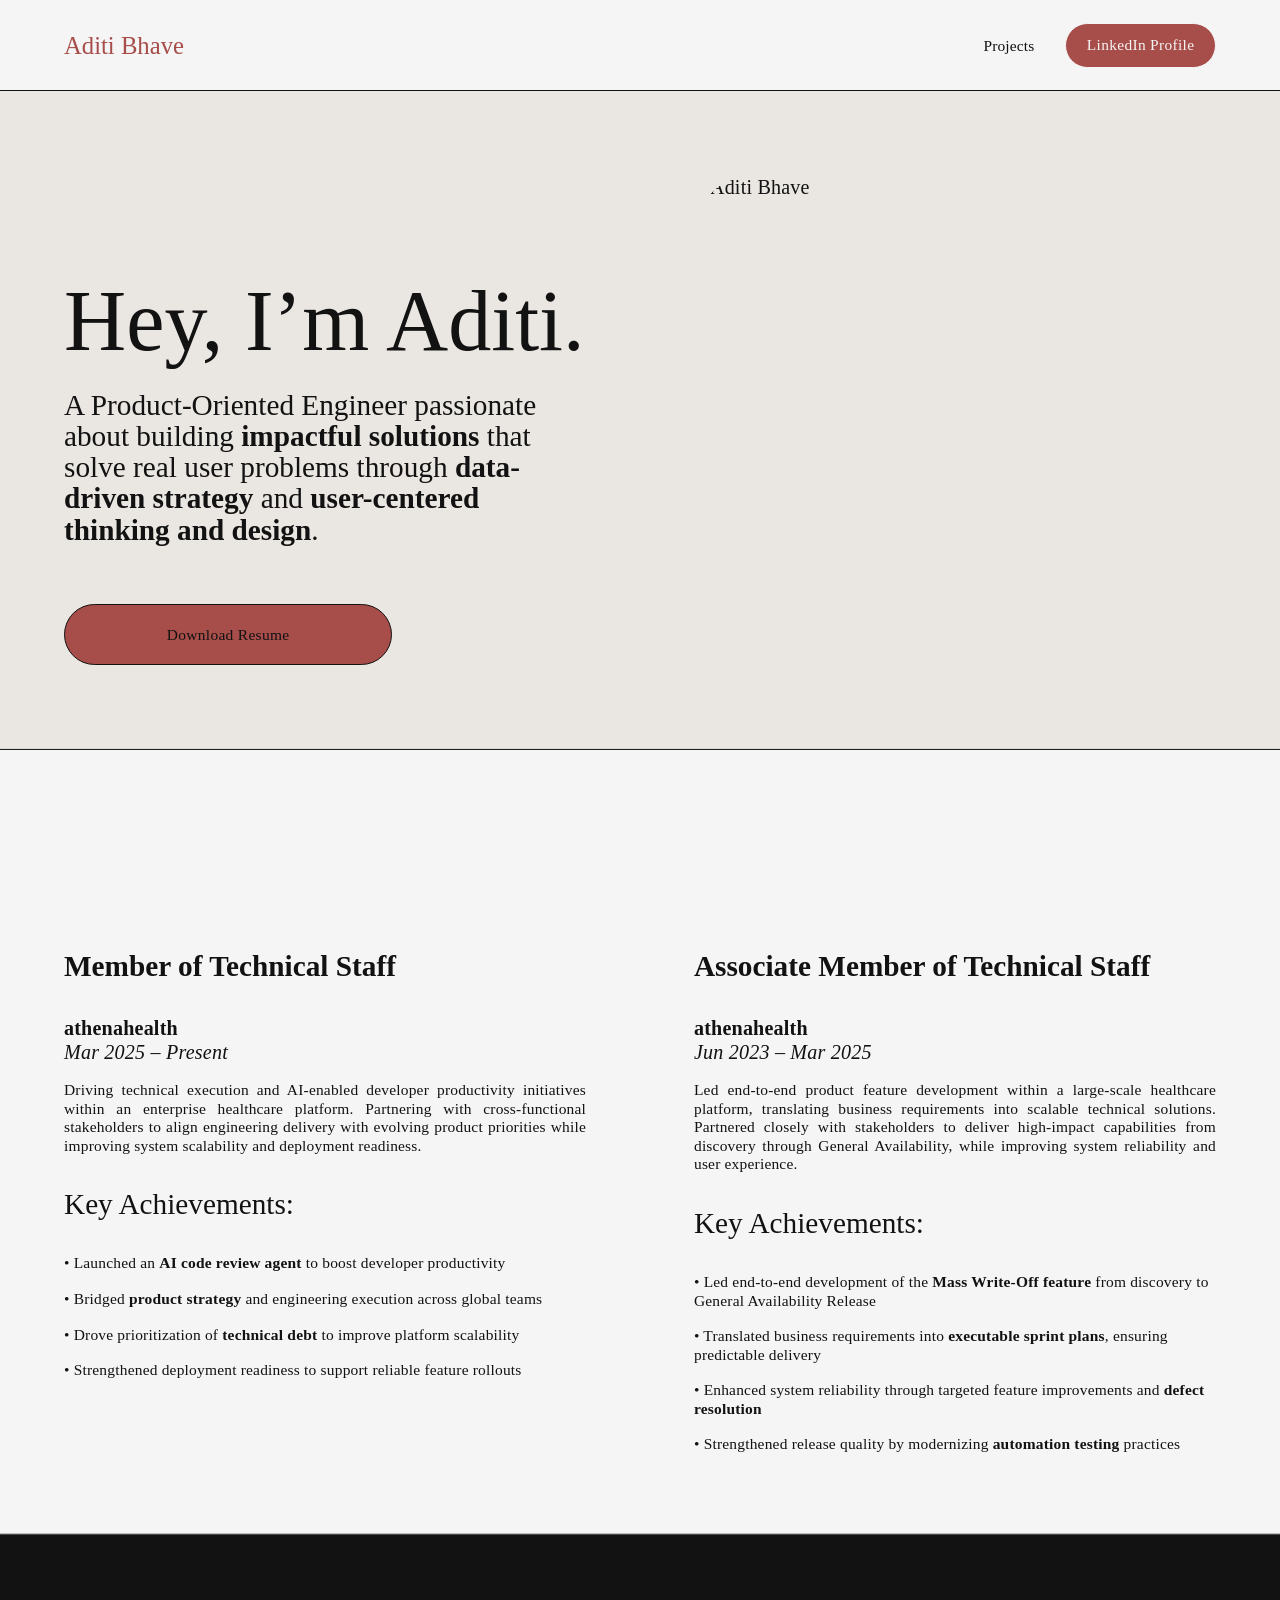
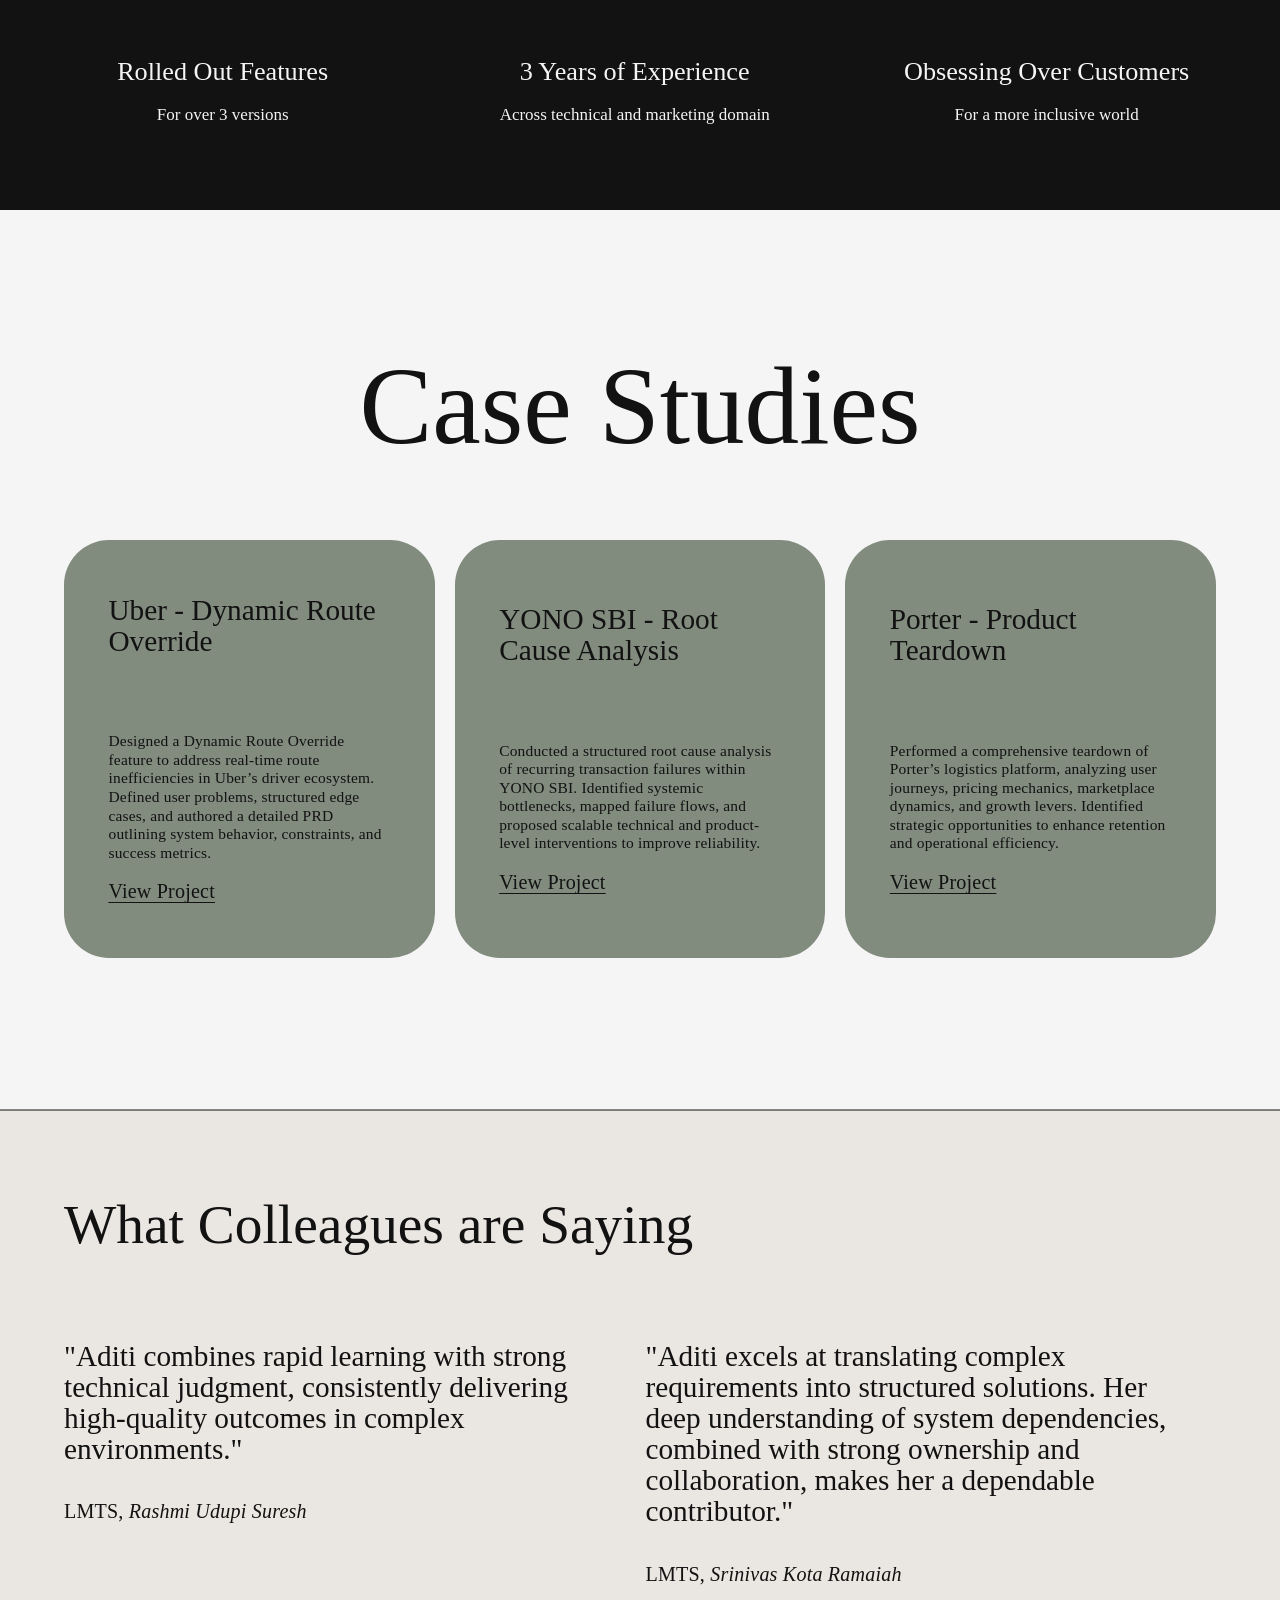
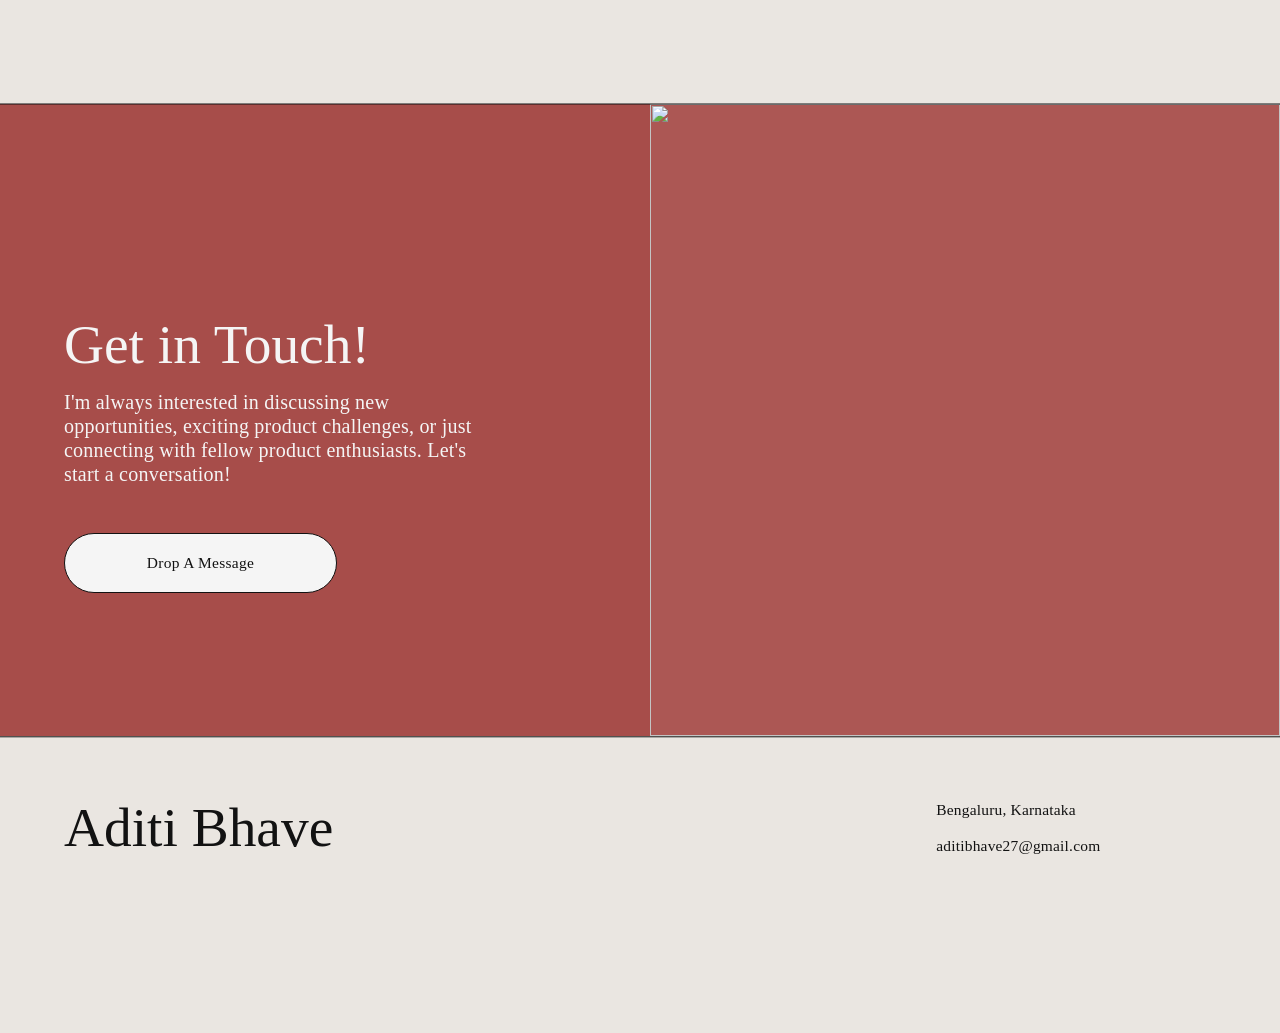
==== commit 77ac3e42: "Update index.html" ====
--- a/index.html
+++ b/index.html
@@ -3,20 +3,20 @@
 <html xmlns:og="http://opengraphprotocol.org/schema/" xmlns:fb="http://www.facebook.com/2008/fbml" lang="en-US" class="yui3-js-enabled js flexbox canvas canvastext webgl no-touch hashchange history draganddrop rgba hsla multiplebgs backgroundsize borderimage borderradius boxshadow textshadow opacity cssanimations csscolumns cssgradients cssreflections csstransforms no-csstransforms3d csstransitions video audio svg inlinesvg svgclippaths wf-freightdisplaypro-n4-active wf-freightdisplaypro-i7-active wf-freightdisplaypro-n7-active wf-halyarddisplay-n3-active wf-freightdisplaypro-i4-active wf-active" id="yui_3_17_2_1_1771951700411_80" style="scroll-behavior: smooth;"><head><meta http-equiv="Content-Type" content="text/html; charset=UTF-8">
     <meta http-equiv="X-UA-Compatible" content="IE=edge,chrome=1">
     <meta name="viewport" content="width=device-width, initial-scale=1">
-    <!-- This is Squarespace. --><!-- aditi-bhave-portfolio -->
+
 <!--<base href="">--><base href=".">
 
 <title>Aditi Bhave</title>
-<meta http-equiv="Accept-CH" content="Sec-CH-UA-Platform-Version, Sec-CH-UA-Model"><link rel="icon" type="image/x-icon" href="https://assets.squarespace.com/universal/default-favicon.ico">
-<link rel="canonical" href="https://aditi-bhave-portfolio.squarespace.com/">
+<meta http-equiv="Accept-CH" content="Sec-CH-UA-Platform-Version, Sec-CH-UA-Model"><link rel="icon" type="image/x-icon" href="./Aditi Bhave_files/portfolio-icon.svg">
+<link rel="canonical" href="https://aditi-mody.github.io/pm-portfolio/">
 <meta property="og:site_name" content="Aditi Bhave">
 <meta property="og:title" content="Aditi Bhave">
-<meta property="og:url" content="https://aditi-bhave-portfolio.squarespace.com">
+<meta property="og:url" content="https://aditi-mody.github.io/pm-portfolio/">
 <meta property="og:type" content="website">
 <meta itemprop="name" content="Aditi Bhave">
-<meta itemprop="url" content="https://aditi-bhave-portfolio.squarespace.com">
+<meta itemprop="url" content="https://aditi-mody.github.io/pm-portfolio/">
 <meta name="twitter:title" content="Aditi Bhave">
-<meta name="twitter:url" content="https://aditi-bhave-portfolio.squarespace.com">
+<meta name="twitter:url" content="https://aditi-mody.github.io/pm-portfolio/">
 <meta name="twitter:card" content="summary">
 <meta name="description" content="">
 <link rel="preconnect" href="https://images.squarespace-cdn.com/">
@@ -38,7 +38,7 @@
 <script crossorigin="anonymous" src="./Aditi Bhave_files/common-2556e22acda78bb3-min.en-US.js.download" defer=""></script><script>(function(rollups, name) { if (!rollups[name]) { rollups[name] = {}; } rollups[name].js = ["//assets.squarespace.com/universal/scripts-compressed/user-account-core-d7447d1742d8f0c9-min.en-US.js"]; })(SQUARESPACE_ROLLUPS, 'squarespace-user_account_core');</script>
 <script crossorigin="anonymous" src="./Aditi Bhave_files/user-account-core-d7447d1742d8f0c9-min.en-US.js.download" defer=""></script><script>(function(rollups, name) { if (!rollups[name]) { rollups[name] = {}; } rollups[name].css = ["//assets.squarespace.com/universal/styles-compressed/user-account-core-deec763d109d5251-min.en-US.css"]; })(SQUARESPACE_ROLLUPS, 'squarespace-user_account_core');</script>
 <link rel="stylesheet" type="text/css" href="./Aditi Bhave_files/user-account-core-deec763d109d5251-min.en-US.css"><script>(function(rollups, name) { if (!rollups[name]) { rollups[name] = {}; } rollups[name].js = ["//assets.squarespace.com/universal/scripts-compressed/performance-bc4a73425861a466-min.en-US.js"]; })(SQUARESPACE_ROLLUPS, 'squarespace-performance');</script>
-<script crossorigin="anonymous" src="./Aditi Bhave_files/performance-bc4a73425861a466-min.en-US.js.download" defer=""></script><script data-name="static-context">Static = window.Static || {}; Static.SQUARESPACE_CONTEXT = {"betaFeatureFlags":["override_block_styles","contacts_and_campaigns_redesign","new_stacked_index","campaigns_discount_section_in_automations","campaigns_merch_state","campaigns_discount_section_in_blasts","form_block_first_last_name_required","supports_versioned_template_assets","scripts_defer","campaigns_new_image_layout_picker","marketing_landing_page","enable_modernized_pdp_m3_layout_data","nested_categories","campaigns_thumbnail_layout","marketing_automations","i18n_beta_website_locales","enable_form_submission_trigger","member_areas_feature","campaigns_import_discounts","modernized-pdp-m2-enabled"],"facebookAppId":"314192535267336","facebookApiVersion":"v6.0","rollups":{"squarespace-announcement-bar":{"js":"//assets.squarespace.com/universal/scripts-compressed/announcement-bar-911332d0fb30679e-min.en-US.js"},"squarespace-audio-player":{"css":"//assets.squarespace.com/universal/styles-compressed/audio-player-b05f5197a871c566-min.en-US.css","js":"//assets.squarespace.com/universal/scripts-compressed/audio-player-745b2ad09ad37103-min.en-US.js"},"squarespace-blog-collection-list":{"css":"//assets.squarespace.com/universal/styles-compressed/blog-collection-list-b4046463b72f34e2-min.en-US.css","js":"//assets.squarespace.com/universal/scripts-compressed/blog-collection-list-18e9163ae35c22a4-min.en-US.js"},"squarespace-calendar-block-renderer":{"css":"//assets.squarespace.com/universal/styles-compressed/calendar-block-renderer-b72d08ba4421f5a0-min.en-US.css","js":"//assets.squarespace.com/universal/scripts-compressed/calendar-block-renderer-265ee2a4dd602c2b-min.en-US.js"},"squarespace-chartjs-helpers":{"css":"//assets.squarespace.com/universal/styles-compressed/chartjs-helpers-96b256171ee039c1-min.en-US.css","js":"//assets.squarespace.com/universal/scripts-compressed/chartjs-helpers-e927fe6eaf52b604-min.en-US.js"},"squarespace-comments":{"css":"//assets.squarespace.com/universal/styles-compressed/comments-5a91f34c352e2846-min.en-US.css","js":"//assets.squarespace.com/universal/scripts-compressed/comments-8cadc58221652e56-min.en-US.js"},"squarespace-custom-css-popup":{"css":"//assets.squarespace.com/universal/styles-compressed/custom-css-popup-51f1ab3f5bca6459-min.en-US.css","js":"//assets.squarespace.com/universal/scripts-compressed/custom-css-popup-18c1c9c14c287e81-min.en-US.js"},"squarespace-dialog":{"css":"//assets.squarespace.com/universal/styles-compressed/dialog-d22eabeca108ce42-min.en-US.css","js":"//assets.squarespace.com/universal/scripts-compressed/dialog-5c7abbf926bfb9cf-min.en-US.js"},"squarespace-events-collection":{"css":"//assets.squarespace.com/universal/styles-compressed/events-collection-b72d08ba4421f5a0-min.en-US.css","js":"//assets.squarespace.com/universal/scripts-compressed/events-collection-2dfc5c4332670a15-min.en-US.js"},"squarespace-form-rendering-utils":{"js":"//assets.squarespace.com/universal/scripts-compressed/form-rendering-utils-5bec5276ac1339ea-min.en-US.js"},"squarespace-forms":{"css":"//assets.squarespace.com/universal/styles-compressed/forms-0afd3c6ac30bbab1-min.en-US.css","js":"//assets.squarespace.com/universal/scripts-compressed/forms-bd9811ce963f07a6-min.en-US.js"},"squarespace-gallery-collection-list":{"css":"//assets.squarespace.com/universal/styles-compressed/gallery-collection-list-b4046463b72f34e2-min.en-US.css","js":"//assets.squarespace.com/universal/scripts-compressed/gallery-collection-list-874fe32851fd5abe-min.en-US.js"},"squarespace-image-zoom":{"css":"//assets.squarespace.com/universal/styles-compressed/image-zoom-b4046463b72f34e2-min.en-US.css","js":"//assets.squarespace.com/universal/scripts-compressed/image-zoom-0d1428e5443fc856-min.en-US.js"},"squarespace-pinterest":{"css":"//assets.squarespace.com/universal/styles-compressed/pinterest-b4046463b72f34e2-min.en-US.css","js":"//assets.squarespace.com/universal/scripts-compressed/pinterest-2ad3ab8ddfd13da2-min.en-US.js"},"squarespace-popup-overlay":{"css":"//assets.squarespace.com/universal/styles-compressed/popup-overlay-b742b752f5880972-min.en-US.css","js":"//assets.squarespace.com/universal/scripts-compressed/popup-overlay-6e6604c947069e0d-min.en-US.js"},"squarespace-product-quick-view":{"css":"//assets.squarespace.com/universal/styles-compressed/product-quick-view-827da0be6d7ac516-min.en-US.css","js":"//assets.squarespace.com/universal/scripts-compressed/product-quick-view-aa603296038c269f-min.en-US.js"},"squarespace-products-collection-item-v2":{"css":"//assets.squarespace.com/universal/styles-compressed/products-collection-item-v2-b4046463b72f34e2-min.en-US.css","js":"//assets.squarespace.com/universal/scripts-compressed/products-collection-item-v2-c3c249b55311e080-min.en-US.js"},"squarespace-products-collection-list-v2":{"css":"//assets.squarespace.com/universal/styles-compressed/products-collection-list-v2-b4046463b72f34e2-min.en-US.css","js":"//assets.squarespace.com/universal/scripts-compressed/products-collection-list-v2-dfc4d8b1f2d48ea2-min.en-US.js"},"squarespace-search-page":{"css":"//assets.squarespace.com/universal/styles-compressed/search-page-90a67fc09b9b32c6-min.en-US.css","js":"//assets.squarespace.com/universal/scripts-compressed/search-page-5d7b55da0b4d1eb1-min.en-US.js"},"squarespace-search-preview":{"js":"//assets.squarespace.com/universal/scripts-compressed/search-preview-e66a05871f4a53ac-min.en-US.js"},"squarespace-simple-liking":{"css":"//assets.squarespace.com/universal/styles-compressed/simple-liking-701bf8bbc05ec6aa-min.en-US.css","js":"//assets.squarespace.com/universal/scripts-compressed/simple-liking-b606d72129b88f6b-min.en-US.js"},"squarespace-social-buttons":{"css":"//assets.squarespace.com/universal/styles-compressed/social-buttons-95032e5fa98e47a5-min.en-US.css","js":"//assets.squarespace.com/universal/scripts-compressed/social-buttons-df17d9fdea71d51f-min.en-US.js"},"squarespace-tourdates":{"css":"//assets.squarespace.com/universal/styles-compressed/tourdates-b4046463b72f34e2-min.en-US.css","js":"//assets.squarespace.com/universal/scripts-compressed/tourdates-16c2b788591b2520-min.en-US.js"},"squarespace-website-overlays-manager":{"css":"//assets.squarespace.com/universal/styles-compressed/website-overlays-manager-07ea5a4e004e6710-min.en-US.css","js":"//assets.squarespace.com/universal/scripts-compressed/website-overlays-manager-e4b24ccaa7c9e960-min.en-US.js"}},"pageType":2,"website":{"id":"699c2193c004d87fea42e023","identifier":"aditi-bhave-portfolio","websiteType":1,"contentModifiedOn":1771839891976,"cloneable":false,"hasBeenCloneable":false,"siteStatus":{},"language":"en-US","translationLocale":"en-US","formattingLocale":"en-US","timeZone":"America/New_York","machineTimeZoneOffset":-18000000,"timeZoneOffset":-18000000,"timeZoneAbbr":"EST","siteTitle":"Aditi Bhave","fullSiteTitle":"Aditi Bhave","siteDescription":"","location":{},"shareButtonOptions":{"3":true,"8":true,"2":true,"6":true,"7":true,"1":true,"4":true},"authenticUrl":"https://aditi-bhave-portfolio.squarespace.com","internalUrl":"https://aditi-bhave-portfolio.squarespace.com","baseUrl":"https://aditi-bhave-portfolio.squarespace.com","sslSetting":3,"isHstsEnabled":true,"typekitId":"","statsMigrated":false,"imageMetadataProcessingEnabled":false,"screenshotId":"7334657c5c8d448abd0437399b9b2e29d4b37ee2d566191b0a6ab8b95567e40a","captchaSettings":{"enabledForDonations":false},"showOwnerLogin":false},"websiteSettings":{"id":"699c2194c004d87fea42e025","websiteId":"699c2193c004d87fea42e023","subjects":[],"country":"US","state":"MA","simpleLikingEnabled":true,"mobileInfoBarSettings":{"isContactEmailEnabled":false,"isContactPhoneNumberEnabled":false,"isLocationEnabled":false,"isBusinessHoursEnabled":false},"announcementBarSettings":{},"commentLikesAllowed":true,"commentAnonAllowed":true,"commentThreaded":true,"commentApprovalRequired":false,"commentAvatarsOn":true,"commentSortType":2,"commentFlagThreshold":0,"commentFlagsAllowed":true,"commentEnableByDefault":true,"commentDisableAfterDaysDefault":0,"disqusShortname":"","commentsEnabled":false,"businessHours":{},"storeSettings":{"returnPolicy":null,"termsOfService":null,"privacyPolicy":null,"expressCheckout":false,"continueShoppingLinkUrl":"/","useLightCart":false,"showNoteField":false,"shippingCountryDefaultValue":"US","billToShippingDefaultValue":false,"showShippingPhoneNumber":true,"isShippingPhoneRequired":false,"showBillingPhoneNumber":true,"isBillingPhoneRequired":false,"currenciesSupported":["USD","CAD","GBP","AUD","EUR","CHF","NOK","SEK","DKK","NZD","SGD","MXN","HKD","CZK","ILS","MYR","RUB","PHP","PLN","THB","BRL","ARS","COP","IDR","INR","JPY","ZAR","KRW"],"defaultCurrency":"USD","selectedCurrency":"USD","measurementStandard":1,"showCustomCheckoutForm":false,"checkoutPageMarketingOptInEnabled":true,"enableMailingListOptInByDefault":false,"sameAsRetailLocation":false,"merchandisingSettings":{"scarcityEnabledOnProductItems":false,"scarcityEnabledOnProductBlocks":false,"scarcityMessageType":"DEFAULT_SCARCITY_MESSAGE","scarcityThreshold":10,"multipleQuantityAllowedForServices":true,"restockNotificationsEnabled":false,"restockNotificationsMailingListSignUpEnabled":false,"relatedProductsEnabled":false,"relatedProductsOrdering":"random","soldOutVariantsDropdownDisabled":false,"productComposerOptedIn":false,"productComposerABTestOptedOut":false,"productReviewsEnabled":false},"minimumOrderSubtotalEnabled":false,"minimumOrderSubtotal":{"currency":"USD","value":"0.00"},"addToCartConfirmationType":2,"isLive":false,"multipleQuantityAllowedForServices":true},"useEscapeKeyToLogin":false,"ssBadgeType":1,"ssBadgePosition":4,"ssBadgeVisibility":1,"ssBadgeDevices":1,"pinterestOverlayOptions":{"mode":"disabled"},"userAccountsSettings":{"loginAllowed":true,"signupAllowed":true}},"cookieSettings":{"isCookieBannerEnabled":false,"isRestrictiveCookiePolicyEnabled":false,"cookieBannerText":"","cookieBannerTheme":"","cookieBannerVariant":"","cookieBannerPosition":"","cookieBannerCtaVariant":"","cookieBannerCtaText":"","cookieBannerAcceptType":"OPT_IN","cookieBannerOptOutCtaText":"","cookieBannerHasOptOut":false,"cookieBannerHasManageCookies":true,"cookieBannerManageCookiesLabel":"","cookieBannerSavedPreferencesText":"","cookieBannerSavedPreferencesLayout":"PILL"},"websiteCloneable":false,"collection":{"title":"Home","id":"699c2195c004d87fea42e098","fullUrl":"/","type":10,"permissionType":1},"subscribed":false,"appDomain":"squarespace.com","templateTweakable":true,"tweakJSON":{"form-use-theme-colors":"true","header-logo-height":"20px","header-mobile-logo-max-height":"30px","header-vert-padding":"1.8vw","header-width":"Full","maxPageWidth":"2000px","mobile-header-vert-padding":"6vw","pagePadding":"5vw","tweak-blog-alternating-side-by-side-image-aspect-ratio":"1:1 Square","tweak-blog-alternating-side-by-side-image-spacing":"6%","tweak-blog-alternating-side-by-side-meta-spacing":"20px","tweak-blog-alternating-side-by-side-primary-meta":"Categories","tweak-blog-alternating-side-by-side-read-more-spacing":"20px","tweak-blog-alternating-side-by-side-secondary-meta":"Date","tweak-blog-basic-grid-columns":"2","tweak-blog-basic-grid-image-aspect-ratio":"3:2 Standard","tweak-blog-basic-grid-image-spacing":"30px","tweak-blog-basic-grid-meta-spacing":"17px","tweak-blog-basic-grid-primary-meta":"Categories","tweak-blog-basic-grid-read-more-spacing":"16px","tweak-blog-basic-grid-secondary-meta":"Date","tweak-blog-item-custom-width":"75","tweak-blog-item-show-author-profile":"false","tweak-blog-item-width":"Narrow","tweak-blog-masonry-columns":"2","tweak-blog-masonry-horizontal-spacing":"64px","tweak-blog-masonry-image-spacing":"20px","tweak-blog-masonry-meta-spacing":"10px","tweak-blog-masonry-primary-meta":"Categories","tweak-blog-masonry-read-more-spacing":"22px","tweak-blog-masonry-secondary-meta":"Date","tweak-blog-masonry-vertical-spacing":"231px","tweak-blog-side-by-side-image-aspect-ratio":"1:1 Square","tweak-blog-side-by-side-image-spacing":"6%","tweak-blog-side-by-side-meta-spacing":"20px","tweak-blog-side-by-side-primary-meta":"Categories","tweak-blog-side-by-side-read-more-spacing":"20px","tweak-blog-side-by-side-secondary-meta":"Date","tweak-blog-single-column-image-spacing":"50px","tweak-blog-single-column-meta-spacing":"30px","tweak-blog-single-column-primary-meta":"Categories","tweak-blog-single-column-read-more-spacing":"30px","tweak-blog-single-column-secondary-meta":"Date","tweak-events-stacked-show-thumbnails":"true","tweak-events-stacked-thumbnail-size":"1:1 Square","tweak-fixed-header":"false","tweak-fixed-header-style":"Basic","tweak-global-animations-animation-curve":"ease","tweak-global-animations-animation-delay":"0.6s","tweak-global-animations-animation-duration":"1.50s","tweak-global-animations-animation-style":"fade","tweak-global-animations-animation-type":"fade","tweak-global-animations-complexity-level":"detailed","tweak-global-animations-enabled":"true","tweak-portfolio-grid-basic-custom-height":"50","tweak-portfolio-grid-overlay-custom-height":"50","tweak-portfolio-hover-follow-acceleration":"10%","tweak-portfolio-hover-follow-animation-duration":"Fast","tweak-portfolio-hover-follow-animation-type":"Fade","tweak-portfolio-hover-follow-delimiter":"Bullet","tweak-portfolio-hover-follow-front":"false","tweak-portfolio-hover-follow-layout":"Inline","tweak-portfolio-hover-follow-size":"50","tweak-portfolio-hover-follow-text-spacing-x":"1.5","tweak-portfolio-hover-follow-text-spacing-y":"1.5","tweak-portfolio-hover-static-animation-duration":"Fast","tweak-portfolio-hover-static-animation-type":"Fade","tweak-portfolio-hover-static-delimiter":"Hyphen","tweak-portfolio-hover-static-front":"true","tweak-portfolio-hover-static-layout":"Inline","tweak-portfolio-hover-static-size":"50","tweak-portfolio-hover-static-text-spacing-x":"1.5","tweak-portfolio-hover-static-text-spacing-y":"1.5","tweak-portfolio-index-background-animation-duration":"Medium","tweak-portfolio-index-background-animation-type":"Fade","tweak-portfolio-index-background-custom-height":"50","tweak-portfolio-index-background-delimiter":"None","tweak-portfolio-index-background-height":"Large","tweak-portfolio-index-background-horizontal-alignment":"Center","tweak-portfolio-index-background-link-format":"Stacked","tweak-portfolio-index-background-persist":"false","tweak-portfolio-index-background-vertical-alignment":"Middle","tweak-portfolio-index-background-width":"Full","tweak-transparent-header":"false"},"templateId":"5c5a519771c10ba3470d8101","templateVersion":"7.1","pageFeatures":[1,2,4],"gmRenderKey":"QUl6YVN5Q0JUUk9xNkx1dkZfSUUxcjQ2LVQ0QWVUU1YtMGQ3bXk4","templateScriptsRootUrl":"https://static1.squarespace.com/static/vta/5c5a519771c10ba3470d8101/scripts/","impersonatedSession":false,"tzData":{"zones":[[-300,"US","E%sT",null]],"rules":{"US":[[1967,2006,null,"Oct","lastSun","2:00","0","S"],[1987,2006,null,"Apr","Sun>=1","2:00","1:00","D"],[2007,"max",null,"Mar","Sun>=8","2:00","1:00","D"],[2007,"max",null,"Nov","Sun>=1","2:00","0","S"]]}},"showAnnouncementBar":false,"recaptchaEnterpriseContext":{"recaptchaEnterpriseSiteKey":"6LdDFQwjAAAAAPigEvvPgEVbb7QBm-TkVJdDTlAv"},"i18nContext":{"timeZoneData":{"id":"America/New_York","name":"Eastern Time"}},"env":"PRODUCTION","visitorFormContext":{"formFieldFormats":{"initialPhoneFormat":{"id":0,"type":"PHONE_NUMBER","country":"US","labelLocale":"en-US","fields":[{"type":"SEPARATOR","label":"(","identifier":"LeftParen","length":0,"required":false,"metadata":{}},{"type":"FIELD","label":"1","identifier":"1","length":3,"required":false,"metadata":{}},{"type":"SEPARATOR","label":")","identifier":"RightParen","length":0,"required":false,"metadata":{}},{"type":"SEPARATOR","label":" ","identifier":"Space","length":0,"required":false,"metadata":{}},{"type":"FIELD","label":"2","identifier":"2","length":3,"required":false,"metadata":{}},{"type":"SEPARATOR","label":"-","identifier":"Dash","length":0,"required":false,"metadata":{}},{"type":"FIELD","label":"3","identifier":"3","length":14,"required":false,"metadata":{}}]},"initialNameOrder":"GIVEN_FIRST","initialAddressFormat":{"id":0,"type":"ADDRESS","country":"US","labelLocale":"en","fields":[{"type":"FIELD","label":"Address Line 1","identifier":"Line1","length":0,"required":true,"metadata":{"autocomplete":"address-line1"}},{"type":"SEPARATOR","label":"\n","identifier":"Newline","length":0,"required":false,"metadata":{}},{"type":"FIELD","label":"Address Line 2","identifier":"Line2","length":0,"required":false,"metadata":{"autocomplete":"address-line2"}},{"type":"SEPARATOR","label":"\n","identifier":"Newline","length":0,"required":false,"metadata":{}},{"type":"FIELD","label":"City","identifier":"City","length":0,"required":true,"metadata":{"autocomplete":"address-level2"}},{"type":"SEPARATOR","label":",","identifier":"Comma","length":0,"required":false,"metadata":{}},{"type":"SEPARATOR","label":" ","identifier":"Space","length":0,"required":false,"metadata":{}},{"type":"FIELD","label":"State","identifier":"State","length":0,"required":true,"metadata":{"autocomplete":"address-level1"}},{"type":"SEPARATOR","label":" ","identifier":"Space","length":0,"required":false,"metadata":{}},{"type":"FIELD","label":"ZIP Code","identifier":"Zip","length":0,"required":true,"metadata":{"autocomplete":"postal-code"}}]},"countries":[{"name":"Afghanistan","code":"AF","phoneCode":"+93"},{"name":"\u00C5land Islands","code":"AX","phoneCode":"+358"},{"name":"Albania","code":"AL","phoneCode":"+355"},{"name":"Algeria","code":"DZ","phoneCode":"+213"},{"name":"American Samoa","code":"AS","phoneCode":"+1"},{"name":"Andorra","code":"AD","phoneCode":"+376"},{"name":"Angola","code":"AO","phoneCode":"+244"},{"name":"Anguilla","code":"AI","phoneCode":"+1"},{"name":"Antigua & Barbuda","code":"AG","phoneCode":"+1"},{"name":"Argentina","code":"AR","phoneCode":"+54"},{"name":"Armenia","code":"AM","phoneCode":"+374"},{"name":"Aruba","code":"AW","phoneCode":"+297"},{"name":"Ascension Island","code":"AC","phoneCode":"+247"},{"name":"Australia","code":"AU","phoneCode":"+61"},{"name":"Austria","code":"AT","phoneCode":"+43"},{"name":"Azerbaijan","code":"AZ","phoneCode":"+994"},{"name":"Bahamas","code":"BS","phoneCode":"+1"},{"name":"Bahrain","code":"BH","phoneCode":"+973"},{"name":"Bangladesh","code":"BD","phoneCode":"+880"},{"name":"Barbados","code":"BB","phoneCode":"+1"},{"name":"Belarus","code":"BY","phoneCode":"+375"},{"name":"Belgium","code":"BE","phoneCode":"+32"},{"name":"Belize","code":"BZ","phoneCode":"+501"},{"name":"Benin","code":"BJ","phoneCode":"+229"},{"name":"Bermuda","code":"BM","phoneCode":"+1"},{"name":"Bhutan","code":"BT","phoneCode":"+975"},{"name":"Bolivia","code":"BO","phoneCode":"+591"},{"name":"Bosnia & Herzegovina","code":"BA","phoneCode":"+387"},{"name":"Botswana","code":"BW","phoneCode":"+267"},{"name":"Brazil","code":"BR","phoneCode":"+55"},{"name":"British Indian Ocean Territory","code":"IO","phoneCode":"+246"},{"name":"British Virgin Islands","code":"VG","phoneCode":"+1"},{"name":"Brunei","code":"BN","phoneCode":"+673"},{"name":"Bulgaria","code":"BG","phoneCode":"+359"},{"name":"Burkina Faso","code":"BF","phoneCode":"+226"},{"name":"Burundi","code":"BI","phoneCode":"+257"},{"name":"Cambodia","code":"KH","phoneCode":"+855"},{"name":"Cameroon","code":"CM","phoneCode":"+237"},{"name":"Canada","code":"CA","phoneCode":"+1"},{"name":"Cape Verde","code":"CV","phoneCode":"+238"},{"name":"Caribbean Netherlands","code":"BQ","phoneCode":"+599"},{"name":"Cayman Islands","code":"KY","phoneCode":"+1"},{"name":"Central African Republic","code":"CF","phoneCode":"+236"},{"name":"Chad","code":"TD","phoneCode":"+235"},{"name":"Chile","code":"CL","phoneCode":"+56"},{"name":"China","code":"CN","phoneCode":"+86"},{"name":"Christmas Island","code":"CX","phoneCode":"+61"},{"name":"Cocos (Keeling) Islands","code":"CC","phoneCode":"+61"},{"name":"Colombia","code":"CO","phoneCode":"+57"},{"name":"Comoros","code":"KM","phoneCode":"+269"},{"name":"Congo - Brazzaville","code":"CG","phoneCode":"+242"},{"name":"Congo - Kinshasa","code":"CD","phoneCode":"+243"},{"name":"Cook Islands","code":"CK","phoneCode":"+682"},{"name":"Costa Rica","code":"CR","phoneCode":"+506"},{"name":"C\u00F4te d\u2019Ivoire","code":"CI","phoneCode":"+225"},{"name":"Croatia","code":"HR","phoneCode":"+385"},{"name":"Cuba","code":"CU","phoneCode":"+53"},{"name":"Cura\u00E7ao","code":"CW","phoneCode":"+599"},{"name":"Cyprus","code":"CY","phoneCode":"+357"},{"name":"Czechia","code":"CZ","phoneCode":"+420"},{"name":"Denmark","code":"DK","phoneCode":"+45"},{"name":"Djibouti","code":"DJ","phoneCode":"+253"},{"name":"Dominica","code":"DM","phoneCode":"+1"},{"name":"Dominican Republic","code":"DO","phoneCode":"+1"},{"name":"Ecuador","code":"EC","phoneCode":"+593"},{"name":"Egypt","code":"EG","phoneCode":"+20"},{"name":"El Salvador","code":"SV","phoneCode":"+503"},{"name":"Equatorial Guinea","code":"GQ","phoneCode":"+240"},{"name":"Eritrea","code":"ER","phoneCode":"+291"},{"name":"Estonia","code":"EE","phoneCode":"+372"},{"name":"Eswatini","code":"SZ","phoneCode":"+268"},{"name":"Ethiopia","code":"ET","phoneCode":"+251"},{"name":"Falkland Islands","code":"FK","phoneCode":"+500"},{"name":"Faroe Islands","code":"FO","phoneCode":"+298"},{"name":"Fiji","code":"FJ","phoneCode":"+679"},{"name":"Finland","code":"FI","phoneCode":"+358"},{"name":"France","code":"FR","phoneCode":"+33"},{"name":"French Guiana","code":"GF","phoneCode":"+594"},{"name":"French Polynesia","code":"PF","phoneCode":"+689"},{"name":"Gabon","code":"GA","phoneCode":"+241"},{"name":"Gambia","code":"GM","phoneCode":"+220"},{"name":"Georgia","code":"GE","phoneCode":"+995"},{"name":"Germany","code":"DE","phoneCode":"+49"},{"name":"Ghana","code":"GH","phoneCode":"+233"},{"name":"Gibraltar","code":"GI","phoneCode":"+350"},{"name":"Greece","code":"GR","phoneCode":"+30"},{"name":"Greenland","code":"GL","phoneCode":"+299"},{"name":"Grenada","code":"GD","phoneCode":"+1"},{"name":"Guadeloupe","code":"GP","phoneCode":"+590"},{"name":"Guam","code":"GU","phoneCode":"+1"},{"name":"Guatemala","code":"GT","phoneCode":"+502"},{"name":"Guernsey","code":"GG","phoneCode":"+44"},{"name":"Guinea","code":"GN","phoneCode":"+224"},{"name":"Guinea-Bissau","code":"GW","phoneCode":"+245"},{"name":"Guyana","code":"GY","phoneCode":"+592"},{"name":"Haiti","code":"HT","phoneCode":"+509"},{"name":"Honduras","code":"HN","phoneCode":"+504"},{"name":"Hong Kong SAR China","code":"HK","phoneCode":"+852"},{"name":"Hungary","code":"HU","phoneCode":"+36"},{"name":"Iceland","code":"IS","phoneCode":"+354"},{"name":"India","code":"IN","phoneCode":"+91"},{"name":"Indonesia","code":"ID","phoneCode":"+62"},{"name":"Iran","code":"IR","phoneCode":"+98"},{"name":"Iraq","code":"IQ","phoneCode":"+964"},{"name":"Ireland","code":"IE","phoneCode":"+353"},{"name":"Isle of Man","code":"IM","phoneCode":"+44"},{"name":"Israel","code":"IL","phoneCode":"+972"},{"name":"Italy","code":"IT","phoneCode":"+39"},{"name":"Jamaica","code":"JM","phoneCode":"+1"},{"name":"Japan","code":"JP","phoneCode":"+81"},{"name":"Jersey","code":"JE","phoneCode":"+44"},{"name":"Jordan","code":"JO","phoneCode":"+962"},{"name":"Kazakhstan","code":"KZ","phoneCode":"+7"},{"name":"Kenya","code":"KE","phoneCode":"+254"},{"name":"Kiribati","code":"KI","phoneCode":"+686"},{"name":"Kosovo","code":"XK","phoneCode":"+383"},{"name":"Kuwait","code":"KW","phoneCode":"+965"},{"name":"Kyrgyzstan","code":"KG","phoneCode":"+996"},{"name":"Laos","code":"LA","phoneCode":"+856"},{"name":"Latvia","code":"LV","phoneCode":"+371"},{"name":"Lebanon","code":"LB","phoneCode":"+961"},{"name":"Lesotho","code":"LS","phoneCode":"+266"},{"name":"Liberia","code":"LR","phoneCode":"+231"},{"name":"Libya","code":"LY","phoneCode":"+218"},{"name":"Liechtenstein","code":"LI","phoneCode":"+423"},{"name":"Lithuania","code":"LT","phoneCode":"+370"},{"name":"Luxembourg","code":"LU","phoneCode":"+352"},{"name":"Macao SAR China","code":"MO","phoneCode":"+853"},{"name":"Madagascar","code":"MG","phoneCode":"+261"},{"name":"Malawi","code":"MW","phoneCode":"+265"},{"name":"Malaysia","code":"MY","phoneCode":"+60"},{"name":"Maldives","code":"MV","phoneCode":"+960"},{"name":"Mali","code":"ML","phoneCode":"+223"},{"name":"Malta","code":"MT","phoneCode":"+356"},{"name":"Marshall Islands","code":"MH","phoneCode":"+692"},{"name":"Martinique","code":"MQ","phoneCode":"+596"},{"name":"Mauritania","code":"MR","phoneCode":"+222"},{"name":"Mauritius","code":"MU","phoneCode":"+230"},{"name":"Mayotte","code":"YT","phoneCode":"+262"},{"name":"Mexico","code":"MX","phoneCode":"+52"},{"name":"Micronesia","code":"FM","phoneCode":"+691"},{"name":"Moldova","code":"MD","phoneCode":"+373"},{"name":"Monaco","code":"MC","phoneCode":"+377"},{"name":"Mongolia","code":"MN","phoneCode":"+976"},{"name":"Montenegro","code":"ME","phoneCode":"+382"},{"name":"Montserrat","code":"MS","phoneCode":"+1"},{"name":"Morocco","code":"MA","phoneCode":"+212"},{"name":"Mozambique","code":"MZ","phoneCode":"+258"},{"name":"Myanmar (Burma)","code":"MM","phoneCode":"+95"},{"name":"Namibia","code":"NA","phoneCode":"+264"},{"name":"Nauru","code":"NR","phoneCode":"+674"},{"name":"Nepal","code":"NP","phoneCode":"+977"},{"name":"Netherlands","code":"NL","phoneCode":"+31"},{"name":"New Caledonia","code":"NC","phoneCode":"+687"},{"name":"New Zealand","code":"NZ","phoneCode":"+64"},{"name":"Nicaragua","code":"NI","phoneCode":"+505"},{"name":"Niger","code":"NE","phoneCode":"+227"},{"name":"Nigeria","code":"NG","phoneCode":"+234"},{"name":"Niue","code":"NU","phoneCode":"+683"},{"name":"Norfolk Island","code":"NF","phoneCode":"+672"},{"name":"Northern Mariana Islands","code":"MP","phoneCode":"+1"},{"name":"North Korea","code":"KP","phoneCode":"+850"},{"name":"North Macedonia","code":"MK","phoneCode":"+389"},{"name":"Norway","code":"NO","phoneCode":"+47"},{"name":"Oman","code":"OM","phoneCode":"+968"},{"name":"Pakistan","code":"PK","phoneCode":"+92"},{"name":"Palau","code":"PW","phoneCode":"+680"},{"name":"Palestinian Territories","code":"PS","phoneCode":"+970"},{"name":"Panama","code":"PA","phoneCode":"+507"},{"name":"Papua New Guinea","code":"PG","phoneCode":"+675"},{"name":"Paraguay","code":"PY","phoneCode":"+595"},{"name":"Peru","code":"PE","phoneCode":"+51"},{"name":"Philippines","code":"PH","phoneCode":"+63"},{"name":"Poland","code":"PL","phoneCode":"+48"},{"name":"Portugal","code":"PT","phoneCode":"+351"},{"name":"Puerto Rico","code":"PR","phoneCode":"+1"},{"name":"Qatar","code":"QA","phoneCode":"+974"},{"name":"R\u00E9union","code":"RE","phoneCode":"+262"},{"name":"Romania","code":"RO","phoneCode":"+40"},{"name":"Russia","code":"RU","phoneCode":"+7"},{"name":"Rwanda","code":"RW","phoneCode":"+250"},{"name":"Samoa","code":"WS","phoneCode":"+685"},{"name":"San Marino","code":"SM","phoneCode":"+378"},{"name":"S\u00E3o Tom\u00E9 & Pr\u00EDncipe","code":"ST","phoneCode":"+239"},{"name":"Saudi Arabia","code":"SA","phoneCode":"+966"},{"name":"Senegal","code":"SN","phoneCode":"+221"},{"name":"Serbia","code":"RS","phoneCode":"+381"},{"name":"Seychelles","code":"SC","phoneCode":"+248"},{"name":"Sierra Leone","code":"SL","phoneCode":"+232"},{"name":"Singapore","code":"SG","phoneCode":"+65"},{"name":"Sint Maarten","code":"SX","phoneCode":"+1"},{"name":"Slovakia","code":"SK","phoneCode":"+421"},{"name":"Slovenia","code":"SI","phoneCode":"+386"},{"name":"Solomon Islands","code":"SB","phoneCode":"+677"},{"name":"Somalia","code":"SO","phoneCode":"+252"},{"name":"South Africa","code":"ZA","phoneCode":"+27"},{"name":"South Korea","code":"KR","phoneCode":"+82"},{"name":"South Sudan","code":"SS","phoneCode":"+211"},{"name":"Spain","code":"ES","phoneCode":"+34"},{"name":"Sri Lanka","code":"LK","phoneCode":"+94"},{"name":"St. Barth\u00E9lemy","code":"BL","phoneCode":"+590"},{"name":"St. Helena","code":"SH","phoneCode":"+290"},{"name":"St. Kitts & Nevis","code":"KN","phoneCode":"+1"},{"name":"St. Lucia","code":"LC","phoneCode":"+1"},{"name":"St. Martin","code":"MF","phoneCode":"+590"},{"name":"St. Pierre & Miquelon","code":"PM","phoneCode":"+508"},{"name":"St. Vincent & Grenadines","code":"VC","phoneCode":"+1"},{"name":"Sudan","code":"SD","phoneCode":"+249"},{"name":"Suriname","code":"SR","phoneCode":"+597"},{"name":"Svalbard & Jan Mayen","code":"SJ","phoneCode":"+47"},{"name":"Sweden","code":"SE","phoneCode":"+46"},{"name":"Switzerland","code":"CH","phoneCode":"+41"},{"name":"Syria","code":"SY","phoneCode":"+963"},{"name":"Taiwan","code":"TW","phoneCode":"+886"},{"name":"Tajikistan","code":"TJ","phoneCode":"+992"},{"name":"Tanzania","code":"TZ","phoneCode":"+255"},{"name":"Thailand","code":"TH","phoneCode":"+66"},{"name":"Timor-Leste","code":"TL","phoneCode":"+670"},{"name":"Togo","code":"TG","phoneCode":"+228"},{"name":"Tokelau","code":"TK","phoneCode":"+690"},{"name":"Tonga","code":"TO","phoneCode":"+676"},{"name":"Trinidad & Tobago","code":"TT","phoneCode":"+1"},{"name":"Tristan da Cunha","code":"TA","phoneCode":"+290"},{"name":"Tunisia","code":"TN","phoneCode":"+216"},{"name":"T\u00FCrkiye","code":"TR","phoneCode":"+90"},{"name":"Turkmenistan","code":"TM","phoneCode":"+993"},{"name":"Turks & Caicos Islands","code":"TC","phoneCode":"+1"},{"name":"Tuvalu","code":"TV","phoneCode":"+688"},{"name":"U.S. Virgin Islands","code":"VI","phoneCode":"+1"},{"name":"Uganda","code":"UG","phoneCode":"+256"},{"name":"Ukraine","code":"UA","phoneCode":"+380"},{"name":"United Arab Emirates","code":"AE","phoneCode":"+971"},{"name":"United Kingdom","code":"GB","phoneCode":"+44"},{"name":"United States","code":"US","phoneCode":"+1"},{"name":"Uruguay","code":"UY","phoneCode":"+598"},{"name":"Uzbekistan","code":"UZ","phoneCode":"+998"},{"name":"Vanuatu","code":"VU","phoneCode":"+678"},{"name":"Vatican City","code":"VA","phoneCode":"+39"},{"name":"Venezuela","code":"VE","phoneCode":"+58"},{"name":"Vietnam","code":"VN","phoneCode":"+84"},{"name":"Wallis & Futuna","code":"WF","phoneCode":"+681"},{"name":"Western Sahara","code":"EH","phoneCode":"+212"},{"name":"Yemen","code":"YE","phoneCode":"+967"},{"name":"Zambia","code":"ZM","phoneCode":"+260"},{"name":"Zimbabwe","code":"ZW","phoneCode":"+263"}]},"localizedStrings":{"validation":{"noValidSelection":"A valid selection must be made.","invalidUrl":"Must be a valid URL.","stringTooLong":"Value should have a length no longer than {0}.","containsInvalidKey":"{0} contains an invalid key.","invalidTwitterUsername":"Must be a valid Twitter username.","valueOutsideRange":"Value must be in the range {0} to {1}.","invalidPassword":"Passwords should not contain whitespace.","missingRequiredSubfields":"{0} is missing required subfields: {1}","invalidCurrency":"Currency value should be formatted like 1234 or 123.99.","invalidMapSize":"Value should contain exactly {0} elements.","subfieldsRequired":"All fields in {0} are required.","formSubmissionFailed":"Form submission failed. Review the following information: {0}.","invalidCountryCode":"Country code should have an optional plus and up to 4 digits.","invalidDate":"This is not a real date.","required":"{0} is required.","invalidStringLength":"Value should be {0} characters long.","invalidEmail":"Email addresses should follow the format user@domain.com.","invalidListLength":"Value should be {0} elements long.","allEmpty":"Please fill out at least one form field.","missingRequiredQuestion":"Missing a required question.","invalidQuestion":"Contained an invalid question.","captchaFailure":"Captcha validation failed. Please try again.","stringTooShort":"Value should have a length of at least {0}.","invalid":"{0} is not valid.","formErrors":"Form Errors","containsInvalidValue":"{0} contains an invalid value.","invalidUnsignedNumber":"Numbers must contain only digits and no other characters.","invalidName":"Valid names contain only letters, numbers, spaces, ', or - characters."},"submit":"Submit","status":{"title":"{@} Block","learnMore":"Learn more"},"name":{"firstName":"First Name","lastName":"Last Name"},"lightbox":{"openForm":"Open Form"},"likert":{"agree":"Agree","stronglyDisagree":"Strongly Disagree","disagree":"Disagree","stronglyAgree":"Strongly Agree","neutral":"Neutral"},"time":{"am":"AM","second":"Second","pm":"PM","minute":"Minute","amPm":"AM/PM","hour":"Hour"},"notFound":"Form not found.","date":{"yyyy":"YYYY","year":"Year","mm":"MM","day":"Day","month":"Month","dd":"DD"},"phone":{"country":"Country","number":"Number","prefix":"Prefix","areaCode":"Area Code","line":"Line"},"submitError":"Unable to submit form. Please try again later.","address":{"stateProvince":"State/Province","country":"Country","zipPostalCode":"Zip/Postal Code","address2":"Address 2","address1":"Address 1","city":"City"},"email":{"signUp":"Sign up for news and updates"},"cannotSubmitDemoForm":"This is a demo form and cannot be submitted.","required":"(required)","invalidData":"Invalid form data."}}};</script><link rel="stylesheet" type="text/css" href="./Aditi Bhave_files/website.components.button.styles.css"><link rel="stylesheet" type="text/css" href="./Aditi Bhave_files/website.components.imageFluid.styles.css"><script defer="" src="./Aditi Bhave_files/image-effect-liquid.js.download"></script><script defer="" src="./Aditi Bhave_files/image-effect-film-grain.js.download"></script><script defer="" src="./Aditi Bhave_files/trigger-animation-runtime.js.download"></script><script defer="" src="./Aditi Bhave_files/image-effect-parallax.js.download"></script><script defer="" src="./Aditi Bhave_files/website.components.imageFluid.shared.constants.js.download"></script><script defer="" src="./Aditi Bhave_files/8018.js.download"></script><script defer="" src="./Aditi Bhave_files/website.components.button.visitor.js.download"></script><script defer="" src="./Aditi Bhave_files/9882.js.download"></script><script defer="" src="./Aditi Bhave_files/website.components.imageFluid.visitor.js.download"></script><script defer="" src="./Aditi Bhave_files/748.js.download"></script><script defer="" src="./Aditi Bhave_files/image-effect-refracted-circles.js.download"></script><script defer="" src="./Aditi Bhave_files/block-animation-preview-manager.js.download"></script><script defer="" src="./Aditi Bhave_files/image-effect-refracted-lines.js.download"></script><script defer="" src="./Aditi Bhave_files/818.js.download"></script><script type="application/ld+json">{"url":"https://aditi-bhave-portfolio.squarespace.com","name":"Aditi Bhave","description":"","@context":"http://schema.org","@type":"WebSite"}</script><script type="application/ld+json">{"address":"","openingHours":"","@context":"http://schema.org","@type":"LocalBusiness"}</script><link rel="stylesheet" type="text/css" href="./Aditi Bhave_files/site.css"><script>Static.COOKIE_BANNER_CAPABLE = true;</script>
+<script crossorigin="anonymous" src="./Aditi Bhave_files/performance-bc4a73425861a466-min.en-US.js.download" defer=""></script><script data-name="static-context">Static = window.Static || {}; Static.SQUARESPACE_CONTEXT = {"betaFeatureFlags":["override_block_styles","contacts_and_campaigns_redesign","new_stacked_index","campaigns_discount_section_in_automations","campaigns_merch_state","campaigns_discount_section_in_blasts","form_block_first_last_name_required","supports_versioned_template_assets","scripts_defer","campaigns_new_image_layout_picker","marketing_landing_page","enable_modernized_pdp_m3_layout_data","nested_categories","campaigns_thumbnail_layout","marketing_automations","i18n_beta_website_locales","enable_form_submission_trigger","member_areas_feature","campaigns_import_discounts","modernized-pdp-m2-enabled"],"facebookAppId":"314192535267336","facebookApiVersion":"v6.0","rollups":{"squarespace-announcement-bar":{"js":"//assets.squarespace.com/universal/scripts-compressed/announcement-bar-911332d0fb30679e-min.en-US.js"},"squarespace-audio-player":{"css":"//assets.squarespace.com/universal/styles-compressed/audio-player-b05f5197a871c566-min.en-US.css","js":"//assets.squarespace.com/universal/scripts-compressed/audio-player-745b2ad09ad37103-min.en-US.js"},"squarespace-blog-collection-list":{"css":"//assets.squarespace.com/universal/styles-compressed/blog-collection-list-b4046463b72f34e2-min.en-US.css","js":"//assets.squarespace.com/universal/scripts-compressed/blog-collection-list-18e9163ae35c22a4-min.en-US.js"},"squarespace-calendar-block-renderer":{"css":"//assets.squarespace.com/universal/styles-compressed/calendar-block-renderer-b72d08ba4421f5a0-min.en-US.css","js":"//assets.squarespace.com/universal/scripts-compressed/calendar-block-renderer-265ee2a4dd602c2b-min.en-US.js"},"squarespace-chartjs-helpers":{"css":"//assets.squarespace.com/universal/styles-compressed/chartjs-helpers-96b256171ee039c1-min.en-US.css","js":"//assets.squarespace.com/universal/scripts-compressed/chartjs-helpers-e927fe6eaf52b604-min.en-US.js"},"squarespace-comments":{"css":"//assets.squarespace.com/universal/styles-compressed/comments-5a91f34c352e2846-min.en-US.css","js":"//assets.squarespace.com/universal/scripts-compressed/comments-8cadc58221652e56-min.en-US.js"},"squarespace-custom-css-popup":{"css":"//assets.squarespace.com/universal/styles-compressed/custom-css-popup-51f1ab3f5bca6459-min.en-US.css","js":"//assets.squarespace.com/universal/scripts-compressed/custom-css-popup-18c1c9c14c287e81-min.en-US.js"},"squarespace-dialog":{"css":"//assets.squarespace.com/universal/styles-compressed/dialog-d22eabeca108ce42-min.en-US.css","js":"//assets.squarespace.com/universal/scripts-compressed/dialog-5c7abbf926bfb9cf-min.en-US.js"},"squarespace-events-collection":{"css":"//assets.squarespace.com/universal/styles-compressed/events-collection-b72d08ba4421f5a0-min.en-US.css","js":"//assets.squarespace.com/universal/scripts-compressed/events-collection-2dfc5c4332670a15-min.en-US.js"},"squarespace-form-rendering-utils":{"js":"//assets.squarespace.com/universal/scripts-compressed/form-rendering-utils-5bec5276ac1339ea-min.en-US.js"},"squarespace-forms":{"css":"//assets.squarespace.com/universal/styles-compressed/forms-0afd3c6ac30bbab1-min.en-US.css","js":"//assets.squarespace.com/universal/scripts-compressed/forms-bd9811ce963f07a6-min.en-US.js"},"squarespace-gallery-collection-list":{"css":"//assets.squarespace.com/universal/styles-compressed/gallery-collection-list-b4046463b72f34e2-min.en-US.css","js":"//assets.squarespace.com/universal/scripts-compressed/gallery-collection-list-874fe32851fd5abe-min.en-US.js"},"squarespace-image-zoom":{"css":"//assets.squarespace.com/universal/styles-compressed/image-zoom-b4046463b72f34e2-min.en-US.css","js":"//assets.squarespace.com/universal/scripts-compressed/image-zoom-0d1428e5443fc856-min.en-US.js"},"squarespace-pinterest":{"css":"//assets.squarespace.com/universal/styles-compressed/pinterest-b4046463b72f34e2-min.en-US.css","js":"//assets.squarespace.com/universal/scripts-compressed/pinterest-2ad3ab8ddfd13da2-min.en-US.js"},"squarespace-popup-overlay":{"css":"//assets.squarespace.com/universal/styles-compressed/popup-overlay-b742b752f5880972-min.en-US.css","js":"//assets.squarespace.com/universal/scripts-compressed/popup-overlay-6e6604c947069e0d-min.en-US.js"},"squarespace-product-quick-view":{"css":"//assets.squarespace.com/universal/styles-compressed/product-quick-view-827da0be6d7ac516-min.en-US.css","js":"//assets.squarespace.com/universal/scripts-compressed/product-quick-view-aa603296038c269f-min.en-US.js"},"squarespace-products-collection-item-v2":{"css":"//assets.squarespace.com/universal/styles-compressed/products-collection-item-v2-b4046463b72f34e2-min.en-US.css","js":"//assets.squarespace.com/universal/scripts-compressed/products-collection-item-v2-c3c249b55311e080-min.en-US.js"},"squarespace-products-collection-list-v2":{"css":"//assets.squarespace.com/universal/styles-compressed/products-collection-list-v2-b4046463b72f34e2-min.en-US.css","js":"//assets.squarespace.com/universal/scripts-compressed/products-collection-list-v2-dfc4d8b1f2d48ea2-min.en-US.js"},"squarespace-search-page":{"css":"//assets.squarespace.com/universal/styles-compressed/search-page-90a67fc09b9b32c6-min.en-US.css","js":"//assets.squarespace.com/universal/scripts-compressed/search-page-5d7b55da0b4d1eb1-min.en-US.js"},"squarespace-search-preview":{"js":"//assets.squarespace.com/universal/scripts-compressed/search-preview-e66a05871f4a53ac-min.en-US.js"},"squarespace-simple-liking":{"css":"//assets.squarespace.com/universal/styles-compressed/simple-liking-701bf8bbc05ec6aa-min.en-US.css","js":"//assets.squarespace.com/universal/scripts-compressed/simple-liking-b606d72129b88f6b-min.en-US.js"},"squarespace-social-buttons":{"css":"//assets.squarespace.com/universal/styles-compressed/social-buttons-95032e5fa98e47a5-min.en-US.css","js":"//assets.squarespace.com/universal/scripts-compressed/social-buttons-df17d9fdea71d51f-min.en-US.js"},"squarespace-tourdates":{"css":"//assets.squarespace.com/universal/styles-compressed/tourdates-b4046463b72f34e2-min.en-US.css","js":"//assets.squarespace.com/universal/scripts-compressed/tourdates-16c2b788591b2520-min.en-US.js"},"squarespace-website-overlays-manager":{"css":"//assets.squarespace.com/universal/styles-compressed/website-overlays-manager-07ea5a4e004e6710-min.en-US.css","js":"//assets.squarespace.com/universal/scripts-compressed/website-overlays-manager-e4b24ccaa7c9e960-min.en-US.js"}},"pageType":2,"website":{"id":"699c2193c004d87fea42e023","identifier":"aditi-bhave-portfolio","websiteType":1,"contentModifiedOn":1771839891976,"cloneable":false,"hasBeenCloneable":false,"siteStatus":{},"language":"en-US","translationLocale":"en-US","formattingLocale":"en-US","timeZone":"America/New_York","machineTimeZoneOffset":-18000000,"timeZoneOffset":-18000000,"timeZoneAbbr":"EST","siteTitle":"Aditi Bhave","fullSiteTitle":"Aditi Bhave","siteDescription":"","location":{},"shareButtonOptions":{"3":true,"8":true,"2":true,"6":true,"7":true,"1":true,"4":true},"authenticUrl":"https://aditi-mody.github.io/pm-portfolio/","internalUrl":"https://aditi-mody.github.io/pm-portfolio/","baseUrl":"https://aditi-mody.github.io/pm-portfolio/","sslSetting":3,"isHstsEnabled":true,"typekitId":"","statsMigrated":false,"imageMetadataProcessingEnabled":false,"screenshotId":"7334657c5c8d448abd0437399b9b2e29d4b37ee2d566191b0a6ab8b95567e40a","captchaSettings":{"enabledForDonations":false},"showOwnerLogin":false},"websiteSettings":{"id":"699c2194c004d87fea42e025","websiteId":"699c2193c004d87fea42e023","subjects":[],"country":"US","state":"MA","simpleLikingEnabled":true,"mobileInfoBarSettings":{"isContactEmailEnabled":false,"isContactPhoneNumberEnabled":false,"isLocationEnabled":false,"isBusinessHoursEnabled":false},"announcementBarSettings":{},"commentLikesAllowed":true,"commentAnonAllowed":true,"commentThreaded":true,"commentApprovalRequired":false,"commentAvatarsOn":true,"commentSortType":2,"commentFlagThreshold":0,"commentFlagsAllowed":true,"commentEnableByDefault":true,"commentDisableAfterDaysDefault":0,"disqusShortname":"","commentsEnabled":false,"businessHours":{},"storeSettings":{"returnPolicy":null,"termsOfService":null,"privacyPolicy":null,"expressCheckout":false,"continueShoppingLinkUrl":"/","useLightCart":false,"showNoteField":false,"shippingCountryDefaultValue":"US","billToShippingDefaultValue":false,"showShippingPhoneNumber":true,"isShippingPhoneRequired":false,"showBillingPhoneNumber":true,"isBillingPhoneRequired":false,"currenciesSupported":["USD","CAD","GBP","AUD","EUR","CHF","NOK","SEK","DKK","NZD","SGD","MXN","HKD","CZK","ILS","MYR","RUB","PHP","PLN","THB","BRL","ARS","COP","IDR","INR","JPY","ZAR","KRW"],"defaultCurrency":"USD","selectedCurrency":"USD","measurementStandard":1,"showCustomCheckoutForm":false,"checkoutPageMarketingOptInEnabled":true,"enableMailingListOptInByDefault":false,"sameAsRetailLocation":false,"merchandisingSettings":{"scarcityEnabledOnProductItems":false,"scarcityEnabledOnProductBlocks":false,"scarcityMessageType":"DEFAULT_SCARCITY_MESSAGE","scarcityThreshold":10,"multipleQuantityAllowedForServices":true,"restockNotificationsEnabled":false,"restockNotificationsMailingListSignUpEnabled":false,"relatedProductsEnabled":false,"relatedProductsOrdering":"random","soldOutVariantsDropdownDisabled":false,"productComposerOptedIn":false,"productComposerABTestOptedOut":false,"productReviewsEnabled":false},"minimumOrderSubtotalEnabled":false,"minimumOrderSubtotal":{"currency":"USD","value":"0.00"},"addToCartConfirmationType":2,"isLive":false,"multipleQuantityAllowedForServices":true},"useEscapeKeyToLogin":false,"ssBadgeType":1,"ssBadgePosition":4,"ssBadgeVisibility":1,"ssBadgeDevices":1,"pinterestOverlayOptions":{"mode":"disabled"},"userAccountsSettings":{"loginAllowed":true,"signupAllowed":true}},"cookieSettings":{"isCookieBannerEnabled":false,"isRestrictiveCookiePolicyEnabled":false,"cookieBannerText":"","cookieBannerTheme":"","cookieBannerVariant":"","cookieBannerPosition":"","cookieBannerCtaVariant":"","cookieBannerCtaText":"","cookieBannerAcceptType":"OPT_IN","cookieBannerOptOutCtaText":"","cookieBannerHasOptOut":false,"cookieBannerHasManageCookies":true,"cookieBannerManageCookiesLabel":"","cookieBannerSavedPreferencesText":"","cookieBannerSavedPreferencesLayout":"PILL"},"websiteCloneable":false,"collection":{"title":"Home","id":"699c2195c004d87fea42e098","fullUrl":"/","type":10,"permissionType":1},"subscribed":false,"appDomain":"squarespace.com","templateTweakable":true,"tweakJSON":{"form-use-theme-colors":"true","header-logo-height":"20px","header-mobile-logo-max-height":"30px","header-vert-padding":"1.8vw","header-width":"Full","maxPageWidth":"2000px","mobile-header-vert-padding":"6vw","pagePadding":"5vw","tweak-blog-alternating-side-by-side-image-aspect-ratio":"1:1 Square","tweak-blog-alternating-side-by-side-image-spacing":"6%","tweak-blog-alternating-side-by-side-meta-spacing":"20px","tweak-blog-alternating-side-by-side-primary-meta":"Categories","tweak-blog-alternating-side-by-side-read-more-spacing":"20px","tweak-blog-alternating-side-by-side-secondary-meta":"Date","tweak-blog-basic-grid-columns":"2","tweak-blog-basic-grid-image-aspect-ratio":"3:2 Standard","tweak-blog-basic-grid-image-spacing":"30px","tweak-blog-basic-grid-meta-spacing":"17px","tweak-blog-basic-grid-primary-meta":"Categories","tweak-blog-basic-grid-read-more-spacing":"16px","tweak-blog-basic-grid-secondary-meta":"Date","tweak-blog-item-custom-width":"75","tweak-blog-item-show-author-profile":"false","tweak-blog-item-width":"Narrow","tweak-blog-masonry-columns":"2","tweak-blog-masonry-horizontal-spacing":"64px","tweak-blog-masonry-image-spacing":"20px","tweak-blog-masonry-meta-spacing":"10px","tweak-blog-masonry-primary-meta":"Categories","tweak-blog-masonry-read-more-spacing":"22px","tweak-blog-masonry-secondary-meta":"Date","tweak-blog-masonry-vertical-spacing":"231px","tweak-blog-side-by-side-image-aspect-ratio":"1:1 Square","tweak-blog-side-by-side-image-spacing":"6%","tweak-blog-side-by-side-meta-spacing":"20px","tweak-blog-side-by-side-primary-meta":"Categories","tweak-blog-side-by-side-read-more-spacing":"20px","tweak-blog-side-by-side-secondary-meta":"Date","tweak-blog-single-column-image-spacing":"50px","tweak-blog-single-column-meta-spacing":"30px","tweak-blog-single-column-primary-meta":"Categories","tweak-blog-single-column-read-more-spacing":"30px","tweak-blog-single-column-secondary-meta":"Date","tweak-events-stacked-show-thumbnails":"true","tweak-events-stacked-thumbnail-size":"1:1 Square","tweak-fixed-header":"false","tweak-fixed-header-style":"Basic","tweak-global-animations-animation-curve":"ease","tweak-global-animations-animation-delay":"0.6s","tweak-global-animations-animation-duration":"1.50s","tweak-global-animations-animation-style":"fade","tweak-global-animations-animation-type":"fade","tweak-global-animations-complexity-level":"detailed","tweak-global-animations-enabled":"true","tweak-portfolio-grid-basic-custom-height":"50","tweak-portfolio-grid-overlay-custom-height":"50","tweak-portfolio-hover-follow-acceleration":"10%","tweak-portfolio-hover-follow-animation-duration":"Fast","tweak-portfolio-hover-follow-animation-type":"Fade","tweak-portfolio-hover-follow-delimiter":"Bullet","tweak-portfolio-hover-follow-front":"false","tweak-portfolio-hover-follow-layout":"Inline","tweak-portfolio-hover-follow-size":"50","tweak-portfolio-hover-follow-text-spacing-x":"1.5","tweak-portfolio-hover-follow-text-spacing-y":"1.5","tweak-portfolio-hover-static-animation-duration":"Fast","tweak-portfolio-hover-static-animation-type":"Fade","tweak-portfolio-hover-static-delimiter":"Hyphen","tweak-portfolio-hover-static-front":"true","tweak-portfolio-hover-static-layout":"Inline","tweak-portfolio-hover-static-size":"50","tweak-portfolio-hover-static-text-spacing-x":"1.5","tweak-portfolio-hover-static-text-spacing-y":"1.5","tweak-portfolio-index-background-animation-duration":"Medium","tweak-portfolio-index-background-animation-type":"Fade","tweak-portfolio-index-background-custom-height":"50","tweak-portfolio-index-background-delimiter":"None","tweak-portfolio-index-background-height":"Large","tweak-portfolio-index-background-horizontal-alignment":"Center","tweak-portfolio-index-background-link-format":"Stacked","tweak-portfolio-index-background-persist":"false","tweak-portfolio-index-background-vertical-alignment":"Middle","tweak-portfolio-index-background-width":"Full","tweak-transparent-header":"false"},"templateId":"5c5a519771c10ba3470d8101","templateVersion":"7.1","pageFeatures":[1,2,4],"gmRenderKey":"QUl6YVN5Q0JUUk9xNkx1dkZfSUUxcjQ2LVQ0QWVUU1YtMGQ3bXk4","templateScriptsRootUrl":"https://static1.squarespace.com/static/vta/5c5a519771c10ba3470d8101/scripts/","impersonatedSession":false,"tzData":{"zones":[[-300,"US","E%sT",null]],"rules":{"US":[[1967,2006,null,"Oct","lastSun","2:00","0","S"],[1987,2006,null,"Apr","Sun>=1","2:00","1:00","D"],[2007,"max",null,"Mar","Sun>=8","2:00","1:00","D"],[2007,"max",null,"Nov","Sun>=1","2:00","0","S"]]}},"showAnnouncementBar":false,"recaptchaEnterpriseContext":{"recaptchaEnterpriseSiteKey":"6LdDFQwjAAAAAPigEvvPgEVbb7QBm-TkVJdDTlAv"},"i18nContext":{"timeZoneData":{"id":"America/New_York","name":"Eastern Time"}},"env":"PRODUCTION","visitorFormContext":{"formFieldFormats":{"initialPhoneFormat":{"id":0,"type":"PHONE_NUMBER","country":"US","labelLocale":"en-US","fields":[{"type":"SEPARATOR","label":"(","identifier":"LeftParen","length":0,"required":false,"metadata":{}},{"type":"FIELD","label":"1","identifier":"1","length":3,"required":false,"metadata":{}},{"type":"SEPARATOR","label":")","identifier":"RightParen","length":0,"required":false,"metadata":{}},{"type":"SEPARATOR","label":" ","identifier":"Space","length":0,"required":false,"metadata":{}},{"type":"FIELD","label":"2","identifier":"2","length":3,"required":false,"metadata":{}},{"type":"SEPARATOR","label":"-","identifier":"Dash","length":0,"required":false,"metadata":{}},{"type":"FIELD","label":"3","identifier":"3","length":14,"required":false,"metadata":{}}]},"initialNameOrder":"GIVEN_FIRST","initialAddressFormat":{"id":0,"type":"ADDRESS","country":"US","labelLocale":"en","fields":[{"type":"FIELD","label":"Address Line 1","identifier":"Line1","length":0,"required":true,"metadata":{"autocomplete":"address-line1"}},{"type":"SEPARATOR","label":"\n","identifier":"Newline","length":0,"required":false,"metadata":{}},{"type":"FIELD","label":"Address Line 2","identifier":"Line2","length":0,"required":false,"metadata":{"autocomplete":"address-line2"}},{"type":"SEPARATOR","label":"\n","identifier":"Newline","length":0,"required":false,"metadata":{}},{"type":"FIELD","label":"City","identifier":"City","length":0,"required":true,"metadata":{"autocomplete":"address-level2"}},{"type":"SEPARATOR","label":",","identifier":"Comma","length":0,"required":false,"metadata":{}},{"type":"SEPARATOR","label":" ","identifier":"Space","length":0,"required":false,"metadata":{}},{"type":"FIELD","label":"State","identifier":"State","length":0,"required":true,"metadata":{"autocomplete":"address-level1"}},{"type":"SEPARATOR","label":" ","identifier":"Space","length":0,"required":false,"metadata":{}},{"type":"FIELD","label":"ZIP Code","identifier":"Zip","length":0,"required":true,"metadata":{"autocomplete":"postal-code"}}]},"countries":[{"name":"Afghanistan","code":"AF","phoneCode":"+93"},{"name":"\u00C5land Islands","code":"AX","phoneCode":"+358"},{"name":"Albania","code":"AL","phoneCode":"+355"},{"name":"Algeria","code":"DZ","phoneCode":"+213"},{"name":"American Samoa","code":"AS","phoneCode":"+1"},{"name":"Andorra","code":"AD","phoneCode":"+376"},{"name":"Angola","code":"AO","phoneCode":"+244"},{"name":"Anguilla","code":"AI","phoneCode":"+1"},{"name":"Antigua & Barbuda","code":"AG","phoneCode":"+1"},{"name":"Argentina","code":"AR","phoneCode":"+54"},{"name":"Armenia","code":"AM","phoneCode":"+374"},{"name":"Aruba","code":"AW","phoneCode":"+297"},{"name":"Ascension Island","code":"AC","phoneCode":"+247"},{"name":"Australia","code":"AU","phoneCode":"+61"},{"name":"Austria","code":"AT","phoneCode":"+43"},{"name":"Azerbaijan","code":"AZ","phoneCode":"+994"},{"name":"Bahamas","code":"BS","phoneCode":"+1"},{"name":"Bahrain","code":"BH","phoneCode":"+973"},{"name":"Bangladesh","code":"BD","phoneCode":"+880"},{"name":"Barbados","code":"BB","phoneCode":"+1"},{"name":"Belarus","code":"BY","phoneCode":"+375"},{"name":"Belgium","code":"BE","phoneCode":"+32"},{"name":"Belize","code":"BZ","phoneCode":"+501"},{"name":"Benin","code":"BJ","phoneCode":"+229"},{"name":"Bermuda","code":"BM","phoneCode":"+1"},{"name":"Bhutan","code":"BT","phoneCode":"+975"},{"name":"Bolivia","code":"BO","phoneCode":"+591"},{"name":"Bosnia & Herzegovina","code":"BA","phoneCode":"+387"},{"name":"Botswana","code":"BW","phoneCode":"+267"},{"name":"Brazil","code":"BR","phoneCode":"+55"},{"name":"British Indian Ocean Territory","code":"IO","phoneCode":"+246"},{"name":"British Virgin Islands","code":"VG","phoneCode":"+1"},{"name":"Brunei","code":"BN","phoneCode":"+673"},{"name":"Bulgaria","code":"BG","phoneCode":"+359"},{"name":"Burkina Faso","code":"BF","phoneCode":"+226"},{"name":"Burundi","code":"BI","phoneCode":"+257"},{"name":"Cambodia","code":"KH","phoneCode":"+855"},{"name":"Cameroon","code":"CM","phoneCode":"+237"},{"name":"Canada","code":"CA","phoneCode":"+1"},{"name":"Cape Verde","code":"CV","phoneCode":"+238"},{"name":"Caribbean Netherlands","code":"BQ","phoneCode":"+599"},{"name":"Cayman Islands","code":"KY","phoneCode":"+1"},{"name":"Central African Republic","code":"CF","phoneCode":"+236"},{"name":"Chad","code":"TD","phoneCode":"+235"},{"name":"Chile","code":"CL","phoneCode":"+56"},{"name":"China","code":"CN","phoneCode":"+86"},{"name":"Christmas Island","code":"CX","phoneCode":"+61"},{"name":"Cocos (Keeling) Islands","code":"CC","phoneCode":"+61"},{"name":"Colombia","code":"CO","phoneCode":"+57"},{"name":"Comoros","code":"KM","phoneCode":"+269"},{"name":"Congo - Brazzaville","code":"CG","phoneCode":"+242"},{"name":"Congo - Kinshasa","code":"CD","phoneCode":"+243"},{"name":"Cook Islands","code":"CK","phoneCode":"+682"},{"name":"Costa Rica","code":"CR","phoneCode":"+506"},{"name":"C\u00F4te d\u2019Ivoire","code":"CI","phoneCode":"+225"},{"name":"Croatia","code":"HR","phoneCode":"+385"},{"name":"Cuba","code":"CU","phoneCode":"+53"},{"name":"Cura\u00E7ao","code":"CW","phoneCode":"+599"},{"name":"Cyprus","code":"CY","phoneCode":"+357"},{"name":"Czechia","code":"CZ","phoneCode":"+420"},{"name":"Denmark","code":"DK","phoneCode":"+45"},{"name":"Djibouti","code":"DJ","phoneCode":"+253"},{"name":"Dominica","code":"DM","phoneCode":"+1"},{"name":"Dominican Republic","code":"DO","phoneCode":"+1"},{"name":"Ecuador","code":"EC","phoneCode":"+593"},{"name":"Egypt","code":"EG","phoneCode":"+20"},{"name":"El Salvador","code":"SV","phoneCode":"+503"},{"name":"Equatorial Guinea","code":"GQ","phoneCode":"+240"},{"name":"Eritrea","code":"ER","phoneCode":"+291"},{"name":"Estonia","code":"EE","phoneCode":"+372"},{"name":"Eswatini","code":"SZ","phoneCode":"+268"},{"name":"Ethiopia","code":"ET","phoneCode":"+251"},{"name":"Falkland Islands","code":"FK","phoneCode":"+500"},{"name":"Faroe Islands","code":"FO","phoneCode":"+298"},{"name":"Fiji","code":"FJ","phoneCode":"+679"},{"name":"Finland","code":"FI","phoneCode":"+358"},{"name":"France","code":"FR","phoneCode":"+33"},{"name":"French Guiana","code":"GF","phoneCode":"+594"},{"name":"French Polynesia","code":"PF","phoneCode":"+689"},{"name":"Gabon","code":"GA","phoneCode":"+241"},{"name":"Gambia","code":"GM","phoneCode":"+220"},{"name":"Georgia","code":"GE","phoneCode":"+995"},{"name":"Germany","code":"DE","phoneCode":"+49"},{"name":"Ghana","code":"GH","phoneCode":"+233"},{"name":"Gibraltar","code":"GI","phoneCode":"+350"},{"name":"Greece","code":"GR","phoneCode":"+30"},{"name":"Greenland","code":"GL","phoneCode":"+299"},{"name":"Grenada","code":"GD","phoneCode":"+1"},{"name":"Guadeloupe","code":"GP","phoneCode":"+590"},{"name":"Guam","code":"GU","phoneCode":"+1"},{"name":"Guatemala","code":"GT","phoneCode":"+502"},{"name":"Guernsey","code":"GG","phoneCode":"+44"},{"name":"Guinea","code":"GN","phoneCode":"+224"},{"name":"Guinea-Bissau","code":"GW","phoneCode":"+245"},{"name":"Guyana","code":"GY","phoneCode":"+592"},{"name":"Haiti","code":"HT","phoneCode":"+509"},{"name":"Honduras","code":"HN","phoneCode":"+504"},{"name":"Hong Kong SAR China","code":"HK","phoneCode":"+852"},{"name":"Hungary","code":"HU","phoneCode":"+36"},{"name":"Iceland","code":"IS","phoneCode":"+354"},{"name":"India","code":"IN","phoneCode":"+91"},{"name":"Indonesia","code":"ID","phoneCode":"+62"},{"name":"Iran","code":"IR","phoneCode":"+98"},{"name":"Iraq","code":"IQ","phoneCode":"+964"},{"name":"Ireland","code":"IE","phoneCode":"+353"},{"name":"Isle of Man","code":"IM","phoneCode":"+44"},{"name":"Israel","code":"IL","phoneCode":"+972"},{"name":"Italy","code":"IT","phoneCode":"+39"},{"name":"Jamaica","code":"JM","phoneCode":"+1"},{"name":"Japan","code":"JP","phoneCode":"+81"},{"name":"Jersey","code":"JE","phoneCode":"+44"},{"name":"Jordan","code":"JO","phoneCode":"+962"},{"name":"Kazakhstan","code":"KZ","phoneCode":"+7"},{"name":"Kenya","code":"KE","phoneCode":"+254"},{"name":"Kiribati","code":"KI","phoneCode":"+686"},{"name":"Kosovo","code":"XK","phoneCode":"+383"},{"name":"Kuwait","code":"KW","phoneCode":"+965"},{"name":"Kyrgyzstan","code":"KG","phoneCode":"+996"},{"name":"Laos","code":"LA","phoneCode":"+856"},{"name":"Latvia","code":"LV","phoneCode":"+371"},{"name":"Lebanon","code":"LB","phoneCode":"+961"},{"name":"Lesotho","code":"LS","phoneCode":"+266"},{"name":"Liberia","code":"LR","phoneCode":"+231"},{"name":"Libya","code":"LY","phoneCode":"+218"},{"name":"Liechtenstein","code":"LI","phoneCode":"+423"},{"name":"Lithuania","code":"LT","phoneCode":"+370"},{"name":"Luxembourg","code":"LU","phoneCode":"+352"},{"name":"Macao SAR China","code":"MO","phoneCode":"+853"},{"name":"Madagascar","code":"MG","phoneCode":"+261"},{"name":"Malawi","code":"MW","phoneCode":"+265"},{"name":"Malaysia","code":"MY","phoneCode":"+60"},{"name":"Maldives","code":"MV","phoneCode":"+960"},{"name":"Mali","code":"ML","phoneCode":"+223"},{"name":"Malta","code":"MT","phoneCode":"+356"},{"name":"Marshall Islands","code":"MH","phoneCode":"+692"},{"name":"Martinique","code":"MQ","phoneCode":"+596"},{"name":"Mauritania","code":"MR","phoneCode":"+222"},{"name":"Mauritius","code":"MU","phoneCode":"+230"},{"name":"Mayotte","code":"YT","phoneCode":"+262"},{"name":"Mexico","code":"MX","phoneCode":"+52"},{"name":"Micronesia","code":"FM","phoneCode":"+691"},{"name":"Moldova","code":"MD","phoneCode":"+373"},{"name":"Monaco","code":"MC","phoneCode":"+377"},{"name":"Mongolia","code":"MN","phoneCode":"+976"},{"name":"Montenegro","code":"ME","phoneCode":"+382"},{"name":"Montserrat","code":"MS","phoneCode":"+1"},{"name":"Morocco","code":"MA","phoneCode":"+212"},{"name":"Mozambique","code":"MZ","phoneCode":"+258"},{"name":"Myanmar (Burma)","code":"MM","phoneCode":"+95"},{"name":"Namibia","code":"NA","phoneCode":"+264"},{"name":"Nauru","code":"NR","phoneCode":"+674"},{"name":"Nepal","code":"NP","phoneCode":"+977"},{"name":"Netherlands","code":"NL","phoneCode":"+31"},{"name":"New Caledonia","code":"NC","phoneCode":"+687"},{"name":"New Zealand","code":"NZ","phoneCode":"+64"},{"name":"Nicaragua","code":"NI","phoneCode":"+505"},{"name":"Niger","code":"NE","phoneCode":"+227"},{"name":"Nigeria","code":"NG","phoneCode":"+234"},{"name":"Niue","code":"NU","phoneCode":"+683"},{"name":"Norfolk Island","code":"NF","phoneCode":"+672"},{"name":"Northern Mariana Islands","code":"MP","phoneCode":"+1"},{"name":"North Korea","code":"KP","phoneCode":"+850"},{"name":"North Macedonia","code":"MK","phoneCode":"+389"},{"name":"Norway","code":"NO","phoneCode":"+47"},{"name":"Oman","code":"OM","phoneCode":"+968"},{"name":"Pakistan","code":"PK","phoneCode":"+92"},{"name":"Palau","code":"PW","phoneCode":"+680"},{"name":"Palestinian Territories","code":"PS","phoneCode":"+970"},{"name":"Panama","code":"PA","phoneCode":"+507"},{"name":"Papua New Guinea","code":"PG","phoneCode":"+675"},{"name":"Paraguay","code":"PY","phoneCode":"+595"},{"name":"Peru","code":"PE","phoneCode":"+51"},{"name":"Philippines","code":"PH","phoneCode":"+63"},{"name":"Poland","code":"PL","phoneCode":"+48"},{"name":"Portugal","code":"PT","phoneCode":"+351"},{"name":"Puerto Rico","code":"PR","phoneCode":"+1"},{"name":"Qatar","code":"QA","phoneCode":"+974"},{"name":"R\u00E9union","code":"RE","phoneCode":"+262"},{"name":"Romania","code":"RO","phoneCode":"+40"},{"name":"Russia","code":"RU","phoneCode":"+7"},{"name":"Rwanda","code":"RW","phoneCode":"+250"},{"name":"Samoa","code":"WS","phoneCode":"+685"},{"name":"San Marino","code":"SM","phoneCode":"+378"},{"name":"S\u00E3o Tom\u00E9 & Pr\u00EDncipe","code":"ST","phoneCode":"+239"},{"name":"Saudi Arabia","code":"SA","phoneCode":"+966"},{"name":"Senegal","code":"SN","phoneCode":"+221"},{"name":"Serbia","code":"RS","phoneCode":"+381"},{"name":"Seychelles","code":"SC","phoneCode":"+248"},{"name":"Sierra Leone","code":"SL","phoneCode":"+232"},{"name":"Singapore","code":"SG","phoneCode":"+65"},{"name":"Sint Maarten","code":"SX","phoneCode":"+1"},{"name":"Slovakia","code":"SK","phoneCode":"+421"},{"name":"Slovenia","code":"SI","phoneCode":"+386"},{"name":"Solomon Islands","code":"SB","phoneCode":"+677"},{"name":"Somalia","code":"SO","phoneCode":"+252"},{"name":"South Africa","code":"ZA","phoneCode":"+27"},{"name":"South Korea","code":"KR","phoneCode":"+82"},{"name":"South Sudan","code":"SS","phoneCode":"+211"},{"name":"Spain","code":"ES","phoneCode":"+34"},{"name":"Sri Lanka","code":"LK","phoneCode":"+94"},{"name":"St. Barth\u00E9lemy","code":"BL","phoneCode":"+590"},{"name":"St. Helena","code":"SH","phoneCode":"+290"},{"name":"St. Kitts & Nevis","code":"KN","phoneCode":"+1"},{"name":"St. Lucia","code":"LC","phoneCode":"+1"},{"name":"St. Martin","code":"MF","phoneCode":"+590"},{"name":"St. Pierre & Miquelon","code":"PM","phoneCode":"+508"},{"name":"St. Vincent & Grenadines","code":"VC","phoneCode":"+1"},{"name":"Sudan","code":"SD","phoneCode":"+249"},{"name":"Suriname","code":"SR","phoneCode":"+597"},{"name":"Svalbard & Jan Mayen","code":"SJ","phoneCode":"+47"},{"name":"Sweden","code":"SE","phoneCode":"+46"},{"name":"Switzerland","code":"CH","phoneCode":"+41"},{"name":"Syria","code":"SY","phoneCode":"+963"},{"name":"Taiwan","code":"TW","phoneCode":"+886"},{"name":"Tajikistan","code":"TJ","phoneCode":"+992"},{"name":"Tanzania","code":"TZ","phoneCode":"+255"},{"name":"Thailand","code":"TH","phoneCode":"+66"},{"name":"Timor-Leste","code":"TL","phoneCode":"+670"},{"name":"Togo","code":"TG","phoneCode":"+228"},{"name":"Tokelau","code":"TK","phoneCode":"+690"},{"name":"Tonga","code":"TO","phoneCode":"+676"},{"name":"Trinidad & Tobago","code":"TT","phoneCode":"+1"},{"name":"Tristan da Cunha","code":"TA","phoneCode":"+290"},{"name":"Tunisia","code":"TN","phoneCode":"+216"},{"name":"T\u00FCrkiye","code":"TR","phoneCode":"+90"},{"name":"Turkmenistan","code":"TM","phoneCode":"+993"},{"name":"Turks & Caicos Islands","code":"TC","phoneCode":"+1"},{"name":"Tuvalu","code":"TV","phoneCode":"+688"},{"name":"U.S. Virgin Islands","code":"VI","phoneCode":"+1"},{"name":"Uganda","code":"UG","phoneCode":"+256"},{"name":"Ukraine","code":"UA","phoneCode":"+380"},{"name":"United Arab Emirates","code":"AE","phoneCode":"+971"},{"name":"United Kingdom","code":"GB","phoneCode":"+44"},{"name":"United States","code":"US","phoneCode":"+1"},{"name":"Uruguay","code":"UY","phoneCode":"+598"},{"name":"Uzbekistan","code":"UZ","phoneCode":"+998"},{"name":"Vanuatu","code":"VU","phoneCode":"+678"},{"name":"Vatican City","code":"VA","phoneCode":"+39"},{"name":"Venezuela","code":"VE","phoneCode":"+58"},{"name":"Vietnam","code":"VN","phoneCode":"+84"},{"name":"Wallis & Futuna","code":"WF","phoneCode":"+681"},{"name":"Western Sahara","code":"EH","phoneCode":"+212"},{"name":"Yemen","code":"YE","phoneCode":"+967"},{"name":"Zambia","code":"ZM","phoneCode":"+260"},{"name":"Zimbabwe","code":"ZW","phoneCode":"+263"}]},"localizedStrings":{"validation":{"noValidSelection":"A valid selection must be made.","invalidUrl":"Must be a valid URL.","stringTooLong":"Value should have a length no longer than {0}.","containsInvalidKey":"{0} contains an invalid key.","invalidTwitterUsername":"Must be a valid Twitter username.","valueOutsideRange":"Value must be in the range {0} to {1}.","invalidPassword":"Passwords should not contain whitespace.","missingRequiredSubfields":"{0} is missing required subfields: {1}","invalidCurrency":"Currency value should be formatted like 1234 or 123.99.","invalidMapSize":"Value should contain exactly {0} elements.","subfieldsRequired":"All fields in {0} are required.","formSubmissionFailed":"Form submission failed. Review the following information: {0}.","invalidCountryCode":"Country code should have an optional plus and up to 4 digits.","invalidDate":"This is not a real date.","required":"{0} is required.","invalidStringLength":"Value should be {0} characters long.","invalidEmail":"Email addresses should follow the format user@domain.com.","invalidListLength":"Value should be {0} elements long.","allEmpty":"Please fill out at least one form field.","missingRequiredQuestion":"Missing a required question.","invalidQuestion":"Contained an invalid question.","captchaFailure":"Captcha validation failed. Please try again.","stringTooShort":"Value should have a length of at least {0}.","invalid":"{0} is not valid.","formErrors":"Form Errors","containsInvalidValue":"{0} contains an invalid value.","invalidUnsignedNumber":"Numbers must contain only digits and no other characters.","invalidName":"Valid names contain only letters, numbers, spaces, ', or - characters."},"submit":"Submit","status":{"title":"{@} Block","learnMore":"Learn more"},"name":{"firstName":"First Name","lastName":"Last Name"},"lightbox":{"openForm":"Open Form"},"likert":{"agree":"Agree","stronglyDisagree":"Strongly Disagree","disagree":"Disagree","stronglyAgree":"Strongly Agree","neutral":"Neutral"},"time":{"am":"AM","second":"Second","pm":"PM","minute":"Minute","amPm":"AM/PM","hour":"Hour"},"notFound":"Form not found.","date":{"yyyy":"YYYY","year":"Year","mm":"MM","day":"Day","month":"Month","dd":"DD"},"phone":{"country":"Country","number":"Number","prefix":"Prefix","areaCode":"Area Code","line":"Line"},"submitError":"Unable to submit form. Please try again later.","address":{"stateProvince":"State/Province","country":"Country","zipPostalCode":"Zip/Postal Code","address2":"Address 2","address1":"Address 1","city":"City"},"email":{"signUp":"Sign up for news and updates"},"cannotSubmitDemoForm":"This is a demo form and cannot be submitted.","required":"(required)","invalidData":"Invalid form data."}}};</script><link rel="stylesheet" type="text/css" href="./Aditi Bhave_files/website.components.button.styles.css"><link rel="stylesheet" type="text/css" href="./Aditi Bhave_files/website.components.imageFluid.styles.css"><script defer="" src="./Aditi Bhave_files/image-effect-liquid.js.download"></script><script defer="" src="./Aditi Bhave_files/image-effect-film-grain.js.download"></script><script defer="" src="./Aditi Bhave_files/trigger-animation-runtime.js.download"></script><script defer="" src="./Aditi Bhave_files/image-effect-parallax.js.download"></script><script defer="" src="./Aditi Bhave_files/website.components.imageFluid.shared.constants.js.download"></script><script defer="" src="./Aditi Bhave_files/8018.js.download"></script><script defer="" src="./Aditi Bhave_files/website.components.button.visitor.js.download"></script><script defer="" src="./Aditi Bhave_files/9882.js.download"></script><script defer="" src="./Aditi Bhave_files/website.components.imageFluid.visitor.js.download"></script><script defer="" src="./Aditi Bhave_files/748.js.download"></script><script defer="" src="./Aditi Bhave_files/image-effect-refracted-circles.js.download"></script><script defer="" src="./Aditi Bhave_files/block-animation-preview-manager.js.download"></script><script defer="" src="./Aditi Bhave_files/image-effect-refracted-lines.js.download"></script><script defer="" src="./Aditi Bhave_files/818.js.download"></script><script type="application/ld+json">{"url":"https://aditi-mody.github.io/pm-portfolio/","name":"Aditi Bhave","description":"","@context":"http://schema.org","@type":"WebSite"}</script><script type="application/ld+json">{"address":"","openingHours":"","@context":"http://schema.org","@type":"LocalBusiness"}</script><link rel="stylesheet" type="text/css" href="./Aditi Bhave_files/site.css"><script>Static.COOKIE_BANNER_CAPABLE = true;</script>
 <!-- End of Squarespace Headers -->
     <link rel="stylesheet" type="text/css" href="./Aditi Bhave_files/static.css">
   <style>[touch-action="none"]{ -ms-touch-action: none; touch-action: none; }
@@ -62,7 +62,7 @@
     <div id="siteWrapper" class="clearfix site-wrapper">
       
         <div id="floatingCart" class="floating-cart hidden">
-          <a href="https://aditi-bhave-portfolio.squarespace.com/cart" class="icon icon--stroke icon--fill icon--cart sqs-custom-cart">
+          <a href="https://aditi-mody.github.io/pm-portfolio//cart" class="icon icon--stroke icon--fill icon--cart sqs-custom-cart">
             <span class="Cart-inner">
               
 
@@ -354,7 +354,7 @@
 
     <div class="header-announcement-bar-wrapper">
       
-      <a href="https://aditi-bhave-portfolio.squarespace.com/#page" class="header-skip-link sqs-button-element--primary">
+      <a href="https://aditi-mody.github.io/pm-portfolio//#page" class="header-skip-link sqs-button-element--primary">
         Skip to Content
       </a>
       
@@ -437,7 +437,7 @@
                   <div class="header-title preFade fadeIn" data-animation-role="header-element" style="transition-timing-function: ease; transition-duration: 1.5s; transition-delay: 0s;">
                     
                       <div class="header-title-text">
-                        <a id="site-title" href="https://aditi-bhave-portfolio.squarespace.com/" data-animation-role="header-element" class="preFade fadeIn" style="transition-timing-function: ease; transition-duration: 1.5s; transition-delay: 0.00731707s;">Aditi Bhave</a>
+                        <a id="site-title" href="https://aditi-mody.github.io/pm-portfolio/" data-animation-role="header-element" class="preFade fadeIn" style="transition-timing-function: ease; transition-duration: 1.5s; transition-delay: 0.00731707s;">Aditi Bhave</a>
                       </div>
                     
                     
@@ -454,7 +454,7 @@
 
   
     <div class="header-nav-item header-nav-item--collection">
-      <a href="https://aditi-bhave-portfolio.squarespace.com/projects" data-animation-role="header-element" class="preFade fadeIn" style="transition-timing-function: ease; transition-duration: 1.5s; transition-delay: 0.0146341s;">
+      <a href="https://aditi-mody.github.io/pm-portfolio//projects" data-animation-role="header-element" class="preFade fadeIn" style="transition-timing-function: ease; transition-duration: 1.5s; transition-delay: 0.0146341s;">
         Projects
       </a>
     </div>
@@ -556,7 +556,7 @@
                   <div class="header-title preFade" data-animation-role="header-element" style="transition-timing-function: ease; transition-duration: 1.5s; transition-delay: 0.0365854s;">
                     
                       <div class="header-title-text">
-                        <a id="site-title" href="https://aditi-bhave-portfolio.squarespace.com/" data-animation-role="header-element" class="preFade" style="transition-timing-function: ease; transition-duration: 1.5s; transition-delay: 0.0439024s;">Aditi Bhave</a>
+                        <a id="site-title" href="https://aditi-mody.github.io/pm-portfolio/" data-animation-role="header-element" class="preFade" style="transition-timing-function: ease; transition-duration: 1.5s; transition-delay: 0.0439024s;">Aditi Bhave</a>
                       </div>
                     
                     
@@ -573,7 +573,7 @@
 
   
     <div class="header-nav-item header-nav-item--collection">
-      <a href="https://aditi-bhave-portfolio.squarespace.com/projects" data-animation-role="header-element" class="preFade" style="transition-timing-function: ease; transition-duration: 1.5s; transition-delay: 0.0512195s;">
+      <a href="https://aditi-mody.github.io/pm-portfolio//projects" data-animation-role="header-element" class="preFade" style="transition-timing-function: ease; transition-duration: 1.5s; transition-delay: 0.0512195s;">
         Projects
       </a>
     </div>
@@ -836,7 +836,7 @@
         
           
             <div class="container header-menu-nav-item header-menu-nav-item--collection">
-              <a href="https://aditi-bhave-portfolio.squarespace.com/projects">
+              <a href="https://aditi-mody.github.io/pm-portfolio//projects">
                 <div class="header-menu-nav-item-content">
                   Projects
                 </div>
@@ -1321,7 +1321,7 @@
 
 
   <div class="sqs-block-button-container sqs-block-button-container--center sqs-stretched preFade fadeIn" data-animation-role="button" data-button-size="large" data-button-type="secondary" id="yui_3_17_2_1_1771951700411_102" style="transition-timing-function: ease; transition-duration: 1.5s; transition-delay: 0.095122s;"> 
-    <a href="https://aditi-bhave-portfolio.squarespace.com/s/Resume_Aditi_Bhave_2026.pdf" class="sqs-block-button-element--large sqs-button-element--secondary sqs-block-button-element" data-sqsp-button="" target="_blank" data-initialized="true">
+    <a href="./Aditi Bhave_files/Resume_Aditi_Bhave_2026.pdf" class="sqs-block-button-element--large sqs-button-element--secondary sqs-block-button-element" data-sqsp-button="" target="_blank" data-initialized="true">
       Download Resume
     </a>
     
@@ -3144,7 +3144,7 @@
 </div></div></div><div class="fe-block fe-block-081b380ee607ddba94ee" style="mix-blend-mode: normal;"><div class="sqs-block html-block sqs-block-html sqs-background-enabled preFade" data-blend-mode="NORMAL" data-block-type="2" data-border-radii="{&quot;topLeft&quot;:{&quot;unit&quot;:&quot;px&quot;,&quot;value&quot;:45.0},&quot;topRight&quot;:{&quot;unit&quot;:&quot;px&quot;,&quot;value&quot;:45.0},&quot;bottomLeft&quot;:{&quot;unit&quot;:&quot;px&quot;,&quot;value&quot;:45.0},&quot;bottomRight&quot;:{&quot;unit&quot;:&quot;px&quot;,&quot;value&quot;:45.0}}" data-sqsp-block="text" id="block-081b380ee607ddba94ee" style="transition-timing-function: ease; transition-duration: 1.5s; transition-delay: 0.460976s;"><div class="sqs-block-content">
 
 <div class="sqs-html-content" data-sqsp-text-block-content="">
-  <h4 style="white-space: pre-wrap; transition-timing-function: ease; transition-duration: 1.5s; transition-delay: 0.468293s;" class="preFade">Porter - Product Teardown</h4><p class="preFade" data-rte-preserve-empty="true" style="white-space: pre-wrap; transition-timing-function: ease; transition-duration: 1.5s; transition-delay: 0.47561s;"></p><p class="sqsrte-small preFade" style="white-space: pre-wrap; transition-timing-function: ease; transition-duration: 1.5s; transition-delay: 0.482927s;">Performed a comprehensive teardown of Porter’s logistics platform, analyzing user journeys, pricing mechanics, marketplace dynamics, and growth levers. Identified strategic opportunities to enhance retention and operational efficiency.</p><p class="preFade" style="white-space: pre-wrap; transition-timing-function: ease; transition-duration: 1.5s; transition-delay: 0.490244s;"><a href="https://aditi-bhave-portfolio.squarespace.com/s/Porter-Teardown.pdf" target="_blank"><span class="sqsrte-text-color--black">View Project</span></a></p>
+  <h4 style="white-space: pre-wrap; transition-timing-function: ease; transition-duration: 1.5s; transition-delay: 0.468293s;" class="preFade">Porter - Product Teardown</h4><p class="preFade" data-rte-preserve-empty="true" style="white-space: pre-wrap; transition-timing-function: ease; transition-duration: 1.5s; transition-delay: 0.47561s;"></p><p class="sqsrte-small preFade" style="white-space: pre-wrap; transition-timing-function: ease; transition-duration: 1.5s; transition-delay: 0.482927s;">Performed a comprehensive teardown of Porter’s logistics platform, analyzing user journeys, pricing mechanics, marketplace dynamics, and growth levers. Identified strategic opportunities to enhance retention and operational efficiency.</p><p class="preFade" style="white-space: pre-wrap; transition-timing-function: ease; transition-duration: 1.5s; transition-delay: 0.490244s;"><a href="./Aditi Bhave_files/Porter-Teardown.pdf" target="_blank"><span class="sqsrte-text-color--black">View Project</span></a></p>
 </div>
 
 
--- a/Aditi Bhave_files/user-account-core-deec763d109d5251-min.en-US.css
+++ b/Aditi Bhave_files/user-account-core-deec763d109d5251-min.en-US.css
@@ -0,0 +1 @@
+@keyframes shiver{0%{transform:translate(0)}25%{transform:translate(11px)}75%{transform:translate(-11px)}to{transform:translate(0)}}@keyframes shimmy{0%{transform:translate(0)}50%{transform:translate(-33px)}to{transform:translate(0)}}@keyframes spin{0%{transform:rotate(0)}to{transform:rotate(360deg)}}@keyframes bounceIn{0%{opacity:0;transform:scale(.3)}50%{opacity:1;transform:scale(1.05)}70%{transform:scale(.9)}to{transform:scale(1)}}@keyframes pulseBadgeOpacity{0%{opacity:1}85%{opacity:.6}to{opacity:1}}@keyframes fadeout{0%{opacity:1}to{opacity:0}}@keyframes riseandfadein{0%{opacity:0;transform:translateY(22px)}to{opacity:1;transform:translateY(0)}}.L8JfA5j2Jg2CTbeK{animation-name:shiver;animation-duration:.2s;animation-timing-function:cubic-bezier(.175,.885,.32,1.275);animation-iteration-count:1}.ZEYq2w76svcM3aKa{animation-name:shiver;animation-duration:.1s;animation-timing-function:cubic-bezier(.175,.885,.32,1.275);animation-iteration-count:2}.Alstc7bHUfYjvzm_{animation-name:shimmy;animation-duration:.3s;animation-timing-function:cubic-bezier(.175,.885,.32,1.275);animation-iteration-count:1}.xGtiZ0rCNSsTF6EF{animation-name:spin;animation-duration:1s;animation-timing-function:linear;animation-iteration-count:infinite}.kWQkw0Y_aR0usD_m{animation-name:pulseBadgeOpacity;animation-duration:4s;animation-timing-function:ease-in-out;animation-iteration-count:infinite}.LrEMaayGeso_2WSY{animation-name:fadeout;animation-iteration-count:1}.H1usCiUw67Y5C01n{animation-name:fadein;animation-iteration-count:1}.o0R3UOUigqEtVsev{animation-name:riseandfadein;animation-iteration-count:1}.Q7Q29OauHksiFEKQ{z-index:20001;background-color:transparent;border:none;justify-content:center;align-items:center;width:100%;height:100%;display:flex;position:fixed;top:0;left:0}.SBtHubFVWi8sQUqt{background-color:transparent;border:2px solid rgba(255,255,255,.7);border-color:rgba(255,255,255,.15) rgba(255,255,255,.7) rgba(255,255,255,.7) rgba(255,255,255,.15);border-radius:1000px;width:44px;height:44px;display:block}.pI9pX0r94c8rhLa2{z-index:20000;background-color:rgba(0,0,0,.3);border:none;width:100vw;height:100%;min-height:100%;transition:background-color .1s ease-out;position:fixed;top:0;left:0}.pI9pX0r94c8rhLa2.aQRQn2SojLcyw6Cs{background-color:transparent}.LFeApafGQs3JaswU{overflow:hidden}
--- a/Aditi Bhave_files/website.components.button.styles.css
+++ b/Aditi Bhave_files/website.components.button.styles.css
@@ -0,0 +1,33 @@
+.sqs-block[data-definition-name="website.components.button"] {
+  /* Button Block Base Style
+=================================================*/
+}
+.sqs-block[data-definition-name="website.components.button"] .sqs-block-content {
+  flex: var(--sqs-block-content-flex, 0);
+}
+.sqs-block[data-definition-name="website.components.button"] .sqs-stretched {
+  flex: 1;
+  height: 100%;
+}
+.sqs-block[data-definition-name="website.components.button"] .sqs-stretched .sqs-block-button-element {
+  height: 100%;
+  display: flex;
+  align-items: center;
+  box-sizing: border-box;
+  justify-content: center;
+  flex: 1;
+}
+.sqs-block[data-definition-name="website.components.button"] .sqs-block-button-container--left {
+  text-align: left;
+}
+.sqs-block[data-definition-name="website.components.button"] .sqs-block-button-container--center {
+  text-align: center;
+}
+.sqs-block[data-definition-name="website.components.button"] .sqs-block-button-container--right {
+  text-align: right;
+}
+.sqs-block[data-definition-name="website.components.button"] [data-has-block-animations] .sqs-block-button-element {
+  transition: none !important;
+  opacity: 1 !important;
+}
+
--- a/Aditi Bhave_files/website.components.imageFluid.styles.css
+++ b/Aditi Bhave_files/website.components.imageFluid.styles.css
@@ -0,0 +1,69 @@
+.sqs-block[data-definition-name="website.components.imageFluid"] {
+  /* Reusing  "design-layout-fluid" class to match legacy implementation */
+}
+.sqs-block[data-definition-name="website.components.imageFluid"] .sqs-block-content,
+.sqs-block[data-definition-name="website.components.imageFluid"] .image-block-outer-wrapper,
+.sqs-block[data-definition-name="website.components.imageFluid"] .sqs-image {
+  width: 100%;
+  height: 100%;
+}
+.sqs-block[data-definition-name="website.components.imageFluid"] .sqs-image-content {
+  position: relative;
+  width: var(--image-component-container-width, 100%);
+  height: var(--image-component-container-height, 100%);
+}
+.sqs-block[data-definition-name="website.components.imageFluid"] .design-layout-fluid img {
+  width: 100%;
+  height: 100%;
+  position: absolute;
+}
+.sqs-block[data-definition-name="website.components.imageFluid"] .design-layout-fluid .sqs-image {
+  display: flex;
+}
+.sqs-block[data-definition-name="website.components.imageFluid"] .design-layout-fluid.image-position-left .sqs-image {
+  justify-content: flex-start;
+}
+.sqs-block[data-definition-name="website.components.imageFluid"] .design-layout-fluid.image-position-center .sqs-image {
+  justify-content: center;
+}
+.sqs-block[data-definition-name="website.components.imageFluid"] .design-layout-fluid.image-position-right .sqs-image {
+  justify-content: flex-end;
+}
+.sqs-block[data-definition-name="website.components.imageFluid"] .fluidImageOverlay {
+  position: absolute;
+  top: 0;
+  left: 0;
+  width: 100%;
+  height: 100%;
+  mix-blend-mode: var(--image-component-overlay-blend-mode);
+  opacity: var(--image-component-overlay-opacity);
+  background-color: var(--image-block-overlay-color);
+}
+.sqs-block[data-definition-name="website.components.imageFluid"] .imageEffectContainer {
+  position: absolute;
+  inset: 0;
+  margin: auto;
+  pointer-events: none;
+}
+.sqs-block[data-definition-name="website.components.imageFluid"] .sqs-block-image-button {
+  display: block;
+  width: 100%;
+  border: none;
+  padding: 0;
+  background: none;
+}
+.sqs-block[data-definition-name="website.components.imageFluid"] .design-layout-fluid .fluid-image-container .content-fill {
+  display: block;
+}
+.sqs-block[data-definition-name="website.components.imageFluid"] .design-layout-fluid .fluid-image-container .content-fill,
+.sqs-block[data-definition-name="website.components.imageFluid"] .design-layout-fluid .fluid-image-container .content-fill img {
+  width: 100%;
+  height: 100%;
+  position: absolute;
+  top: 0;
+  left: 0;
+}
+.fluid-engine-block .fluid-engine-block .sqs-block[data-definition-name="website.components.imageFluid"] .design-layout-fluid .fluid-image-container .content-fit img {
+  position: static;
+}
+
--- a/Aditi Bhave_files/site.css
+++ b/Aditi Bhave_files/site.css
@@ -0,0 +1,10 @@
+:root{--accent-hsl:1.94,38.59%,47.25%;--black-hsl:0,0%,7.06%;--darkAccent-hsl:106.15,5.31%,51.96%;--lightAccent-hsl:33.33,17.65%,90%;--safeDarkAccent-hsl:1.94,38.59%,47.25%;--safeInverseAccent-hsl:0,0%,96.08%;--safeInverseDarkAccent-hsl:0,0%,96.08%;--safeInverseLightAccent-hsl:0,0%,7.06%;--safeLightAccent-hsl:0,0%,96.08%;--white-hsl:0,0%,96.08%}:root{--course-item-nav-text-color:hsla(var(--black-hsl),1);--tweak-blog-item-pagination-icon-color:hsla(var(--black-hsl),1);--tweak-summary-block-read-more-color-on-background:hsla(var(--black-hsl),1);--tweak-quote-block-source-color-on-background:hsla(var(--black-hsl),1);--product-basic-item-add-ons-title-color:hsla(var(--black-hsl),1);--paragraphSmallColor:hsla(var(--black-hsl),1);--list-section-simple-button-background-color:hsla(var(--safeDarkAccent-hsl),1);--gradientHeaderBorderColor:hsla(var(--black-hsl),1);--tweak-summary-block-header-text-color-on-background:hsla(var(--black-hsl),1);--solidHeaderDropShadowColor:hsla(var(--black-hsl),1);--tweak-blog-alternating-side-by-side-list-read-more-color:hsla(var(--safeDarkAccent-hsl),1);--tweak-summary-block-background-color:hsla(var(--lightAccent-hsl),1);--tweak-form-block-survey-title-color:hsla(var(--black-hsl),1);--list-section-carousel-card-description-color:hsla(var(--black-hsl),1);--image-block-card-inline-link-color:hsla(var(--black-hsl),1);--paragraphLargeColor:hsla(var(--black-hsl),1);--tweak-summary-block-primary-metadata-color-on-background:hsla(var(--black-hsl),1);--tweak-blog-item-comment-text-color:hsla(var(--black-hsl),1);--tweak-summary-block-read-more-color:hsla(var(--black-hsl),1);--list-section-banner-slideshow-card-description-link-color:hsla(var(--safeDarkAccent-hsl),1);--image-block-stack-inline-link-color:hsla(var(--black-hsl),1);--tweak-menu-block-title-color:hsla(var(--black-hsl),1);--product-basic-item-discount-chip-text-color:hsla(var(--safeInverseDarkAccent-hsl),1);--list-section-carousel-card-button-text-color:hsla(var(--safeInverseDarkAccent-hsl),1);--tweak-paragraph-medium-color-on-background:hsla(var(--black-hsl),1);--portfolio-grid-overlay-title-color:hsla(var(--black-hsl),1);--tweak-accordion-block-icon-color:hsla(var(--black-hsl),1);--tweak-marquee-block-paragraph-color-on-background:hsla(var(--black-hsl),1);--tweak-product-quick-view-button-color:hsla(var(--black-hsl),1);--product-detail-subscription-price-text-color:hsla(var(--black-hsl),1);--paragraphMediumColor:hsla(var(--black-hsl),1);--siteTitleColor:hsla(var(--black-hsl),1);--tweak-product-basic-item-title-color:hsla(var(--black-hsl),1);--tweak-quote-block-text-color-on-background:hsla(var(--black-hsl),1);--list-section-carousel-card-title-color:hsla(var(--black-hsl),1);--tweak-gallery-icon-color:hsla(var(--black-hsl),1);--image-block-overlap-image-title-bg-color:hsla(var(--white-hsl),1);--tweak-newsletter-block-title-color:hsla(var(--black-hsl),1);--image-block-collage-inline-link-color:hsla(var(--black-hsl),1);--tweak-newsletter-block-button-background-color-on-background:hsla(var(--black-hsl),1);--tweak-product-basic-item-breadcumb-nav-color:hsla(var(--black-hsl),1);--tweak-product-basic-item-description-color:hsla(var(--black-hsl),1);--tertiaryButtonBackgroundColor:hsla(var(--darkAccent-hsl),1);--tweak-video-item-pagination-title-color:hsla(var(--black-hsl),1);--tweak-product-list-description-text-color:hsla(var(--black-hsl),1);--course-list-grid-layout-course-item-border-color:hsla(var(--darkAccent-hsl),1);--portfolio-grid-basic-title-color:hsla(var(--black-hsl),1);--tweak-blog-alternating-side-by-side-list-title-color:hsla(var(--black-hsl),1);--menuOverlayNavigationLinkColor:hsla(var(--black-hsl),1);--product-detail-subscriptions-frequency-text-color:hsla(var(--black-hsl),1);--tweak-quote-block-stroke-color:hsla(var(--black-hsl),1);--tweak-product-list-stroke-color:hsla(var(--black-hsl),1);--tweak-portfolio-item-pagination-title-color:hsla(var(--black-hsl),1);--tweak-form-block-title-color-on-background:hsla(var(--black-hsl),1);--image-block-collage-image-overlay-color:hsla(var(--darkAccent-hsl),1);--image-block-stack-image-button-text-color:hsla(var(--safeInverseDarkAccent-hsl),1);--tweak-text-block-stroke-color:hsla(var(--black-hsl),1);--product-detail-subscriptions-button-text-color:hsla(var(--safeInverseDarkAccent-hsl),1);--tweak-paragraph-small-color-on-background:hsla(var(--black-hsl),1);--tweak-accordion-block-icon-color-on-background:hsla(var(--black-hsl),1);--announcement-bar-background-color:hsla(var(--black-hsl),1);--headingLinkColor:hsla(var(--safeDarkAccent-hsl),1);--headerBorderColor:hsla(var(--black-hsl),1);--course-item-nav-border-color:hsla(var(--darkAccent-hsl),.25);--tweak-quote-block-background-color:hsla(var(--lightAccent-hsl),1);--tweak-summary-block-header-text-color:hsla(var(--black-hsl),1);--list-section-carousel-card-button-background-color:hsla(var(--safeDarkAccent-hsl),1);--list-section-carousel-card-color:hsla(var(--lightAccent-hsl),1);--tweak-blog-masonry-list-read-more-color:hsla(var(--safeDarkAccent-hsl),1);--course-list-grid-layout-course-item-background-color:hsla(var(--accent-hsl),1);--list-section-banner-slideshow-title-color:hsla(var(--black-hsl),1);--tweak-product-grid-text-below-list-category-nav-color:hsla(var(--black-hsl),1);--product-basic-item-restock-notification-color:hsla(var(--black-hsl),1);--tweak-accordion-block-background-color:hsla(var(--lightAccent-hsl),1);--tweak-menu-block-item-title-color:hsla(var(--black-hsl),1);--headingMediumColor:hsla(var(--black-hsl),1);--list-section-carousel-button-background-color:hsla(var(--safeDarkAccent-hsl),1);--tweak-accordion-block-divider-color-on-background:hsla(var(--black-hsl),1);--tweak-gallery-lightbox-icon-color:hsla(var(--black-hsl),1);--tweak-form-block-description-color:hsla(var(--black-hsl),1);--tweak-summary-block-secondary-metadata-color-on-background:hsla(var(--black-hsl),1);--list-section-carousel-description-color:hsla(var(--black-hsl),1);--tweak-blog-masonry-list-title-color:hsla(var(--black-hsl),1);--tweak-form-block-caption-color-on-background:hsla(var(--black-hsl),1);--tweak-form-block-title-color:hsla(var(--black-hsl),1);--tweak-video-item-title-color:hsla(var(--black-hsl),1);--image-block-collage-image-button-text-color:hsla(var(--safeInverseDarkAccent-hsl),1);--list-section-banner-slideshow-description-color:hsla(var(--black-hsl),1);--image-block-stack-image-title-color:hsla(var(--black-hsl),1);--tweak-form-block-field-input-color-on-background:hsla(var(--black-hsl),1);--tweak-form-block-field-input-color-on-background-hsl:var(--black-hsl);--tweak-form-block-field-input-color-on-background-a:1;--headingExtraLargeColor:hsla(var(--black-hsl),1);--toggle-off-color:hsla(var(--lightAccent-hsl),1);--tweak-blog-item-meta-color:hsla(var(--black-hsl),1);--image-block-card-image-overlay-color:hsla(var(--darkAccent-hsl),1);--image-block-poster-image-overlay-color:hsla(var(--darkAccent-hsl),1);--paragraphLinkColor:hsla(var(--safeDarkAccent-hsl),1);--tweak-newsletter-block-description-color-on-background:hsla(var(--black-hsl),1);--siteBackgroundColor:hsla(var(--white-hsl),1);--list-section-simple-card-description-color:hsla(var(--black-hsl),1);--image-block-card-image-button-bg-color:hsla(var(--safeDarkAccent-hsl),1);--secondaryButtonBackgroundColor:hsla(var(--darkAccent-hsl),1);--tweak-newsletter-block-description-color:hsla(var(--black-hsl),1);--tweak-form-block-field-border-color:hsla(var(--black-hsl),1);--tweak-form-block-field-border-color-hsl:var(--black-hsl);--tweak-form-block-field-border-color-a:1;--course-list-grid-layout-course-item-text-color:hsla(var(--black-hsl),1);--image-block-poster-image-button-text-color:hsla(var(--safeInverseDarkAccent-hsl),1);--solidHeaderBorderColor:hsla(var(--black-hsl),1);--tweak-gallery-lightbox-background-color:hsla(var(--white-hsl),1);--list-section-carousel-arrow-background-color:hsla(var(--safeDarkAccent-hsl),1);--tweak-form-block-option-color:hsla(var(--black-hsl),1);--image-block-card-image-title-color:hsla(var(--black-hsl),1);--tweak-gallery-icon-background-color:hsla(var(--white-hsl),1);--tweak-form-block-button-background-color:hsla(var(--safeDarkAccent-hsl),1);--tweak-heading-extra-large-color-on-background:hsla(var(--black-hsl),1);--image-block-overlap-image-button-bg-color:hsla(var(--safeDarkAccent-hsl),1);--video-grid-category-nav-color:hsla(var(--black-hsl),1);--tweak-blog-side-by-side-list-title-color:hsla(var(--black-hsl),1);--tweak-video-item-meta-color:hsla(var(--black-hsl),1);--tweak-blog-side-by-side-list-meta-color:hsla(var(--black-hsl),1);--image-block-overlap-image-overlay-color:hsla(var(--darkAccent-hsl),1);--tweak-line-block-line-color:hsla(var(--black-hsl),1);--tweak-blog-item-author-profile-color:hsla(var(--black-hsl),1);--tweak-form-block-survey-title-color-on-background:hsla(var(--black-hsl),1);--tweak-blog-basic-grid-list-excerpt-color:hsla(var(--black-hsl),1);--tweak-marquee-block-paragraph-color:hsla(var(--black-hsl),1);--headerDropShadowColor:hsla(var(--black-hsl),1);--portfolio-hover-static-title-color:hsla(var(--black-hsl),1);--tweak-menu-block-nav-color:hsla(var(--black-hsl),1);--announcement-bar-text-color:hsla(var(--white-hsl),1);--tweak-product-basic-item-sale-price-color:hsla(var(--darkAccent-hsl),1);--tweak-newsletter-block-button-text-color:hsla(var(--safeInverseDarkAccent-hsl),1);--solidHeaderBackgroundColor:hsla(var(--white-hsl),1);--summary-block-limited-availability-label-color:hsla(var(--black-hsl),1);--list-section-simple-card-description-link-color:hsla(var(--safeDarkAccent-hsl),1);--donation-block-background-color:hsla(var(--lightAccent-hsl),1);--tweak-quote-block-text-color:hsla(var(--black-hsl),1);--list-section-simple-card-button-text-color:hsla(var(--safeInverseDarkAccent-hsl),1);--image-block-collage-image-button-bg-color:hsla(var(--safeDarkAccent-hsl),1);--social-links-block-secondary-icon-color:hsla(var(--white-hsl),1);--tweak-blog-alternating-side-by-side-list-meta-color:hsla(var(--black-hsl),1);--course-item-nav-background-color:hsla(var(--lightAccent-hsl),1);--portfolio-index-background-title-color:hsla(var(--black-hsl),1);--portfolio-hover-follow-title-color:hsla(var(--black-hsl),1);--tweak-blog-basic-grid-list-title-color:hsla(var(--black-hsl),1);--tweak-video-item-description-color:hsla(var(--black-hsl),1);--tweak-heading-large-color-on-background:hsla(var(--black-hsl),1);--tweak-video-item-pagination-icon-color:hsla(var(--black-hsl),1);--tweak-blog-side-by-side-list-excerpt-color:hsla(var(--black-hsl),1);--image-block-stack-image-overlay-color:hsla(var(--darkAccent-hsl),1);--tweak-marquee-block-heading-color:hsla(var(--black-hsl),1);--tweak-blog-single-column-list-meta-color:hsla(var(--black-hsl),1);--tweak-form-block-field-accessory-color-on-background:hsla(var(--black-hsl),1);--donation-block-stroke-color:hsla(var(--black-hsl),1);--tweak-paragraph-large-color-on-background:hsla(var(--black-hsl),1);--image-block-collage-image-title-bg-color:hsla(var(--white-hsl),0);--tweak-newsletter-block-background-color:hsla(var(--lightAccent-hsl),1);--toggle-on-color:hsla(var(--black-hsl),1);--list-section-banner-slideshow-arrow-background-color:hsla(var(--safeDarkAccent-hsl),1);--tweak-product-basic-item-price-color:hsla(var(--black-hsl),1);--image-block-poster-image-button-bg-color:hsla(var(--safeDarkAccent-hsl),1);--product-list-filter-dropdown-label-color:hsla(var(--black-hsl),1);--product-basic-item-discount-chip-background-color:hsla(var(--safeDarkAccent-hsl),1);--course-list-grid-layout-course-item-hover-background-color:hsla(var(--accent-hsl),.75);--list-section-simple-card-title-color:hsla(var(--black-hsl),1);--tweak-form-block-option-color-on-background:hsla(var(--black-hsl),1);--primaryButtonBackgroundColor:hsla(var(--black-hsl),1);--product-detail-one-time-purchase-price-text-color:hsla(var(--black-hsl),1);--list-section-banner-slideshow-card-title-color:hsla(var(--black-hsl),1);--tweak-events-item-pagination-icon-color:hsla(var(--black-hsl),1);--shape-block-dropshadow-color:hsla(var(--lightAccent-hsl),1);--navigationLinkColor:hsla(var(--black-hsl),1);--tweak-form-block-field-input-color:hsla(var(--black-hsl),1);--tweak-form-block-field-input-color-hsl:var(--black-hsl);--tweak-form-block-field-input-color-a:1;--image-block-card-image-title-bg-color:hsla(var(--white-hsl),0);--tweak-quote-block-source-color:hsla(var(--black-hsl),1);--menuOverlayButtonTextColor:hsla(var(--safeInverseDarkAccent-hsl),1);--tweak-blog-item-title-color:hsla(var(--black-hsl),1);--tweak-newsletter-block-button-background-color:hsla(var(--safeDarkAccent-hsl),1);--list-section-banner-slideshow-card-description-color:hsla(var(--black-hsl),1);--tweak-blog-masonry-list-excerpt-color:hsla(var(--black-hsl),1);--menuOverlayBackgroundColor:hsla(var(--white-hsl),1);--image-block-overlap-image-title-color:hsla(var(--black-hsl),1);--tweak-blog-side-by-side-list-read-more-color:hsla(var(--safeDarkAccent-hsl),1);--primaryButtonTextColor:hsla(var(--white-hsl),1);--tweak-summary-block-secondary-metadata-color:hsla(var(--black-hsl),1);--tweak-blog-single-column-list-title-color:hsla(var(--black-hsl),1);--headingSmallColor:hsla(var(--black-hsl),1);--portfolio-grid-overlay-overlay-color:hsla(var(--white-hsl),1);--course-list-course-chapter-divider-color:hsla(var(--darkAccent-hsl),1);--list-section-carousel-button-text-color:hsla(var(--safeInverseDarkAccent-hsl),1);--gradientHeaderNavigationColor:hsla(var(--black-hsl),1);--image-block-overlap-inline-link-color:hsla(var(--black-hsl),1);--list-section-simple-card-button-background-color:hsla(var(--safeDarkAccent-hsl),1);--tweak-events-item-pagination-date-color:hsla(var(--black-hsl),1);--list-section-banner-slideshow-button-text-color:hsla(var(--safeInverseDarkAccent-hsl),1);--video-preview-badge-background-color:hsla(var(--black-hsl),1);--course-list-course-item-background:hsla(var(--accent-hsl),1);--tweak-product-grid-text-below-list-scarcity-color:hsla(var(--black-hsl),1);--tweak-text-block-background-color:hsla(var(--lightAccent-hsl),1);--video-preview-badge-font-color:hsla(var(--white-hsl),1);--image-block-collage-image-title-color:hsla(var(--black-hsl),1);--image-block-collage-image-subtitle-color:hsla(var(--black-hsl),1);--product-detail-subscriptions-button-background-color:hsla(var(--safeDarkAccent-hsl),1);--tweak-form-block-field-fill-color:hsla(var(--white-hsl),1);--tweak-form-block-field-fill-color-hsl:var(--white-hsl);--tweak-form-block-field-fill-color-a:1;--tweak-newsletter-block-stroke-color:hsla(var(--black-hsl),1);--tweak-newsletter-block-title-color-on-background:hsla(var(--black-hsl),1);--tweak-summary-block-excerpt-color-on-background:hsla(var(--black-hsl),1);--list-section-simple-button-text-color:hsla(var(--safeInverseDarkAccent-hsl),1);--tweak-accordion-block-stroke-color:hsla(var(--black-hsl),1);--tweak-blog-item-comment-meta-color:hsla(var(--black-hsl),1);--section-inset-border-color:hsla(var(--white-hsl),1);--list-section-simple-card-color:hsla(var(--lightAccent-hsl),1);--tweak-summary-block-title-color-on-background:hsla(var(--black-hsl),1);--video-grid-basic-title-color:hsla(var(--black-hsl),1);--course-item-nav-active-lesson-background-color:hsla(var(--darkAccent-hsl),1);--tweak-product-basic-item-variant-fields-color:hsla(var(--black-hsl),1);--tweak-form-block-description-color-on-background:hsla(var(--black-hsl),1);--tweak-product-grid-text-below-list-pagination-color:hsla(var(--black-hsl),1);--text-highlight-color-on-background:hsla(var(--safeDarkAccent-hsl),1);--image-block-card-image-subtitle-color:hsla(var(--black-hsl),1);--tweak-blog-basic-grid-list-read-more-color:hsla(var(--safeDarkAccent-hsl),1);--tweak-product-grid-text-below-list-title-color:hsla(var(--black-hsl),1);--tweak-form-block-field-accent-color-on-background:hsla(var(--white-hsl),1);--tweak-form-block-field-accent-color-on-background-hsl:var(--white-hsl);--tweak-form-block-field-accent-color-on-background-a:1;--product-list-filters-drawer-background-color:hsla(var(--lightAccent-hsl),1);--section-divider-stroke-color:hsla(var(--safeDarkAccent-hsl),1);--list-section-title-color:hsla(var(--black-hsl),1);--image-block-collage-background-color:hsla(var(--lightAccent-hsl),1);--tweak-product-grid-text-below-list-sale-price-color:hsla(var(--darkAccent-hsl),1);--text-highlight-color:hsla(var(--safeDarkAccent-hsl),1);--tweak-content-link-block-title-color:hsla(var(--black-hsl),1);--tweak-summary-block-excerpt-color:hsla(var(--black-hsl),1);--tweak-summary-block-stroke-color:hsla(var(--black-hsl),1);--tweak-marquee-block-background-color:hsla(var(--lightAccent-hsl),1);--tweak-form-block-field-accent-color:hsla(var(--darkAccent-hsl),1);--tweak-form-block-field-accent-color-hsl:var(--darkAccent-hsl);--tweak-form-block-field-accent-color-a:1;--list-section-carousel-title-color:hsla(var(--black-hsl),1);--image-block-poster-image-title-color:hsla(var(--white-hsl),1);--tweak-product-grid-text-below-list-status-color:hsla(var(--darkAccent-hsl),1);--list-section-banner-slideshow-card-color:hsla(var(--lightAccent-hsl),1);--tweak-paragraph-link-color-on-background:hsla(var(--safeDarkAccent-hsl),1);--image-block-overlay-color:hsla(var(--black-hsl),.5);--list-section-carousel-arrow-color:hsla(var(--safeInverseDarkAccent-hsl),1);--solidHeaderNavigationColor:hsla(var(--black-hsl),1);--tertiaryButtonTextColor:hsla(var(--black-hsl),1);--tweak-blog-single-column-list-excerpt-color:hsla(var(--black-hsl),1);--tweak-blog-basic-grid-list-meta-color:hsla(var(--black-hsl),1);--tweak-product-list-background-color:hsla(var(--lightAccent-hsl),1);--list-section-banner-slideshow-card-button-text-color:hsla(var(--safeInverseDarkAccent-hsl),1);--tweak-marquee-block-stroke-color:hsla(var(--black-hsl),1);--tweak-form-block-button-background-color-on-background:hsla(var(--safeDarkAccent-hsl),1);--tweak-product-quick-view-lightbox-overlay-color:hsla(var(--white-hsl),1);--tweak-blog-masonry-list-meta-color:hsla(var(--black-hsl),1);--social-links-block-main-icon-color:hsla(var(--black-hsl),1);--image-block-card-image-button-text-color:hsla(var(--safeInverseDarkAccent-hsl),1);--list-section-simple-description-color:hsla(var(--black-hsl),1);--image-block-poster-image-subtitle-color:hsla(var(--white-hsl),1);--tweak-newsletter-block-footnote-color:hsla(var(--black-hsl),1);--tweak-newsletter-block-footnote-color-on-background:hsla(var(--black-hsl),1);--shape-block-background-color:hsla(var(--lightAccent-hsl),1);--tweak-heading-medium-color-on-background:hsla(var(--black-hsl),1);--tweak-heading-small-color-on-background:hsla(var(--black-hsl),1);--tweak-blog-item-pagination-title-color:hsla(var(--black-hsl),1);--video-grid-basic-description-color:hsla(var(--black-hsl),1);--tweak-menu-block-item-price-color:hsla(var(--black-hsl),1);--image-block-overlap-image-button-text-color:hsla(var(--safeInverseDarkAccent-hsl),1);--list-section-simple-title-color:hsla(var(--black-hsl),1);--tweak-product-quick-view-lightbox-controls-color:hsla(var(--black-hsl),1);--list-section-banner-slideshow-arrow-color:hsla(var(--safeInverseDarkAccent-hsl),1);--course-list-course-progress-bar-color:hsla(var(--accent-hsl),1);--tweak-accordion-block-divider-color:hsla(var(--black-hsl),1);--tweak-form-block-field-fill-color-on-background:hsla(var(--white-hsl),1);--tweak-form-block-field-fill-color-on-background-hsl:var(--white-hsl);--tweak-form-block-field-fill-color-on-background-a:1;--tweak-summary-block-primary-metadata-color:hsla(var(--black-hsl),1);--tweak-form-block-background-color:hsla(var(--lightAccent-hsl),1);--tweak-form-block-field-accessory-color:hsla(var(--black-hsl),1);--tweak-form-block-button-text-color-on-background:hsla(var(--safeInverseDarkAccent-hsl),1);--tweak-blog-alternating-side-by-side-list-excerpt-color:hsla(var(--black-hsl),1);--tweak-form-block-caption-color:hsla(var(--black-hsl),1);--product-list-filters-drawer-text-color:hsla(var(--black-hsl),1);--image-block-stack-image-button-bg-color:hsla(var(--safeDarkAccent-hsl),1);--shape-block-stroke-color:hsla(var(--black-hsl),1);--list-section-banner-slideshow-card-button-background-color:hsla(var(--safeDarkAccent-hsl),1);--tweak-marquee-block-heading-color-on-background:hsla(var(--black-hsl),1);--image-block-stack-image-title-bg-color:hsla(var(--white-hsl),0);--product-detail-subscriptions-description-text-color:hsla(var(--black-hsl),1);--secondaryButtonTextColor:hsla(var(--black-hsl),1);--headingLargeColor:hsla(var(--black-hsl),1);--tweak-blog-single-column-list-read-more-color:hsla(var(--safeDarkAccent-hsl),1);--tweak-product-grid-text-below-list-price-color:hsla(var(--black-hsl),1);--tweak-portfolio-item-pagination-meta-color:hsla(var(--black-hsl),1);--list-section-carousel-card-description-link-color:hsla(var(--safeDarkAccent-hsl),1);--tweak-summary-block-title-color:hsla(var(--black-hsl),1);--tweak-form-block-button-text-color:hsla(var(--safeInverseDarkAccent-hsl),1);--backgroundOverlayColor:hsla(var(--white-hsl),1);--tweak-product-basic-item-gallery-controls-color:hsla(var(--safeInverseLightAccent-hsl),1);--image-block-poster-image-title-bg-color-v2:hsla(var(--white-hsl),0);--gradientHeaderDropShadowColor:hsla(var(--black-hsl),1);--list-section-banner-slideshow-button-background-color:hsla(var(--safeDarkAccent-hsl),1);--tweak-events-item-pagination-title-color:hsla(var(--black-hsl),1);--gradientHeaderBackgroundColor:hsla(var(--white-hsl),1);--menuOverlayButtonBackgroundColor:hsla(var(--safeDarkAccent-hsl),1);--image-block-overlap-image-subtitle-color:hsla(var(--black-hsl),1);--course-list-course-item-text-color:hsla(var(--black-hsl),1);--tweak-blog-item-pagination-meta-color:hsla(var(--black-hsl),1);--course-list-grid-layout-chapter-divider-color:hsla(var(--black-hsl),1);--tweak-form-block-field-border-color-on-background:hsla(var(--black-hsl),1);--tweak-form-block-field-border-color-on-background-hsl:var(--black-hsl);--tweak-form-block-field-border-color-on-background-a:1;--tweak-product-basic-item-scarcity-color:hsla(var(--darkAccent-hsl),1);--image-block-poster-inline-link-color:hsla(var(--white-hsl),1);--tweak-menu-block-item-description-color:hsla(var(--black-hsl),1);--tweak-newsletter-block-button-text-color-on-background:hsla(var(--safeInverseDarkAccent-hsl),1);--course-item-nav-active-lesson-text-color:hsla(var(--white-hsl),1);--image-block-stack-image-subtitle-color:hsla(var(--black-hsl),1);--tweak-form-block-stroke-color:hsla(var(--black-hsl),1);--course-list-course-item-hover-background:hsla(var(--accent-hsl),.75);--video-grid-basic-meta-color:hsla(var(--black-hsl),1);--product-detail-subscriptions-title-color:hsla(var(--black-hsl),1);--tweak-portfolio-item-pagination-icon-color:hsla(var(--black-hsl),1)}[data-section-theme="white-bold"]{--course-item-nav-text-color:hsla(var(--black-hsl),1);--tweak-blog-item-pagination-icon-color:hsla(var(--black-hsl),1);--tweak-summary-block-read-more-color-on-background:hsla(var(--safeDarkAccent-hsl),1);--tweak-quote-block-source-color-on-background:hsla(var(--safeDarkAccent-hsl),1);--product-basic-item-add-ons-title-color:hsla(var(--black-hsl),1);--paragraphSmallColor:hsla(var(--black-hsl),1);--list-section-simple-button-background-color:hsla(var(--safeDarkAccent-hsl),1);--gradientHeaderBorderColor:hsla(var(--black-hsl),1);--tweak-summary-block-header-text-color-on-background:hsla(var(--safeDarkAccent-hsl),1);--solidHeaderDropShadowColor:hsla(var(--black-hsl),1);--tweak-blog-alternating-side-by-side-list-read-more-color:hsla(var(--safeDarkAccent-hsl),1);--tweak-summary-block-background-color:hsla(var(--lightAccent-hsl),1);--tweak-form-block-survey-title-color:hsla(var(--black-hsl),1);--list-section-carousel-card-description-color:hsla(var(--black-hsl),1);--image-block-card-inline-link-color:hsla(var(--black-hsl),1);--paragraphLargeColor:hsla(var(--black-hsl),1);--tweak-summary-block-primary-metadata-color-on-background:hsla(var(--safeDarkAccent-hsl),1);--tweak-blog-item-comment-text-color:hsla(var(--black-hsl),1);--tweak-summary-block-read-more-color:hsla(var(--black-hsl),1);--list-section-banner-slideshow-card-description-link-color:hsla(var(--safeDarkAccent-hsl),1);--image-block-stack-inline-link-color:hsla(var(--black-hsl),1);--tweak-menu-block-title-color:hsla(var(--safeDarkAccent-hsl),1);--product-basic-item-discount-chip-text-color:hsla(var(--safeInverseDarkAccent-hsl),1);--list-section-carousel-card-button-text-color:hsla(var(--safeInverseDarkAccent-hsl),1);--tweak-paragraph-medium-color-on-background:hsla(var(--safeDarkAccent-hsl),1);--portfolio-grid-overlay-title-color:hsla(var(--black-hsl),1);--tweak-accordion-block-icon-color:hsla(var(--black-hsl),1);--tweak-marquee-block-paragraph-color-on-background:hsla(var(--safeDarkAccent-hsl),1);--tweak-product-quick-view-button-color:hsla(var(--black-hsl),1);--product-detail-subscription-price-text-color:hsla(var(--black-hsl),1);--paragraphMediumColor:hsla(var(--black-hsl),1);--siteTitleColor:hsla(var(--safeDarkAccent-hsl),1);--tweak-product-basic-item-title-color:hsla(var(--safeDarkAccent-hsl),1);--tweak-quote-block-text-color-on-background:hsla(var(--safeDarkAccent-hsl),1);--list-section-carousel-card-title-color:hsla(var(--safeDarkAccent-hsl),1);--tweak-gallery-icon-color:hsla(var(--black-hsl),1);--image-block-overlap-image-title-bg-color:hsla(var(--white-hsl),1);--tweak-newsletter-block-title-color:hsla(var(--black-hsl),1);--image-block-collage-inline-link-color:hsla(var(--safeDarkAccent-hsl),1);--tweak-newsletter-block-button-background-color-on-background:hsla(var(--safeDarkAccent-hsl),1);--tweak-product-basic-item-breadcumb-nav-color:hsla(var(--black-hsl),1);--tweak-product-basic-item-description-color:hsla(var(--black-hsl),1);--tertiaryButtonBackgroundColor:hsla(var(--safeDarkAccent-hsl),1);--tweak-video-item-pagination-title-color:hsla(var(--accent-hsl),1);--tweak-product-list-description-text-color:hsla(var(--safeDarkAccent-hsl),1);--course-list-grid-layout-course-item-border-color:hsla(var(--darkAccent-hsl),1);--portfolio-grid-basic-title-color:hsla(var(--safeDarkAccent-hsl),1);--tweak-blog-alternating-side-by-side-list-title-color:hsla(var(--safeDarkAccent-hsl),1);--menuOverlayNavigationLinkColor:hsla(var(--black-hsl),1);--product-detail-subscriptions-frequency-text-color:hsla(var(--black-hsl),1);--tweak-quote-block-stroke-color:hsla(var(--safeDarkAccent-hsl),1);--tweak-product-list-stroke-color:hsla(var(--safeDarkAccent-hsl),1);--tweak-portfolio-item-pagination-title-color:hsla(var(--black-hsl),1);--tweak-form-block-title-color-on-background:hsla(var(--safeDarkAccent-hsl),1);--image-block-collage-image-overlay-color:hsla(var(--darkAccent-hsl),1);--image-block-stack-image-button-text-color:hsla(var(--safeInverseDarkAccent-hsl),1);--tweak-text-block-stroke-color:hsla(var(--safeDarkAccent-hsl),1);--product-detail-subscriptions-button-text-color:hsla(var(--safeInverseDarkAccent-hsl),1);--tweak-paragraph-small-color-on-background:hsla(var(--safeDarkAccent-hsl),1);--tweak-accordion-block-icon-color-on-background:hsla(var(--safeDarkAccent-hsl),1);--announcement-bar-background-color:hsla(var(--accent-hsl),1);--headingLinkColor:hsla(var(--safeDarkAccent-hsl),1);--headerBorderColor:hsla(var(--black-hsl),1);--course-item-nav-border-color:hsla(var(--black-hsl),.25);--tweak-quote-block-background-color:hsla(var(--lightAccent-hsl),1);--tweak-summary-block-header-text-color:hsla(var(--black-hsl),1);--list-section-carousel-card-button-background-color:hsla(var(--safeDarkAccent-hsl),1);--list-section-carousel-card-color:hsla(var(--lightAccent-hsl),1);--tweak-blog-masonry-list-read-more-color:hsla(var(--safeDarkAccent-hsl),1);--course-list-grid-layout-course-item-background-color:hsla(22.22,71.05%,70.2%,1);--list-section-banner-slideshow-title-color:hsla(var(--safeDarkAccent-hsl),1);--tweak-product-grid-text-below-list-category-nav-color:hsla(var(--black-hsl),1);--product-basic-item-restock-notification-color:hsla(var(--black-hsl),1);--tweak-accordion-block-background-color:hsla(var(--lightAccent-hsl),1);--tweak-menu-block-item-title-color:hsla(var(--black-hsl),1);--headingMediumColor:hsla(var(--safeDarkAccent-hsl),1);--list-section-carousel-button-background-color:hsla(var(--safeDarkAccent-hsl),1);--tweak-accordion-block-divider-color-on-background:hsla(var(--safeDarkAccent-hsl),1);--tweak-gallery-lightbox-icon-color:hsla(var(--black-hsl),1);--tweak-form-block-description-color:hsla(var(--black-hsl),1);--tweak-summary-block-secondary-metadata-color-on-background:hsla(var(--safeDarkAccent-hsl),1);--list-section-carousel-description-color:hsla(var(--black-hsl),1);--tweak-blog-masonry-list-title-color:hsla(var(--safeDarkAccent-hsl),1);--tweak-form-block-caption-color-on-background:hsla(var(--safeDarkAccent-hsl),1);--tweak-form-block-title-color:hsla(var(--black-hsl),1);--tweak-video-item-title-color:hsla(var(--accent-hsl),1);--image-block-collage-image-button-text-color:hsla(var(--safeInverseDarkAccent-hsl),1);--list-section-banner-slideshow-description-color:hsla(var(--black-hsl),1);--image-block-stack-image-title-color:hsla(var(--black-hsl),1);--tweak-form-block-field-input-color-on-background:hsla(var(--black-hsl),1);--tweak-form-block-field-input-color-on-background-hsl:var(--black-hsl);--tweak-form-block-field-input-color-on-background-a:1;--headingExtraLargeColor:hsla(var(--safeDarkAccent-hsl),1);--toggle-off-color:hsla(var(--lightAccent-hsl),1);--tweak-blog-item-meta-color:hsla(var(--black-hsl),1);--image-block-card-image-overlay-color:hsla(var(--darkAccent-hsl),1);--image-block-poster-image-overlay-color:hsla(var(--darkAccent-hsl),1);--paragraphLinkColor:hsla(var(--safeDarkAccent-hsl),1);--tweak-newsletter-block-description-color-on-background:hsla(var(--safeDarkAccent-hsl),1);--siteBackgroundColor:hsla(var(--white-hsl),1);--list-section-simple-card-description-color:hsla(var(--black-hsl),1);--image-block-card-image-button-bg-color:hsla(var(--safeDarkAccent-hsl),1);--secondaryButtonBackgroundColor:hsla(var(--safeDarkAccent-hsl),1);--tweak-newsletter-block-description-color:hsla(var(--black-hsl),1);--tweak-form-block-field-border-color:hsla(var(--black-hsl),1);--tweak-form-block-field-border-color-hsl:var(--black-hsl);--tweak-form-block-field-border-color-a:1;--course-list-grid-layout-course-item-text-color:hsla(var(--black-hsl),1);--image-block-poster-image-button-text-color:hsla(var(--safeInverseDarkAccent-hsl),1);--solidHeaderBorderColor:hsla(var(--black-hsl),1);--tweak-gallery-lightbox-background-color:hsla(var(--white-hsl),1);--list-section-carousel-arrow-background-color:hsla(var(--safeDarkAccent-hsl),1);--tweak-form-block-option-color:hsla(var(--black-hsl),1);--image-block-card-image-title-color:hsla(var(--black-hsl),1);--tweak-gallery-icon-background-color:hsla(var(--white-hsl),1);--tweak-form-block-button-background-color:hsla(var(--safeDarkAccent-hsl),1);--tweak-heading-extra-large-color-on-background:hsla(var(--safeDarkAccent-hsl),1);--image-block-overlap-image-button-bg-color:hsla(var(--safeDarkAccent-hsl),1);--video-grid-category-nav-color:hsla(var(--accent-hsl),1);--tweak-blog-side-by-side-list-title-color:hsla(var(--safeDarkAccent-hsl),1);--tweak-video-item-meta-color:hsla(var(--accent-hsl),1);--tweak-blog-side-by-side-list-meta-color:hsla(var(--black-hsl),1);--image-block-overlap-image-overlay-color:hsla(var(--darkAccent-hsl),1);--tweak-line-block-line-color:hsla(var(--safeDarkAccent-hsl),1);--tweak-blog-item-author-profile-color:hsla(var(--black-hsl),1);--tweak-form-block-survey-title-color-on-background:hsla(var(--safeDarkAccent-hsl),1);--tweak-blog-basic-grid-list-excerpt-color:hsla(var(--black-hsl),1);--tweak-marquee-block-paragraph-color:hsla(var(--black-hsl),1);--headerDropShadowColor:hsla(var(--black-hsl),1);--portfolio-hover-static-title-color:hsla(var(--safeDarkAccent-hsl),1);--tweak-menu-block-nav-color:hsla(var(--black-hsl),1);--announcement-bar-text-color:hsla(var(--safeInverseAccent-hsl),1);--tweak-product-basic-item-sale-price-color:hsla(var(--accent-hsl),1);--tweak-newsletter-block-button-text-color:hsla(var(--safeInverseDarkAccent-hsl),1);--solidHeaderBackgroundColor:hsla(var(--white-hsl),1);--summary-block-limited-availability-label-color:hsla(var(--black-hsl),1);--list-section-simple-card-description-link-color:hsla(var(--safeDarkAccent-hsl),1);--donation-block-background-color:hsla(var(--lightAccent-hsl),1);--tweak-quote-block-text-color:hsla(var(--black-hsl),1);--list-section-simple-card-button-text-color:hsla(var(--safeInverseDarkAccent-hsl),1);--image-block-collage-image-button-bg-color:hsla(var(--safeDarkAccent-hsl),1);--social-links-block-secondary-icon-color:hsla(var(--white-hsl),1);--tweak-blog-alternating-side-by-side-list-meta-color:hsla(var(--black-hsl),1);--course-item-nav-background-color:hsla(var(--lightAccent-hsl),1);--portfolio-index-background-title-color:hsla(var(--black-hsl),1);--portfolio-hover-follow-title-color:hsla(var(--safeDarkAccent-hsl),1);--tweak-blog-basic-grid-list-title-color:hsla(var(--safeDarkAccent-hsl),1);--tweak-video-item-description-color:hsla(var(--accent-hsl),1);--tweak-heading-large-color-on-background:hsla(var(--safeDarkAccent-hsl),1);--tweak-video-item-pagination-icon-color:hsla(var(--accent-hsl),1);--tweak-blog-side-by-side-list-excerpt-color:hsla(var(--black-hsl),1);--image-block-stack-image-overlay-color:hsla(var(--darkAccent-hsl),1);--tweak-marquee-block-heading-color:hsla(var(--black-hsl),1);--tweak-blog-single-column-list-meta-color:hsla(var(--black-hsl),1);--tweak-form-block-field-accessory-color-on-background:hsla(var(--black-hsl),1);--donation-block-stroke-color:hsla(var(--safeDarkAccent-hsl),1);--tweak-paragraph-large-color-on-background:hsla(var(--safeDarkAccent-hsl),1);--image-block-collage-image-title-bg-color:hsla(var(--white-hsl),0);--tweak-newsletter-block-background-color:hsla(var(--lightAccent-hsl),1);--toggle-on-color:hsla(var(--black-hsl),1);--list-section-banner-slideshow-arrow-background-color:hsla(var(--safeDarkAccent-hsl),1);--tweak-product-basic-item-price-color:hsla(var(--black-hsl),1);--image-block-poster-image-button-bg-color:hsla(var(--safeDarkAccent-hsl),1);--product-list-filter-dropdown-label-color:hsla(var(--black-hsl),1);--product-basic-item-discount-chip-background-color:hsla(var(--safeDarkAccent-hsl),1);--course-list-grid-layout-course-item-hover-background-color:hsla(22.22,71.05%,70.2%,1);--list-section-simple-card-title-color:hsla(var(--safeDarkAccent-hsl),1);--tweak-form-block-option-color-on-background:hsla(var(--safeDarkAccent-hsl),1);--primaryButtonBackgroundColor:hsla(var(--safeDarkAccent-hsl),1);--product-detail-one-time-purchase-price-text-color:hsla(var(--black-hsl),1);--list-section-banner-slideshow-card-title-color:hsla(var(--safeDarkAccent-hsl),1);--tweak-events-item-pagination-icon-color:hsla(var(--black-hsl),1);--shape-block-dropshadow-color:hsla(var(--lightAccent-hsl),1);--navigationLinkColor:hsla(var(--black-hsl),1);--tweak-form-block-field-input-color:hsla(var(--black-hsl),1);--tweak-form-block-field-input-color-hsl:var(--black-hsl);--tweak-form-block-field-input-color-a:1;--image-block-card-image-title-bg-color:hsla(var(--white-hsl),0);--tweak-quote-block-source-color:hsla(var(--black-hsl),1);--menuOverlayButtonTextColor:hsla(var(--safeInverseDarkAccent-hsl),1);--tweak-blog-item-title-color:hsla(var(--safeDarkAccent-hsl),1);--tweak-newsletter-block-button-background-color:hsla(var(--safeDarkAccent-hsl),1);--list-section-banner-slideshow-card-description-color:hsla(var(--black-hsl),1);--tweak-blog-masonry-list-excerpt-color:hsla(var(--black-hsl),1);--menuOverlayBackgroundColor:hsla(var(--white-hsl),1);--image-block-overlap-image-title-color:hsla(var(--black-hsl),1);--tweak-blog-side-by-side-list-read-more-color:hsla(var(--safeDarkAccent-hsl),1);--primaryButtonTextColor:hsla(var(--safeInverseDarkAccent-hsl),1);--tweak-summary-block-secondary-metadata-color:hsla(var(--black-hsl),1);--tweak-blog-single-column-list-title-color:hsla(var(--safeDarkAccent-hsl),1);--headingSmallColor:hsla(var(--safeDarkAccent-hsl),1);--portfolio-grid-overlay-overlay-color:hsla(var(--white-hsl),1);--course-list-course-chapter-divider-color:hsla(var(--darkAccent-hsl),1);--list-section-carousel-button-text-color:hsla(var(--safeInverseDarkAccent-hsl),1);--gradientHeaderNavigationColor:hsla(var(--black-hsl),1);--image-block-overlap-inline-link-color:hsla(var(--black-hsl),1);--list-section-simple-card-button-background-color:hsla(var(--safeDarkAccent-hsl),1);--tweak-events-item-pagination-date-color:hsla(var(--black-hsl),1);--list-section-banner-slideshow-button-text-color:hsla(var(--safeInverseDarkAccent-hsl),1);--video-preview-badge-background-color:hsla(var(--black-hsl),1);--course-list-course-item-background:hsla(22.22,71.05%,70.2%,1);--tweak-product-grid-text-below-list-scarcity-color:hsla(var(--black-hsl),1);--tweak-text-block-background-color:hsla(var(--lightAccent-hsl),1);--video-preview-badge-font-color:hsla(var(--white-hsl),1);--image-block-collage-image-title-color:hsla(var(--safeDarkAccent-hsl),1);--image-block-collage-image-subtitle-color:hsla(var(--safeDarkAccent-hsl),1);--product-detail-subscriptions-button-background-color:hsla(var(--safeDarkAccent-hsl),1);--tweak-form-block-field-fill-color:hsla(var(--white-hsl),1);--tweak-form-block-field-fill-color-hsl:var(--white-hsl);--tweak-form-block-field-fill-color-a:1;--tweak-newsletter-block-stroke-color:hsla(var(--safeDarkAccent-hsl),1);--tweak-newsletter-block-title-color-on-background:hsla(var(--safeDarkAccent-hsl),1);--tweak-summary-block-excerpt-color-on-background:hsla(var(--safeDarkAccent-hsl),1);--list-section-simple-button-text-color:hsla(var(--safeInverseDarkAccent-hsl),1);--tweak-accordion-block-stroke-color:hsla(var(--safeDarkAccent-hsl),1);--tweak-blog-item-comment-meta-color:hsla(var(--black-hsl),1);--section-inset-border-color:hsla(var(--white-hsl),1);--list-section-simple-card-color:hsla(var(--lightAccent-hsl),1);--tweak-summary-block-title-color-on-background:hsla(var(--safeDarkAccent-hsl),1);--video-grid-basic-title-color:hsla(var(--accent-hsl),1);--course-item-nav-active-lesson-background-color:hsla(var(--darkAccent-hsl),1);--tweak-product-basic-item-variant-fields-color:hsla(var(--black-hsl),1);--tweak-form-block-description-color-on-background:hsla(var(--safeDarkAccent-hsl),1);--tweak-product-grid-text-below-list-pagination-color:hsla(var(--black-hsl),1);--text-highlight-color-on-background:hsla(var(--safeDarkAccent-hsl),1);--image-block-card-image-subtitle-color:hsla(var(--black-hsl),1);--tweak-blog-basic-grid-list-read-more-color:hsla(var(--safeDarkAccent-hsl),1);--tweak-product-grid-text-below-list-title-color:hsla(var(--safeDarkAccent-hsl),1);--tweak-form-block-field-accent-color-on-background:hsla(var(--accent-hsl),1);--tweak-form-block-field-accent-color-on-background-hsl:var(--accent-hsl);--tweak-form-block-field-accent-color-on-background-a:1;--product-list-filters-drawer-background-color:hsla(var(--lightAccent-hsl),1);--section-divider-stroke-color:hsla(var(--safeDarkAccent-hsl),1);--list-section-title-color:hsla(var(--safeDarkAccent-hsl),1);--image-block-collage-background-color:hsla(var(--lightAccent-hsl),1);--tweak-product-grid-text-below-list-sale-price-color:hsla(var(--accent-hsl),1);--text-highlight-color:hsla(var(--safeDarkAccent-hsl),1);--tweak-content-link-block-title-color:hsla(var(--black-hsl),1);--tweak-summary-block-excerpt-color:hsla(var(--black-hsl),1);--tweak-summary-block-stroke-color:hsla(var(--safeDarkAccent-hsl),1);--tweak-marquee-block-background-color:hsla(var(--lightAccent-hsl),1);--tweak-form-block-field-accent-color:hsla(var(--accent-hsl),1);--tweak-form-block-field-accent-color-hsl:var(--accent-hsl);--tweak-form-block-field-accent-color-a:1;--list-section-carousel-title-color:hsla(var(--safeDarkAccent-hsl),1);--image-block-poster-image-title-color:hsla(var(--white-hsl),1);--tweak-product-grid-text-below-list-status-color:hsla(var(--accent-hsl),1);--list-section-banner-slideshow-card-color:hsla(var(--lightAccent-hsl),1);--tweak-paragraph-link-color-on-background:hsla(var(--safeDarkAccent-hsl),1);--image-block-overlay-color:hsla(var(--black-hsl),.5);--list-section-carousel-arrow-color:hsla(var(--safeInverseDarkAccent-hsl),1);--solidHeaderNavigationColor:hsla(var(--black-hsl),1);--tertiaryButtonTextColor:hsla(var(--safeInverseDarkAccent-hsl),1);--tweak-blog-single-column-list-excerpt-color:hsla(var(--black-hsl),1);--tweak-blog-basic-grid-list-meta-color:hsla(var(--black-hsl),1);--tweak-product-list-background-color:hsla(var(--lightAccent-hsl),1);--list-section-banner-slideshow-card-button-text-color:hsla(var(--safeInverseDarkAccent-hsl),1);--tweak-marquee-block-stroke-color:hsla(var(--safeDarkAccent-hsl),1);--tweak-form-block-button-background-color-on-background:hsla(var(--safeDarkAccent-hsl),1);--tweak-product-quick-view-lightbox-overlay-color:hsla(var(--white-hsl),1);--tweak-blog-masonry-list-meta-color:hsla(var(--black-hsl),1);--social-links-block-main-icon-color:hsla(var(--black-hsl),1);--image-block-card-image-button-text-color:hsla(var(--safeInverseDarkAccent-hsl),1);--list-section-simple-description-color:hsla(var(--black-hsl),1);--image-block-poster-image-subtitle-color:hsla(var(--white-hsl),1);--tweak-newsletter-block-footnote-color:hsla(var(--black-hsl),1);--tweak-newsletter-block-footnote-color-on-background:hsla(var(--safeDarkAccent-hsl),1);--shape-block-background-color:hsla(var(--lightAccent-hsl),1);--tweak-heading-medium-color-on-background:hsla(var(--safeDarkAccent-hsl),1);--tweak-heading-small-color-on-background:hsla(var(--safeDarkAccent-hsl),1);--tweak-blog-item-pagination-title-color:hsla(var(--black-hsl),1);--video-grid-basic-description-color:hsla(var(--accent-hsl),1);--tweak-menu-block-item-price-color:hsla(var(--black-hsl),1);--image-block-overlap-image-button-text-color:hsla(var(--safeInverseDarkAccent-hsl),1);--list-section-simple-title-color:hsla(var(--safeDarkAccent-hsl),1);--tweak-product-quick-view-lightbox-controls-color:hsla(var(--black-hsl),1);--list-section-banner-slideshow-arrow-color:hsla(var(--safeInverseDarkAccent-hsl),1);--course-list-course-progress-bar-color:hsla(var(--darkAccent-hsl),1);--tweak-accordion-block-divider-color:hsla(var(--black-hsl),1);--tweak-form-block-field-fill-color-on-background:hsla(var(--white-hsl),1);--tweak-form-block-field-fill-color-on-background-hsl:var(--white-hsl);--tweak-form-block-field-fill-color-on-background-a:1;--tweak-summary-block-primary-metadata-color:hsla(var(--black-hsl),1);--tweak-form-block-background-color:hsla(var(--lightAccent-hsl),1);--tweak-form-block-field-accessory-color:hsla(var(--black-hsl),1);--tweak-form-block-button-text-color-on-background:hsla(var(--safeInverseDarkAccent-hsl),1);--tweak-blog-alternating-side-by-side-list-excerpt-color:hsla(var(--black-hsl),1);--tweak-form-block-caption-color:hsla(var(--black-hsl),1);--product-list-filters-drawer-text-color:hsla(var(--black-hsl),1);--image-block-stack-image-button-bg-color:hsla(var(--safeDarkAccent-hsl),1);--shape-block-stroke-color:hsla(var(--safeDarkAccent-hsl),1);--list-section-banner-slideshow-card-button-background-color:hsla(var(--safeDarkAccent-hsl),1);--tweak-marquee-block-heading-color-on-background:hsla(var(--safeDarkAccent-hsl),1);--image-block-stack-image-title-bg-color:hsla(var(--white-hsl),0);--product-detail-subscriptions-description-text-color:hsla(var(--black-hsl),1);--secondaryButtonTextColor:hsla(var(--safeInverseDarkAccent-hsl),1);--headingLargeColor:hsla(var(--safeDarkAccent-hsl),1);--tweak-blog-single-column-list-read-more-color:hsla(var(--safeDarkAccent-hsl),1);--tweak-product-grid-text-below-list-price-color:hsla(var(--black-hsl),1);--tweak-portfolio-item-pagination-meta-color:hsla(var(--black-hsl),1);--list-section-carousel-card-description-link-color:hsla(var(--safeDarkAccent-hsl),1);--tweak-summary-block-title-color:hsla(var(--black-hsl),1);--tweak-form-block-button-text-color:hsla(var(--safeInverseDarkAccent-hsl),1);--backgroundOverlayColor:hsla(var(--white-hsl),1);--tweak-product-basic-item-gallery-controls-color:hsla(var(--safeInverseLightAccent-hsl),1);--image-block-poster-image-title-bg-color-v2:hsla(var(--white-hsl),0);--gradientHeaderDropShadowColor:hsla(var(--black-hsl),1);--list-section-banner-slideshow-button-background-color:hsla(var(--safeDarkAccent-hsl),1);--tweak-events-item-pagination-title-color:hsla(var(--black-hsl),1);--gradientHeaderBackgroundColor:hsla(var(--white-hsl),1);--menuOverlayButtonBackgroundColor:hsla(var(--safeDarkAccent-hsl),1);--image-block-overlap-image-subtitle-color:hsla(var(--black-hsl),1);--course-list-course-item-text-color:hsla(var(--black-hsl),1);--tweak-blog-item-pagination-meta-color:hsla(var(--black-hsl),1);--course-list-grid-layout-chapter-divider-color:hsla(var(--safeDarkAccent-hsl),1);--tweak-form-block-field-border-color-on-background:hsla(var(--black-hsl),1);--tweak-form-block-field-border-color-on-background-hsl:var(--black-hsl);--tweak-form-block-field-border-color-on-background-a:1;--tweak-product-basic-item-scarcity-color:hsla(var(--accent-hsl),1);--image-block-poster-inline-link-color:hsla(var(--white-hsl),1);--tweak-menu-block-item-description-color:hsla(var(--black-hsl),1);--tweak-newsletter-block-button-text-color-on-background:hsla(var(--safeInverseDarkAccent-hsl),1);--course-item-nav-active-lesson-text-color:hsla(var(--white-hsl),1);--image-block-stack-image-subtitle-color:hsla(var(--black-hsl),1);--tweak-form-block-stroke-color:hsla(var(--safeDarkAccent-hsl),1);--course-list-course-item-hover-background:hsla(22.22,71.05%,70.2%,1);--video-grid-basic-meta-color:hsla(var(--accent-hsl),1);--product-detail-subscriptions-title-color:hsla(var(--safeDarkAccent-hsl),1);--tweak-portfolio-item-pagination-icon-color:hsla(var(--black-hsl),1)}[data-section-theme="light"]{--course-item-nav-text-color:hsla(var(--black-hsl),1);--tweak-blog-item-pagination-icon-color:hsla(var(--black-hsl),1);--tweak-summary-block-read-more-color-on-background:hsla(var(--black-hsl),1);--tweak-quote-block-source-color-on-background:hsla(var(--black-hsl),1);--product-basic-item-add-ons-title-color:hsla(var(--black-hsl),1);--paragraphSmallColor:hsla(var(--black-hsl),1);--list-section-simple-button-background-color:hsla(var(--safeDarkAccent-hsl),1);--gradientHeaderBorderColor:hsla(var(--black-hsl),1);--tweak-summary-block-header-text-color-on-background:hsla(var(--black-hsl),1);--solidHeaderDropShadowColor:hsla(var(--black-hsl),1);--tweak-blog-alternating-side-by-side-list-read-more-color:hsla(var(--safeDarkAccent-hsl),1);--tweak-summary-block-background-color:hsla(var(--white-hsl),1);--tweak-form-block-survey-title-color:hsla(var(--black-hsl),1);--list-section-carousel-card-description-color:hsla(var(--black-hsl),1);--image-block-card-inline-link-color:hsla(var(--black-hsl),1);--paragraphLargeColor:hsla(var(--black-hsl),1);--tweak-summary-block-primary-metadata-color-on-background:hsla(var(--black-hsl),1);--tweak-blog-item-comment-text-color:hsla(var(--black-hsl),1);--tweak-summary-block-read-more-color:hsla(var(--black-hsl),1);--list-section-banner-slideshow-card-description-link-color:hsla(var(--safeDarkAccent-hsl),1);--image-block-stack-inline-link-color:hsla(var(--black-hsl),1);--tweak-menu-block-title-color:hsla(var(--black-hsl),1);--product-basic-item-discount-chip-text-color:hsla(var(--safeInverseDarkAccent-hsl),1);--list-section-carousel-card-button-text-color:hsla(var(--safeInverseDarkAccent-hsl),1);--tweak-paragraph-medium-color-on-background:hsla(var(--black-hsl),1);--portfolio-grid-overlay-title-color:hsla(var(--black-hsl),1);--tweak-accordion-block-icon-color:hsla(var(--black-hsl),1);--tweak-marquee-block-paragraph-color-on-background:hsla(var(--black-hsl),1);--tweak-product-quick-view-button-color:hsla(var(--black-hsl),1);--product-detail-subscription-price-text-color:hsla(var(--black-hsl),1);--paragraphMediumColor:hsla(var(--black-hsl),1);--siteTitleColor:hsla(var(--black-hsl),1);--tweak-product-basic-item-title-color:hsla(var(--black-hsl),1);--tweak-quote-block-text-color-on-background:hsla(var(--black-hsl),1);--list-section-carousel-card-title-color:hsla(var(--black-hsl),1);--tweak-gallery-icon-color:hsla(var(--black-hsl),1);--image-block-overlap-image-title-bg-color:hsla(var(--lightAccent-hsl),1);--tweak-newsletter-block-title-color:hsla(var(--black-hsl),1);--image-block-collage-inline-link-color:hsla(var(--black-hsl),1);--tweak-newsletter-block-button-background-color-on-background:hsla(var(--black-hsl),1);--tweak-product-basic-item-breadcumb-nav-color:hsla(var(--black-hsl),1);--tweak-product-basic-item-description-color:hsla(var(--black-hsl),1);--tertiaryButtonBackgroundColor:hsla(var(--accent-hsl),1);--tweak-video-item-pagination-title-color:hsla(var(--black-hsl),1);--tweak-product-list-description-text-color:hsla(var(--black-hsl),1);--course-list-grid-layout-course-item-border-color:hsla(var(--accent-hsl),1);--portfolio-grid-basic-title-color:hsla(var(--black-hsl),1);--tweak-blog-alternating-side-by-side-list-title-color:hsla(var(--black-hsl),1);--menuOverlayNavigationLinkColor:hsla(var(--black-hsl),1);--product-detail-subscriptions-frequency-text-color:hsla(var(--black-hsl),1);--tweak-quote-block-stroke-color:hsla(var(--safeDarkAccent-hsl),1);--tweak-product-list-stroke-color:hsla(var(--safeDarkAccent-hsl),1);--tweak-portfolio-item-pagination-title-color:hsla(var(--black-hsl),1);--tweak-form-block-title-color-on-background:hsla(var(--black-hsl),1);--image-block-collage-image-overlay-color:hsla(var(--darkAccent-hsl),1);--image-block-stack-image-button-text-color:hsla(var(--safeInverseDarkAccent-hsl),1);--tweak-text-block-stroke-color:hsla(var(--safeDarkAccent-hsl),1);--product-detail-subscriptions-button-text-color:hsla(var(--safeInverseDarkAccent-hsl),1);--tweak-paragraph-small-color-on-background:hsla(var(--black-hsl),1);--tweak-accordion-block-icon-color-on-background:hsla(var(--black-hsl),1);--announcement-bar-background-color:hsla(var(--darkAccent-hsl),1);--headingLinkColor:hsla(var(--safeDarkAccent-hsl),1);--headerBorderColor:hsla(var(--black-hsl),1);--course-item-nav-border-color:hsla(var(--black-hsl),.25);--tweak-quote-block-background-color:hsla(var(--white-hsl),1);--tweak-summary-block-header-text-color:hsla(var(--black-hsl),1);--list-section-carousel-card-button-background-color:hsla(var(--safeDarkAccent-hsl),1);--list-section-carousel-card-color:hsla(var(--white-hsl),1);--tweak-blog-masonry-list-read-more-color:hsla(var(--safeDarkAccent-hsl),1);--course-list-grid-layout-course-item-background-color:hsla(var(--white-hsl),1);--list-section-banner-slideshow-title-color:hsla(var(--black-hsl),1);--tweak-product-grid-text-below-list-category-nav-color:hsla(var(--black-hsl),1);--product-basic-item-restock-notification-color:hsla(var(--black-hsl),1);--tweak-accordion-block-background-color:hsla(var(--white-hsl),1);--tweak-menu-block-item-title-color:hsla(var(--black-hsl),1);--headingMediumColor:hsla(var(--black-hsl),1);--list-section-carousel-button-background-color:hsla(var(--safeDarkAccent-hsl),1);--tweak-accordion-block-divider-color-on-background:hsla(var(--black-hsl),1);--tweak-gallery-lightbox-icon-color:hsla(var(--black-hsl),1);--tweak-form-block-description-color:hsla(var(--black-hsl),1);--tweak-summary-block-secondary-metadata-color-on-background:hsla(var(--black-hsl),1);--list-section-carousel-description-color:hsla(var(--black-hsl),1);--tweak-blog-masonry-list-title-color:hsla(var(--black-hsl),1);--tweak-form-block-caption-color-on-background:hsla(var(--black-hsl),1);--tweak-form-block-title-color:hsla(var(--black-hsl),1);--tweak-video-item-title-color:hsla(var(--black-hsl),1);--image-block-collage-image-button-text-color:hsla(var(--safeInverseDarkAccent-hsl),1);--list-section-banner-slideshow-description-color:hsla(var(--black-hsl),1);--image-block-stack-image-title-color:hsla(var(--black-hsl),1);--tweak-form-block-field-input-color-on-background:hsla(var(--black-hsl),1);--tweak-form-block-field-input-color-on-background-hsl:var(--black-hsl);--tweak-form-block-field-input-color-on-background-a:1;--headingExtraLargeColor:hsla(var(--black-hsl),1);--toggle-off-color:hsla(var(--darkAccent-hsl),1);--tweak-blog-item-meta-color:hsla(var(--black-hsl),1);--image-block-card-image-overlay-color:hsla(var(--darkAccent-hsl),1);--image-block-poster-image-overlay-color:hsla(var(--darkAccent-hsl),1);--paragraphLinkColor:hsla(var(--safeDarkAccent-hsl),1);--tweak-newsletter-block-description-color-on-background:hsla(var(--black-hsl),1);--siteBackgroundColor:hsla(var(--lightAccent-hsl),1);--list-section-simple-card-description-color:hsla(var(--black-hsl),1);--image-block-card-image-button-bg-color:hsla(var(--safeDarkAccent-hsl),1);--secondaryButtonBackgroundColor:hsla(var(--accent-hsl),1);--tweak-newsletter-block-description-color:hsla(var(--black-hsl),1);--tweak-form-block-field-border-color:hsla(var(--black-hsl),1);--tweak-form-block-field-border-color-hsl:var(--black-hsl);--tweak-form-block-field-border-color-a:1;--course-list-grid-layout-course-item-text-color:hsla(var(--black-hsl),1);--image-block-poster-image-button-text-color:hsla(var(--safeInverseDarkAccent-hsl),1);--solidHeaderBorderColor:hsla(var(--black-hsl),1);--tweak-gallery-lightbox-background-color:hsla(var(--lightAccent-hsl),1);--list-section-carousel-arrow-background-color:hsla(var(--safeDarkAccent-hsl),1);--tweak-form-block-option-color:hsla(var(--black-hsl),1);--image-block-card-image-title-color:hsla(var(--black-hsl),1);--tweak-gallery-icon-background-color:hsla(var(--lightAccent-hsl),1);--tweak-form-block-button-background-color:hsla(var(--safeDarkAccent-hsl),1);--tweak-heading-extra-large-color-on-background:hsla(var(--black-hsl),1);--image-block-overlap-image-button-bg-color:hsla(var(--safeDarkAccent-hsl),1);--video-grid-category-nav-color:hsla(var(--black-hsl),1);--tweak-blog-side-by-side-list-title-color:hsla(var(--black-hsl),1);--tweak-video-item-meta-color:hsla(var(--black-hsl),1);--tweak-blog-side-by-side-list-meta-color:hsla(var(--black-hsl),1);--image-block-overlap-image-overlay-color:hsla(var(--darkAccent-hsl),1);--tweak-line-block-line-color:hsla(var(--black-hsl),1);--tweak-blog-item-author-profile-color:hsla(var(--black-hsl),1);--tweak-form-block-survey-title-color-on-background:hsla(var(--black-hsl),1);--tweak-blog-basic-grid-list-excerpt-color:hsla(var(--black-hsl),1);--tweak-marquee-block-paragraph-color:hsla(var(--black-hsl),1);--headerDropShadowColor:hsla(var(--black-hsl),1);--portfolio-hover-static-title-color:hsla(var(--black-hsl),1);--tweak-menu-block-nav-color:hsla(var(--black-hsl),1);--announcement-bar-text-color:hsla(var(--white-hsl),1);--tweak-product-basic-item-sale-price-color:hsla(var(--accent-hsl),1);--tweak-newsletter-block-button-text-color:hsla(var(--safeInverseDarkAccent-hsl),1);--solidHeaderBackgroundColor:hsla(var(--white-hsl),1);--summary-block-limited-availability-label-color:hsla(var(--black-hsl),1);--list-section-simple-card-description-link-color:hsla(var(--safeDarkAccent-hsl),1);--donation-block-background-color:hsla(var(--white-hsl),1);--tweak-quote-block-text-color:hsla(var(--black-hsl),1);--list-section-simple-card-button-text-color:hsla(var(--safeInverseDarkAccent-hsl),1);--image-block-collage-image-button-bg-color:hsla(var(--safeDarkAccent-hsl),1);--social-links-block-secondary-icon-color:hsla(var(--lightAccent-hsl),1);--tweak-blog-alternating-side-by-side-list-meta-color:hsla(var(--black-hsl),1);--course-item-nav-background-color:hsla(var(--white-hsl),1);--portfolio-index-background-title-color:hsla(var(--black-hsl),1);--portfolio-hover-follow-title-color:hsla(var(--black-hsl),1);--tweak-blog-basic-grid-list-title-color:hsla(var(--black-hsl),1);--tweak-video-item-description-color:hsla(var(--black-hsl),1);--tweak-heading-large-color-on-background:hsla(var(--black-hsl),1);--tweak-video-item-pagination-icon-color:hsla(var(--black-hsl),1);--tweak-blog-side-by-side-list-excerpt-color:hsla(var(--black-hsl),1);--image-block-stack-image-overlay-color:hsla(var(--darkAccent-hsl),1);--tweak-marquee-block-heading-color:hsla(var(--black-hsl),1);--tweak-blog-single-column-list-meta-color:hsla(var(--black-hsl),1);--tweak-form-block-field-accessory-color-on-background:hsla(var(--black-hsl),1);--donation-block-stroke-color:hsla(var(--safeDarkAccent-hsl),1);--tweak-paragraph-large-color-on-background:hsla(var(--black-hsl),1);--image-block-collage-image-title-bg-color:hsla(var(--lightAccent-hsl),0);--tweak-newsletter-block-background-color:hsla(var(--white-hsl),1);--toggle-on-color:hsla(var(--black-hsl),1);--list-section-banner-slideshow-arrow-background-color:hsla(var(--safeDarkAccent-hsl),1);--tweak-product-basic-item-price-color:hsla(var(--black-hsl),1);--image-block-poster-image-button-bg-color:hsla(var(--safeDarkAccent-hsl),1);--product-list-filter-dropdown-label-color:hsla(var(--black-hsl),1);--product-basic-item-discount-chip-background-color:hsla(var(--safeDarkAccent-hsl),1);--course-list-grid-layout-course-item-hover-background-color:hsla(var(--white-hsl),.75);--list-section-simple-card-title-color:hsla(var(--black-hsl),1);--tweak-form-block-option-color-on-background:hsla(var(--black-hsl),1);--primaryButtonBackgroundColor:hsla(var(--accent-hsl),1);--product-detail-one-time-purchase-price-text-color:hsla(var(--black-hsl),1);--list-section-banner-slideshow-card-title-color:hsla(var(--black-hsl),1);--tweak-events-item-pagination-icon-color:hsla(var(--black-hsl),1);--shape-block-dropshadow-color:hsla(var(--white-hsl),1);--navigationLinkColor:hsla(var(--black-hsl),1);--tweak-form-block-field-input-color:hsla(var(--black-hsl),1);--tweak-form-block-field-input-color-hsl:var(--black-hsl);--tweak-form-block-field-input-color-a:1;--image-block-card-image-title-bg-color:hsla(var(--lightAccent-hsl),0);--tweak-quote-block-source-color:hsla(var(--black-hsl),1);--menuOverlayButtonTextColor:hsla(var(--safeInverseDarkAccent-hsl),1);--tweak-blog-item-title-color:hsla(var(--black-hsl),1);--tweak-newsletter-block-button-background-color:hsla(var(--safeDarkAccent-hsl),1);--list-section-banner-slideshow-card-description-color:hsla(var(--black-hsl),1);--tweak-blog-masonry-list-excerpt-color:hsla(var(--black-hsl),1);--menuOverlayBackgroundColor:hsla(var(--lightAccent-hsl),1);--image-block-overlap-image-title-color:hsla(var(--black-hsl),1);--tweak-blog-side-by-side-list-read-more-color:hsla(var(--safeDarkAccent-hsl),1);--primaryButtonTextColor:hsla(var(--black-hsl),1);--tweak-summary-block-secondary-metadata-color:hsla(var(--black-hsl),1);--tweak-blog-single-column-list-title-color:hsla(var(--black-hsl),1);--headingSmallColor:hsla(var(--black-hsl),1);--portfolio-grid-overlay-overlay-color:hsla(var(--lightAccent-hsl),1);--course-list-course-chapter-divider-color:hsla(var(--accent-hsl),1);--list-section-carousel-button-text-color:hsla(var(--safeInverseDarkAccent-hsl),1);--gradientHeaderNavigationColor:hsla(var(--black-hsl),1);--image-block-overlap-inline-link-color:hsla(var(--black-hsl),1);--list-section-simple-card-button-background-color:hsla(var(--safeDarkAccent-hsl),1);--tweak-events-item-pagination-date-color:hsla(var(--black-hsl),1);--list-section-banner-slideshow-button-text-color:hsla(var(--safeInverseDarkAccent-hsl),1);--video-preview-badge-background-color:hsla(var(--white-hsl),1);--course-list-course-item-background:hsla(var(--white-hsl),1);--tweak-product-grid-text-below-list-scarcity-color:hsla(var(--black-hsl),1);--tweak-text-block-background-color:hsla(var(--white-hsl),1);--video-preview-badge-font-color:hsla(var(--black-hsl),1);--image-block-collage-image-title-color:hsla(var(--black-hsl),1);--image-block-collage-image-subtitle-color:hsla(var(--black-hsl),1);--product-detail-subscriptions-button-background-color:hsla(var(--safeDarkAccent-hsl),1);--tweak-form-block-field-fill-color:hsla(var(--lightAccent-hsl),1);--tweak-form-block-field-fill-color-hsl:var(--lightAccent-hsl);--tweak-form-block-field-fill-color-a:1;--tweak-newsletter-block-stroke-color:hsla(var(--safeDarkAccent-hsl),1);--tweak-newsletter-block-title-color-on-background:hsla(var(--black-hsl),1);--tweak-summary-block-excerpt-color-on-background:hsla(var(--black-hsl),1);--list-section-simple-button-text-color:hsla(var(--safeInverseDarkAccent-hsl),1);--tweak-accordion-block-stroke-color:hsla(var(--safeDarkAccent-hsl),1);--tweak-blog-item-comment-meta-color:hsla(var(--black-hsl),1);--section-inset-border-color:hsla(var(--lightAccent-hsl),1);--list-section-simple-card-color:hsla(var(--white-hsl),1);--tweak-summary-block-title-color-on-background:hsla(var(--black-hsl),1);--video-grid-basic-title-color:hsla(var(--black-hsl),1);--course-item-nav-active-lesson-background-color:hsla(var(--darkAccent-hsl),1);--tweak-product-basic-item-variant-fields-color:hsla(var(--black-hsl),1);--tweak-form-block-description-color-on-background:hsla(var(--black-hsl),1);--tweak-product-grid-text-below-list-pagination-color:hsla(var(--black-hsl),1);--text-highlight-color-on-background:hsla(var(--safeDarkAccent-hsl),1);--image-block-card-image-subtitle-color:hsla(var(--black-hsl),1);--tweak-blog-basic-grid-list-read-more-color:hsla(var(--safeDarkAccent-hsl),1);--tweak-product-grid-text-below-list-title-color:hsla(var(--black-hsl),1);--tweak-form-block-field-accent-color-on-background:hsla(var(--accent-hsl),1);--tweak-form-block-field-accent-color-on-background-hsl:var(--accent-hsl);--tweak-form-block-field-accent-color-on-background-a:1;--product-list-filters-drawer-background-color:hsla(var(--white-hsl),1);--section-divider-stroke-color:hsla(var(--safeDarkAccent-hsl),1);--list-section-title-color:hsla(var(--black-hsl),1);--image-block-collage-background-color:hsla(var(--white-hsl),1);--tweak-product-grid-text-below-list-sale-price-color:hsla(var(--accent-hsl),1);--text-highlight-color:hsla(var(--safeDarkAccent-hsl),1);--tweak-content-link-block-title-color:hsla(var(--black-hsl),1);--tweak-summary-block-excerpt-color:hsla(var(--black-hsl),1);--tweak-summary-block-stroke-color:hsla(var(--safeDarkAccent-hsl),1);--tweak-marquee-block-background-color:hsla(var(--white-hsl),1);--tweak-form-block-field-accent-color:hsla(var(--accent-hsl),1);--tweak-form-block-field-accent-color-hsl:var(--accent-hsl);--tweak-form-block-field-accent-color-a:1;--list-section-carousel-title-color:hsla(var(--black-hsl),1);--image-block-poster-image-title-color:hsla(var(--white-hsl),1);--tweak-product-grid-text-below-list-status-color:hsla(var(--accent-hsl),1);--list-section-banner-slideshow-card-color:hsla(var(--white-hsl),1);--tweak-paragraph-link-color-on-background:hsla(var(--safeDarkAccent-hsl),1);--image-block-overlay-color:hsla(var(--black-hsl),.5);--list-section-carousel-arrow-color:hsla(var(--safeInverseDarkAccent-hsl),1);--solidHeaderNavigationColor:hsla(var(--black-hsl),1);--tertiaryButtonTextColor:hsla(var(--black-hsl),1);--tweak-blog-single-column-list-excerpt-color:hsla(var(--black-hsl),1);--tweak-blog-basic-grid-list-meta-color:hsla(var(--black-hsl),1);--tweak-product-list-background-color:hsla(var(--white-hsl),1);--list-section-banner-slideshow-card-button-text-color:hsla(var(--safeInverseDarkAccent-hsl),1);--tweak-marquee-block-stroke-color:hsla(var(--safeDarkAccent-hsl),1);--tweak-form-block-button-background-color-on-background:hsla(var(--safeDarkAccent-hsl),1);--tweak-product-quick-view-lightbox-overlay-color:hsla(var(--white-hsl),1);--tweak-blog-masonry-list-meta-color:hsla(var(--black-hsl),1);--social-links-block-main-icon-color:hsla(var(--black-hsl),1);--image-block-card-image-button-text-color:hsla(var(--safeInverseDarkAccent-hsl),1);--list-section-simple-description-color:hsla(var(--black-hsl),1);--image-block-poster-image-subtitle-color:hsla(var(--white-hsl),1);--tweak-newsletter-block-footnote-color:hsla(var(--black-hsl),1);--tweak-newsletter-block-footnote-color-on-background:hsla(var(--black-hsl),1);--shape-block-background-color:hsla(var(--white-hsl),1);--tweak-heading-medium-color-on-background:hsla(var(--black-hsl),1);--tweak-heading-small-color-on-background:hsla(var(--black-hsl),1);--tweak-blog-item-pagination-title-color:hsla(var(--black-hsl),1);--video-grid-basic-description-color:hsla(var(--black-hsl),1);--tweak-menu-block-item-price-color:hsla(var(--black-hsl),1);--image-block-overlap-image-button-text-color:hsla(var(--safeInverseDarkAccent-hsl),1);--list-section-simple-title-color:hsla(var(--black-hsl),1);--tweak-product-quick-view-lightbox-controls-color:hsla(var(--black-hsl),1);--list-section-banner-slideshow-arrow-color:hsla(var(--safeInverseDarkAccent-hsl),1);--course-list-course-progress-bar-color:hsla(var(--accent-hsl),1);--tweak-accordion-block-divider-color:hsla(var(--black-hsl),1);--tweak-form-block-field-fill-color-on-background:hsla(var(--lightAccent-hsl),1);--tweak-form-block-field-fill-color-on-background-hsl:var(--lightAccent-hsl);--tweak-form-block-field-fill-color-on-background-a:1;--tweak-summary-block-primary-metadata-color:hsla(var(--black-hsl),1);--tweak-form-block-background-color:hsla(var(--white-hsl),1);--tweak-form-block-field-accessory-color:hsla(var(--black-hsl),1);--tweak-form-block-button-text-color-on-background:hsla(var(--safeInverseDarkAccent-hsl),1);--tweak-blog-alternating-side-by-side-list-excerpt-color:hsla(var(--black-hsl),1);--tweak-form-block-caption-color:hsla(var(--black-hsl),1);--product-list-filters-drawer-text-color:hsla(var(--black-hsl),1);--image-block-stack-image-button-bg-color:hsla(var(--safeDarkAccent-hsl),1);--shape-block-stroke-color:hsla(var(--safeDarkAccent-hsl),1);--list-section-banner-slideshow-card-button-background-color:hsla(var(--safeDarkAccent-hsl),1);--tweak-marquee-block-heading-color-on-background:hsla(var(--black-hsl),1);--image-block-stack-image-title-bg-color:hsla(var(--lightAccent-hsl),0);--product-detail-subscriptions-description-text-color:hsla(var(--black-hsl),1);--secondaryButtonTextColor:hsla(var(--black-hsl),1);--headingLargeColor:hsla(var(--black-hsl),1);--tweak-blog-single-column-list-read-more-color:hsla(var(--safeDarkAccent-hsl),1);--tweak-product-grid-text-below-list-price-color:hsla(var(--black-hsl),1);--tweak-portfolio-item-pagination-meta-color:hsla(var(--black-hsl),1);--list-section-carousel-card-description-link-color:hsla(var(--safeDarkAccent-hsl),1);--tweak-summary-block-title-color:hsla(var(--black-hsl),1);--tweak-form-block-button-text-color:hsla(var(--safeInverseDarkAccent-hsl),1);--backgroundOverlayColor:hsla(var(--lightAccent-hsl),1);--tweak-product-basic-item-gallery-controls-color:hsla(var(--safeInverseLightAccent-hsl),1);--image-block-poster-image-title-bg-color-v2:hsla(var(--lightAccent-hsl),0);--gradientHeaderDropShadowColor:hsla(var(--black-hsl),1);--list-section-banner-slideshow-button-background-color:hsla(var(--safeDarkAccent-hsl),1);--tweak-events-item-pagination-title-color:hsla(var(--black-hsl),1);--gradientHeaderBackgroundColor:hsla(var(--white-hsl),1);--menuOverlayButtonBackgroundColor:hsla(var(--safeDarkAccent-hsl),1);--image-block-overlap-image-subtitle-color:hsla(var(--black-hsl),1);--course-list-course-item-text-color:hsla(var(--black-hsl),1);--tweak-blog-item-pagination-meta-color:hsla(var(--black-hsl),1);--course-list-grid-layout-chapter-divider-color:hsla(var(--black-hsl),1);--tweak-form-block-field-border-color-on-background:hsla(var(--black-hsl),1);--tweak-form-block-field-border-color-on-background-hsl:var(--black-hsl);--tweak-form-block-field-border-color-on-background-a:1;--tweak-product-basic-item-scarcity-color:hsla(var(--accent-hsl),1);--image-block-poster-inline-link-color:hsla(var(--white-hsl),1);--tweak-menu-block-item-description-color:hsla(var(--black-hsl),1);--tweak-newsletter-block-button-text-color-on-background:hsla(var(--safeInverseDarkAccent-hsl),1);--course-item-nav-active-lesson-text-color:hsla(var(--white-hsl),1);--image-block-stack-image-subtitle-color:hsla(var(--black-hsl),1);--tweak-form-block-stroke-color:hsla(var(--safeDarkAccent-hsl),1);--course-list-course-item-hover-background:hsla(var(--white-hsl),.75);--video-grid-basic-meta-color:hsla(var(--black-hsl),1);--product-detail-subscriptions-title-color:hsla(var(--black-hsl),1);--tweak-portfolio-item-pagination-icon-color:hsla(var(--black-hsl),1)}[data-section-theme="light-bold"]{--course-item-nav-text-color:hsla(var(--black-hsl),1);--tweak-blog-item-pagination-icon-color:hsla(var(--black-hsl),1);--tweak-summary-block-read-more-color-on-background:hsla(var(--safeDarkAccent-hsl),1);--tweak-quote-block-source-color-on-background:hsla(var(--safeDarkAccent-hsl),1);--product-basic-item-add-ons-title-color:hsla(var(--black-hsl),1);--paragraphSmallColor:hsla(var(--black-hsl),1);--list-section-simple-button-background-color:hsla(var(--safeDarkAccent-hsl),1);--gradientHeaderBorderColor:hsla(var(--black-hsl),1);--tweak-summary-block-header-text-color-on-background:hsla(var(--safeDarkAccent-hsl),1);--solidHeaderDropShadowColor:hsla(var(--black-hsl),1);--tweak-blog-alternating-side-by-side-list-read-more-color:hsla(var(--safeDarkAccent-hsl),1);--tweak-summary-block-background-color:hsla(var(--white-hsl),1);--tweak-form-block-survey-title-color:hsla(var(--black-hsl),1);--list-section-carousel-card-description-color:hsla(var(--black-hsl),1);--image-block-card-inline-link-color:hsla(var(--black-hsl),1);--paragraphLargeColor:hsla(var(--black-hsl),1);--tweak-summary-block-primary-metadata-color-on-background:hsla(var(--safeDarkAccent-hsl),1);--tweak-blog-item-comment-text-color:hsla(var(--black-hsl),1);--tweak-summary-block-read-more-color:hsla(var(--black-hsl),1);--list-section-banner-slideshow-card-description-link-color:hsla(var(--safeDarkAccent-hsl),1);--image-block-stack-inline-link-color:hsla(var(--black-hsl),1);--tweak-menu-block-title-color:hsla(var(--safeDarkAccent-hsl),1);--product-basic-item-discount-chip-text-color:hsla(var(--safeInverseDarkAccent-hsl),1);--list-section-carousel-card-button-text-color:hsla(var(--safeInverseDarkAccent-hsl),1);--tweak-paragraph-medium-color-on-background:hsla(var(--safeDarkAccent-hsl),1);--portfolio-grid-overlay-title-color:hsla(var(--black-hsl),1);--tweak-accordion-block-icon-color:hsla(var(--black-hsl),1);--tweak-marquee-block-paragraph-color-on-background:hsla(var(--safeDarkAccent-hsl),1);--tweak-product-quick-view-button-color:hsla(var(--black-hsl),1);--product-detail-subscription-price-text-color:hsla(var(--black-hsl),1);--paragraphMediumColor:hsla(var(--black-hsl),1);--siteTitleColor:hsla(var(--safeDarkAccent-hsl),1);--tweak-product-basic-item-title-color:hsla(var(--safeDarkAccent-hsl),1);--tweak-quote-block-text-color-on-background:hsla(var(--safeDarkAccent-hsl),1);--list-section-carousel-card-title-color:hsla(var(--safeDarkAccent-hsl),1);--tweak-gallery-icon-color:hsla(var(--black-hsl),1);--image-block-overlap-image-title-bg-color:hsla(var(--lightAccent-hsl),1);--tweak-newsletter-block-title-color:hsla(var(--black-hsl),1);--image-block-collage-inline-link-color:hsla(var(--safeDarkAccent-hsl),1);--tweak-newsletter-block-button-background-color-on-background:hsla(var(--safeDarkAccent-hsl),1);--tweak-product-basic-item-breadcumb-nav-color:hsla(var(--black-hsl),1);--tweak-product-basic-item-description-color:hsla(var(--black-hsl),1);--tertiaryButtonBackgroundColor:hsla(var(--safeDarkAccent-hsl),1);--tweak-video-item-pagination-title-color:hsla(var(--accent-hsl),1);--tweak-product-list-description-text-color:hsla(var(--safeDarkAccent-hsl),1);--course-list-grid-layout-course-item-border-color:hsla(var(--accent-hsl),1);--portfolio-grid-basic-title-color:hsla(var(--safeDarkAccent-hsl),1);--tweak-blog-alternating-side-by-side-list-title-color:hsla(var(--safeDarkAccent-hsl),1);--menuOverlayNavigationLinkColor:hsla(var(--black-hsl),1);--product-detail-subscriptions-frequency-text-color:hsla(var(--black-hsl),1);--tweak-quote-block-stroke-color:hsla(var(--safeDarkAccent-hsl),1);--tweak-product-list-stroke-color:hsla(var(--safeDarkAccent-hsl),1);--tweak-portfolio-item-pagination-title-color:hsla(var(--black-hsl),1);--tweak-form-block-title-color-on-background:hsla(var(--safeDarkAccent-hsl),1);--image-block-collage-image-overlay-color:hsla(var(--darkAccent-hsl),1);--image-block-stack-image-button-text-color:hsla(var(--safeInverseDarkAccent-hsl),1);--tweak-text-block-stroke-color:hsla(var(--safeDarkAccent-hsl),1);--product-detail-subscriptions-button-text-color:hsla(var(--safeInverseDarkAccent-hsl),1);--tweak-paragraph-small-color-on-background:hsla(var(--safeDarkAccent-hsl),1);--tweak-accordion-block-icon-color-on-background:hsla(var(--safeDarkAccent-hsl),1);--announcement-bar-background-color:hsla(var(--accent-hsl),1);--headingLinkColor:hsla(var(--safeDarkAccent-hsl),1);--headerBorderColor:hsla(var(--black-hsl),1);--course-item-nav-border-color:hsla(var(--black-hsl),.25);--tweak-quote-block-background-color:hsla(var(--white-hsl),1);--tweak-summary-block-header-text-color:hsla(var(--black-hsl),1);--list-section-carousel-card-button-background-color:hsla(var(--safeDarkAccent-hsl),1);--list-section-carousel-card-color:hsla(var(--white-hsl),1);--tweak-blog-masonry-list-read-more-color:hsla(var(--safeDarkAccent-hsl),1);--course-list-grid-layout-course-item-background-color:hsla(var(--white-hsl),1);--list-section-banner-slideshow-title-color:hsla(var(--safeDarkAccent-hsl),1);--tweak-product-grid-text-below-list-category-nav-color:hsla(var(--black-hsl),1);--product-basic-item-restock-notification-color:hsla(var(--black-hsl),1);--tweak-accordion-block-background-color:hsla(var(--white-hsl),1);--tweak-menu-block-item-title-color:hsla(var(--black-hsl),1);--headingMediumColor:hsla(var(--safeDarkAccent-hsl),1);--list-section-carousel-button-background-color:hsla(var(--safeDarkAccent-hsl),1);--tweak-accordion-block-divider-color-on-background:hsla(var(--safeDarkAccent-hsl),1);--tweak-gallery-lightbox-icon-color:hsla(var(--black-hsl),1);--tweak-form-block-description-color:hsla(var(--black-hsl),1);--tweak-summary-block-secondary-metadata-color-on-background:hsla(var(--safeDarkAccent-hsl),1);--list-section-carousel-description-color:hsla(var(--black-hsl),1);--tweak-blog-masonry-list-title-color:hsla(var(--safeDarkAccent-hsl),1);--tweak-form-block-caption-color-on-background:hsla(var(--safeDarkAccent-hsl),1);--tweak-form-block-title-color:hsla(var(--black-hsl),1);--tweak-video-item-title-color:hsla(var(--accent-hsl),1);--image-block-collage-image-button-text-color:hsla(var(--safeInverseDarkAccent-hsl),1);--list-section-banner-slideshow-description-color:hsla(var(--black-hsl),1);--image-block-stack-image-title-color:hsla(var(--black-hsl),1);--tweak-form-block-field-input-color-on-background:hsla(var(--black-hsl),1);--tweak-form-block-field-input-color-on-background-hsl:var(--black-hsl);--tweak-form-block-field-input-color-on-background-a:1;--headingExtraLargeColor:hsla(var(--safeDarkAccent-hsl),1);--toggle-off-color:hsla(var(--darkAccent-hsl),1);--tweak-blog-item-meta-color:hsla(var(--black-hsl),1);--image-block-card-image-overlay-color:hsla(var(--darkAccent-hsl),1);--image-block-poster-image-overlay-color:hsla(var(--darkAccent-hsl),1);--paragraphLinkColor:hsla(var(--safeDarkAccent-hsl),1);--tweak-newsletter-block-description-color-on-background:hsla(var(--safeDarkAccent-hsl),1);--siteBackgroundColor:hsla(var(--lightAccent-hsl),1);--list-section-simple-card-description-color:hsla(var(--black-hsl),1);--image-block-card-image-button-bg-color:hsla(var(--safeDarkAccent-hsl),1);--secondaryButtonBackgroundColor:hsla(var(--safeDarkAccent-hsl),1);--tweak-newsletter-block-description-color:hsla(var(--black-hsl),1);--tweak-form-block-field-border-color:hsla(var(--black-hsl),1);--tweak-form-block-field-border-color-hsl:var(--black-hsl);--tweak-form-block-field-border-color-a:1;--course-list-grid-layout-course-item-text-color:hsla(var(--black-hsl),1);--image-block-poster-image-button-text-color:hsla(var(--safeInverseDarkAccent-hsl),1);--solidHeaderBorderColor:hsla(var(--black-hsl),1);--tweak-gallery-lightbox-background-color:hsla(var(--lightAccent-hsl),1);--list-section-carousel-arrow-background-color:hsla(var(--safeDarkAccent-hsl),1);--tweak-form-block-option-color:hsla(var(--black-hsl),1);--image-block-card-image-title-color:hsla(var(--black-hsl),1);--tweak-gallery-icon-background-color:hsla(var(--lightAccent-hsl),1);--tweak-form-block-button-background-color:hsla(var(--safeDarkAccent-hsl),1);--tweak-heading-extra-large-color-on-background:hsla(var(--safeDarkAccent-hsl),1);--image-block-overlap-image-button-bg-color:hsla(var(--safeDarkAccent-hsl),1);--video-grid-category-nav-color:hsla(var(--accent-hsl),1);--tweak-blog-side-by-side-list-title-color:hsla(var(--safeDarkAccent-hsl),1);--tweak-video-item-meta-color:hsla(var(--accent-hsl),1);--tweak-blog-side-by-side-list-meta-color:hsla(var(--black-hsl),1);--image-block-overlap-image-overlay-color:hsla(var(--darkAccent-hsl),1);--tweak-line-block-line-color:hsla(var(--safeDarkAccent-hsl),1);--tweak-blog-item-author-profile-color:hsla(var(--black-hsl),1);--tweak-form-block-survey-title-color-on-background:hsla(var(--safeDarkAccent-hsl),1);--tweak-blog-basic-grid-list-excerpt-color:hsla(var(--black-hsl),1);--tweak-marquee-block-paragraph-color:hsla(var(--black-hsl),1);--headerDropShadowColor:hsla(var(--black-hsl),1);--portfolio-hover-static-title-color:hsla(var(--safeDarkAccent-hsl),1);--tweak-menu-block-nav-color:hsla(var(--black-hsl),1);--announcement-bar-text-color:hsla(var(--safeInverseAccent-hsl),1);--tweak-product-basic-item-sale-price-color:hsla(var(--accent-hsl),1);--tweak-newsletter-block-button-text-color:hsla(var(--safeInverseDarkAccent-hsl),1);--solidHeaderBackgroundColor:hsla(var(--white-hsl),1);--summary-block-limited-availability-label-color:hsla(var(--black-hsl),1);--list-section-simple-card-description-link-color:hsla(var(--safeDarkAccent-hsl),1);--donation-block-background-color:hsla(var(--white-hsl),1);--tweak-quote-block-text-color:hsla(var(--black-hsl),1);--list-section-simple-card-button-text-color:hsla(var(--safeInverseDarkAccent-hsl),1);--image-block-collage-image-button-bg-color:hsla(var(--safeDarkAccent-hsl),1);--social-links-block-secondary-icon-color:hsla(var(--lightAccent-hsl),1);--tweak-blog-alternating-side-by-side-list-meta-color:hsla(var(--black-hsl),1);--course-item-nav-background-color:hsla(var(--white-hsl),1);--portfolio-index-background-title-color:hsla(var(--black-hsl),1);--portfolio-hover-follow-title-color:hsla(var(--safeDarkAccent-hsl),1);--tweak-blog-basic-grid-list-title-color:hsla(var(--safeDarkAccent-hsl),1);--tweak-video-item-description-color:hsla(var(--accent-hsl),1);--tweak-heading-large-color-on-background:hsla(var(--safeDarkAccent-hsl),1);--tweak-video-item-pagination-icon-color:hsla(var(--accent-hsl),1);--tweak-blog-side-by-side-list-excerpt-color:hsla(var(--black-hsl),1);--image-block-stack-image-overlay-color:hsla(var(--darkAccent-hsl),1);--tweak-marquee-block-heading-color:hsla(var(--black-hsl),1);--tweak-blog-single-column-list-meta-color:hsla(var(--black-hsl),1);--tweak-form-block-field-accessory-color-on-background:hsla(var(--black-hsl),1);--donation-block-stroke-color:hsla(var(--safeDarkAccent-hsl),1);--tweak-paragraph-large-color-on-background:hsla(var(--safeDarkAccent-hsl),1);--image-block-collage-image-title-bg-color:hsla(var(--lightAccent-hsl),0);--tweak-newsletter-block-background-color:hsla(var(--white-hsl),1);--toggle-on-color:hsla(var(--black-hsl),1);--list-section-banner-slideshow-arrow-background-color:hsla(var(--safeDarkAccent-hsl),1);--tweak-product-basic-item-price-color:hsla(var(--black-hsl),1);--image-block-poster-image-button-bg-color:hsla(var(--safeDarkAccent-hsl),1);--product-list-filter-dropdown-label-color:hsla(var(--black-hsl),1);--product-basic-item-discount-chip-background-color:hsla(var(--safeDarkAccent-hsl),1);--course-list-grid-layout-course-item-hover-background-color:hsla(var(--white-hsl),.75);--list-section-simple-card-title-color:hsla(var(--safeDarkAccent-hsl),1);--tweak-form-block-option-color-on-background:hsla(var(--safeDarkAccent-hsl),1);--primaryButtonBackgroundColor:hsla(var(--safeDarkAccent-hsl),1);--product-detail-one-time-purchase-price-text-color:hsla(var(--black-hsl),1);--list-section-banner-slideshow-card-title-color:hsla(var(--safeDarkAccent-hsl),1);--tweak-events-item-pagination-icon-color:hsla(var(--black-hsl),1);--shape-block-dropshadow-color:hsla(var(--white-hsl),1);--navigationLinkColor:hsla(var(--black-hsl),1);--tweak-form-block-field-input-color:hsla(var(--black-hsl),1);--tweak-form-block-field-input-color-hsl:var(--black-hsl);--tweak-form-block-field-input-color-a:1;--image-block-card-image-title-bg-color:hsla(var(--lightAccent-hsl),0);--tweak-quote-block-source-color:hsla(var(--black-hsl),1);--menuOverlayButtonTextColor:hsla(var(--safeInverseDarkAccent-hsl),1);--tweak-blog-item-title-color:hsla(var(--safeDarkAccent-hsl),1);--tweak-newsletter-block-button-background-color:hsla(var(--safeDarkAccent-hsl),1);--list-section-banner-slideshow-card-description-color:hsla(var(--black-hsl),1);--tweak-blog-masonry-list-excerpt-color:hsla(var(--black-hsl),1);--menuOverlayBackgroundColor:hsla(var(--lightAccent-hsl),1);--image-block-overlap-image-title-color:hsla(var(--black-hsl),1);--tweak-blog-side-by-side-list-read-more-color:hsla(var(--safeDarkAccent-hsl),1);--primaryButtonTextColor:hsla(var(--safeInverseDarkAccent-hsl),1);--tweak-summary-block-secondary-metadata-color:hsla(var(--black-hsl),1);--tweak-blog-single-column-list-title-color:hsla(var(--safeDarkAccent-hsl),1);--headingSmallColor:hsla(var(--safeDarkAccent-hsl),1);--portfolio-grid-overlay-overlay-color:hsla(var(--lightAccent-hsl),1);--course-list-course-chapter-divider-color:hsla(var(--accent-hsl),1);--list-section-carousel-button-text-color:hsla(var(--safeInverseDarkAccent-hsl),1);--gradientHeaderNavigationColor:hsla(var(--black-hsl),1);--image-block-overlap-inline-link-color:hsla(var(--black-hsl),1);--list-section-simple-card-button-background-color:hsla(var(--safeDarkAccent-hsl),1);--tweak-events-item-pagination-date-color:hsla(var(--black-hsl),1);--list-section-banner-slideshow-button-text-color:hsla(var(--safeInverseDarkAccent-hsl),1);--video-preview-badge-background-color:hsla(var(--white-hsl),1);--course-list-course-item-background:hsla(var(--white-hsl),1);--tweak-product-grid-text-below-list-scarcity-color:hsla(var(--black-hsl),1);--tweak-text-block-background-color:hsla(var(--white-hsl),1);--video-preview-badge-font-color:hsla(var(--black-hsl),1);--image-block-collage-image-title-color:hsla(var(--safeDarkAccent-hsl),1);--image-block-collage-image-subtitle-color:hsla(var(--safeDarkAccent-hsl),1);--product-detail-subscriptions-button-background-color:hsla(var(--safeDarkAccent-hsl),1);--tweak-form-block-field-fill-color:hsla(var(--lightAccent-hsl),1);--tweak-form-block-field-fill-color-hsl:var(--lightAccent-hsl);--tweak-form-block-field-fill-color-a:1;--tweak-newsletter-block-stroke-color:hsla(var(--safeDarkAccent-hsl),1);--tweak-newsletter-block-title-color-on-background:hsla(var(--safeDarkAccent-hsl),1);--tweak-summary-block-excerpt-color-on-background:hsla(var(--safeDarkAccent-hsl),1);--list-section-simple-button-text-color:hsla(var(--safeInverseDarkAccent-hsl),1);--tweak-accordion-block-stroke-color:hsla(var(--safeDarkAccent-hsl),1);--tweak-blog-item-comment-meta-color:hsla(var(--black-hsl),1);--section-inset-border-color:hsla(var(--lightAccent-hsl),1);--list-section-simple-card-color:hsla(var(--white-hsl),1);--tweak-summary-block-title-color-on-background:hsla(var(--safeDarkAccent-hsl),1);--video-grid-basic-title-color:hsla(var(--accent-hsl),1);--course-item-nav-active-lesson-background-color:hsla(var(--darkAccent-hsl),1);--tweak-product-basic-item-variant-fields-color:hsla(var(--black-hsl),1);--tweak-form-block-description-color-on-background:hsla(var(--safeDarkAccent-hsl),1);--tweak-product-grid-text-below-list-pagination-color:hsla(var(--black-hsl),1);--text-highlight-color-on-background:hsla(var(--safeDarkAccent-hsl),1);--image-block-card-image-subtitle-color:hsla(var(--black-hsl),1);--tweak-blog-basic-grid-list-read-more-color:hsla(var(--safeDarkAccent-hsl),1);--tweak-product-grid-text-below-list-title-color:hsla(var(--safeDarkAccent-hsl),1);--tweak-form-block-field-accent-color-on-background:hsla(var(--accent-hsl),1);--tweak-form-block-field-accent-color-on-background-hsl:var(--accent-hsl);--tweak-form-block-field-accent-color-on-background-a:1;--product-list-filters-drawer-background-color:hsla(var(--white-hsl),1);--section-divider-stroke-color:hsla(var(--safeDarkAccent-hsl),1);--list-section-title-color:hsla(var(--safeDarkAccent-hsl),1);--image-block-collage-background-color:hsla(var(--white-hsl),1);--tweak-product-grid-text-below-list-sale-price-color:hsla(var(--accent-hsl),1);--text-highlight-color:hsla(var(--safeDarkAccent-hsl),1);--tweak-content-link-block-title-color:hsla(var(--black-hsl),1);--tweak-summary-block-excerpt-color:hsla(var(--black-hsl),1);--tweak-summary-block-stroke-color:hsla(var(--safeDarkAccent-hsl),1);--tweak-marquee-block-background-color:hsla(var(--white-hsl),1);--tweak-form-block-field-accent-color:hsla(var(--accent-hsl),1);--tweak-form-block-field-accent-color-hsl:var(--accent-hsl);--tweak-form-block-field-accent-color-a:1;--list-section-carousel-title-color:hsla(var(--safeDarkAccent-hsl),1);--image-block-poster-image-title-color:hsla(var(--white-hsl),1);--tweak-product-grid-text-below-list-status-color:hsla(var(--accent-hsl),1);--list-section-banner-slideshow-card-color:hsla(var(--white-hsl),1);--tweak-paragraph-link-color-on-background:hsla(var(--safeDarkAccent-hsl),1);--image-block-overlay-color:hsla(var(--black-hsl),.5);--list-section-carousel-arrow-color:hsla(var(--safeInverseDarkAccent-hsl),1);--solidHeaderNavigationColor:hsla(var(--black-hsl),1);--tertiaryButtonTextColor:hsla(var(--safeInverseDarkAccent-hsl),1);--tweak-blog-single-column-list-excerpt-color:hsla(var(--black-hsl),1);--tweak-blog-basic-grid-list-meta-color:hsla(var(--black-hsl),1);--tweak-product-list-background-color:hsla(var(--white-hsl),1);--list-section-banner-slideshow-card-button-text-color:hsla(var(--safeInverseDarkAccent-hsl),1);--tweak-marquee-block-stroke-color:hsla(var(--safeDarkAccent-hsl),1);--tweak-form-block-button-background-color-on-background:hsla(var(--safeDarkAccent-hsl),1);--tweak-product-quick-view-lightbox-overlay-color:hsla(var(--white-hsl),1);--tweak-blog-masonry-list-meta-color:hsla(var(--black-hsl),1);--social-links-block-main-icon-color:hsla(var(--black-hsl),1);--image-block-card-image-button-text-color:hsla(var(--safeInverseDarkAccent-hsl),1);--list-section-simple-description-color:hsla(var(--black-hsl),1);--image-block-poster-image-subtitle-color:hsla(var(--white-hsl),1);--tweak-newsletter-block-footnote-color:hsla(var(--black-hsl),1);--tweak-newsletter-block-footnote-color-on-background:hsla(var(--safeDarkAccent-hsl),1);--shape-block-background-color:hsla(var(--white-hsl),1);--tweak-heading-medium-color-on-background:hsla(var(--safeDarkAccent-hsl),1);--tweak-heading-small-color-on-background:hsla(var(--safeDarkAccent-hsl),1);--tweak-blog-item-pagination-title-color:hsla(var(--black-hsl),1);--video-grid-basic-description-color:hsla(var(--accent-hsl),1);--tweak-menu-block-item-price-color:hsla(var(--black-hsl),1);--image-block-overlap-image-button-text-color:hsla(var(--safeInverseDarkAccent-hsl),1);--list-section-simple-title-color:hsla(var(--safeDarkAccent-hsl),1);--tweak-product-quick-view-lightbox-controls-color:hsla(var(--black-hsl),1);--list-section-banner-slideshow-arrow-color:hsla(var(--safeInverseDarkAccent-hsl),1);--course-list-course-progress-bar-color:hsla(var(--darkAccent-hsl),1);--tweak-accordion-block-divider-color:hsla(var(--black-hsl),1);--tweak-form-block-field-fill-color-on-background:hsla(var(--lightAccent-hsl),1);--tweak-form-block-field-fill-color-on-background-hsl:var(--lightAccent-hsl);--tweak-form-block-field-fill-color-on-background-a:1;--tweak-summary-block-primary-metadata-color:hsla(var(--black-hsl),1);--tweak-form-block-background-color:hsla(var(--white-hsl),1);--tweak-form-block-field-accessory-color:hsla(var(--black-hsl),1);--tweak-form-block-button-text-color-on-background:hsla(var(--safeInverseDarkAccent-hsl),1);--tweak-blog-alternating-side-by-side-list-excerpt-color:hsla(var(--black-hsl),1);--tweak-form-block-caption-color:hsla(var(--black-hsl),1);--product-list-filters-drawer-text-color:hsla(var(--black-hsl),1);--image-block-stack-image-button-bg-color:hsla(var(--safeDarkAccent-hsl),1);--shape-block-stroke-color:hsla(var(--safeDarkAccent-hsl),1);--list-section-banner-slideshow-card-button-background-color:hsla(var(--safeDarkAccent-hsl),1);--tweak-marquee-block-heading-color-on-background:hsla(var(--safeDarkAccent-hsl),1);--image-block-stack-image-title-bg-color:hsla(var(--lightAccent-hsl),0);--product-detail-subscriptions-description-text-color:hsla(var(--black-hsl),1);--secondaryButtonTextColor:hsla(var(--safeInverseDarkAccent-hsl),1);--headingLargeColor:hsla(var(--safeDarkAccent-hsl),1);--tweak-blog-single-column-list-read-more-color:hsla(var(--safeDarkAccent-hsl),1);--tweak-product-grid-text-below-list-price-color:hsla(var(--black-hsl),1);--tweak-portfolio-item-pagination-meta-color:hsla(var(--black-hsl),1);--list-section-carousel-card-description-link-color:hsla(var(--safeDarkAccent-hsl),1);--tweak-summary-block-title-color:hsla(var(--black-hsl),1);--tweak-form-block-button-text-color:hsla(var(--safeInverseDarkAccent-hsl),1);--backgroundOverlayColor:hsla(var(--lightAccent-hsl),1);--tweak-product-basic-item-gallery-controls-color:hsla(var(--safeInverseLightAccent-hsl),1);--image-block-poster-image-title-bg-color-v2:hsla(var(--lightAccent-hsl),0);--gradientHeaderDropShadowColor:hsla(var(--black-hsl),1);--list-section-banner-slideshow-button-background-color:hsla(var(--safeDarkAccent-hsl),1);--tweak-events-item-pagination-title-color:hsla(var(--black-hsl),1);--gradientHeaderBackgroundColor:hsla(var(--white-hsl),1);--menuOverlayButtonBackgroundColor:hsla(var(--safeDarkAccent-hsl),1);--image-block-overlap-image-subtitle-color:hsla(var(--black-hsl),1);--course-list-course-item-text-color:hsla(var(--black-hsl),1);--tweak-blog-item-pagination-meta-color:hsla(var(--black-hsl),1);--course-list-grid-layout-chapter-divider-color:hsla(var(--safeDarkAccent-hsl),1);--tweak-form-block-field-border-color-on-background:hsla(var(--black-hsl),1);--tweak-form-block-field-border-color-on-background-hsl:var(--black-hsl);--tweak-form-block-field-border-color-on-background-a:1;--tweak-product-basic-item-scarcity-color:hsla(var(--accent-hsl),1);--image-block-poster-inline-link-color:hsla(var(--white-hsl),1);--tweak-menu-block-item-description-color:hsla(var(--black-hsl),1);--tweak-newsletter-block-button-text-color-on-background:hsla(var(--safeInverseDarkAccent-hsl),1);--course-item-nav-active-lesson-text-color:hsla(var(--white-hsl),1);--image-block-stack-image-subtitle-color:hsla(var(--black-hsl),1);--tweak-form-block-stroke-color:hsla(var(--safeDarkAccent-hsl),1);--course-list-course-item-hover-background:hsla(var(--white-hsl),.75);--video-grid-basic-meta-color:hsla(var(--accent-hsl),1);--product-detail-subscriptions-title-color:hsla(var(--safeDarkAccent-hsl),1);--tweak-portfolio-item-pagination-icon-color:hsla(var(--black-hsl),1)}[data-section-theme="dark"]{--course-item-nav-text-color:hsla(var(--white-hsl),1);--tweak-blog-item-pagination-icon-color:hsla(var(--white-hsl),1);--tweak-summary-block-read-more-color-on-background:hsla(var(--black-hsl),1);--tweak-quote-block-source-color-on-background:hsla(var(--black-hsl),1);--product-basic-item-add-ons-title-color:hsla(var(--white-hsl),1);--paragraphSmallColor:hsla(var(--black-hsl),1);--list-section-simple-button-background-color:hsla(var(--safeLightAccent-hsl),1);--gradientHeaderBorderColor:hsla(var(--black-hsl),1);--tweak-summary-block-header-text-color-on-background:hsla(var(--black-hsl),1);--solidHeaderDropShadowColor:hsla(var(--black-hsl),1);--tweak-blog-alternating-side-by-side-list-read-more-color:hsla(var(--safeLightAccent-hsl),1);--tweak-summary-block-background-color:hsla(var(--white-hsl),1);--tweak-form-block-survey-title-color:hsla(var(--white-hsl),1);--list-section-carousel-card-description-color:hsla(var(--black-hsl),1);--image-block-card-inline-link-color:hsla(var(--white-hsl),1);--paragraphLargeColor:hsla(var(--black-hsl),1);--tweak-summary-block-primary-metadata-color-on-background:hsla(var(--black-hsl),1);--tweak-blog-item-comment-text-color:hsla(var(--white-hsl),1);--tweak-summary-block-read-more-color:hsla(var(--white-hsl),1);--list-section-banner-slideshow-card-description-link-color:hsla(var(--safeLightAccent-hsl),1);--image-block-stack-inline-link-color:hsla(var(--white-hsl),1);--tweak-menu-block-title-color:hsla(var(--white-hsl),1);--product-basic-item-discount-chip-text-color:hsla(var(--safeInverseLightAccent-hsl),1);--list-section-carousel-card-button-text-color:hsla(var(--safeInverseDarkAccent-hsl),1);--tweak-paragraph-medium-color-on-background:hsla(var(--black-hsl),1);--portfolio-grid-overlay-title-color:hsla(var(--white-hsl),1);--tweak-accordion-block-icon-color:hsla(var(--white-hsl),1);--tweak-marquee-block-paragraph-color-on-background:hsla(var(--black-hsl),1);--tweak-product-quick-view-button-color:hsla(var(--black-hsl),1);--product-detail-subscription-price-text-color:hsla(var(--white-hsl),1);--paragraphMediumColor:hsla(var(--black-hsl),1);--siteTitleColor:hsla(var(--white-hsl),1);--tweak-product-basic-item-title-color:hsla(var(--white-hsl),1);--tweak-quote-block-text-color-on-background:hsla(var(--black-hsl),1);--list-section-carousel-card-title-color:hsla(var(--black-hsl),1);--tweak-gallery-icon-color:hsla(var(--white-hsl),1);--image-block-overlap-image-title-bg-color:hsla(var(--darkAccent-hsl),1);--tweak-newsletter-block-title-color:hsla(var(--white-hsl),1);--image-block-collage-inline-link-color:hsla(var(--black-hsl),1);--tweak-newsletter-block-button-background-color-on-background:hsla(var(--black-hsl),1);--tweak-product-basic-item-breadcumb-nav-color:hsla(var(--white-hsl),1);--tweak-product-basic-item-description-color:hsla(var(--white-hsl),1);--tertiaryButtonBackgroundColor:hsla(var(--safeLightAccent-hsl),1);--tweak-video-item-pagination-title-color:hsla(var(--white-hsl),1);--tweak-product-list-description-text-color:hsla(var(--accent-hsl),1);--course-list-grid-layout-course-item-border-color:hsla(var(--accent-hsl),1);--portfolio-grid-basic-title-color:hsla(var(--white-hsl),1);--tweak-blog-alternating-side-by-side-list-title-color:hsla(var(--white-hsl),1);--menuOverlayNavigationLinkColor:hsla(var(--white-hsl),1);--product-detail-subscriptions-frequency-text-color:hsla(var(--white-hsl),1);--tweak-quote-block-stroke-color:hsla(var(--safeLightAccent-hsl),1);--tweak-product-list-stroke-color:hsla(var(--safeLightAccent-hsl),1);--tweak-portfolio-item-pagination-title-color:hsla(var(--white-hsl),1);--tweak-form-block-title-color-on-background:hsla(var(--black-hsl),1);--image-block-collage-image-overlay-color:hsla(var(--darkAccent-hsl),1);--image-block-stack-image-button-text-color:hsla(var(--safeInverseLightAccent-hsl),1);--tweak-text-block-stroke-color:hsla(var(--safeLightAccent-hsl),1);--product-detail-subscriptions-button-text-color:hsla(var(--safeInverseLightAccent-hsl),1);--tweak-paragraph-small-color-on-background:hsla(var(--black-hsl),1);--tweak-accordion-block-icon-color-on-background:hsla(var(--black-hsl),1);--announcement-bar-background-color:hsla(var(--lightAccent-hsl),1);--headingLinkColor:hsla(var(--lightAccent-hsl),1);--headerBorderColor:hsla(var(--black-hsl),1);--course-item-nav-border-color:hsla(var(--white-hsl),.25);--tweak-quote-block-background-color:hsla(var(--white-hsl),1);--tweak-summary-block-header-text-color:hsla(var(--white-hsl),1);--list-section-carousel-card-button-background-color:hsla(var(--safeDarkAccent-hsl),1);--list-section-carousel-card-color:hsla(var(--white-hsl),1);--tweak-blog-masonry-list-read-more-color:hsla(var(--safeLightAccent-hsl),1);--course-list-grid-layout-course-item-background-color:hsla(var(--white-hsl),1);--list-section-banner-slideshow-title-color:hsla(var(--white-hsl),1);--tweak-product-grid-text-below-list-category-nav-color:hsla(var(--white-hsl),1);--product-basic-item-restock-notification-color:hsla(var(--white-hsl),1);--tweak-accordion-block-background-color:hsla(var(--white-hsl),1);--tweak-menu-block-item-title-color:hsla(var(--white-hsl),1);--headingMediumColor:hsla(var(--black-hsl),1);--list-section-carousel-button-background-color:hsla(var(--safeLightAccent-hsl),1);--tweak-accordion-block-divider-color-on-background:hsla(var(--black-hsl),1);--tweak-gallery-lightbox-icon-color:hsla(var(--white-hsl),1);--tweak-form-block-description-color:hsla(var(--white-hsl),1);--tweak-summary-block-secondary-metadata-color-on-background:hsla(var(--black-hsl),1);--list-section-carousel-description-color:hsla(var(--white-hsl),1);--tweak-blog-masonry-list-title-color:hsla(var(--white-hsl),1);--tweak-form-block-caption-color-on-background:hsla(var(--black-hsl),1);--tweak-form-block-title-color:hsla(var(--white-hsl),1);--tweak-video-item-title-color:hsla(var(--white-hsl),1);--image-block-collage-image-button-text-color:hsla(var(--safeInverseDarkAccent-hsl),1);--list-section-banner-slideshow-description-color:hsla(var(--white-hsl),1);--image-block-stack-image-title-color:hsla(var(--white-hsl),1);--tweak-form-block-field-input-color-on-background:hsla(var(--black-hsl),1);--tweak-form-block-field-input-color-on-background-hsl:var(--black-hsl);--tweak-form-block-field-input-color-on-background-a:1;--headingExtraLargeColor:hsla(var(--black-hsl),1);--toggle-off-color:hsla(var(--lightAccent-hsl),1);--tweak-blog-item-meta-color:hsla(var(--white-hsl),1);--image-block-card-image-overlay-color:hsla(var(--darkAccent-hsl),1);--image-block-poster-image-overlay-color:hsla(var(--darkAccent-hsl),1);--paragraphLinkColor:hsla(var(--safeLightAccent-hsl),1);--tweak-newsletter-block-description-color-on-background:hsla(var(--black-hsl),1);--siteBackgroundColor:hsla(var(--darkAccent-hsl),1);--list-section-simple-card-description-color:hsla(var(--black-hsl),1);--image-block-card-image-button-bg-color:hsla(var(--safeLightAccent-hsl),1);--secondaryButtonBackgroundColor:hsla(var(--safeLightAccent-hsl),1);--tweak-newsletter-block-description-color:hsla(var(--white-hsl),1);--tweak-form-block-field-border-color:hsla(var(--black-hsl),1);--tweak-form-block-field-border-color-hsl:var(--black-hsl);--tweak-form-block-field-border-color-a:1;--course-list-grid-layout-course-item-text-color:hsla(var(--black-hsl),1);--image-block-poster-image-button-text-color:hsla(var(--safeInverseLightAccent-hsl),1);--solidHeaderBorderColor:hsla(var(--black-hsl),1);--tweak-gallery-lightbox-background-color:hsla(var(--darkAccent-hsl),1);--list-section-carousel-arrow-background-color:hsla(var(--safeLightAccent-hsl),1);--tweak-form-block-option-color:hsla(var(--white-hsl),1);--image-block-card-image-title-color:hsla(var(--white-hsl),1);--tweak-gallery-icon-background-color:hsla(var(--darkAccent-hsl),1);--tweak-form-block-button-background-color:hsla(var(--safeLightAccent-hsl),1);--tweak-heading-extra-large-color-on-background:hsla(var(--black-hsl),1);--image-block-overlap-image-button-bg-color:hsla(var(--safeLightAccent-hsl),1);--video-grid-category-nav-color:hsla(var(--white-hsl),1);--tweak-blog-side-by-side-list-title-color:hsla(var(--white-hsl),1);--tweak-video-item-meta-color:hsla(var(--white-hsl),1);--tweak-blog-side-by-side-list-meta-color:hsla(var(--white-hsl),1);--image-block-overlap-image-overlay-color:hsla(var(--darkAccent-hsl),1);--tweak-line-block-line-color:hsla(var(--white-hsl),1);--tweak-blog-item-author-profile-color:hsla(var(--white-hsl),1);--tweak-form-block-survey-title-color-on-background:hsla(var(--black-hsl),1);--tweak-blog-basic-grid-list-excerpt-color:hsla(var(--white-hsl),1);--tweak-marquee-block-paragraph-color:hsla(var(--white-hsl),1);--headerDropShadowColor:hsla(var(--black-hsl),1);--portfolio-hover-static-title-color:hsla(var(--white-hsl),1);--tweak-menu-block-nav-color:hsla(var(--white-hsl),1);--announcement-bar-text-color:hsla(var(--black-hsl),1);--tweak-product-basic-item-sale-price-color:hsla(var(--accent-hsl),1);--tweak-newsletter-block-button-text-color:hsla(var(--safeInverseLightAccent-hsl),1);--solidHeaderBackgroundColor:hsla(var(--white-hsl),1);--summary-block-limited-availability-label-color:hsla(var(--white-hsl),1);--list-section-simple-card-description-link-color:hsla(var(--safeLightAccent-hsl),1);--donation-block-background-color:hsla(var(--white-hsl),1);--tweak-quote-block-text-color:hsla(var(--white-hsl),1);--list-section-simple-card-button-text-color:hsla(var(--safeInverseDarkAccent-hsl),1);--image-block-collage-image-button-bg-color:hsla(var(--safeDarkAccent-hsl),1);--social-links-block-secondary-icon-color:hsla(var(--darkAccent-hsl),1);--tweak-blog-alternating-side-by-side-list-meta-color:hsla(var(--white-hsl),1);--course-item-nav-background-color:hsla(var(--black-hsl),1);--portfolio-index-background-title-color:hsla(var(--white-hsl),1);--portfolio-hover-follow-title-color:hsla(var(--white-hsl),1);--tweak-blog-basic-grid-list-title-color:hsla(var(--white-hsl),1);--tweak-video-item-description-color:hsla(var(--white-hsl),1);--tweak-heading-large-color-on-background:hsla(var(--black-hsl),1);--tweak-video-item-pagination-icon-color:hsla(var(--white-hsl),1);--tweak-blog-side-by-side-list-excerpt-color:hsla(var(--white-hsl),1);--image-block-stack-image-overlay-color:hsla(var(--darkAccent-hsl),1);--tweak-marquee-block-heading-color:hsla(var(--white-hsl),1);--tweak-blog-single-column-list-meta-color:hsla(var(--white-hsl),1);--tweak-form-block-field-accessory-color-on-background:hsla(var(--black-hsl),1);--donation-block-stroke-color:hsla(var(--safeLightAccent-hsl),1);--tweak-paragraph-large-color-on-background:hsla(var(--black-hsl),1);--image-block-collage-image-title-bg-color:hsla(var(--darkAccent-hsl),0);--tweak-newsletter-block-background-color:hsla(var(--white-hsl),1);--toggle-on-color:hsla(var(--accent-hsl),1);--list-section-banner-slideshow-arrow-background-color:hsla(var(--safeLightAccent-hsl),1);--tweak-product-basic-item-price-color:hsla(var(--white-hsl),1);--image-block-poster-image-button-bg-color:hsla(var(--safeLightAccent-hsl),1);--product-list-filter-dropdown-label-color:hsla(var(--white-hsl),1);--product-basic-item-discount-chip-background-color:hsla(var(--safeLightAccent-hsl),1);--course-list-grid-layout-course-item-hover-background-color:hsla(var(--white-hsl),.9);--list-section-simple-card-title-color:hsla(var(--black-hsl),1);--tweak-form-block-option-color-on-background:hsla(var(--black-hsl),1);--primaryButtonBackgroundColor:hsla(var(--safeLightAccent-hsl),1);--product-detail-one-time-purchase-price-text-color:hsla(var(--white-hsl),1);--list-section-banner-slideshow-card-title-color:hsla(var(--black-hsl),1);--tweak-events-item-pagination-icon-color:hsla(var(--white-hsl),1);--shape-block-dropshadow-color:hsla(var(--white-hsl),1);--navigationLinkColor:hsla(var(--white-hsl),1);--tweak-form-block-field-input-color:hsla(var(--white-hsl),1);--tweak-form-block-field-input-color-hsl:var(--white-hsl);--tweak-form-block-field-input-color-a:1;--image-block-card-image-title-bg-color:hsla(var(--darkAccent-hsl),0);--tweak-quote-block-source-color:hsla(var(--white-hsl),1);--menuOverlayButtonTextColor:hsla(var(--safeInverseLightAccent-hsl),1);--tweak-blog-item-title-color:hsla(var(--white-hsl),1);--tweak-newsletter-block-button-background-color:hsla(var(--safeLightAccent-hsl),1);--list-section-banner-slideshow-card-description-color:hsla(var(--black-hsl),1);--tweak-blog-masonry-list-excerpt-color:hsla(var(--white-hsl),1);--menuOverlayBackgroundColor:hsla(var(--darkAccent-hsl),1);--image-block-overlap-image-title-color:hsla(var(--white-hsl),1);--tweak-blog-side-by-side-list-read-more-color:hsla(var(--safeLightAccent-hsl),1);--primaryButtonTextColor:hsla(var(--safeInverseLightAccent-hsl),1);--tweak-summary-block-secondary-metadata-color:hsla(var(--white-hsl),1);--tweak-blog-single-column-list-title-color:hsla(var(--white-hsl),1);--headingSmallColor:hsla(var(--black-hsl),1);--portfolio-grid-overlay-overlay-color:hsla(var(--darkAccent-hsl),1);--course-list-course-chapter-divider-color:hsla(var(--accent-hsl),1);--list-section-carousel-button-text-color:hsla(var(--safeInverseLightAccent-hsl),1);--gradientHeaderNavigationColor:hsla(var(--black-hsl),1);--image-block-overlap-inline-link-color:hsla(var(--white-hsl),1);--list-section-simple-card-button-background-color:hsla(var(--safeDarkAccent-hsl),1);--tweak-events-item-pagination-date-color:hsla(var(--white-hsl),1);--list-section-banner-slideshow-button-text-color:hsla(var(--safeInverseLightAccent-hsl),1);--video-preview-badge-background-color:hsla(var(--white-hsl),1);--course-list-course-item-background:hsla(var(--white-hsl),1);--tweak-product-grid-text-below-list-scarcity-color:hsla(var(--white-hsl),1);--tweak-text-block-background-color:hsla(var(--white-hsl),1);--video-preview-badge-font-color:hsla(var(--black-hsl),1);--image-block-collage-image-title-color:hsla(var(--black-hsl),1);--image-block-collage-image-subtitle-color:hsla(var(--black-hsl),1);--product-detail-subscriptions-button-background-color:hsla(var(--safeLightAccent-hsl),1);--tweak-form-block-field-fill-color:hsla(var(--darkAccent-hsl),1);--tweak-form-block-field-fill-color-hsl:var(--darkAccent-hsl);--tweak-form-block-field-fill-color-a:1;--tweak-newsletter-block-stroke-color:hsla(var(--safeLightAccent-hsl),1);--tweak-newsletter-block-title-color-on-background:hsla(var(--black-hsl),1);--tweak-summary-block-excerpt-color-on-background:hsla(var(--black-hsl),1);--list-section-simple-button-text-color:hsla(var(--safeInverseLightAccent-hsl),1);--tweak-accordion-block-stroke-color:hsla(var(--safeLightAccent-hsl),1);--tweak-blog-item-comment-meta-color:hsla(var(--white-hsl),1);--section-inset-border-color:hsla(var(--darkAccent-hsl),1);--list-section-simple-card-color:hsla(var(--accent-hsl),1);--tweak-summary-block-title-color-on-background:hsla(var(--black-hsl),1);--video-grid-basic-title-color:hsla(var(--white-hsl),1);--course-item-nav-active-lesson-background-color:hsla(var(--lightAccent-hsl),1);--tweak-product-basic-item-variant-fields-color:hsla(var(--white-hsl),1);--tweak-form-block-description-color-on-background:hsla(var(--black-hsl),1);--tweak-product-grid-text-below-list-pagination-color:hsla(var(--white-hsl),1);--text-highlight-color-on-background:hsla(var(--safeLightAccent-hsl),1);--image-block-card-image-subtitle-color:hsla(var(--white-hsl),1);--tweak-blog-basic-grid-list-read-more-color:hsla(var(--safeLightAccent-hsl),1);--tweak-product-grid-text-below-list-title-color:hsla(var(--white-hsl),1);--tweak-form-block-field-accent-color-on-background:hsla(var(--accent-hsl),1);--tweak-form-block-field-accent-color-on-background-hsl:var(--accent-hsl);--tweak-form-block-field-accent-color-on-background-a:1;--product-list-filters-drawer-background-color:hsla(var(--black-hsl),1);--section-divider-stroke-color:hsla(var(--black-hsl),1);--list-section-title-color:hsla(var(--white-hsl),1);--image-block-collage-background-color:hsla(var(--white-hsl),1);--tweak-product-grid-text-below-list-sale-price-color:hsla(var(--accent-hsl),1);--text-highlight-color:hsla(var(--safeLightAccent-hsl),1);--tweak-content-link-block-title-color:hsla(var(--white-hsl),1);--tweak-summary-block-excerpt-color:hsla(var(--white-hsl),1);--tweak-summary-block-stroke-color:hsla(var(--safeLightAccent-hsl),1);--tweak-marquee-block-background-color:hsla(var(--white-hsl),1);--tweak-form-block-field-accent-color:hsla(var(--accent-hsl),1);--tweak-form-block-field-accent-color-hsl:var(--accent-hsl);--tweak-form-block-field-accent-color-a:1;--list-section-carousel-title-color:hsla(var(--white-hsl),1);--image-block-poster-image-title-color:hsla(var(--white-hsl),1);--tweak-product-grid-text-below-list-status-color:hsla(var(--accent-hsl),1);--list-section-banner-slideshow-card-color:hsla(var(--white-hsl),1);--tweak-paragraph-link-color-on-background:hsla(var(--safeLightAccent-hsl),1);--image-block-overlay-color:hsla(var(--black-hsl),.5);--list-section-carousel-arrow-color:hsla(var(--safeInverseLightAccent-hsl),1);--solidHeaderNavigationColor:hsla(var(--black-hsl),1);--tertiaryButtonTextColor:hsla(var(--safeInverseLightAccent-hsl),1);--tweak-blog-single-column-list-excerpt-color:hsla(var(--white-hsl),1);--tweak-blog-basic-grid-list-meta-color:hsla(var(--white-hsl),1);--tweak-product-list-background-color:hsla(var(--safeDarkAccent-hsl),1);--list-section-banner-slideshow-card-button-text-color:hsla(var(--safeInverseDarkAccent-hsl),1);--tweak-marquee-block-stroke-color:hsla(var(--safeLightAccent-hsl),1);--tweak-form-block-button-background-color-on-background:hsla(var(--safeDarkAccent-hsl),1);--tweak-product-quick-view-lightbox-overlay-color:hsla(var(--white-hsl),1);--tweak-blog-masonry-list-meta-color:hsla(var(--white-hsl),1);--social-links-block-main-icon-color:hsla(var(--white-hsl),1);--image-block-card-image-button-text-color:hsla(var(--safeInverseLightAccent-hsl),1);--list-section-simple-description-color:hsla(var(--white-hsl),1);--image-block-poster-image-subtitle-color:hsla(var(--white-hsl),1);--tweak-newsletter-block-footnote-color:hsla(var(--white-hsl),1);--tweak-newsletter-block-footnote-color-on-background:hsla(var(--black-hsl),1);--shape-block-background-color:hsla(var(--white-hsl),1);--tweak-heading-medium-color-on-background:hsla(var(--black-hsl),1);--tweak-heading-small-color-on-background:hsla(var(--black-hsl),1);--tweak-blog-item-pagination-title-color:hsla(var(--white-hsl),1);--video-grid-basic-description-color:hsla(var(--white-hsl),1);--tweak-menu-block-item-price-color:hsla(var(--white-hsl),1);--image-block-overlap-image-button-text-color:hsla(var(--safeInverseLightAccent-hsl),1);--list-section-simple-title-color:hsla(var(--white-hsl),1);--tweak-product-quick-view-lightbox-controls-color:hsla(var(--black-hsl),1);--list-section-banner-slideshow-arrow-color:hsla(var(--safeInverseLightAccent-hsl),1);--course-list-course-progress-bar-color:hsla(var(--accent-hsl),1);--tweak-accordion-block-divider-color:hsla(var(--white-hsl),1);--tweak-form-block-field-fill-color-on-background:hsla(var(--lightAccent-hsl),1);--tweak-form-block-field-fill-color-on-background-hsl:var(--lightAccent-hsl);--tweak-form-block-field-fill-color-on-background-a:1;--tweak-summary-block-primary-metadata-color:hsla(var(--white-hsl),1);--tweak-form-block-background-color:hsla(var(--white-hsl),1);--tweak-form-block-field-accessory-color:hsla(var(--white-hsl),1);--tweak-form-block-button-text-color-on-background:hsla(var(--safeInverseDarkAccent-hsl),1);--tweak-blog-alternating-side-by-side-list-excerpt-color:hsla(var(--white-hsl),1);--tweak-form-block-caption-color:hsla(var(--white-hsl),1);--product-list-filters-drawer-text-color:hsla(var(--white-hsl),1);--image-block-stack-image-button-bg-color:hsla(var(--safeLightAccent-hsl),1);--shape-block-stroke-color:hsla(var(--safeLightAccent-hsl),1);--list-section-banner-slideshow-card-button-background-color:hsla(var(--safeDarkAccent-hsl),1);--tweak-marquee-block-heading-color-on-background:hsla(var(--black-hsl),1);--image-block-stack-image-title-bg-color:hsla(var(--darkAccent-hsl),0);--product-detail-subscriptions-description-text-color:hsla(var(--white-hsl),1);--secondaryButtonTextColor:hsla(var(--safeInverseLightAccent-hsl),1);--headingLargeColor:hsla(var(--black-hsl),1);--tweak-blog-single-column-list-read-more-color:hsla(var(--safeLightAccent-hsl),1);--tweak-product-grid-text-below-list-price-color:hsla(var(--white-hsl),1);--tweak-portfolio-item-pagination-meta-color:hsla(var(--white-hsl),1);--list-section-carousel-card-description-link-color:hsla(var(--safeLightAccent-hsl),1);--tweak-summary-block-title-color:hsla(var(--white-hsl),1);--tweak-form-block-button-text-color:hsla(var(--safeInverseLightAccent-hsl),1);--backgroundOverlayColor:hsla(var(--darkAccent-hsl),1);--tweak-product-basic-item-gallery-controls-color:hsla(var(--safeInverseLightAccent-hsl),1);--image-block-poster-image-title-bg-color-v2:hsla(var(--darkAccent-hsl),0);--gradientHeaderDropShadowColor:hsla(var(--black-hsl),1);--list-section-banner-slideshow-button-background-color:hsla(var(--safeLightAccent-hsl),1);--tweak-events-item-pagination-title-color:hsla(var(--white-hsl),1);--gradientHeaderBackgroundColor:hsla(var(--white-hsl),1);--menuOverlayButtonBackgroundColor:hsla(var(--safeLightAccent-hsl),1);--image-block-overlap-image-subtitle-color:hsla(var(--white-hsl),1);--course-list-course-item-text-color:hsla(var(--black-hsl),1);--tweak-blog-item-pagination-meta-color:hsla(var(--white-hsl),1);--course-list-grid-layout-chapter-divider-color:hsla(var(--white-hsl),1);--tweak-form-block-field-border-color-on-background:hsla(var(--black-hsl),1);--tweak-form-block-field-border-color-on-background-hsl:var(--black-hsl);--tweak-form-block-field-border-color-on-background-a:1;--tweak-product-basic-item-scarcity-color:hsla(var(--accent-hsl),1);--image-block-poster-inline-link-color:hsla(var(--white-hsl),1);--tweak-menu-block-item-description-color:hsla(var(--white-hsl),1);--tweak-newsletter-block-button-text-color-on-background:hsla(var(--safeInverseDarkAccent-hsl),1);--course-item-nav-active-lesson-text-color:hsla(var(--black-hsl),1);--image-block-stack-image-subtitle-color:hsla(var(--white-hsl),1);--tweak-form-block-stroke-color:hsla(var(--safeLightAccent-hsl),1);--course-list-course-item-hover-background:hsla(var(--white-hsl),.9);--video-grid-basic-meta-color:hsla(var(--white-hsl),1);--product-detail-subscriptions-title-color:hsla(var(--white-hsl),1);--tweak-portfolio-item-pagination-icon-color:hsla(var(--white-hsl),1)}[data-section-theme="dark-bold"]{--course-item-nav-text-color:hsla(var(--white-hsl),1);--tweak-blog-item-pagination-icon-color:hsla(var(--white-hsl),1);--tweak-summary-block-read-more-color-on-background:hsla(var(--safeDarkAccent-hsl),1);--tweak-quote-block-source-color-on-background:hsla(var(--safeDarkAccent-hsl),1);--product-basic-item-add-ons-title-color:hsla(var(--white-hsl),1);--paragraphSmallColor:hsla(var(--black-hsl),1);--list-section-simple-button-background-color:hsla(var(--safeLightAccent-hsl),1);--gradientHeaderBorderColor:hsla(var(--black-hsl),1);--tweak-summary-block-header-text-color-on-background:hsla(var(--safeDarkAccent-hsl),1);--solidHeaderDropShadowColor:hsla(var(--black-hsl),1);--tweak-blog-alternating-side-by-side-list-read-more-color:hsla(var(--safeLightAccent-hsl),1);--tweak-summary-block-background-color:hsla(var(--white-hsl),1);--tweak-form-block-survey-title-color:hsla(var(--white-hsl),1);--list-section-carousel-card-description-color:hsla(var(--black-hsl),1);--image-block-card-inline-link-color:hsla(var(--white-hsl),1);--paragraphLargeColor:hsla(var(--black-hsl),1);--tweak-summary-block-primary-metadata-color-on-background:hsla(var(--safeDarkAccent-hsl),1);--tweak-blog-item-comment-text-color:hsla(var(--white-hsl),1);--tweak-summary-block-read-more-color:hsla(var(--white-hsl),1);--list-section-banner-slideshow-card-description-link-color:hsla(var(--safeLightAccent-hsl),1);--image-block-stack-inline-link-color:hsla(var(--white-hsl),1);--tweak-menu-block-title-color:hsla(var(--safeLightAccent-hsl),1);--product-basic-item-discount-chip-text-color:hsla(var(--safeInverseLightAccent-hsl),1);--list-section-carousel-card-button-text-color:hsla(var(--safeInverseDarkAccent-hsl),1);--tweak-paragraph-medium-color-on-background:hsla(var(--safeDarkAccent-hsl),1);--portfolio-grid-overlay-title-color:hsla(var(--white-hsl),1);--tweak-accordion-block-icon-color:hsla(var(--white-hsl),1);--tweak-marquee-block-paragraph-color-on-background:hsla(var(--safeDarkAccent-hsl),1);--tweak-product-quick-view-button-color:hsla(var(--black-hsl),1);--product-detail-subscription-price-text-color:hsla(var(--white-hsl),1);--paragraphMediumColor:hsla(var(--black-hsl),1);--siteTitleColor:hsla(var(--safeLightAccent-hsl),1);--tweak-product-basic-item-title-color:hsla(var(--safeLightAccent-hsl),1);--tweak-quote-block-text-color-on-background:hsla(var(--safeDarkAccent-hsl),1);--list-section-carousel-card-title-color:hsla(var(--safeDarkAccent-hsl),1);--tweak-gallery-icon-color:hsla(var(--white-hsl),1);--image-block-overlap-image-title-bg-color:hsla(var(--darkAccent-hsl),1);--tweak-newsletter-block-title-color:hsla(var(--white-hsl),1);--image-block-collage-inline-link-color:hsla(var(--safeDarkAccent-hsl),1);--tweak-newsletter-block-button-background-color-on-background:hsla(var(--safeDarkAccent-hsl),1);--tweak-product-basic-item-breadcumb-nav-color:hsla(var(--white-hsl),1);--tweak-product-basic-item-description-color:hsla(var(--white-hsl),1);--tertiaryButtonBackgroundColor:hsla(var(--safeLightAccent-hsl),1);--tweak-video-item-pagination-title-color:hsla(var(--accent-hsl),1);--tweak-product-list-description-text-color:hsla(var(--accent-hsl),1);--course-list-grid-layout-course-item-border-color:hsla(var(--accent-hsl),1);--portfolio-grid-basic-title-color:hsla(var(--safeLightAccent-hsl),1);--tweak-blog-alternating-side-by-side-list-title-color:hsla(var(--safeLightAccent-hsl),1);--menuOverlayNavigationLinkColor:hsla(var(--safeLightAccent-hsl),1);--product-detail-subscriptions-frequency-text-color:hsla(var(--white-hsl),1);--tweak-quote-block-stroke-color:hsla(var(--safeLightAccent-hsl),1);--tweak-product-list-stroke-color:hsla(var(--safeLightAccent-hsl),1);--tweak-portfolio-item-pagination-title-color:hsla(var(--white-hsl),1);--tweak-form-block-title-color-on-background:hsla(var(--safeDarkAccent-hsl),1);--image-block-collage-image-overlay-color:hsla(var(--darkAccent-hsl),1);--image-block-stack-image-button-text-color:hsla(var(--safeInverseLightAccent-hsl),1);--tweak-text-block-stroke-color:hsla(var(--safeLightAccent-hsl),1);--product-detail-subscriptions-button-text-color:hsla(var(--white-hsl),1);--tweak-paragraph-small-color-on-background:hsla(var(--safeDarkAccent-hsl),1);--tweak-accordion-block-icon-color-on-background:hsla(var(--safeDarkAccent-hsl),1);--announcement-bar-background-color:hsla(var(--accent-hsl),1);--headingLinkColor:hsla(var(--safeLightAccent-hsl),1);--headerBorderColor:hsla(var(--black-hsl),1);--course-item-nav-border-color:hsla(var(--white-hsl),.25);--tweak-quote-block-background-color:hsla(var(--white-hsl),1);--tweak-summary-block-header-text-color:hsla(var(--white-hsl),1);--list-section-carousel-card-button-background-color:hsla(var(--safeDarkAccent-hsl),1);--list-section-carousel-card-color:hsla(var(--white-hsl),1);--tweak-blog-masonry-list-read-more-color:hsla(var(--safeLightAccent-hsl),1);--course-list-grid-layout-course-item-background-color:hsla(var(--white-hsl),1);--list-section-banner-slideshow-title-color:hsla(var(--safeLightAccent-hsl),1);--tweak-product-grid-text-below-list-category-nav-color:hsla(var(--white-hsl),1);--product-basic-item-restock-notification-color:hsla(var(--white-hsl),1);--tweak-accordion-block-background-color:hsla(var(--white-hsl),1);--tweak-menu-block-item-title-color:hsla(var(--white-hsl),1);--headingMediumColor:hsla(var(--black-hsl),1);--list-section-carousel-button-background-color:hsla(var(--safeLightAccent-hsl),1);--tweak-accordion-block-divider-color-on-background:hsla(var(--safeDarkAccent-hsl),1);--tweak-gallery-lightbox-icon-color:hsla(var(--white-hsl),1);--tweak-form-block-description-color:hsla(var(--white-hsl),1);--tweak-summary-block-secondary-metadata-color-on-background:hsla(var(--safeDarkAccent-hsl),1);--list-section-carousel-description-color:hsla(var(--white-hsl),1);--tweak-blog-masonry-list-title-color:hsla(var(--safeLightAccent-hsl),1);--tweak-form-block-caption-color-on-background:hsla(var(--safeDarkAccent-hsl),1);--tweak-form-block-title-color:hsla(var(--white-hsl),1);--tweak-video-item-title-color:hsla(var(--accent-hsl),1);--image-block-collage-image-button-text-color:hsla(var(--safeInverseDarkAccent-hsl),1);--list-section-banner-slideshow-description-color:hsla(var(--white-hsl),1);--image-block-stack-image-title-color:hsla(var(--white-hsl),1);--tweak-form-block-field-input-color-on-background:hsla(var(--black-hsl),1);--tweak-form-block-field-input-color-on-background-hsl:var(--black-hsl);--tweak-form-block-field-input-color-on-background-a:1;--headingExtraLargeColor:hsla(var(--black-hsl),1);--toggle-off-color:hsla(var(--lightAccent-hsl),1);--tweak-blog-item-meta-color:hsla(var(--white-hsl),1);--image-block-card-image-overlay-color:hsla(var(--darkAccent-hsl),1);--image-block-poster-image-overlay-color:hsla(var(--darkAccent-hsl),1);--paragraphLinkColor:hsla(var(--safeLightAccent-hsl),1);--tweak-newsletter-block-description-color-on-background:hsla(var(--safeDarkAccent-hsl),1);--siteBackgroundColor:hsla(var(--darkAccent-hsl),1);--list-section-simple-card-description-color:hsla(var(--black-hsl),1);--image-block-card-image-button-bg-color:hsla(var(--safeLightAccent-hsl),1);--secondaryButtonBackgroundColor:hsla(var(--safeLightAccent-hsl),1);--tweak-newsletter-block-description-color:hsla(var(--white-hsl),1);--tweak-form-block-field-border-color:hsla(var(--black-hsl),1);--tweak-form-block-field-border-color-hsl:var(--black-hsl);--tweak-form-block-field-border-color-a:1;--course-list-grid-layout-course-item-text-color:hsla(var(--black-hsl),1);--image-block-poster-image-button-text-color:hsla(var(--safeInverseLightAccent-hsl),1);--solidHeaderBorderColor:hsla(var(--black-hsl),1);--tweak-gallery-lightbox-background-color:hsla(var(--darkAccent-hsl),1);--list-section-carousel-arrow-background-color:hsla(var(--safeLightAccent-hsl),1);--tweak-form-block-option-color:hsla(var(--white-hsl),1);--image-block-card-image-title-color:hsla(var(--white-hsl),1);--tweak-gallery-icon-background-color:hsla(var(--darkAccent-hsl),1);--tweak-form-block-button-background-color:hsla(var(--safeLightAccent-hsl),1);--tweak-heading-extra-large-color-on-background:hsla(var(--safeDarkAccent-hsl),1);--image-block-overlap-image-button-bg-color:hsla(var(--safeLightAccent-hsl),1);--video-grid-category-nav-color:hsla(var(--accent-hsl),1);--tweak-blog-side-by-side-list-title-color:hsla(var(--safeLightAccent-hsl),1);--tweak-video-item-meta-color:hsla(var(--accent-hsl),1);--tweak-blog-side-by-side-list-meta-color:hsla(var(--white-hsl),1);--image-block-overlap-image-overlay-color:hsla(var(--darkAccent-hsl),1);--tweak-line-block-line-color:hsla(var(--safeLightAccent-hsl),1);--tweak-blog-item-author-profile-color:hsla(var(--white-hsl),1);--tweak-form-block-survey-title-color-on-background:hsla(var(--safeDarkAccent-hsl),1);--tweak-blog-basic-grid-list-excerpt-color:hsla(var(--white-hsl),1);--tweak-marquee-block-paragraph-color:hsla(var(--white-hsl),1);--headerDropShadowColor:hsla(var(--black-hsl),1);--portfolio-hover-static-title-color:hsla(var(--safeLightAccent-hsl),1);--tweak-menu-block-nav-color:hsla(var(--safeLightAccent-hsl),1);--announcement-bar-text-color:hsla(var(--safeInverseAccent-hsl),1);--tweak-product-basic-item-sale-price-color:hsla(var(--accent-hsl),1);--tweak-newsletter-block-button-text-color:hsla(var(--safeInverseLightAccent-hsl),1);--solidHeaderBackgroundColor:hsla(var(--white-hsl),1);--summary-block-limited-availability-label-color:hsla(var(--white-hsl),1);--list-section-simple-card-description-link-color:hsla(var(--safeLightAccent-hsl),1);--donation-block-background-color:hsla(var(--white-hsl),1);--tweak-quote-block-text-color:hsla(var(--white-hsl),1);--list-section-simple-card-button-text-color:hsla(var(--safeInverseDarkAccent-hsl),1);--image-block-collage-image-button-bg-color:hsla(var(--safeDarkAccent-hsl),1);--social-links-block-secondary-icon-color:hsla(var(--darkAccent-hsl),1);--tweak-blog-alternating-side-by-side-list-meta-color:hsla(var(--white-hsl),1);--course-item-nav-background-color:hsla(var(--black-hsl),1);--portfolio-index-background-title-color:hsla(var(--white-hsl),1);--portfolio-hover-follow-title-color:hsla(var(--safeLightAccent-hsl),1);--tweak-blog-basic-grid-list-title-color:hsla(var(--safeLightAccent-hsl),1);--tweak-video-item-description-color:hsla(var(--accent-hsl),1);--tweak-heading-large-color-on-background:hsla(var(--safeDarkAccent-hsl),1);--tweak-video-item-pagination-icon-color:hsla(var(--accent-hsl),1);--tweak-blog-side-by-side-list-excerpt-color:hsla(var(--white-hsl),1);--image-block-stack-image-overlay-color:hsla(var(--darkAccent-hsl),1);--tweak-marquee-block-heading-color:hsla(var(--white-hsl),1);--tweak-blog-single-column-list-meta-color:hsla(var(--white-hsl),1);--tweak-form-block-field-accessory-color-on-background:hsla(var(--black-hsl),1);--donation-block-stroke-color:hsla(var(--safeLightAccent-hsl),1);--tweak-paragraph-large-color-on-background:hsla(var(--safeDarkAccent-hsl),1);--image-block-collage-image-title-bg-color:hsla(var(--darkAccent-hsl),0);--tweak-newsletter-block-background-color:hsla(var(--white-hsl),1);--toggle-on-color:hsla(var(--accent-hsl),1);--list-section-banner-slideshow-arrow-background-color:hsla(var(--safeLightAccent-hsl),1);--tweak-product-basic-item-price-color:hsla(var(--white-hsl),1);--image-block-poster-image-button-bg-color:hsla(var(--safeLightAccent-hsl),1);--product-list-filter-dropdown-label-color:hsla(var(--white-hsl),1);--product-basic-item-discount-chip-background-color:hsla(var(--safeLightAccent-hsl),1);--course-list-grid-layout-course-item-hover-background-color:hsla(var(--white-hsl),.9);--list-section-simple-card-title-color:hsla(var(--safeDarkAccent-hsl),1);--tweak-form-block-option-color-on-background:hsla(var(--safeDarkAccent-hsl),1);--primaryButtonBackgroundColor:hsla(var(--safeLightAccent-hsl),1);--product-detail-one-time-purchase-price-text-color:hsla(var(--white-hsl),1);--list-section-banner-slideshow-card-title-color:hsla(var(--safeDarkAccent-hsl),1);--tweak-events-item-pagination-icon-color:hsla(var(--white-hsl),1);--shape-block-dropshadow-color:hsla(var(--white-hsl),1);--navigationLinkColor:hsla(var(--safeLightAccent-hsl),1);--tweak-form-block-field-input-color:hsla(var(--white-hsl),1);--tweak-form-block-field-input-color-hsl:var(--white-hsl);--tweak-form-block-field-input-color-a:1;--image-block-card-image-title-bg-color:hsla(var(--darkAccent-hsl),0);--tweak-quote-block-source-color:hsla(var(--white-hsl),1);--menuOverlayButtonTextColor:hsla(var(--safeInverseLightAccent-hsl),1);--tweak-blog-item-title-color:hsla(var(--safeLightAccent-hsl),1);--tweak-newsletter-block-button-background-color:hsla(var(--safeLightAccent-hsl),1);--list-section-banner-slideshow-card-description-color:hsla(var(--black-hsl),1);--tweak-blog-masonry-list-excerpt-color:hsla(var(--white-hsl),1);--menuOverlayBackgroundColor:hsla(var(--darkAccent-hsl),1);--image-block-overlap-image-title-color:hsla(var(--white-hsl),1);--tweak-blog-side-by-side-list-read-more-color:hsla(var(--safeLightAccent-hsl),1);--primaryButtonTextColor:hsla(var(--safeInverseLightAccent-hsl),1);--tweak-summary-block-secondary-metadata-color:hsla(var(--white-hsl),1);--tweak-blog-single-column-list-title-color:hsla(var(--safeLightAccent-hsl),1);--headingSmallColor:hsla(var(--black-hsl),1);--portfolio-grid-overlay-overlay-color:hsla(var(--darkAccent-hsl),1);--course-list-course-chapter-divider-color:hsla(var(--accent-hsl),1);--list-section-carousel-button-text-color:hsla(var(--safeInverseLightAccent-hsl),1);--gradientHeaderNavigationColor:hsla(var(--black-hsl),1);--image-block-overlap-inline-link-color:hsla(var(--white-hsl),1);--list-section-simple-card-button-background-color:hsla(var(--safeDarkAccent-hsl),1);--tweak-events-item-pagination-date-color:hsla(var(--white-hsl),1);--list-section-banner-slideshow-button-text-color:hsla(var(--safeInverseLightAccent-hsl),1);--video-preview-badge-background-color:hsla(var(--white-hsl),1);--course-list-course-item-background:hsla(var(--white-hsl),1);--tweak-product-grid-text-below-list-scarcity-color:hsla(var(--white-hsl),1);--tweak-text-block-background-color:hsla(var(--white-hsl),1);--video-preview-badge-font-color:hsla(var(--black-hsl),1);--image-block-collage-image-title-color:hsla(var(--safeDarkAccent-hsl),1);--image-block-collage-image-subtitle-color:hsla(var(--safeDarkAccent-hsl),1);--product-detail-subscriptions-button-background-color:hsla(var(--safeLightAccent-hsl),1);--tweak-form-block-field-fill-color:hsla(var(--darkAccent-hsl),1);--tweak-form-block-field-fill-color-hsl:var(--darkAccent-hsl);--tweak-form-block-field-fill-color-a:1;--tweak-newsletter-block-stroke-color:hsla(var(--safeLightAccent-hsl),1);--tweak-newsletter-block-title-color-on-background:hsla(var(--safeDarkAccent-hsl),1);--tweak-summary-block-excerpt-color-on-background:hsla(var(--safeDarkAccent-hsl),1);--list-section-simple-button-text-color:hsla(var(--safeInverseLightAccent-hsl),1);--tweak-accordion-block-stroke-color:hsla(var(--safeLightAccent-hsl),1);--tweak-blog-item-comment-meta-color:hsla(var(--white-hsl),1);--section-inset-border-color:hsla(var(--darkAccent-hsl),1);--list-section-simple-card-color:hsla(var(--white-hsl),1);--tweak-summary-block-title-color-on-background:hsla(var(--safeDarkAccent-hsl),1);--video-grid-basic-title-color:hsla(var(--accent-hsl),1);--course-item-nav-active-lesson-background-color:hsla(var(--lightAccent-hsl),1);--tweak-product-basic-item-variant-fields-color:hsla(var(--white-hsl),1);--tweak-form-block-description-color-on-background:hsla(var(--safeDarkAccent-hsl),1);--tweak-product-grid-text-below-list-pagination-color:hsla(var(--white-hsl),1);--text-highlight-color-on-background:hsla(var(--safeLightAccent-hsl),1);--image-block-card-image-subtitle-color:hsla(var(--white-hsl),1);--tweak-blog-basic-grid-list-read-more-color:hsla(var(--safeLightAccent-hsl),1);--tweak-product-grid-text-below-list-title-color:hsla(var(--safeLightAccent-hsl),1);--tweak-form-block-field-accent-color-on-background:hsla(var(--accent-hsl),1);--tweak-form-block-field-accent-color-on-background-hsl:var(--accent-hsl);--tweak-form-block-field-accent-color-on-background-a:1;--product-list-filters-drawer-background-color:hsla(var(--black-hsl),1);--section-divider-stroke-color:hsla(var(--black-hsl),1);--list-section-title-color:hsla(var(--safeLightAccent-hsl),1);--image-block-collage-background-color:hsla(var(--white-hsl),1);--tweak-product-grid-text-below-list-sale-price-color:hsla(var(--accent-hsl),1);--text-highlight-color:hsla(var(--safeLightAccent-hsl),1);--tweak-content-link-block-title-color:hsla(var(--white-hsl),1);--tweak-summary-block-excerpt-color:hsla(var(--white-hsl),1);--tweak-summary-block-stroke-color:hsla(var(--safeLightAccent-hsl),1);--tweak-marquee-block-background-color:hsla(var(--white-hsl),1);--tweak-form-block-field-accent-color:hsla(var(--accent-hsl),1);--tweak-form-block-field-accent-color-hsl:var(--accent-hsl);--tweak-form-block-field-accent-color-a:1;--list-section-carousel-title-color:hsla(var(--safeLightAccent-hsl),1);--image-block-poster-image-title-color:hsla(var(--white-hsl),1);--tweak-product-grid-text-below-list-status-color:hsla(var(--accent-hsl),1);--list-section-banner-slideshow-card-color:hsla(var(--white-hsl),1);--tweak-paragraph-link-color-on-background:hsla(var(--safeLightAccent-hsl),1);--image-block-overlay-color:hsla(var(--black-hsl),.5);--list-section-carousel-arrow-color:hsla(var(--safeInverseLightAccent-hsl),1);--solidHeaderNavigationColor:hsla(var(--black-hsl),1);--tertiaryButtonTextColor:hsla(var(--safeInverseLightAccent-hsl),1);--tweak-blog-single-column-list-excerpt-color:hsla(var(--white-hsl),1);--tweak-blog-basic-grid-list-meta-color:hsla(var(--white-hsl),1);--tweak-product-list-background-color:hsla(var(--safeDarkAccent-hsl),1);--list-section-banner-slideshow-card-button-text-color:hsla(var(--safeInverseDarkAccent-hsl),1);--tweak-marquee-block-stroke-color:hsla(var(--safeLightAccent-hsl),1);--tweak-form-block-button-background-color-on-background:hsla(var(--safeDarkAccent-hsl),1);--tweak-product-quick-view-lightbox-overlay-color:hsla(var(--white-hsl),1);--tweak-blog-masonry-list-meta-color:hsla(var(--white-hsl),1);--social-links-block-main-icon-color:hsla(var(--white-hsl),1);--image-block-card-image-button-text-color:hsla(var(--safeInverseLightAccent-hsl),1);--list-section-simple-description-color:hsla(var(--white-hsl),1);--image-block-poster-image-subtitle-color:hsla(var(--white-hsl),1);--tweak-newsletter-block-footnote-color:hsla(var(--white-hsl),1);--tweak-newsletter-block-footnote-color-on-background:hsla(var(--safeDarkAccent-hsl),1);--shape-block-background-color:hsla(var(--white-hsl),1);--tweak-heading-medium-color-on-background:hsla(var(--safeDarkAccent-hsl),1);--tweak-heading-small-color-on-background:hsla(var(--safeDarkAccent-hsl),1);--tweak-blog-item-pagination-title-color:hsla(var(--white-hsl),1);--video-grid-basic-description-color:hsla(var(--accent-hsl),1);--tweak-menu-block-item-price-color:hsla(var(--white-hsl),1);--image-block-overlap-image-button-text-color:hsla(var(--safeInverseLightAccent-hsl),1);--list-section-simple-title-color:hsla(var(--safeLightAccent-hsl),1);--tweak-product-quick-view-lightbox-controls-color:hsla(var(--black-hsl),1);--list-section-banner-slideshow-arrow-color:hsla(var(--safeInverseLightAccent-hsl),1);--course-list-course-progress-bar-color:hsla(var(--accent-hsl),1);--tweak-accordion-block-divider-color:hsla(var(--white-hsl),1);--tweak-form-block-field-fill-color-on-background:hsla(var(--lightAccent-hsl),1);--tweak-form-block-field-fill-color-on-background-hsl:var(--lightAccent-hsl);--tweak-form-block-field-fill-color-on-background-a:1;--tweak-summary-block-primary-metadata-color:hsla(var(--white-hsl),1);--tweak-form-block-background-color:hsla(var(--white-hsl),1);--tweak-form-block-field-accessory-color:hsla(var(--white-hsl),1);--tweak-form-block-button-text-color-on-background:hsla(var(--safeInverseDarkAccent-hsl),1);--tweak-blog-alternating-side-by-side-list-excerpt-color:hsla(var(--white-hsl),1);--tweak-form-block-caption-color:hsla(var(--white-hsl),1);--product-list-filters-drawer-text-color:hsla(var(--white-hsl),1);--image-block-stack-image-button-bg-color:hsla(var(--safeLightAccent-hsl),1);--shape-block-stroke-color:hsla(var(--safeLightAccent-hsl),1);--list-section-banner-slideshow-card-button-background-color:hsla(var(--safeDarkAccent-hsl),1);--tweak-marquee-block-heading-color-on-background:hsla(var(--safeDarkAccent-hsl),1);--image-block-stack-image-title-bg-color:hsla(var(--darkAccent-hsl),0);--product-detail-subscriptions-description-text-color:hsla(var(--white-hsl),1);--secondaryButtonTextColor:hsla(var(--safeInverseLightAccent-hsl),1);--headingLargeColor:hsla(var(--black-hsl),1);--tweak-blog-single-column-list-read-more-color:hsla(var(--safeLightAccent-hsl),1);--tweak-product-grid-text-below-list-price-color:hsla(var(--white-hsl),1);--tweak-portfolio-item-pagination-meta-color:hsla(var(--white-hsl),1);--list-section-carousel-card-description-link-color:hsla(var(--safeLightAccent-hsl),1);--tweak-summary-block-title-color:hsla(var(--white-hsl),1);--tweak-form-block-button-text-color:hsla(var(--safeInverseLightAccent-hsl),1);--backgroundOverlayColor:hsla(var(--darkAccent-hsl),1);--tweak-product-basic-item-gallery-controls-color:hsla(var(--safeInverseLightAccent-hsl),1);--image-block-poster-image-title-bg-color-v2:hsla(var(--darkAccent-hsl),0);--gradientHeaderDropShadowColor:hsla(var(--black-hsl),1);--list-section-banner-slideshow-button-background-color:hsla(var(--safeLightAccent-hsl),1);--tweak-events-item-pagination-title-color:hsla(var(--white-hsl),1);--gradientHeaderBackgroundColor:hsla(var(--white-hsl),1);--menuOverlayButtonBackgroundColor:hsla(var(--safeLightAccent-hsl),1);--image-block-overlap-image-subtitle-color:hsla(var(--white-hsl),1);--course-list-course-item-text-color:hsla(var(--black-hsl),1);--tweak-blog-item-pagination-meta-color:hsla(var(--white-hsl),1);--course-list-grid-layout-chapter-divider-color:hsla(var(--safeLightAccent-hsl),1);--tweak-form-block-field-border-color-on-background:hsla(var(--black-hsl),1);--tweak-form-block-field-border-color-on-background-hsl:var(--black-hsl);--tweak-form-block-field-border-color-on-background-a:1;--tweak-product-basic-item-scarcity-color:hsla(var(--accent-hsl),1);--image-block-poster-inline-link-color:hsla(var(--white-hsl),1);--tweak-menu-block-item-description-color:hsla(var(--white-hsl),1);--tweak-newsletter-block-button-text-color-on-background:hsla(var(--safeInverseDarkAccent-hsl),1);--course-item-nav-active-lesson-text-color:hsla(var(--black-hsl),1);--image-block-stack-image-subtitle-color:hsla(var(--white-hsl),1);--tweak-form-block-stroke-color:hsla(var(--safeLightAccent-hsl),1);--course-list-course-item-hover-background:hsla(var(--white-hsl),.9);--video-grid-basic-meta-color:hsla(var(--accent-hsl),1);--product-detail-subscriptions-title-color:hsla(var(--safeLightAccent-hsl),1);--tweak-portfolio-item-pagination-icon-color:hsla(var(--white-hsl),1)}[data-section-theme="black"]{--course-item-nav-text-color:hsla(var(--white-hsl),1);--tweak-blog-item-pagination-icon-color:hsla(var(--white-hsl),1);--tweak-summary-block-read-more-color-on-background:hsla(var(--black-hsl),1);--tweak-quote-block-source-color-on-background:hsla(var(--black-hsl),1);--product-basic-item-add-ons-title-color:hsla(var(--white-hsl),1);--paragraphSmallColor:hsla(var(--white-hsl),1);--list-section-simple-button-background-color:hsla(var(--safeLightAccent-hsl),1);--gradientHeaderBorderColor:hsla(var(--black-hsl),1);--tweak-summary-block-header-text-color-on-background:hsla(var(--black-hsl),1);--solidHeaderDropShadowColor:hsla(var(--black-hsl),1);--tweak-blog-alternating-side-by-side-list-read-more-color:hsla(var(--safeLightAccent-hsl),1);--tweak-summary-block-background-color:hsla(var(--white-hsl),1);--tweak-form-block-survey-title-color:hsla(var(--white-hsl),1);--list-section-carousel-card-description-color:hsla(var(--black-hsl),1);--image-block-card-inline-link-color:hsla(var(--white-hsl),1);--paragraphLargeColor:hsla(var(--white-hsl),1);--tweak-summary-block-primary-metadata-color-on-background:hsla(var(--black-hsl),1);--tweak-blog-item-comment-text-color:hsla(var(--white-hsl),1);--tweak-summary-block-read-more-color:hsla(var(--white-hsl),1);--list-section-banner-slideshow-card-description-link-color:hsla(var(--safeLightAccent-hsl),1);--image-block-stack-inline-link-color:hsla(var(--white-hsl),1);--tweak-menu-block-title-color:hsla(var(--white-hsl),1);--product-basic-item-discount-chip-text-color:hsla(var(--safeInverseLightAccent-hsl),1);--list-section-carousel-card-button-text-color:hsla(var(--safeInverseDarkAccent-hsl),1);--tweak-paragraph-medium-color-on-background:hsla(var(--black-hsl),1);--portfolio-grid-overlay-title-color:hsla(var(--white-hsl),1);--tweak-accordion-block-icon-color:hsla(var(--white-hsl),1);--tweak-marquee-block-paragraph-color-on-background:hsla(var(--black-hsl),1);--tweak-product-quick-view-button-color:hsla(var(--black-hsl),1);--product-detail-subscription-price-text-color:hsla(var(--white-hsl),1);--paragraphMediumColor:hsla(var(--white-hsl),1);--siteTitleColor:hsla(var(--white-hsl),1);--tweak-product-basic-item-title-color:hsla(var(--white-hsl),1);--tweak-quote-block-text-color-on-background:hsla(var(--black-hsl),1);--list-section-carousel-card-title-color:hsla(var(--black-hsl),1);--tweak-gallery-icon-color:hsla(var(--white-hsl),1);--image-block-overlap-image-title-bg-color:hsla(var(--black-hsl),1);--tweak-newsletter-block-title-color:hsla(var(--white-hsl),1);--image-block-collage-inline-link-color:hsla(var(--black-hsl),1);--tweak-newsletter-block-button-background-color-on-background:hsla(var(--black-hsl),1);--tweak-product-basic-item-breadcumb-nav-color:hsla(var(--white-hsl),1);--tweak-product-basic-item-description-color:hsla(var(--white-hsl),1);--tertiaryButtonBackgroundColor:hsla(var(--safeLightAccent-hsl),1);--tweak-video-item-pagination-title-color:hsla(var(--white-hsl),1);--tweak-product-list-description-text-color:hsla(var(--accent-hsl),1);--course-list-grid-layout-course-item-border-color:hsla(var(--accent-hsl),1);--portfolio-grid-basic-title-color:hsla(var(--white-hsl),1);--tweak-blog-alternating-side-by-side-list-title-color:hsla(var(--white-hsl),1);--menuOverlayNavigationLinkColor:hsla(var(--white-hsl),1);--product-detail-subscriptions-frequency-text-color:hsla(var(--white-hsl),1);--tweak-quote-block-stroke-color:hsla(var(--safeLightAccent-hsl),1);--tweak-product-list-stroke-color:hsla(var(--safeLightAccent-hsl),1);--tweak-portfolio-item-pagination-title-color:hsla(var(--white-hsl),1);--tweak-form-block-title-color-on-background:hsla(var(--black-hsl),1);--image-block-collage-image-overlay-color:hsla(var(--darkAccent-hsl),1);--image-block-stack-image-button-text-color:hsla(var(--safeInverseLightAccent-hsl),1);--tweak-text-block-stroke-color:hsla(var(--safeLightAccent-hsl),1);--product-detail-subscriptions-button-text-color:hsla(var(--safeInverseLightAccent-hsl),1);--tweak-paragraph-small-color-on-background:hsla(var(--black-hsl),1);--tweak-accordion-block-icon-color-on-background:hsla(var(--black-hsl),1);--announcement-bar-background-color:hsla(var(--white-hsl),1);--headingLinkColor:hsla(var(--lightAccent-hsl),1);--headerBorderColor:hsla(var(--black-hsl),1);--course-item-nav-border-color:hsla(var(--white-hsl),.25);--tweak-quote-block-background-color:hsla(var(--white-hsl),1);--tweak-summary-block-header-text-color:hsla(var(--white-hsl),1);--list-section-carousel-card-button-background-color:hsla(var(--safeDarkAccent-hsl),1);--list-section-carousel-card-color:hsla(var(--white-hsl),1);--tweak-blog-masonry-list-read-more-color:hsla(var(--safeLightAccent-hsl),1);--course-list-grid-layout-course-item-background-color:hsla(var(--white-hsl),1);--list-section-banner-slideshow-title-color:hsla(var(--white-hsl),1);--tweak-product-grid-text-below-list-category-nav-color:hsla(var(--white-hsl),1);--product-basic-item-restock-notification-color:hsla(var(--white-hsl),1);--tweak-accordion-block-background-color:hsla(var(--white-hsl),1);--tweak-menu-block-item-title-color:hsla(var(--white-hsl),1);--headingMediumColor:hsla(var(--white-hsl),1);--list-section-carousel-button-background-color:hsla(var(--safeLightAccent-hsl),1);--tweak-accordion-block-divider-color-on-background:hsla(var(--black-hsl),1);--tweak-gallery-lightbox-icon-color:hsla(var(--white-hsl),1);--tweak-form-block-description-color:hsla(var(--white-hsl),1);--tweak-summary-block-secondary-metadata-color-on-background:hsla(var(--black-hsl),1);--list-section-carousel-description-color:hsla(var(--white-hsl),1);--tweak-blog-masonry-list-title-color:hsla(var(--white-hsl),1);--tweak-form-block-caption-color-on-background:hsla(var(--black-hsl),1);--tweak-form-block-title-color:hsla(var(--white-hsl),1);--tweak-video-item-title-color:hsla(var(--white-hsl),1);--image-block-collage-image-button-text-color:hsla(var(--safeInverseDarkAccent-hsl),1);--list-section-banner-slideshow-description-color:hsla(var(--white-hsl),1);--image-block-stack-image-title-color:hsla(var(--white-hsl),1);--tweak-form-block-field-input-color-on-background:hsla(var(--black-hsl),1);--tweak-form-block-field-input-color-on-background-hsl:var(--black-hsl);--tweak-form-block-field-input-color-on-background-a:1;--headingExtraLargeColor:hsla(var(--white-hsl),1);--toggle-off-color:hsla(var(--lightAccent-hsl),1);--tweak-blog-item-meta-color:hsla(var(--white-hsl),1);--image-block-card-image-overlay-color:hsla(var(--darkAccent-hsl),1);--image-block-poster-image-overlay-color:hsla(var(--darkAccent-hsl),1);--paragraphLinkColor:hsla(var(--safeLightAccent-hsl),1);--tweak-newsletter-block-description-color-on-background:hsla(var(--black-hsl),1);--siteBackgroundColor:hsla(var(--black-hsl),1);--list-section-simple-card-description-color:hsla(var(--black-hsl),1);--image-block-card-image-button-bg-color:hsla(var(--safeLightAccent-hsl),1);--secondaryButtonBackgroundColor:hsla(var(--safeLightAccent-hsl),1);--tweak-newsletter-block-description-color:hsla(var(--white-hsl),1);--tweak-form-block-field-border-color:hsla(var(--white-hsl),1);--tweak-form-block-field-border-color-hsl:var(--white-hsl);--tweak-form-block-field-border-color-a:1;--course-list-grid-layout-course-item-text-color:hsla(var(--black-hsl),1);--image-block-poster-image-button-text-color:hsla(var(--safeInverseLightAccent-hsl),1);--solidHeaderBorderColor:hsla(var(--black-hsl),1);--tweak-gallery-lightbox-background-color:hsla(var(--black-hsl),1);--list-section-carousel-arrow-background-color:hsla(var(--safeLightAccent-hsl),1);--tweak-form-block-option-color:hsla(var(--white-hsl),1);--image-block-card-image-title-color:hsla(var(--white-hsl),1);--tweak-gallery-icon-background-color:hsla(var(--black-hsl),1);--tweak-form-block-button-background-color:hsla(var(--safeLightAccent-hsl),1);--tweak-heading-extra-large-color-on-background:hsla(var(--black-hsl),1);--image-block-overlap-image-button-bg-color:hsla(var(--safeLightAccent-hsl),1);--video-grid-category-nav-color:hsla(var(--white-hsl),1);--tweak-blog-side-by-side-list-title-color:hsla(var(--white-hsl),1);--tweak-video-item-meta-color:hsla(var(--white-hsl),1);--tweak-blog-side-by-side-list-meta-color:hsla(var(--white-hsl),1);--image-block-overlap-image-overlay-color:hsla(var(--darkAccent-hsl),1);--tweak-line-block-line-color:hsla(var(--white-hsl),1);--tweak-blog-item-author-profile-color:hsla(var(--white-hsl),1);--tweak-form-block-survey-title-color-on-background:hsla(var(--black-hsl),1);--tweak-blog-basic-grid-list-excerpt-color:hsla(var(--white-hsl),1);--tweak-marquee-block-paragraph-color:hsla(var(--white-hsl),1);--headerDropShadowColor:hsla(var(--black-hsl),1);--portfolio-hover-static-title-color:hsla(var(--white-hsl),1);--tweak-menu-block-nav-color:hsla(var(--white-hsl),1);--announcement-bar-text-color:hsla(var(--black-hsl),1);--tweak-product-basic-item-sale-price-color:hsla(var(--accent-hsl),1);--tweak-newsletter-block-button-text-color:hsla(var(--safeInverseLightAccent-hsl),1);--solidHeaderBackgroundColor:hsla(var(--white-hsl),1);--summary-block-limited-availability-label-color:hsla(var(--white-hsl),1);--list-section-simple-card-description-link-color:hsla(var(--safeLightAccent-hsl),1);--donation-block-background-color:hsla(var(--white-hsl),1);--tweak-quote-block-text-color:hsla(var(--white-hsl),1);--list-section-simple-card-button-text-color:hsla(var(--safeInverseDarkAccent-hsl),1);--image-block-collage-image-button-bg-color:hsla(var(--safeDarkAccent-hsl),1);--social-links-block-secondary-icon-color:hsla(var(--black-hsl),1);--tweak-blog-alternating-side-by-side-list-meta-color:hsla(var(--white-hsl),1);--course-item-nav-background-color:hsla(var(--darkAccent-hsl),1);--portfolio-index-background-title-color:hsla(var(--white-hsl),1);--portfolio-hover-follow-title-color:hsla(var(--white-hsl),1);--tweak-blog-basic-grid-list-title-color:hsla(var(--white-hsl),1);--tweak-video-item-description-color:hsla(var(--white-hsl),1);--tweak-heading-large-color-on-background:hsla(var(--black-hsl),1);--tweak-video-item-pagination-icon-color:hsla(var(--white-hsl),1);--tweak-blog-side-by-side-list-excerpt-color:hsla(var(--white-hsl),1);--image-block-stack-image-overlay-color:hsla(var(--darkAccent-hsl),1);--tweak-marquee-block-heading-color:hsla(var(--white-hsl),1);--tweak-blog-single-column-list-meta-color:hsla(var(--white-hsl),1);--tweak-form-block-field-accessory-color-on-background:hsla(var(--black-hsl),1);--donation-block-stroke-color:hsla(var(--safeDarkAccent-hsl),1);--tweak-paragraph-large-color-on-background:hsla(var(--black-hsl),1);--image-block-collage-image-title-bg-color:hsla(var(--black-hsl),0);--tweak-newsletter-block-background-color:hsla(var(--white-hsl),1);--toggle-on-color:hsla(var(--accent-hsl),1);--list-section-banner-slideshow-arrow-background-color:hsla(var(--safeLightAccent-hsl),1);--tweak-product-basic-item-price-color:hsla(var(--white-hsl),1);--image-block-poster-image-button-bg-color:hsla(var(--safeLightAccent-hsl),1);--product-list-filter-dropdown-label-color:hsla(var(--white-hsl),1);--product-basic-item-discount-chip-background-color:hsla(var(--safeLightAccent-hsl),1);--course-list-grid-layout-course-item-hover-background-color:hsla(var(--white-hsl),.95);--list-section-simple-card-title-color:hsla(var(--black-hsl),1);--tweak-form-block-option-color-on-background:hsla(var(--black-hsl),1);--primaryButtonBackgroundColor:hsla(var(--safeLightAccent-hsl),1);--product-detail-one-time-purchase-price-text-color:hsla(var(--white-hsl),1);--list-section-banner-slideshow-card-title-color:hsla(var(--black-hsl),1);--tweak-events-item-pagination-icon-color:hsla(var(--white-hsl),1);--shape-block-dropshadow-color:hsla(var(--white-hsl),1);--navigationLinkColor:hsla(var(--white-hsl),1);--tweak-form-block-field-input-color:hsla(var(--white-hsl),1);--tweak-form-block-field-input-color-hsl:var(--white-hsl);--tweak-form-block-field-input-color-a:1;--image-block-card-image-title-bg-color:hsla(var(--black-hsl),0);--tweak-quote-block-source-color:hsla(var(--white-hsl),1);--menuOverlayButtonTextColor:hsla(var(--safeInverseLightAccent-hsl),1);--tweak-blog-item-title-color:hsla(var(--white-hsl),1);--tweak-newsletter-block-button-background-color:hsla(var(--safeLightAccent-hsl),1);--list-section-banner-slideshow-card-description-color:hsla(var(--black-hsl),1);--tweak-blog-masonry-list-excerpt-color:hsla(var(--white-hsl),1);--menuOverlayBackgroundColor:hsla(var(--black-hsl),1);--image-block-overlap-image-title-color:hsla(var(--white-hsl),1);--tweak-blog-side-by-side-list-read-more-color:hsla(var(--safeLightAccent-hsl),1);--primaryButtonTextColor:hsla(var(--safeInverseLightAccent-hsl),1);--tweak-summary-block-secondary-metadata-color:hsla(var(--white-hsl),1);--tweak-blog-single-column-list-title-color:hsla(var(--white-hsl),1);--headingSmallColor:hsla(var(--white-hsl),1);--portfolio-grid-overlay-overlay-color:hsla(var(--black-hsl),1);--course-list-course-chapter-divider-color:hsla(var(--accent-hsl),1);--list-section-carousel-button-text-color:hsla(var(--safeInverseLightAccent-hsl),1);--gradientHeaderNavigationColor:hsla(var(--black-hsl),1);--image-block-overlap-inline-link-color:hsla(var(--white-hsl),1);--list-section-simple-card-button-background-color:hsla(var(--safeDarkAccent-hsl),1);--tweak-events-item-pagination-date-color:hsla(var(--white-hsl),1);--list-section-banner-slideshow-button-text-color:hsla(var(--safeInverseLightAccent-hsl),1);--video-preview-badge-background-color:hsla(var(--white-hsl),1);--course-list-course-item-background:hsla(var(--white-hsl),1);--tweak-product-grid-text-below-list-scarcity-color:hsla(var(--white-hsl),1);--tweak-text-block-background-color:hsla(var(--white-hsl),1);--video-preview-badge-font-color:hsla(var(--black-hsl),1);--image-block-collage-image-title-color:hsla(var(--black-hsl),1);--image-block-collage-image-subtitle-color:hsla(var(--black-hsl),1);--product-detail-subscriptions-button-background-color:hsla(var(--safeLightAccent-hsl),1);--tweak-form-block-field-fill-color:hsla(var(--black-hsl),1);--tweak-form-block-field-fill-color-hsl:var(--black-hsl);--tweak-form-block-field-fill-color-a:1;--tweak-newsletter-block-stroke-color:hsla(var(--safeLightAccent-hsl),1);--tweak-newsletter-block-title-color-on-background:hsla(var(--black-hsl),1);--tweak-summary-block-excerpt-color-on-background:hsla(var(--black-hsl),1);--list-section-simple-button-text-color:hsla(var(--safeInverseLightAccent-hsl),1);--tweak-accordion-block-stroke-color:hsla(var(--safeLightAccent-hsl),1);--tweak-blog-item-comment-meta-color:hsla(var(--white-hsl),1);--section-inset-border-color:hsla(var(--black-hsl),1);--list-section-simple-card-color:hsla(var(--white-hsl),1);--tweak-summary-block-title-color-on-background:hsla(var(--black-hsl),1);--video-grid-basic-title-color:hsla(var(--white-hsl),1);--course-item-nav-active-lesson-background-color:hsla(var(--lightAccent-hsl),1);--tweak-product-basic-item-variant-fields-color:hsla(var(--white-hsl),1);--tweak-form-block-description-color-on-background:hsla(var(--black-hsl),1);--tweak-product-grid-text-below-list-pagination-color:hsla(var(--white-hsl),1);--text-highlight-color-on-background:hsla(var(--safeLightAccent-hsl),1);--image-block-card-image-subtitle-color:hsla(var(--white-hsl),1);--tweak-blog-basic-grid-list-read-more-color:hsla(var(--safeLightAccent-hsl),1);--tweak-product-grid-text-below-list-title-color:hsla(var(--white-hsl),1);--tweak-form-block-field-accent-color-on-background:hsla(var(--accent-hsl),1);--tweak-form-block-field-accent-color-on-background-hsl:var(--accent-hsl);--tweak-form-block-field-accent-color-on-background-a:1;--product-list-filters-drawer-background-color:hsla(var(--darkAccent-hsl),1);--section-divider-stroke-color:hsla(var(--safeLightAccent-hsl),1);--list-section-title-color:hsla(var(--white-hsl),1);--image-block-collage-background-color:hsla(var(--white-hsl),1);--tweak-product-grid-text-below-list-sale-price-color:hsla(var(--accent-hsl),1);--text-highlight-color:hsla(var(--safeLightAccent-hsl),1);--tweak-content-link-block-title-color:hsla(var(--white-hsl),1);--tweak-summary-block-excerpt-color:hsla(var(--white-hsl),1);--tweak-summary-block-stroke-color:hsla(var(--safeLightAccent-hsl),1);--tweak-marquee-block-background-color:hsla(var(--white-hsl),1);--tweak-form-block-field-accent-color:hsla(var(--accent-hsl),1);--tweak-form-block-field-accent-color-hsl:var(--accent-hsl);--tweak-form-block-field-accent-color-a:1;--list-section-carousel-title-color:hsla(var(--white-hsl),1);--image-block-poster-image-title-color:hsla(var(--white-hsl),1);--tweak-product-grid-text-below-list-status-color:hsla(var(--accent-hsl),1);--list-section-banner-slideshow-card-color:hsla(var(--white-hsl),1);--tweak-paragraph-link-color-on-background:hsla(var(--safeLightAccent-hsl),1);--image-block-overlay-color:hsla(var(--black-hsl),.5);--list-section-carousel-arrow-color:hsla(var(--safeInverseLightAccent-hsl),1);--solidHeaderNavigationColor:hsla(var(--black-hsl),1);--tertiaryButtonTextColor:hsla(var(--safeInverseLightAccent-hsl),1);--tweak-blog-single-column-list-excerpt-color:hsla(var(--white-hsl),1);--tweak-blog-basic-grid-list-meta-color:hsla(var(--white-hsl),1);--tweak-product-list-background-color:hsla(var(--darkAccent-hsl),1);--list-section-banner-slideshow-card-button-text-color:hsla(var(--safeInverseDarkAccent-hsl),1);--tweak-marquee-block-stroke-color:hsla(var(--safeLightAccent-hsl),1);--tweak-form-block-button-background-color-on-background:hsla(var(--safeDarkAccent-hsl),1);--tweak-product-quick-view-lightbox-overlay-color:hsla(var(--white-hsl),1);--tweak-blog-masonry-list-meta-color:hsla(var(--white-hsl),1);--social-links-block-main-icon-color:hsla(var(--white-hsl),1);--image-block-card-image-button-text-color:hsla(var(--safeInverseLightAccent-hsl),1);--list-section-simple-description-color:hsla(var(--white-hsl),1);--image-block-poster-image-subtitle-color:hsla(var(--white-hsl),1);--tweak-newsletter-block-footnote-color:hsla(var(--white-hsl),1);--tweak-newsletter-block-footnote-color-on-background:hsla(var(--black-hsl),1);--shape-block-background-color:hsla(var(--white-hsl),1);--tweak-heading-medium-color-on-background:hsla(var(--black-hsl),1);--tweak-heading-small-color-on-background:hsla(var(--black-hsl),1);--tweak-blog-item-pagination-title-color:hsla(var(--white-hsl),1);--video-grid-basic-description-color:hsla(var(--white-hsl),1);--tweak-menu-block-item-price-color:hsla(var(--white-hsl),1);--image-block-overlap-image-button-text-color:hsla(var(--safeInverseLightAccent-hsl),1);--list-section-simple-title-color:hsla(var(--white-hsl),1);--tweak-product-quick-view-lightbox-controls-color:hsla(var(--black-hsl),1);--list-section-banner-slideshow-arrow-color:hsla(var(--safeInverseLightAccent-hsl),1);--course-list-course-progress-bar-color:hsla(var(--accent-hsl),1);--tweak-accordion-block-divider-color:hsla(var(--white-hsl),1);--tweak-form-block-field-fill-color-on-background:hsla(var(--lightAccent-hsl),1);--tweak-form-block-field-fill-color-on-background-hsl:var(--lightAccent-hsl);--tweak-form-block-field-fill-color-on-background-a:1;--tweak-summary-block-primary-metadata-color:hsla(var(--white-hsl),1);--tweak-form-block-background-color:hsla(var(--white-hsl),1);--tweak-form-block-field-accessory-color:hsla(var(--white-hsl),1);--tweak-form-block-button-text-color-on-background:hsla(var(--safeInverseDarkAccent-hsl),1);--tweak-blog-alternating-side-by-side-list-excerpt-color:hsla(var(--white-hsl),1);--tweak-form-block-caption-color:hsla(var(--white-hsl),1);--product-list-filters-drawer-text-color:hsla(var(--white-hsl),1);--image-block-stack-image-button-bg-color:hsla(var(--safeLightAccent-hsl),1);--shape-block-stroke-color:hsla(var(--safeDarkAccent-hsl),1);--list-section-banner-slideshow-card-button-background-color:hsla(var(--safeDarkAccent-hsl),1);--tweak-marquee-block-heading-color-on-background:hsla(var(--black-hsl),1);--image-block-stack-image-title-bg-color:hsla(var(--black-hsl),0);--product-detail-subscriptions-description-text-color:hsla(var(--white-hsl),1);--secondaryButtonTextColor:hsla(var(--safeInverseLightAccent-hsl),1);--headingLargeColor:hsla(var(--white-hsl),1);--tweak-blog-single-column-list-read-more-color:hsla(var(--safeLightAccent-hsl),1);--tweak-product-grid-text-below-list-price-color:hsla(var(--white-hsl),1);--tweak-portfolio-item-pagination-meta-color:hsla(var(--white-hsl),1);--list-section-carousel-card-description-link-color:hsla(var(--safeLightAccent-hsl),1);--tweak-summary-block-title-color:hsla(var(--white-hsl),1);--tweak-form-block-button-text-color:hsla(var(--safeInverseLightAccent-hsl),1);--backgroundOverlayColor:hsla(var(--black-hsl),1);--tweak-product-basic-item-gallery-controls-color:hsla(var(--safeInverseLightAccent-hsl),1);--image-block-poster-image-title-bg-color-v2:hsla(var(--black-hsl),0);--gradientHeaderDropShadowColor:hsla(var(--black-hsl),1);--list-section-banner-slideshow-button-background-color:hsla(var(--safeLightAccent-hsl),1);--tweak-events-item-pagination-title-color:hsla(var(--white-hsl),1);--gradientHeaderBackgroundColor:hsla(var(--white-hsl),1);--menuOverlayButtonBackgroundColor:hsla(var(--safeLightAccent-hsl),1);--image-block-overlap-image-subtitle-color:hsla(var(--white-hsl),1);--course-list-course-item-text-color:hsla(var(--black-hsl),1);--tweak-blog-item-pagination-meta-color:hsla(var(--white-hsl),1);--course-list-grid-layout-chapter-divider-color:hsla(var(--white-hsl),1);--tweak-form-block-field-border-color-on-background:hsla(var(--black-hsl),1);--tweak-form-block-field-border-color-on-background-hsl:var(--black-hsl);--tweak-form-block-field-border-color-on-background-a:1;--tweak-product-basic-item-scarcity-color:hsla(var(--accent-hsl),1);--image-block-poster-inline-link-color:hsla(var(--white-hsl),1);--tweak-menu-block-item-description-color:hsla(var(--white-hsl),1);--tweak-newsletter-block-button-text-color-on-background:hsla(var(--safeInverseDarkAccent-hsl),1);--course-item-nav-active-lesson-text-color:hsla(var(--black-hsl),1);--image-block-stack-image-subtitle-color:hsla(var(--white-hsl),1);--tweak-form-block-stroke-color:hsla(var(--safeLightAccent-hsl),1);--course-list-course-item-hover-background:hsla(var(--white-hsl),.95);--video-grid-basic-meta-color:hsla(var(--white-hsl),1);--product-detail-subscriptions-title-color:hsla(var(--white-hsl),1);--tweak-portfolio-item-pagination-icon-color:hsla(var(--white-hsl),1)}[data-section-theme="black-bold"]{--course-item-nav-text-color:hsla(var(--white-hsl),1);--tweak-blog-item-pagination-icon-color:hsla(var(--white-hsl),1);--tweak-summary-block-read-more-color-on-background:hsla(var(--safeDarkAccent-hsl),1);--tweak-quote-block-source-color-on-background:hsla(var(--safeDarkAccent-hsl),1);--product-basic-item-add-ons-title-color:hsla(var(--white-hsl),1);--paragraphSmallColor:hsla(var(--white-hsl),1);--list-section-simple-button-background-color:hsla(var(--lightAccent-hsl),1);--gradientHeaderBorderColor:hsla(var(--black-hsl),1);--tweak-summary-block-header-text-color-on-background:hsla(var(--safeDarkAccent-hsl),1);--solidHeaderDropShadowColor:hsla(var(--black-hsl),1);--tweak-blog-alternating-side-by-side-list-read-more-color:hsla(var(--lightAccent-hsl),1);--tweak-summary-block-background-color:hsla(var(--white-hsl),1);--tweak-form-block-survey-title-color:hsla(var(--white-hsl),1);--list-section-carousel-card-description-color:hsla(var(--black-hsl),1);--image-block-card-inline-link-color:hsla(var(--white-hsl),1);--paragraphLargeColor:hsla(var(--white-hsl),1);--tweak-summary-block-primary-metadata-color-on-background:hsla(var(--safeDarkAccent-hsl),1);--tweak-blog-item-comment-text-color:hsla(var(--white-hsl),1);--tweak-summary-block-read-more-color:hsla(var(--white-hsl),1);--list-section-banner-slideshow-card-description-link-color:hsla(var(--lightAccent-hsl),1);--image-block-stack-inline-link-color:hsla(var(--white-hsl),1);--tweak-menu-block-title-color:hsla(var(--lightAccent-hsl),1);--product-basic-item-discount-chip-text-color:hsla(var(--safeInverseLightAccent-hsl),1);--list-section-carousel-card-button-text-color:hsla(var(--safeInverseDarkAccent-hsl),1);--tweak-paragraph-medium-color-on-background:hsla(var(--safeDarkAccent-hsl),1);--portfolio-grid-overlay-title-color:hsla(var(--white-hsl),1);--tweak-accordion-block-icon-color:hsla(var(--white-hsl),1);--tweak-marquee-block-paragraph-color-on-background:hsla(var(--safeDarkAccent-hsl),1);--tweak-product-quick-view-button-color:hsla(var(--black-hsl),1);--product-detail-subscription-price-text-color:hsla(var(--white-hsl),1);--paragraphMediumColor:hsla(var(--white-hsl),1);--siteTitleColor:hsla(var(--safeLightAccent-hsl),1);--tweak-product-basic-item-title-color:hsla(var(--lightAccent-hsl),1);--tweak-quote-block-text-color-on-background:hsla(var(--safeDarkAccent-hsl),1);--list-section-carousel-card-title-color:hsla(var(--safeDarkAccent-hsl),1);--tweak-gallery-icon-color:hsla(var(--white-hsl),1);--image-block-overlap-image-title-bg-color:hsla(var(--black-hsl),1);--tweak-newsletter-block-title-color:hsla(var(--white-hsl),1);--image-block-collage-inline-link-color:hsla(var(--safeDarkAccent-hsl),1);--tweak-newsletter-block-button-background-color-on-background:hsla(var(--safeDarkAccent-hsl),1);--tweak-product-basic-item-breadcumb-nav-color:hsla(var(--white-hsl),1);--tweak-product-basic-item-description-color:hsla(var(--white-hsl),1);--tertiaryButtonBackgroundColor:hsla(var(--lightAccent-hsl),1);--tweak-video-item-pagination-title-color:hsla(var(--lightAccent-hsl),1);--tweak-product-list-description-text-color:hsla(var(--accent-hsl),1);--course-list-grid-layout-course-item-border-color:hsla(var(--lightAccent-hsl),1);--portfolio-grid-basic-title-color:hsla(var(--lightAccent-hsl),1);--tweak-blog-alternating-side-by-side-list-title-color:hsla(var(--lightAccent-hsl),1);--menuOverlayNavigationLinkColor:hsla(var(--black-hsl),1);--product-detail-subscriptions-frequency-text-color:hsla(var(--white-hsl),1);--tweak-quote-block-stroke-color:hsla(var(--lightAccent-hsl),1);--tweak-product-list-stroke-color:hsla(var(--safeLightAccent-hsl),1);--tweak-portfolio-item-pagination-title-color:hsla(var(--white-hsl),1);--tweak-form-block-title-color-on-background:hsla(var(--safeDarkAccent-hsl),1);--image-block-collage-image-overlay-color:hsla(var(--darkAccent-hsl),1);--image-block-stack-image-button-text-color:hsla(var(--safeInverseLightAccent-hsl),1);--tweak-text-block-stroke-color:hsla(var(--lightAccent-hsl),1);--product-detail-subscriptions-button-text-color:hsla(var(--safeInverseLightAccent-hsl),1);--tweak-paragraph-small-color-on-background:hsla(var(--safeDarkAccent-hsl),1);--tweak-accordion-block-icon-color-on-background:hsla(var(--safeDarkAccent-hsl),1);--announcement-bar-background-color:hsla(var(--lightAccent-hsl),1);--headingLinkColor:hsla(var(--lightAccent-hsl),1);--headerBorderColor:hsla(var(--black-hsl),1);--course-item-nav-border-color:hsla(var(--white-hsl),.25);--tweak-quote-block-background-color:hsla(var(--white-hsl),1);--tweak-summary-block-header-text-color:hsla(var(--white-hsl),1);--list-section-carousel-card-button-background-color:hsla(var(--safeDarkAccent-hsl),1);--list-section-carousel-card-color:hsla(var(--white-hsl),1);--tweak-blog-masonry-list-read-more-color:hsla(var(--lightAccent-hsl),1);--course-list-grid-layout-course-item-background-color:hsla(var(--white-hsl),1);--list-section-banner-slideshow-title-color:hsla(var(--lightAccent-hsl),1);--tweak-product-grid-text-below-list-category-nav-color:hsla(var(--white-hsl),1);--product-basic-item-restock-notification-color:hsla(var(--white-hsl),1);--tweak-accordion-block-background-color:hsla(var(--white-hsl),1);--tweak-menu-block-item-title-color:hsla(var(--white-hsl),1);--headingMediumColor:hsla(var(--lightAccent-hsl),1);--list-section-carousel-button-background-color:hsla(var(--lightAccent-hsl),1);--tweak-accordion-block-divider-color-on-background:hsla(var(--safeDarkAccent-hsl),1);--tweak-gallery-lightbox-icon-color:hsla(var(--white-hsl),1);--tweak-form-block-description-color:hsla(var(--white-hsl),1);--tweak-summary-block-secondary-metadata-color-on-background:hsla(var(--safeDarkAccent-hsl),1);--list-section-carousel-description-color:hsla(var(--white-hsl),1);--tweak-blog-masonry-list-title-color:hsla(var(--lightAccent-hsl),1);--tweak-form-block-caption-color-on-background:hsla(var(--safeDarkAccent-hsl),1);--tweak-form-block-title-color:hsla(var(--white-hsl),1);--tweak-video-item-title-color:hsla(var(--lightAccent-hsl),1);--image-block-collage-image-button-text-color:hsla(var(--safeInverseDarkAccent-hsl),1);--list-section-banner-slideshow-description-color:hsla(var(--white-hsl),1);--image-block-stack-image-title-color:hsla(var(--white-hsl),1);--tweak-form-block-field-input-color-on-background:hsla(var(--black-hsl),1);--tweak-form-block-field-input-color-on-background-hsl:var(--black-hsl);--tweak-form-block-field-input-color-on-background-a:1;--headingExtraLargeColor:hsla(var(--lightAccent-hsl),1);--toggle-off-color:hsla(var(--lightAccent-hsl),1);--tweak-blog-item-meta-color:hsla(var(--white-hsl),1);--image-block-card-image-overlay-color:hsla(var(--darkAccent-hsl),1);--image-block-poster-image-overlay-color:hsla(var(--black-hsl),1);--paragraphLinkColor:hsla(var(--lightAccent-hsl),1);--tweak-newsletter-block-description-color-on-background:hsla(var(--safeDarkAccent-hsl),1);--siteBackgroundColor:hsla(var(--black-hsl),1);--list-section-simple-card-description-color:hsla(var(--black-hsl),1);--image-block-card-image-button-bg-color:hsla(var(--lightAccent-hsl),1);--secondaryButtonBackgroundColor:hsla(var(--lightAccent-hsl),1);--tweak-newsletter-block-description-color:hsla(var(--white-hsl),1);--tweak-form-block-field-border-color:hsla(var(--white-hsl),1);--tweak-form-block-field-border-color-hsl:var(--white-hsl);--tweak-form-block-field-border-color-a:1;--course-list-grid-layout-course-item-text-color:hsla(var(--black-hsl),1);--image-block-poster-image-button-text-color:hsla(var(--safeInverseLightAccent-hsl),1);--solidHeaderBorderColor:hsla(var(--black-hsl),1);--tweak-gallery-lightbox-background-color:hsla(var(--black-hsl),1);--list-section-carousel-arrow-background-color:hsla(var(--lightAccent-hsl),1);--tweak-form-block-option-color:hsla(var(--white-hsl),1);--image-block-card-image-title-color:hsla(var(--white-hsl),1);--tweak-gallery-icon-background-color:hsla(var(--black-hsl),1);--tweak-form-block-button-background-color:hsla(var(--lightAccent-hsl),1);--tweak-heading-extra-large-color-on-background:hsla(var(--safeDarkAccent-hsl),1);--image-block-overlap-image-button-bg-color:hsla(var(--lightAccent-hsl),1);--video-grid-category-nav-color:hsla(var(--lightAccent-hsl),1);--tweak-blog-side-by-side-list-title-color:hsla(var(--lightAccent-hsl),1);--tweak-video-item-meta-color:hsla(var(--lightAccent-hsl),1);--tweak-blog-side-by-side-list-meta-color:hsla(var(--white-hsl),1);--image-block-overlap-image-overlay-color:hsla(var(--darkAccent-hsl),1);--tweak-line-block-line-color:hsla(var(--lightAccent-hsl),1);--tweak-blog-item-author-profile-color:hsla(var(--white-hsl),1);--tweak-form-block-survey-title-color-on-background:hsla(var(--safeDarkAccent-hsl),1);--tweak-blog-basic-grid-list-excerpt-color:hsla(var(--white-hsl),1);--tweak-marquee-block-paragraph-color:hsla(var(--white-hsl),1);--headerDropShadowColor:hsla(var(--black-hsl),1);--portfolio-hover-static-title-color:hsla(var(--lightAccent-hsl),1);--tweak-menu-block-nav-color:hsla(var(--lightAccent-hsl),1);--announcement-bar-text-color:hsla(var(--safeInverseAccent-hsl),1);--tweak-product-basic-item-sale-price-color:hsla(var(--lightAccent-hsl),1);--tweak-newsletter-block-button-text-color:hsla(var(--safeInverseLightAccent-hsl),1);--solidHeaderBackgroundColor:hsla(var(--white-hsl),1);--summary-block-limited-availability-label-color:hsla(var(--white-hsl),1);--list-section-simple-card-description-link-color:hsla(var(--lightAccent-hsl),1);--donation-block-background-color:hsla(var(--white-hsl),1);--tweak-quote-block-text-color:hsla(var(--white-hsl),1);--list-section-simple-card-button-text-color:hsla(var(--safeInverseDarkAccent-hsl),1);--image-block-collage-image-button-bg-color:hsla(var(--safeDarkAccent-hsl),1);--social-links-block-secondary-icon-color:hsla(var(--black-hsl),1);--tweak-blog-alternating-side-by-side-list-meta-color:hsla(var(--white-hsl),1);--course-item-nav-background-color:hsla(var(--darkAccent-hsl),1);--portfolio-index-background-title-color:hsla(var(--white-hsl),1);--portfolio-hover-follow-title-color:hsla(var(--lightAccent-hsl),1);--tweak-blog-basic-grid-list-title-color:hsla(var(--lightAccent-hsl),1);--tweak-video-item-description-color:hsla(var(--lightAccent-hsl),1);--tweak-heading-large-color-on-background:hsla(var(--safeDarkAccent-hsl),1);--tweak-video-item-pagination-icon-color:hsla(var(--lightAccent-hsl),1);--tweak-blog-side-by-side-list-excerpt-color:hsla(var(--white-hsl),1);--image-block-stack-image-overlay-color:hsla(var(--darkAccent-hsl),1);--tweak-marquee-block-heading-color:hsla(var(--white-hsl),1);--tweak-blog-single-column-list-meta-color:hsla(var(--white-hsl),1);--tweak-form-block-field-accessory-color-on-background:hsla(var(--black-hsl),1);--donation-block-stroke-color:hsla(var(--safeDarkAccent-hsl),1);--tweak-paragraph-large-color-on-background:hsla(var(--safeDarkAccent-hsl),1);--image-block-collage-image-title-bg-color:hsla(var(--black-hsl),0);--tweak-newsletter-block-background-color:hsla(var(--white-hsl),1);--toggle-on-color:hsla(var(--accent-hsl),1);--list-section-banner-slideshow-arrow-background-color:hsla(var(--lightAccent-hsl),1);--tweak-product-basic-item-price-color:hsla(var(--white-hsl),1);--image-block-poster-image-button-bg-color:hsla(var(--lightAccent-hsl),1);--product-list-filter-dropdown-label-color:hsla(var(--white-hsl),1);--product-basic-item-discount-chip-background-color:hsla(var(--safeLightAccent-hsl),1);--course-list-grid-layout-course-item-hover-background-color:hsla(var(--white-hsl),.95);--list-section-simple-card-title-color:hsla(var(--safeDarkAccent-hsl),1);--tweak-form-block-option-color-on-background:hsla(var(--safeDarkAccent-hsl),1);--primaryButtonBackgroundColor:hsla(var(--lightAccent-hsl),1);--product-detail-one-time-purchase-price-text-color:hsla(var(--white-hsl),1);--list-section-banner-slideshow-card-title-color:hsla(var(--safeDarkAccent-hsl),1);--tweak-events-item-pagination-icon-color:hsla(var(--white-hsl),1);--shape-block-dropshadow-color:hsla(var(--white-hsl),1);--navigationLinkColor:hsla(var(--safeLightAccent-hsl),1);--tweak-form-block-field-input-color:hsla(var(--white-hsl),1);--tweak-form-block-field-input-color-hsl:var(--white-hsl);--tweak-form-block-field-input-color-a:1;--image-block-card-image-title-bg-color:hsla(var(--black-hsl),0);--tweak-quote-block-source-color:hsla(var(--white-hsl),1);--menuOverlayButtonTextColor:hsla(var(--safeInverseLightAccent-hsl),1);--tweak-blog-item-title-color:hsla(var(--lightAccent-hsl),1);--tweak-newsletter-block-button-background-color:hsla(var(--lightAccent-hsl),1);--list-section-banner-slideshow-card-description-color:hsla(var(--black-hsl),1);--tweak-blog-masonry-list-excerpt-color:hsla(var(--white-hsl),1);--menuOverlayBackgroundColor:hsla(var(--black-hsl),1);--image-block-overlap-image-title-color:hsla(var(--white-hsl),1);--tweak-blog-side-by-side-list-read-more-color:hsla(var(--lightAccent-hsl),1);--primaryButtonTextColor:hsla(var(--safeInverseLightAccent-hsl),1);--tweak-summary-block-secondary-metadata-color:hsla(var(--white-hsl),1);--tweak-blog-single-column-list-title-color:hsla(var(--lightAccent-hsl),1);--headingSmallColor:hsla(var(--lightAccent-hsl),1);--portfolio-grid-overlay-overlay-color:hsla(var(--black-hsl),1);--course-list-course-chapter-divider-color:hsla(var(--lightAccent-hsl),1);--list-section-carousel-button-text-color:hsla(var(--safeInverseLightAccent-hsl),1);--gradientHeaderNavigationColor:hsla(var(--black-hsl),1);--image-block-overlap-inline-link-color:hsla(var(--white-hsl),1);--list-section-simple-card-button-background-color:hsla(var(--safeDarkAccent-hsl),1);--tweak-events-item-pagination-date-color:hsla(var(--white-hsl),1);--list-section-banner-slideshow-button-text-color:hsla(var(--safeInverseLightAccent-hsl),1);--video-preview-badge-background-color:hsla(var(--white-hsl),1);--course-list-course-item-background:hsla(var(--white-hsl),1);--tweak-product-grid-text-below-list-scarcity-color:hsla(var(--white-hsl),1);--tweak-text-block-background-color:hsla(var(--white-hsl),1);--video-preview-badge-font-color:hsla(var(--black-hsl),1);--image-block-collage-image-title-color:hsla(var(--safeDarkAccent-hsl),1);--image-block-collage-image-subtitle-color:hsla(var(--safeDarkAccent-hsl),1);--product-detail-subscriptions-button-background-color:hsla(var(--safeLightAccent-hsl),1);--tweak-form-block-field-fill-color:hsla(var(--black-hsl),1);--tweak-form-block-field-fill-color-hsl:var(--black-hsl);--tweak-form-block-field-fill-color-a:1;--tweak-newsletter-block-stroke-color:hsla(var(--lightAccent-hsl),1);--tweak-newsletter-block-title-color-on-background:hsla(var(--safeDarkAccent-hsl),1);--tweak-summary-block-excerpt-color-on-background:hsla(var(--safeDarkAccent-hsl),1);--list-section-simple-button-text-color:hsla(var(--safeInverseLightAccent-hsl),1);--tweak-accordion-block-stroke-color:hsla(var(--lightAccent-hsl),1);--tweak-blog-item-comment-meta-color:hsla(var(--white-hsl),1);--section-inset-border-color:hsla(var(--black-hsl),1);--list-section-simple-card-color:hsla(var(--white-hsl),1);--tweak-summary-block-title-color-on-background:hsla(var(--safeDarkAccent-hsl),1);--video-grid-basic-title-color:hsla(var(--lightAccent-hsl),1);--course-item-nav-active-lesson-background-color:hsla(var(--lightAccent-hsl),1);--tweak-product-basic-item-variant-fields-color:hsla(var(--white-hsl),1);--tweak-form-block-description-color-on-background:hsla(var(--safeDarkAccent-hsl),1);--tweak-product-grid-text-below-list-pagination-color:hsla(var(--white-hsl),1);--text-highlight-color-on-background:hsla(var(--lightAccent-hsl),1);--image-block-card-image-subtitle-color:hsla(var(--white-hsl),1);--tweak-blog-basic-grid-list-read-more-color:hsla(var(--lightAccent-hsl),1);--tweak-product-grid-text-below-list-title-color:hsla(var(--lightAccent-hsl),1);--tweak-form-block-field-accent-color-on-background:hsla(var(--lightAccent-hsl),1);--tweak-form-block-field-accent-color-on-background-hsl:var(--lightAccent-hsl);--tweak-form-block-field-accent-color-on-background-a:1;--product-list-filters-drawer-background-color:hsla(var(--darkAccent-hsl),1);--section-divider-stroke-color:hsla(var(--lightAccent-hsl),1);--list-section-title-color:hsla(var(--lightAccent-hsl),1);--image-block-collage-background-color:hsla(var(--white-hsl),1);--tweak-product-grid-text-below-list-sale-price-color:hsla(var(--lightAccent-hsl),1);--text-highlight-color:hsla(var(--lightAccent-hsl),1);--tweak-content-link-block-title-color:hsla(var(--white-hsl),1);--tweak-summary-block-excerpt-color:hsla(var(--white-hsl),1);--tweak-summary-block-stroke-color:hsla(var(--lightAccent-hsl),1);--tweak-marquee-block-background-color:hsla(var(--white-hsl),1);--tweak-form-block-field-accent-color:hsla(var(--lightAccent-hsl),1);--tweak-form-block-field-accent-color-hsl:var(--lightAccent-hsl);--tweak-form-block-field-accent-color-a:1;--list-section-carousel-title-color:hsla(var(--lightAccent-hsl),1);--image-block-poster-image-title-color:hsla(var(--white-hsl),1);--tweak-product-grid-text-below-list-status-color:hsla(var(--lightAccent-hsl),1);--list-section-banner-slideshow-card-color:hsla(var(--white-hsl),1);--tweak-paragraph-link-color-on-background:hsla(var(--lightAccent-hsl),1);--image-block-overlay-color:hsla(var(--black-hsl),.5);--list-section-carousel-arrow-color:hsla(var(--safeInverseLightAccent-hsl),1);--solidHeaderNavigationColor:hsla(var(--black-hsl),1);--tertiaryButtonTextColor:hsla(var(--safeInverseLightAccent-hsl),1);--tweak-blog-single-column-list-excerpt-color:hsla(var(--white-hsl),1);--tweak-blog-basic-grid-list-meta-color:hsla(var(--white-hsl),1);--tweak-product-list-background-color:hsla(var(--darkAccent-hsl),1);--list-section-banner-slideshow-card-button-text-color:hsla(var(--safeInverseDarkAccent-hsl),1);--tweak-marquee-block-stroke-color:hsla(var(--lightAccent-hsl),1);--tweak-form-block-button-background-color-on-background:hsla(var(--safeDarkAccent-hsl),1);--tweak-product-quick-view-lightbox-overlay-color:hsla(var(--white-hsl),1);--tweak-blog-masonry-list-meta-color:hsla(var(--white-hsl),1);--social-links-block-main-icon-color:hsla(var(--white-hsl),1);--image-block-card-image-button-text-color:hsla(var(--safeInverseLightAccent-hsl),1);--list-section-simple-description-color:hsla(var(--white-hsl),1);--image-block-poster-image-subtitle-color:hsla(var(--white-hsl),1);--tweak-newsletter-block-footnote-color:hsla(var(--white-hsl),1);--tweak-newsletter-block-footnote-color-on-background:hsla(var(--safeDarkAccent-hsl),1);--shape-block-background-color:hsla(var(--white-hsl),1);--tweak-heading-medium-color-on-background:hsla(var(--safeDarkAccent-hsl),1);--tweak-heading-small-color-on-background:hsla(var(--safeDarkAccent-hsl),1);--tweak-blog-item-pagination-title-color:hsla(var(--white-hsl),1);--video-grid-basic-description-color:hsla(var(--lightAccent-hsl),1);--tweak-menu-block-item-price-color:hsla(var(--white-hsl),1);--image-block-overlap-image-button-text-color:hsla(var(--safeInverseLightAccent-hsl),1);--list-section-simple-title-color:hsla(var(--lightAccent-hsl),1);--tweak-product-quick-view-lightbox-controls-color:hsla(var(--black-hsl),1);--list-section-banner-slideshow-arrow-color:hsla(var(--safeInverseLightAccent-hsl),1);--course-list-course-progress-bar-color:hsla(var(--lightAccent-hsl),1);--tweak-accordion-block-divider-color:hsla(var(--white-hsl),1);--tweak-form-block-field-fill-color-on-background:hsla(var(--lightAccent-hsl),1);--tweak-form-block-field-fill-color-on-background-hsl:var(--lightAccent-hsl);--tweak-form-block-field-fill-color-on-background-a:1;--tweak-summary-block-primary-metadata-color:hsla(var(--white-hsl),1);--tweak-form-block-background-color:hsla(var(--white-hsl),1);--tweak-form-block-field-accessory-color:hsla(var(--white-hsl),1);--tweak-form-block-button-text-color-on-background:hsla(var(--safeInverseDarkAccent-hsl),1);--tweak-blog-alternating-side-by-side-list-excerpt-color:hsla(var(--white-hsl),1);--tweak-form-block-caption-color:hsla(var(--white-hsl),1);--product-list-filters-drawer-text-color:hsla(var(--white-hsl),1);--image-block-stack-image-button-bg-color:hsla(var(--lightAccent-hsl),1);--shape-block-stroke-color:hsla(var(--safeDarkAccent-hsl),1);--list-section-banner-slideshow-card-button-background-color:hsla(var(--safeDarkAccent-hsl),1);--tweak-marquee-block-heading-color-on-background:hsla(var(--safeDarkAccent-hsl),1);--image-block-stack-image-title-bg-color:hsla(var(--black-hsl),0);--product-detail-subscriptions-description-text-color:hsla(var(--white-hsl),1);--secondaryButtonTextColor:hsla(var(--safeInverseLightAccent-hsl),1);--headingLargeColor:hsla(var(--lightAccent-hsl),1);--tweak-blog-single-column-list-read-more-color:hsla(var(--lightAccent-hsl),1);--tweak-product-grid-text-below-list-price-color:hsla(var(--white-hsl),1);--tweak-portfolio-item-pagination-meta-color:hsla(var(--white-hsl),1);--list-section-carousel-card-description-link-color:hsla(var(--lightAccent-hsl),1);--tweak-summary-block-title-color:hsla(var(--white-hsl),1);--tweak-form-block-button-text-color:hsla(var(--safeInverseLightAccent-hsl),1);--backgroundOverlayColor:hsla(var(--black-hsl),1);--tweak-product-basic-item-gallery-controls-color:hsla(var(--safeInverseLightAccent-hsl),1);--image-block-poster-image-title-bg-color-v2:hsla(var(--black-hsl),0);--gradientHeaderDropShadowColor:hsla(var(--black-hsl),1);--list-section-banner-slideshow-button-background-color:hsla(var(--lightAccent-hsl),1);--tweak-events-item-pagination-title-color:hsla(var(--white-hsl),1);--gradientHeaderBackgroundColor:hsla(var(--white-hsl),1);--menuOverlayButtonBackgroundColor:hsla(var(--lightAccent-hsl),1);--image-block-overlap-image-subtitle-color:hsla(var(--white-hsl),1);--course-list-course-item-text-color:hsla(var(--black-hsl),1);--tweak-blog-item-pagination-meta-color:hsla(var(--white-hsl),1);--course-list-grid-layout-chapter-divider-color:hsla(var(--lightAccent-hsl),1);--tweak-form-block-field-border-color-on-background:hsla(var(--black-hsl),1);--tweak-form-block-field-border-color-on-background-hsl:var(--black-hsl);--tweak-form-block-field-border-color-on-background-a:1;--tweak-product-basic-item-scarcity-color:hsla(var(--lightAccent-hsl),1);--image-block-poster-inline-link-color:hsla(var(--white-hsl),1);--tweak-menu-block-item-description-color:hsla(var(--white-hsl),1);--tweak-newsletter-block-button-text-color-on-background:hsla(var(--safeInverseDarkAccent-hsl),1);--course-item-nav-active-lesson-text-color:hsla(var(--black-hsl),1);--image-block-stack-image-subtitle-color:hsla(var(--white-hsl),1);--tweak-form-block-stroke-color:hsla(var(--lightAccent-hsl),1);--course-list-course-item-hover-background:hsla(var(--white-hsl),.95);--video-grid-basic-meta-color:hsla(var(--lightAccent-hsl),1);--product-detail-subscriptions-title-color:hsla(var(--lightAccent-hsl),1);--tweak-portfolio-item-pagination-icon-color:hsla(var(--white-hsl),1)}[data-section-theme="bright"]{--course-item-nav-text-color:hsla(var(--white-hsl),1);--tweak-blog-item-pagination-icon-color:hsla(var(--safeInverseAccent-hsl),1);--tweak-summary-block-read-more-color-on-background:hsla(var(--accent-hsl),1);--tweak-quote-block-source-color-on-background:hsla(var(--accent-hsl),1);--product-basic-item-add-ons-title-color:hsla(var(--safeInverseAccent-hsl),1);--paragraphSmallColor:hsla(var(--safeInverseAccent-hsl),1);--list-section-simple-button-background-color:hsla(var(--safeInverseAccent-hsl),1);--gradientHeaderBorderColor:hsla(var(--black-hsl),1);--tweak-summary-block-header-text-color-on-background:hsla(var(--accent-hsl),1);--solidHeaderDropShadowColor:hsla(var(--black-hsl),1);--tweak-blog-alternating-side-by-side-list-read-more-color:hsla(var(--safeInverseAccent-hsl),1);--tweak-summary-block-background-color:hsla(var(--safeInverseAccent-hsl),1);--tweak-form-block-survey-title-color:hsla(var(--safeInverseAccent-hsl),1);--list-section-carousel-card-description-color:hsla(var(--accent-hsl),1);--image-block-card-inline-link-color:hsla(var(--safeInverseAccent-hsl),1);--paragraphLargeColor:hsla(var(--safeInverseAccent-hsl),1);--tweak-summary-block-primary-metadata-color-on-background:hsla(var(--accent-hsl),1);--tweak-blog-item-comment-text-color:hsla(var(--safeInverseAccent-hsl),1);--tweak-summary-block-read-more-color:hsla(var(--safeInverseAccent-hsl),1);--list-section-banner-slideshow-card-description-link-color:hsla(var(--accent-hsl),1);--image-block-stack-inline-link-color:hsla(var(--safeInverseAccent-hsl),1);--tweak-menu-block-title-color:hsla(var(--safeInverseAccent-hsl),1);--product-basic-item-discount-chip-text-color:hsla(var(--accent-hsl),1);--list-section-carousel-card-button-text-color:hsla(var(--safeInverseAccent-hsl),1);--tweak-paragraph-medium-color-on-background:hsla(var(--accent-hsl),1);--portfolio-grid-overlay-title-color:hsla(var(--safeInverseAccent-hsl),1);--tweak-accordion-block-icon-color:hsla(var(--safeInverseAccent-hsl),1);--tweak-marquee-block-paragraph-color-on-background:hsla(var(--accent-hsl),1);--tweak-product-quick-view-button-color:hsla(var(--black-hsl),1);--product-detail-subscription-price-text-color:hsla(var(--safeInverseAccent-hsl),1);--paragraphMediumColor:hsla(var(--safeInverseAccent-hsl),1);--siteTitleColor:hsla(var(--safeInverseAccent-hsl),1);--tweak-product-basic-item-title-color:hsla(var(--safeInverseAccent-hsl),1);--tweak-quote-block-text-color-on-background:hsla(var(--accent-hsl),1);--list-section-carousel-card-title-color:hsla(var(--accent-hsl),1);--tweak-gallery-icon-color:hsla(var(--safeInverseAccent-hsl),1);--image-block-overlap-image-title-bg-color:hsla(var(--accent-hsl),1);--tweak-newsletter-block-title-color:hsla(var(--safeInverseAccent-hsl),1);--image-block-collage-inline-link-color:hsla(var(--accent-hsl),1);--tweak-newsletter-block-button-background-color-on-background:hsla(var(--accent-hsl),1);--tweak-product-basic-item-breadcumb-nav-color:hsla(var(--safeInverseAccent-hsl),1);--tweak-product-basic-item-description-color:hsla(var(--safeInverseAccent-hsl),1);--tertiaryButtonBackgroundColor:hsla(var(--white-hsl),1);--tweak-video-item-pagination-title-color:hsla(var(--white-hsl),1);--tweak-product-list-description-text-color:hsla(var(--safeInverseAccent-hsl),1);--course-list-grid-layout-course-item-border-color:hsla(var(--darkAccent-hsl),1);--portfolio-grid-basic-title-color:hsla(var(--safeInverseAccent-hsl),1);--tweak-blog-alternating-side-by-side-list-title-color:hsla(var(--safeInverseAccent-hsl),1);--menuOverlayNavigationLinkColor:hsla(var(--safeInverseAccent-hsl),1);--product-detail-subscriptions-frequency-text-color:hsla(var(--safeInverseAccent-hsl),1);--tweak-quote-block-stroke-color:hsla(var(--darkAccent-hsl),1);--tweak-product-list-stroke-color:hsla(var(--darkAccent-hsl),1);--tweak-portfolio-item-pagination-title-color:hsla(var(--safeInverseAccent-hsl),1);--tweak-form-block-title-color-on-background:hsla(var(--accent-hsl),1);--image-block-collage-image-overlay-color:hsla(var(--darkAccent-hsl),1);--image-block-stack-image-button-text-color:hsla(var(--accent-hsl),1);--tweak-text-block-stroke-color:hsla(var(--black-hsl),1);--product-detail-subscriptions-button-text-color:hsla(var(--accent-hsl),1);--tweak-paragraph-small-color-on-background:hsla(var(--accent-hsl),1);--tweak-accordion-block-icon-color-on-background:hsla(var(--accent-hsl),1);--announcement-bar-background-color:hsla(var(--safeInverseAccent-hsl),1);--headingLinkColor:hsla(var(--safeInverseAccent-hsl),1);--headerBorderColor:hsla(var(--black-hsl),1);--course-item-nav-border-color:hsla(var(--white-hsl),.25);--tweak-quote-block-background-color:hsla(var(--safeInverseAccent-hsl),1);--tweak-summary-block-header-text-color:hsla(var(--safeInverseAccent-hsl),1);--list-section-carousel-card-button-background-color:hsla(var(--accent-hsl),1);--list-section-carousel-card-color:hsla(var(--safeInverseAccent-hsl),1);--tweak-blog-masonry-list-read-more-color:hsla(var(--safeInverseAccent-hsl),1);--course-list-grid-layout-course-item-background-color:hsla(var(--black-hsl),1);--list-section-banner-slideshow-title-color:hsla(var(--safeInverseAccent-hsl),1);--tweak-product-grid-text-below-list-category-nav-color:hsla(var(--safeInverseAccent-hsl),1);--product-basic-item-restock-notification-color:hsla(var(--safeInverseAccent-hsl),1);--tweak-accordion-block-background-color:hsla(var(--safeInverseAccent-hsl),1);--tweak-menu-block-item-title-color:hsla(var(--safeInverseAccent-hsl),1);--headingMediumColor:hsla(var(--safeInverseAccent-hsl),1);--list-section-carousel-button-background-color:hsla(var(--safeInverseAccent-hsl),1);--tweak-accordion-block-divider-color-on-background:hsla(var(--accent-hsl),1);--tweak-gallery-lightbox-icon-color:hsla(var(--safeInverseAccent-hsl),1);--tweak-form-block-description-color:hsla(var(--safeInverseAccent-hsl),1);--tweak-summary-block-secondary-metadata-color-on-background:hsla(var(--accent-hsl),1);--list-section-carousel-description-color:hsla(var(--safeInverseAccent-hsl),1);--tweak-blog-masonry-list-title-color:hsla(var(--safeInverseAccent-hsl),1);--tweak-form-block-caption-color-on-background:hsla(var(--accent-hsl),1);--tweak-form-block-title-color:hsla(var(--safeInverseAccent-hsl),1);--tweak-video-item-title-color:hsla(var(--white-hsl),1);--image-block-collage-image-button-text-color:hsla(var(--safeInverseAccent-hsl),1);--list-section-banner-slideshow-description-color:hsla(var(--safeInverseAccent-hsl),1);--image-block-stack-image-title-color:hsla(var(--safeInverseAccent-hsl),1);--tweak-form-block-field-input-color-on-background:hsla(var(--accent-hsl),1);--tweak-form-block-field-input-color-on-background-hsl:var(--accent-hsl);--tweak-form-block-field-input-color-on-background-a:1;--headingExtraLargeColor:hsla(var(--safeInverseAccent-hsl),1);--toggle-off-color:hsla(var(--lightAccent-hsl),1);--tweak-blog-item-meta-color:hsla(var(--safeInverseAccent-hsl),1);--image-block-card-image-overlay-color:hsla(var(--darkAccent-hsl),1);--image-block-poster-image-overlay-color:hsla(var(--darkAccent-hsl),1);--paragraphLinkColor:hsla(var(--safeInverseAccent-hsl),1);--tweak-newsletter-block-description-color-on-background:hsla(var(--accent-hsl),1);--siteBackgroundColor:hsla(var(--accent-hsl),1);--list-section-simple-card-description-color:hsla(var(--white-hsl),1);--image-block-card-image-button-bg-color:hsla(var(--safeInverseAccent-hsl),1);--secondaryButtonBackgroundColor:hsla(var(--white-hsl),1);--tweak-newsletter-block-description-color:hsla(var(--safeInverseAccent-hsl),1);--tweak-form-block-field-border-color:hsla(var(--black-hsl),1);--tweak-form-block-field-border-color-hsl:var(--black-hsl);--tweak-form-block-field-border-color-a:1;--course-list-grid-layout-course-item-text-color:hsla(var(--lightAccent-hsl),1);--image-block-poster-image-button-text-color:hsla(var(--accent-hsl),1);--solidHeaderBorderColor:hsla(var(--black-hsl),1);--tweak-gallery-lightbox-background-color:hsla(var(--accent-hsl),1);--list-section-carousel-arrow-background-color:hsla(var(--safeInverseAccent-hsl),1);--tweak-form-block-option-color:hsla(var(--safeInverseAccent-hsl),1);--image-block-card-image-title-color:hsla(var(--safeInverseAccent-hsl),1);--tweak-gallery-icon-background-color:hsla(var(--accent-hsl),1);--tweak-form-block-button-background-color:hsla(var(--safeInverseAccent-hsl),1);--tweak-heading-extra-large-color-on-background:hsla(var(--accent-hsl),1);--image-block-overlap-image-button-bg-color:hsla(var(--safeInverseAccent-hsl),1);--video-grid-category-nav-color:hsla(var(--white-hsl),1);--tweak-blog-side-by-side-list-title-color:hsla(var(--safeInverseAccent-hsl),1);--tweak-video-item-meta-color:hsla(var(--white-hsl),1);--tweak-blog-side-by-side-list-meta-color:hsla(var(--safeInverseAccent-hsl),1);--image-block-overlap-image-overlay-color:hsla(var(--darkAccent-hsl),1);--tweak-line-block-line-color:hsla(var(--safeInverseAccent-hsl),1);--tweak-blog-item-author-profile-color:hsla(var(--safeInverseAccent-hsl),1);--tweak-form-block-survey-title-color-on-background:hsla(var(--accent-hsl),1);--tweak-blog-basic-grid-list-excerpt-color:hsla(var(--safeInverseAccent-hsl),1);--tweak-marquee-block-paragraph-color:hsla(var(--safeInverseAccent-hsl),1);--headerDropShadowColor:hsla(var(--black-hsl),1);--portfolio-hover-static-title-color:hsla(var(--safeInverseAccent-hsl),1);--tweak-menu-block-nav-color:hsla(var(--safeInverseAccent-hsl),1);--announcement-bar-text-color:hsla(var(--accent-hsl),1);--tweak-product-basic-item-sale-price-color:hsla(var(--safeInverseAccent-hsl),1);--tweak-newsletter-block-button-text-color:hsla(var(--accent-hsl),1);--solidHeaderBackgroundColor:hsla(var(--white-hsl),1);--summary-block-limited-availability-label-color:hsla(var(--safeInverseAccent-hsl),1);--list-section-simple-card-description-link-color:hsla(var(--white-hsl),1);--donation-block-background-color:hsla(var(--safeInverseAccent-hsl),1);--tweak-quote-block-text-color:hsla(var(--safeInverseAccent-hsl),1);--list-section-simple-card-button-text-color:hsla(var(--black-hsl),1);--image-block-collage-image-button-bg-color:hsla(var(--accent-hsl),1);--social-links-block-secondary-icon-color:hsla(var(--accent-hsl),1);--tweak-blog-alternating-side-by-side-list-meta-color:hsla(var(--safeInverseAccent-hsl),1);--course-item-nav-background-color:hsla(var(--black-hsl),1);--portfolio-index-background-title-color:hsla(var(--safeInverseAccent-hsl),1);--portfolio-hover-follow-title-color:hsla(var(--safeInverseAccent-hsl),1);--tweak-blog-basic-grid-list-title-color:hsla(var(--safeInverseAccent-hsl),1);--tweak-video-item-description-color:hsla(var(--white-hsl),1);--tweak-heading-large-color-on-background:hsla(var(--accent-hsl),1);--tweak-video-item-pagination-icon-color:hsla(var(--white-hsl),1);--tweak-blog-side-by-side-list-excerpt-color:hsla(var(--safeInverseAccent-hsl),1);--image-block-stack-image-overlay-color:hsla(var(--darkAccent-hsl),1);--tweak-marquee-block-heading-color:hsla(var(--safeInverseAccent-hsl),1);--tweak-blog-single-column-list-meta-color:hsla(var(--safeInverseAccent-hsl),1);--tweak-form-block-field-accessory-color-on-background:hsla(var(--accent-hsl),1);--donation-block-stroke-color:hsla(var(--black-hsl),1);--tweak-paragraph-large-color-on-background:hsla(var(--accent-hsl),1);--image-block-collage-image-title-bg-color:hsla(var(--accent-hsl),0);--tweak-newsletter-block-background-color:hsla(var(--safeInverseAccent-hsl),1);--toggle-on-color:hsla(var(--black-hsl),1);--list-section-banner-slideshow-arrow-background-color:hsla(var(--safeInverseAccent-hsl),1);--tweak-product-basic-item-price-color:hsla(var(--safeInverseAccent-hsl),1);--image-block-poster-image-button-bg-color:hsla(var(--safeInverseAccent-hsl),1);--product-list-filter-dropdown-label-color:hsla(var(--safeInverseAccent-hsl),1);--product-basic-item-discount-chip-background-color:hsla(var(--safeInverseAccent-hsl),1);--course-list-grid-layout-course-item-hover-background-color:hsla(var(--black-hsl),.9);--list-section-simple-card-title-color:hsla(var(--white-hsl),1);--tweak-form-block-option-color-on-background:hsla(var(--accent-hsl),1);--primaryButtonBackgroundColor:hsla(var(--white-hsl),1);--product-detail-one-time-purchase-price-text-color:hsla(var(--safeInverseAccent-hsl),1);--list-section-banner-slideshow-card-title-color:hsla(var(--accent-hsl),1);--tweak-events-item-pagination-icon-color:hsla(var(--safeInverseAccent-hsl),1);--shape-block-dropshadow-color:hsla(var(--safeInverseAccent-hsl),1);--navigationLinkColor:hsla(var(--safeInverseAccent-hsl),1);--tweak-form-block-field-input-color:hsla(var(--black-hsl),1);--tweak-form-block-field-input-color-hsl:var(--black-hsl);--tweak-form-block-field-input-color-a:1;--image-block-card-image-title-bg-color:hsla(var(--accent-hsl),0);--tweak-quote-block-source-color:hsla(var(--safeInverseAccent-hsl),1);--menuOverlayButtonTextColor:hsla(var(--accent-hsl),1);--tweak-blog-item-title-color:hsla(var(--safeInverseAccent-hsl),1);--tweak-newsletter-block-button-background-color:hsla(var(--safeInverseAccent-hsl),1);--list-section-banner-slideshow-card-description-color:hsla(var(--accent-hsl),1);--tweak-blog-masonry-list-excerpt-color:hsla(var(--safeInverseAccent-hsl),1);--menuOverlayBackgroundColor:hsla(var(--accent-hsl),1);--image-block-overlap-image-title-color:hsla(var(--safeInverseAccent-hsl),1);--tweak-blog-side-by-side-list-read-more-color:hsla(var(--safeInverseAccent-hsl),1);--primaryButtonTextColor:hsla(var(--black-hsl),1);--tweak-summary-block-secondary-metadata-color:hsla(var(--safeInverseAccent-hsl),1);--tweak-blog-single-column-list-title-color:hsla(var(--safeInverseAccent-hsl),1);--headingSmallColor:hsla(var(--safeInverseAccent-hsl),1);--portfolio-grid-overlay-overlay-color:hsla(var(--accent-hsl),1);--course-list-course-chapter-divider-color:hsla(var(--black-hsl),1);--list-section-carousel-button-text-color:hsla(var(--accent-hsl),1);--gradientHeaderNavigationColor:hsla(var(--black-hsl),1);--image-block-overlap-inline-link-color:hsla(var(--safeInverseAccent-hsl),1);--list-section-simple-card-button-background-color:hsla(var(--white-hsl),1);--tweak-events-item-pagination-date-color:hsla(var(--safeInverseAccent-hsl),1);--list-section-banner-slideshow-button-text-color:hsla(var(--accent-hsl),1);--video-preview-badge-background-color:hsla(var(--white-hsl),1);--course-list-course-item-background:hsla(var(--black-hsl),1);--tweak-product-grid-text-below-list-scarcity-color:hsla(var(--safeInverseAccent-hsl),1);--tweak-text-block-background-color:hsla(var(--safeInverseAccent-hsl),1);--video-preview-badge-font-color:hsla(var(--black-hsl),1);--image-block-collage-image-title-color:hsla(var(--accent-hsl),1);--image-block-collage-image-subtitle-color:hsla(var(--accent-hsl),1);--product-detail-subscriptions-button-background-color:hsla(var(--safeInverseAccent-hsl),1);--tweak-form-block-field-fill-color:hsla(var(--accent-hsl),1);--tweak-form-block-field-fill-color-hsl:var(--accent-hsl);--tweak-form-block-field-fill-color-a:1;--tweak-newsletter-block-stroke-color:hsla(var(--black-hsl),1);--tweak-newsletter-block-title-color-on-background:hsla(var(--accent-hsl),1);--tweak-summary-block-excerpt-color-on-background:hsla(var(--accent-hsl),1);--list-section-simple-button-text-color:hsla(var(--accent-hsl),1);--tweak-accordion-block-stroke-color:hsla(var(--darkAccent-hsl),1);--tweak-blog-item-comment-meta-color:hsla(var(--safeInverseAccent-hsl),1);--section-inset-border-color:hsla(var(--black-hsl),1);--list-section-simple-card-color:hsla(var(--darkAccent-hsl),1);--tweak-summary-block-title-color-on-background:hsla(var(--accent-hsl),1);--video-grid-basic-title-color:hsla(var(--white-hsl),1);--course-item-nav-active-lesson-background-color:hsla(var(--lightAccent-hsl),1);--tweak-product-basic-item-variant-fields-color:hsla(var(--safeInverseAccent-hsl),1);--tweak-form-block-description-color-on-background:hsla(var(--accent-hsl),1);--tweak-product-grid-text-below-list-pagination-color:hsla(var(--safeInverseAccent-hsl),1);--text-highlight-color-on-background:hsla(var(--accent-hsl),1);--image-block-card-image-subtitle-color:hsla(var(--safeInverseAccent-hsl),1);--tweak-blog-basic-grid-list-read-more-color:hsla(var(--safeInverseAccent-hsl),1);--tweak-product-grid-text-below-list-title-color:hsla(var(--safeInverseAccent-hsl),1);--tweak-form-block-field-accent-color-on-background:hsla(var(--lightAccent-hsl),1);--tweak-form-block-field-accent-color-on-background-hsl:var(--lightAccent-hsl);--tweak-form-block-field-accent-color-on-background-a:1;--product-list-filters-drawer-background-color:hsla(var(--black-hsl),1);--section-divider-stroke-color:hsla(var(--safeInverseAccent-hsl),1);--list-section-title-color:hsla(var(--safeInverseAccent-hsl),1);--image-block-collage-background-color:hsla(var(--safeInverseAccent-hsl),1);--tweak-product-grid-text-below-list-sale-price-color:hsla(var(--white-hsl),1);--text-highlight-color:hsla(var(--safeInverseAccent-hsl),1);--tweak-content-link-block-title-color:hsla(var(--safeInverseAccent-hsl),1);--tweak-summary-block-excerpt-color:hsla(var(--safeInverseAccent-hsl),1);--tweak-summary-block-stroke-color:hsla(var(--darkAccent-hsl),1);--tweak-marquee-block-background-color:hsla(var(--safeInverseAccent-hsl),1);--tweak-form-block-field-accent-color:hsla(var(--darkAccent-hsl),1);--tweak-form-block-field-accent-color-hsl:var(--darkAccent-hsl);--tweak-form-block-field-accent-color-a:1;--list-section-carousel-title-color:hsla(var(--safeInverseAccent-hsl),1);--image-block-poster-image-title-color:hsla(var(--white-hsl),1);--tweak-product-grid-text-below-list-status-color:hsla(var(--white-hsl),1);--list-section-banner-slideshow-card-color:hsla(var(--safeInverseAccent-hsl),1);--tweak-paragraph-link-color-on-background:hsla(var(--accent-hsl),1);--image-block-overlay-color:hsla(var(--black-hsl),.5);--list-section-carousel-arrow-color:hsla(var(--accent-hsl),1);--solidHeaderNavigationColor:hsla(var(--black-hsl),1);--tertiaryButtonTextColor:hsla(var(--black-hsl),1);--tweak-blog-single-column-list-excerpt-color:hsla(var(--safeInverseAccent-hsl),1);--tweak-blog-basic-grid-list-meta-color:hsla(var(--safeInverseAccent-hsl),1);--tweak-product-list-background-color:hsla(var(--black-hsl),1);--list-section-banner-slideshow-card-button-text-color:hsla(var(--safeInverseAccent-hsl),1);--tweak-marquee-block-stroke-color:hsla(var(--darkAccent-hsl),1);--tweak-form-block-button-background-color-on-background:hsla(var(--accent-hsl),1);--tweak-product-quick-view-lightbox-overlay-color:hsla(var(--white-hsl),1);--tweak-blog-masonry-list-meta-color:hsla(var(--safeInverseAccent-hsl),1);--social-links-block-main-icon-color:hsla(var(--safeInverseAccent-hsl),1);--image-block-card-image-button-text-color:hsla(var(--accent-hsl),1);--list-section-simple-description-color:hsla(var(--safeInverseAccent-hsl),1);--image-block-poster-image-subtitle-color:hsla(var(--white-hsl),1);--tweak-newsletter-block-footnote-color:hsla(var(--safeInverseAccent-hsl),1);--tweak-newsletter-block-footnote-color-on-background:hsla(var(--accent-hsl),1);--shape-block-background-color:hsla(var(--safeInverseAccent-hsl),1);--tweak-heading-medium-color-on-background:hsla(var(--accent-hsl),1);--tweak-heading-small-color-on-background:hsla(var(--accent-hsl),1);--tweak-blog-item-pagination-title-color:hsla(var(--safeInverseAccent-hsl),1);--video-grid-basic-description-color:hsla(var(--white-hsl),1);--tweak-menu-block-item-price-color:hsla(var(--safeInverseAccent-hsl),1);--image-block-overlap-image-button-text-color:hsla(var(--accent-hsl),1);--list-section-simple-title-color:hsla(var(--safeInverseAccent-hsl),1);--tweak-product-quick-view-lightbox-controls-color:hsla(var(--black-hsl),1);--list-section-banner-slideshow-arrow-color:hsla(var(--accent-hsl),1);--course-list-course-progress-bar-color:hsla(var(--darkAccent-hsl),1);--tweak-accordion-block-divider-color:hsla(var(--safeInverseAccent-hsl),1);--tweak-form-block-field-fill-color-on-background:hsla(var(--darkAccent-hsl),1);--tweak-form-block-field-fill-color-on-background-hsl:var(--darkAccent-hsl);--tweak-form-block-field-fill-color-on-background-a:1;--tweak-summary-block-primary-metadata-color:hsla(var(--safeInverseAccent-hsl),1);--tweak-form-block-background-color:hsla(var(--safeInverseAccent-hsl),1);--tweak-form-block-field-accessory-color:hsla(var(--black-hsl),1);--tweak-form-block-button-text-color-on-background:hsla(var(--safeInverseAccent-hsl),1);--tweak-blog-alternating-side-by-side-list-excerpt-color:hsla(var(--safeInverseAccent-hsl),1);--tweak-form-block-caption-color:hsla(var(--safeInverseAccent-hsl),1);--product-list-filters-drawer-text-color:hsla(var(--white-hsl),1);--image-block-stack-image-button-bg-color:hsla(var(--safeInverseAccent-hsl),1);--shape-block-stroke-color:hsla(var(--black-hsl),1);--list-section-banner-slideshow-card-button-background-color:hsla(var(--accent-hsl),1);--tweak-marquee-block-heading-color-on-background:hsla(var(--accent-hsl),1);--image-block-stack-image-title-bg-color:hsla(var(--accent-hsl),0);--product-detail-subscriptions-description-text-color:hsla(var(--safeInverseAccent-hsl),1);--secondaryButtonTextColor:hsla(var(--black-hsl),1);--headingLargeColor:hsla(var(--safeInverseAccent-hsl),1);--tweak-blog-single-column-list-read-more-color:hsla(var(--safeInverseAccent-hsl),1);--tweak-product-grid-text-below-list-price-color:hsla(var(--safeInverseAccent-hsl),1);--tweak-portfolio-item-pagination-meta-color:hsla(var(--safeInverseAccent-hsl),1);--list-section-carousel-card-description-link-color:hsla(var(--accent-hsl),1);--tweak-summary-block-title-color:hsla(var(--safeInverseAccent-hsl),1);--tweak-form-block-button-text-color:hsla(var(--accent-hsl),1);--backgroundOverlayColor:hsla(var(--accent-hsl),1);--tweak-product-basic-item-gallery-controls-color:hsla(var(--safeInverseLightAccent-hsl),1);--image-block-poster-image-title-bg-color-v2:hsla(var(--accent-hsl),0);--gradientHeaderDropShadowColor:hsla(var(--black-hsl),1);--list-section-banner-slideshow-button-background-color:hsla(var(--safeInverseAccent-hsl),1);--tweak-events-item-pagination-title-color:hsla(var(--safeInverseAccent-hsl),1);--gradientHeaderBackgroundColor:hsla(var(--white-hsl),1);--menuOverlayButtonBackgroundColor:hsla(var(--safeInverseAccent-hsl),1);--image-block-overlap-image-subtitle-color:hsla(var(--safeInverseAccent-hsl),1);--course-list-course-item-text-color:hsla(var(--lightAccent-hsl),1);--tweak-blog-item-pagination-meta-color:hsla(var(--safeInverseAccent-hsl),1);--course-list-grid-layout-chapter-divider-color:hsla(var(--safeInverseAccent-hsl),1);--tweak-form-block-field-border-color-on-background:hsla(var(--accent-hsl),1);--tweak-form-block-field-border-color-on-background-hsl:var(--accent-hsl);--tweak-form-block-field-border-color-on-background-a:1;--tweak-product-basic-item-scarcity-color:hsla(var(--white-hsl),1);--image-block-poster-inline-link-color:hsla(var(--white-hsl),1);--tweak-menu-block-item-description-color:hsla(var(--safeInverseAccent-hsl),1);--tweak-newsletter-block-button-text-color-on-background:hsla(var(--safeInverseAccent-hsl),1);--course-item-nav-active-lesson-text-color:hsla(var(--black-hsl),1);--image-block-stack-image-subtitle-color:hsla(var(--safeInverseAccent-hsl),1);--tweak-form-block-stroke-color:hsla(var(--darkAccent-hsl),1);--course-list-course-item-hover-background:hsla(var(--black-hsl),.9);--video-grid-basic-meta-color:hsla(var(--white-hsl),1);--product-detail-subscriptions-title-color:hsla(var(--safeInverseAccent-hsl),1);--tweak-portfolio-item-pagination-icon-color:hsla(var(--safeInverseAccent-hsl),1)}[data-section-theme="bright-inverse"]{--course-item-nav-text-color:hsla(var(--black-hsl),1);--tweak-blog-item-pagination-icon-color:hsla(var(--accent-hsl),1);--tweak-summary-block-read-more-color-on-background:hsla(var(--safeInverseAccent-hsl),1);--tweak-quote-block-source-color-on-background:hsla(var(--safeInverseAccent-hsl),1);--product-basic-item-add-ons-title-color:hsla(var(--accent-hsl),1);--paragraphSmallColor:hsla(var(--black-hsl),1);--list-section-simple-button-background-color:hsla(var(--accent-hsl),1);--gradientHeaderBorderColor:hsla(var(--black-hsl),1);--tweak-summary-block-header-text-color-on-background:hsla(var(--safeInverseAccent-hsl),1);--solidHeaderDropShadowColor:hsla(var(--black-hsl),1);--tweak-blog-alternating-side-by-side-list-read-more-color:hsla(var(--accent-hsl),1);--tweak-summary-block-background-color:hsla(var(--accent-hsl),1);--tweak-form-block-survey-title-color:hsla(var(--accent-hsl),1);--list-section-carousel-card-description-color:hsla(var(--safeInverseAccent-hsl),1);--image-block-card-inline-link-color:hsla(var(--accent-hsl),1);--paragraphLargeColor:hsla(var(--black-hsl),1);--tweak-summary-block-primary-metadata-color-on-background:hsla(var(--safeInverseAccent-hsl),1);--tweak-blog-item-comment-text-color:hsla(var(--accent-hsl),1);--tweak-summary-block-read-more-color:hsla(var(--accent-hsl),1);--list-section-banner-slideshow-card-description-link-color:hsla(var(--safeInverseAccent-hsl),1);--image-block-stack-inline-link-color:hsla(var(--accent-hsl),1);--tweak-menu-block-title-color:hsla(var(--accent-hsl),1);--product-basic-item-discount-chip-text-color:hsla(var(--safeInverseAccent-hsl),1);--list-section-carousel-card-button-text-color:hsla(var(--accent-hsl),1);--tweak-paragraph-medium-color-on-background:hsla(var(--safeInverseAccent-hsl),1);--portfolio-grid-overlay-title-color:hsla(var(--accent-hsl),1);--tweak-accordion-block-icon-color:hsla(var(--accent-hsl),1);--tweak-marquee-block-paragraph-color-on-background:hsla(var(--safeInverseAccent-hsl),1);--tweak-product-quick-view-button-color:hsla(var(--black-hsl),1);--product-detail-subscription-price-text-color:hsla(var(--accent-hsl),1);--paragraphMediumColor:hsla(var(--black-hsl),1);--siteTitleColor:hsla(var(--accent-hsl),1);--tweak-product-basic-item-title-color:hsla(var(--accent-hsl),1);--tweak-quote-block-text-color-on-background:hsla(var(--safeInverseAccent-hsl),1);--list-section-carousel-card-title-color:hsla(var(--safeInverseAccent-hsl),1);--tweak-gallery-icon-color:hsla(var(--black-hsl),1);--image-block-overlap-image-title-bg-color:hsla(var(--safeInverseAccent-hsl),1);--tweak-newsletter-block-title-color:hsla(var(--accent-hsl),1);--image-block-collage-inline-link-color:hsla(var(--safeInverseAccent-hsl),1);--tweak-newsletter-block-button-background-color-on-background:hsla(var(--safeInverseAccent-hsl),1);--tweak-product-basic-item-breadcumb-nav-color:hsla(var(--accent-hsl),1);--tweak-product-basic-item-description-color:hsla(var(--accent-hsl),1);--tertiaryButtonBackgroundColor:hsla(var(--lightAccent-hsl),1);--tweak-video-item-pagination-title-color:hsla(var(--accent-hsl),1);--tweak-product-list-description-text-color:hsla(var(--safeInverseAccent-hsl),1);--course-list-grid-layout-course-item-border-color:hsla(var(--darkAccent-hsl),1);--portfolio-grid-basic-title-color:hsla(var(--accent-hsl),1);--tweak-blog-alternating-side-by-side-list-title-color:hsla(var(--accent-hsl),1);--menuOverlayNavigationLinkColor:hsla(var(--accent-hsl),1);--product-detail-subscriptions-frequency-text-color:hsla(var(--accent-hsl),1);--tweak-quote-block-stroke-color:hsla(var(--darkAccent-hsl),1);--tweak-product-list-stroke-color:hsla(var(--darkAccent-hsl),1);--tweak-portfolio-item-pagination-title-color:hsla(var(--accent-hsl),1);--tweak-form-block-title-color-on-background:hsla(var(--safeInverseAccent-hsl),1);--image-block-collage-image-overlay-color:hsla(var(--darkAccent-hsl),1);--image-block-stack-image-button-text-color:hsla(var(--safeInverseAccent-hsl),1);--tweak-text-block-stroke-color:hsla(var(--black-hsl),1);--product-detail-subscriptions-button-text-color:hsla(var(--safeInverseAccent-hsl),1);--tweak-paragraph-small-color-on-background:hsla(var(--safeInverseAccent-hsl),1);--tweak-accordion-block-icon-color-on-background:hsla(var(--safeInverseAccent-hsl),1);--announcement-bar-background-color:hsla(var(--accent-hsl),1);--headingLinkColor:hsla(var(--black-hsl),1);--headerBorderColor:hsla(var(--black-hsl),1);--course-item-nav-border-color:hsla(var(--black-hsl),.25);--tweak-quote-block-background-color:hsla(var(--accent-hsl),1);--tweak-summary-block-header-text-color:hsla(var(--accent-hsl),1);--list-section-carousel-card-button-background-color:hsla(var(--safeInverseAccent-hsl),1);--list-section-carousel-card-color:hsla(var(--accent-hsl),1);--tweak-blog-masonry-list-read-more-color:hsla(var(--accent-hsl),1);--course-list-grid-layout-course-item-background-color:hsla(var(--lightAccent-hsl),1);--list-section-banner-slideshow-title-color:hsla(var(--accent-hsl),1);--tweak-product-grid-text-below-list-category-nav-color:hsla(var(--accent-hsl),1);--product-basic-item-restock-notification-color:hsla(var(--accent-hsl),1);--tweak-accordion-block-background-color:hsla(var(--accent-hsl),1);--tweak-menu-block-item-title-color:hsla(var(--accent-hsl),1);--headingMediumColor:hsla(var(--black-hsl),1);--list-section-carousel-button-background-color:hsla(var(--accent-hsl),1);--tweak-accordion-block-divider-color-on-background:hsla(var(--safeInverseAccent-hsl),1);--tweak-gallery-lightbox-icon-color:hsla(var(--accent-hsl),1);--tweak-form-block-description-color:hsla(var(--accent-hsl),1);--tweak-summary-block-secondary-metadata-color-on-background:hsla(var(--safeInverseAccent-hsl),1);--list-section-carousel-description-color:hsla(var(--accent-hsl),1);--tweak-blog-masonry-list-title-color:hsla(var(--accent-hsl),1);--tweak-form-block-caption-color-on-background:hsla(var(--safeInverseAccent-hsl),1);--tweak-form-block-title-color:hsla(var(--accent-hsl),1);--tweak-video-item-title-color:hsla(var(--accent-hsl),1);--image-block-collage-image-button-text-color:hsla(var(--accent-hsl),1);--list-section-banner-slideshow-description-color:hsla(var(--accent-hsl),1);--image-block-stack-image-title-color:hsla(var(--accent-hsl),1);--tweak-form-block-field-input-color-on-background:hsla(var(--black-hsl),1);--tweak-form-block-field-input-color-on-background-hsl:var(--black-hsl);--tweak-form-block-field-in